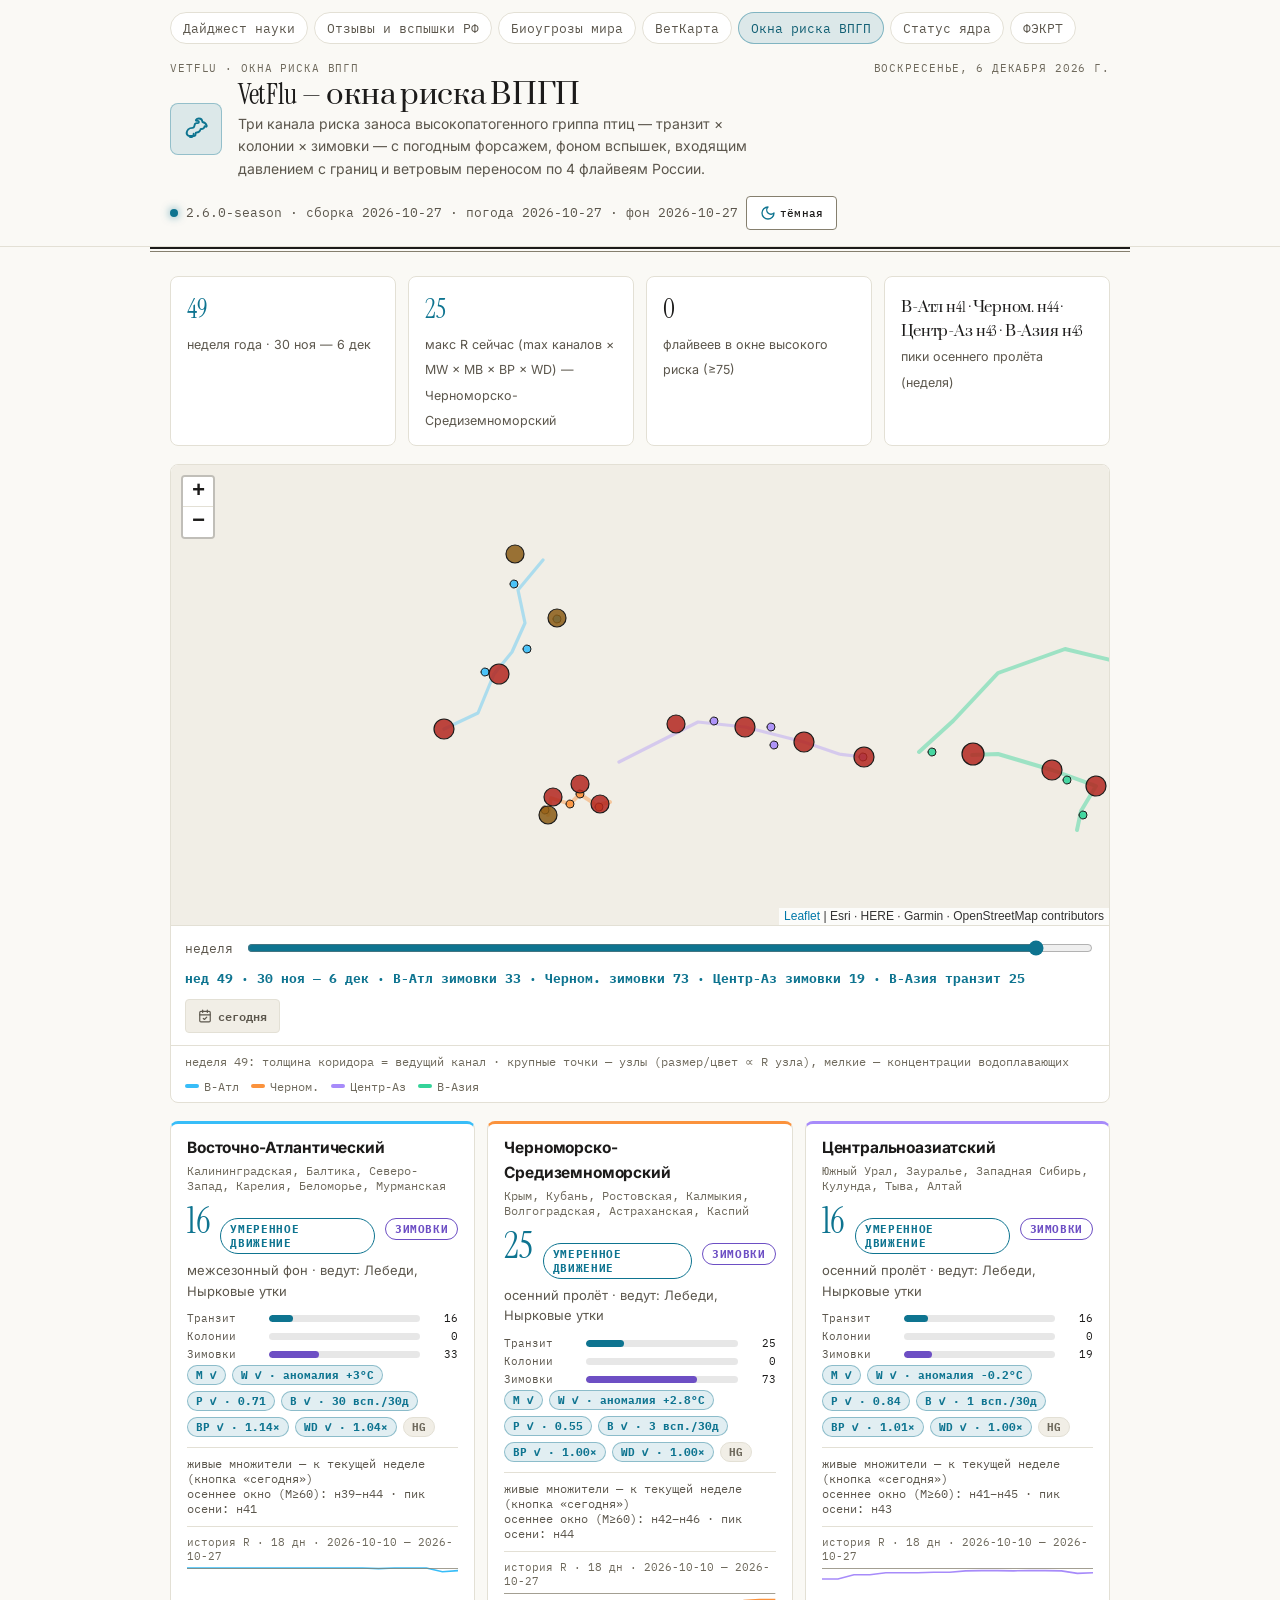
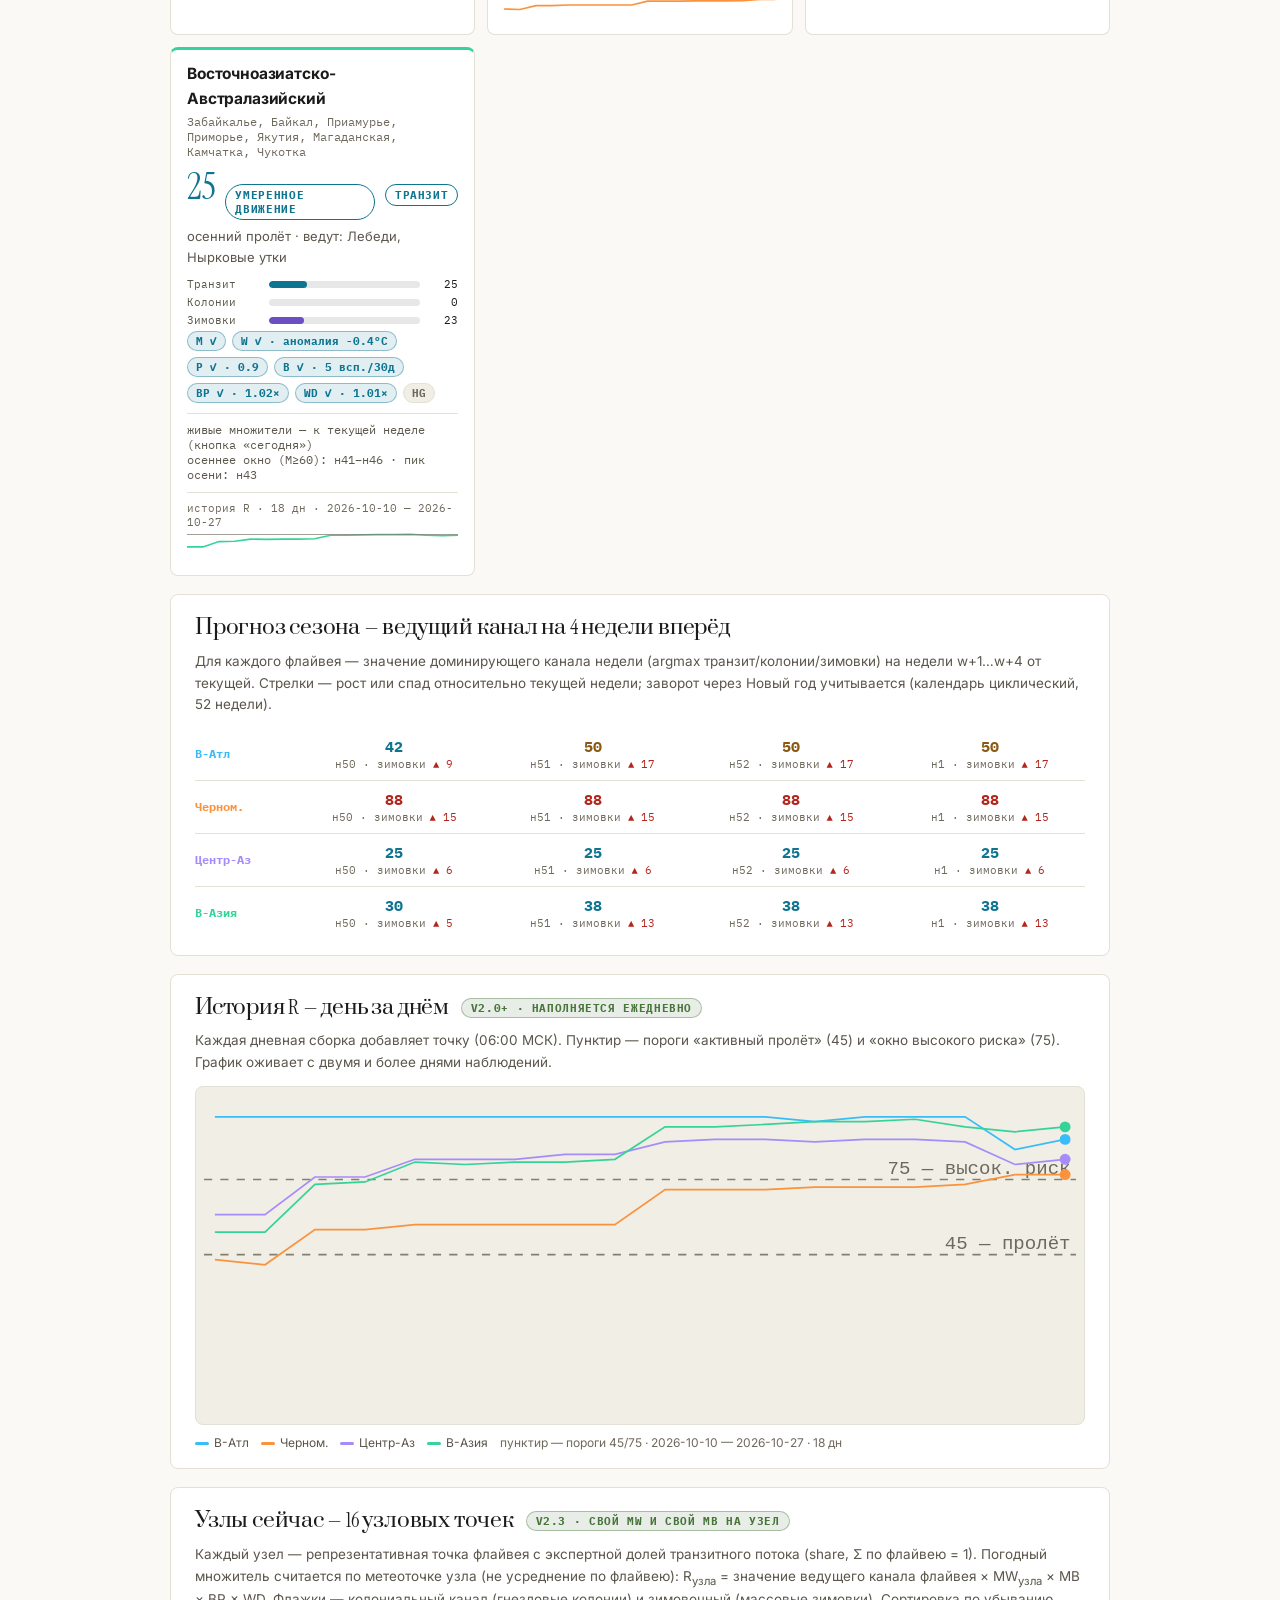
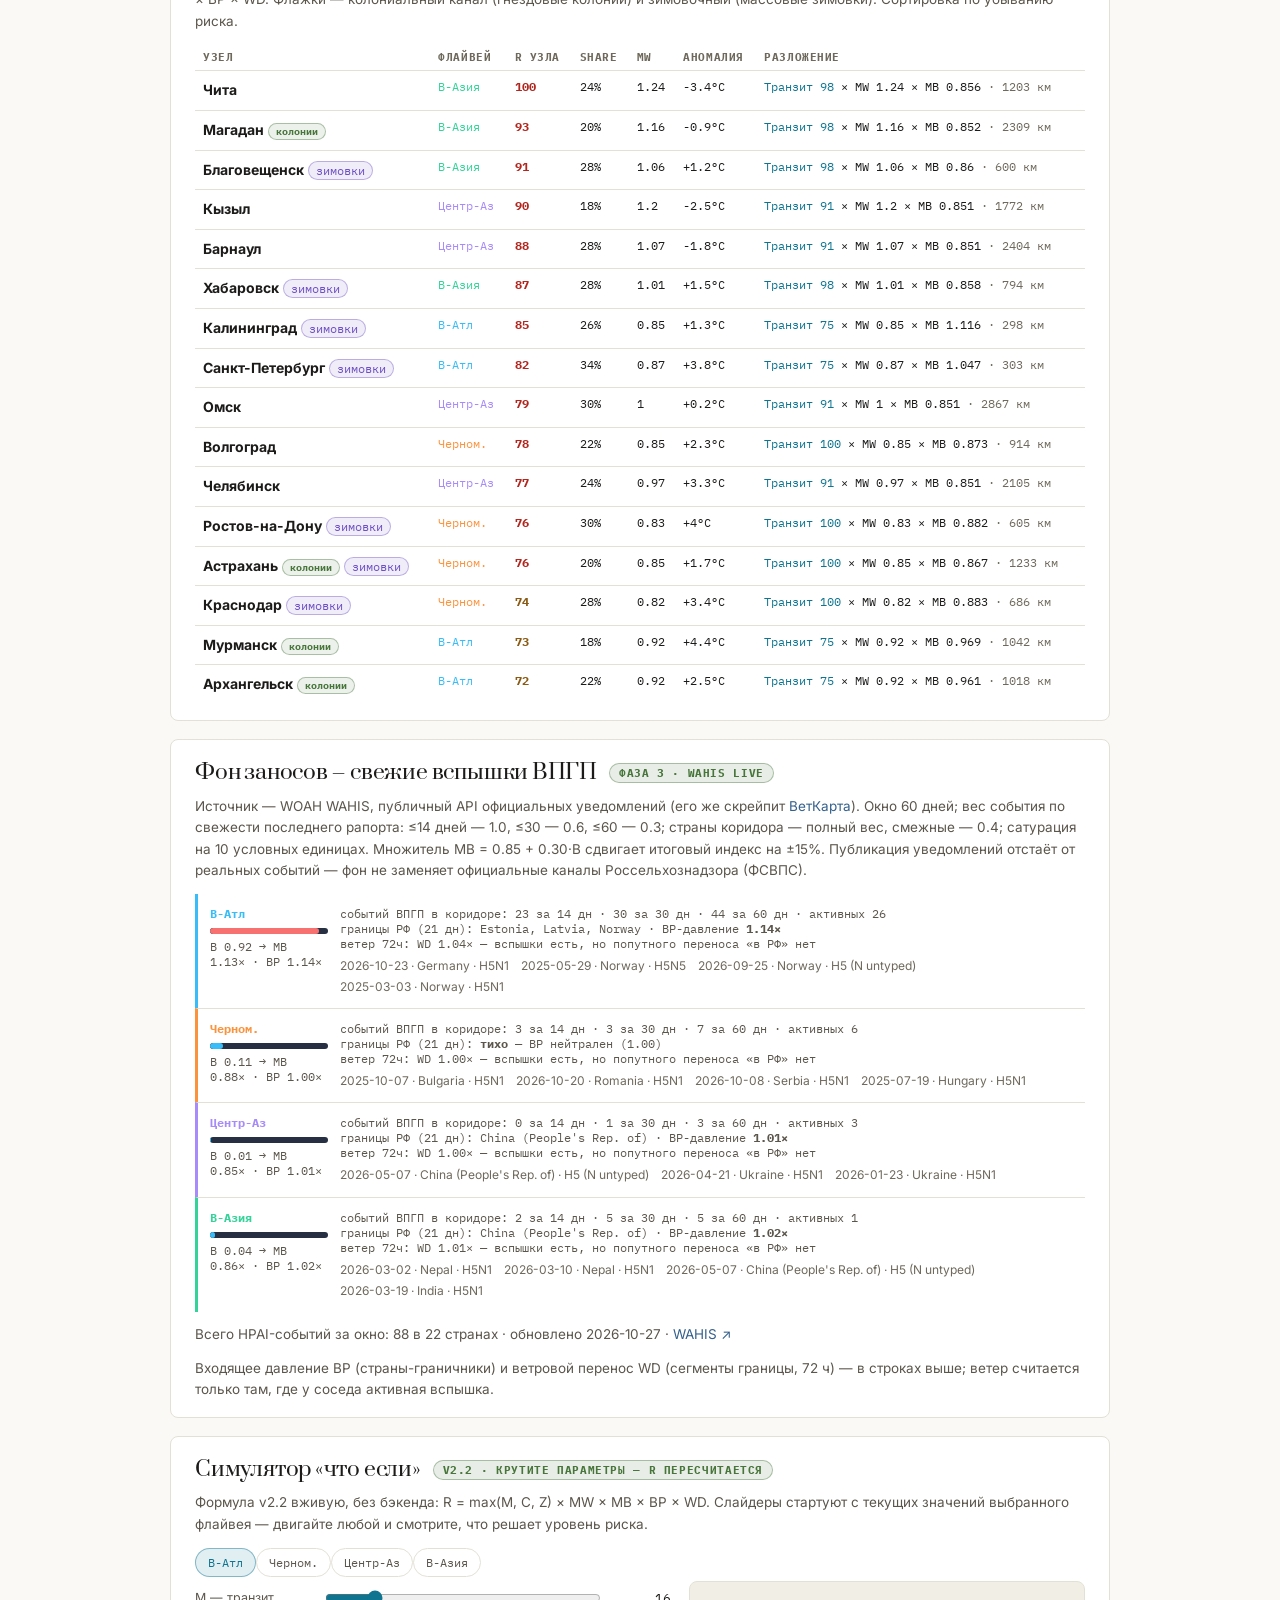
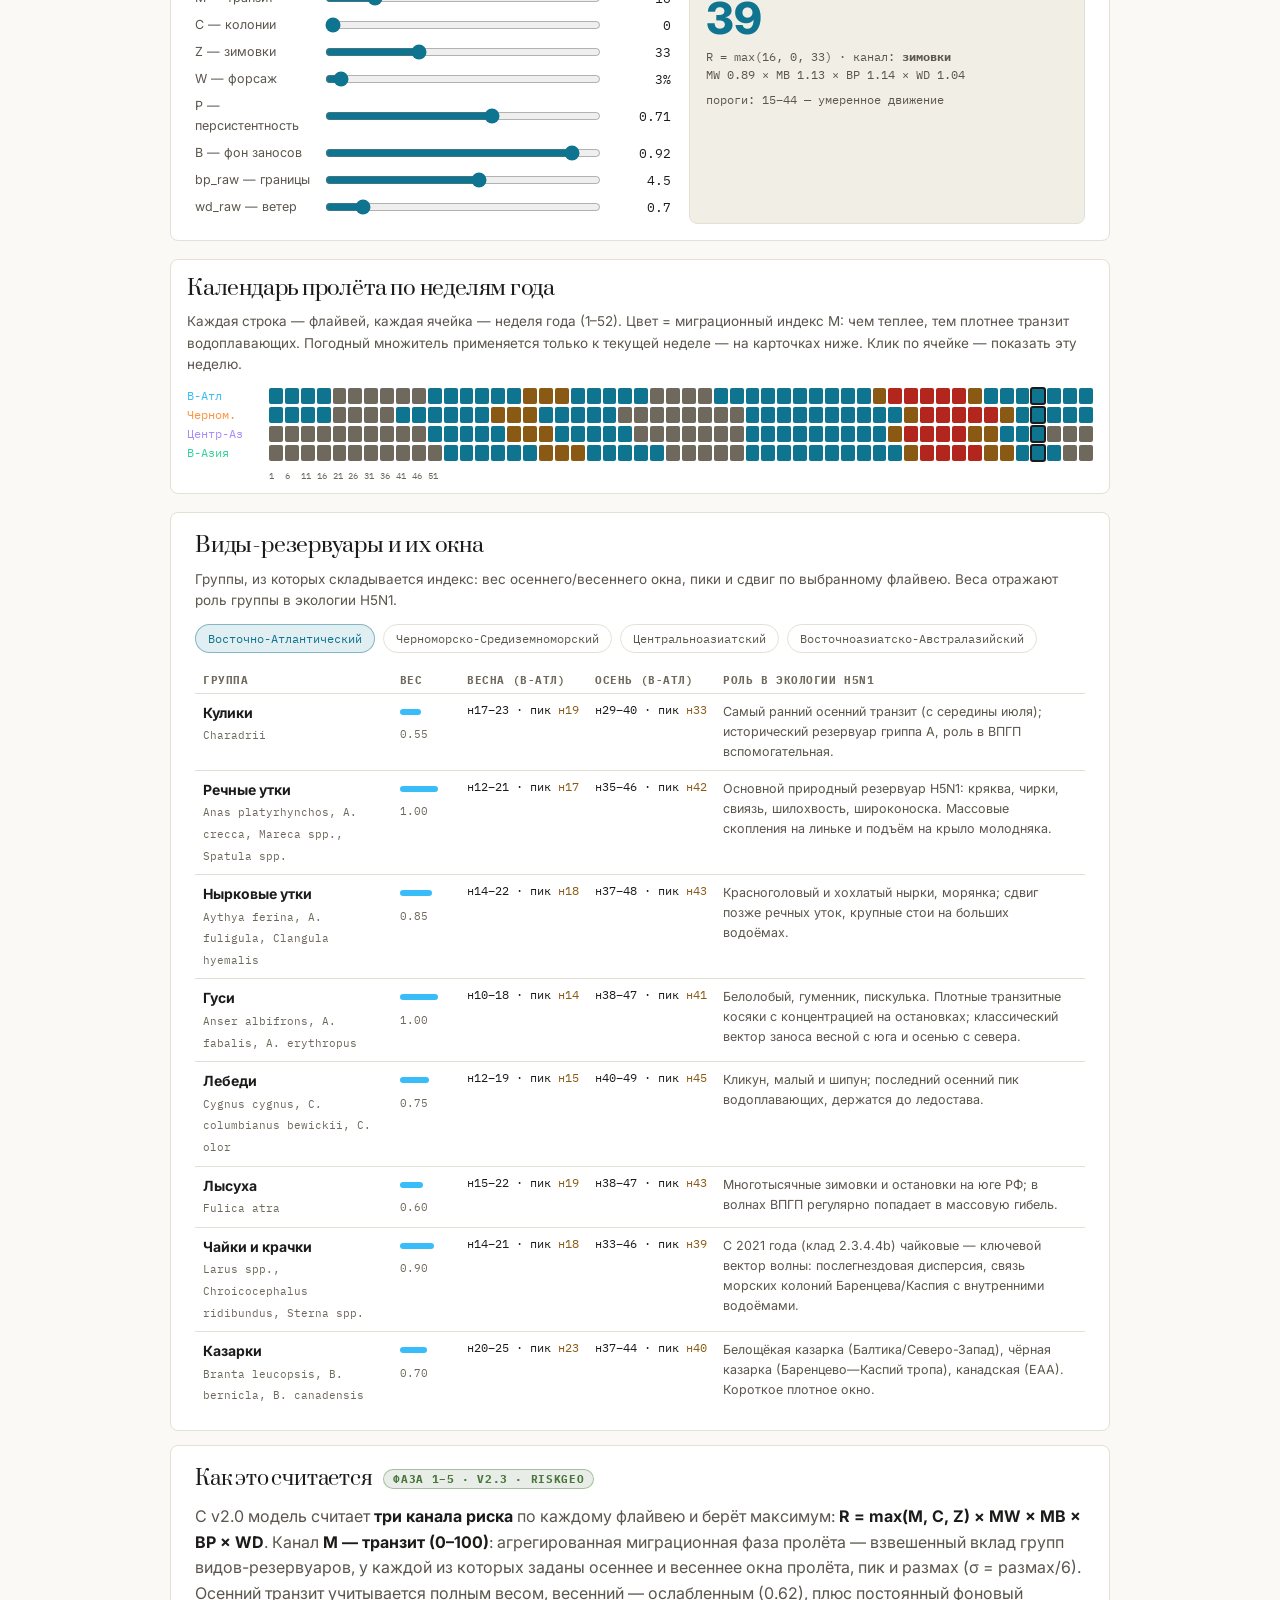
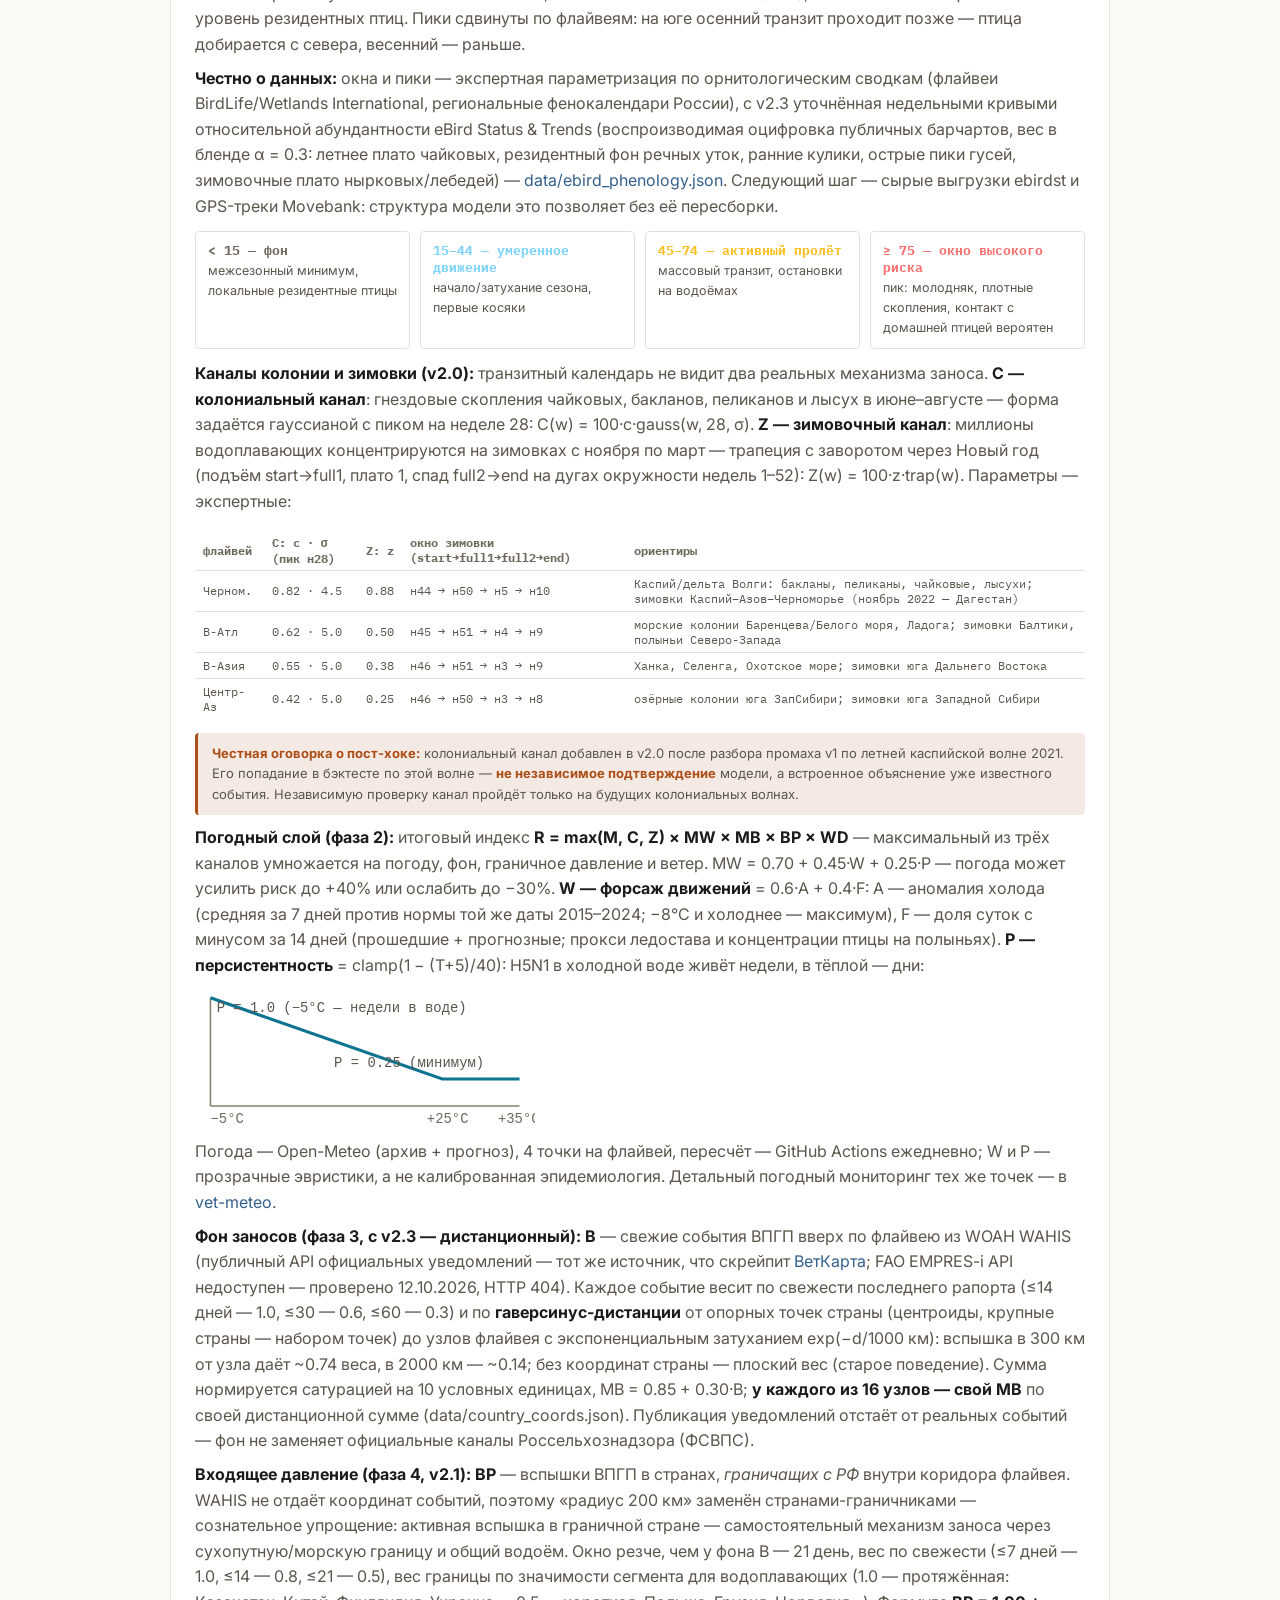
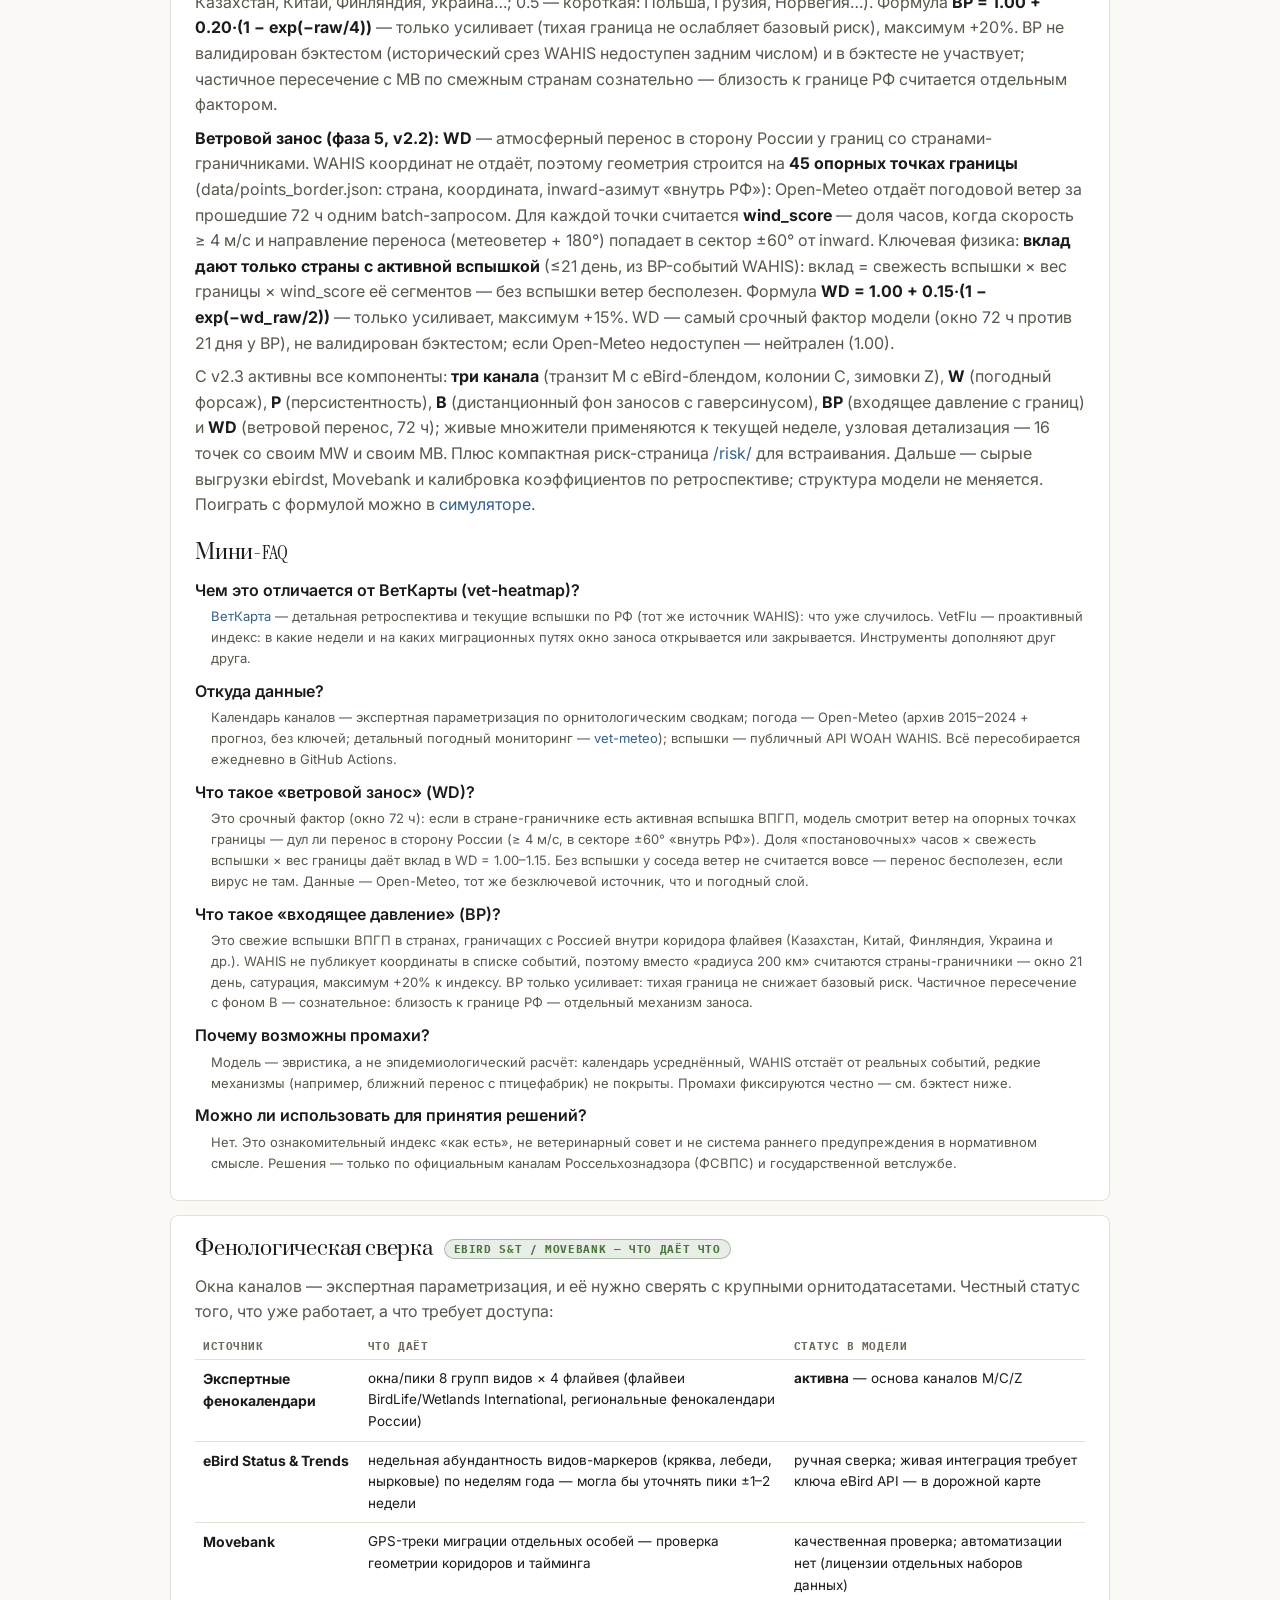
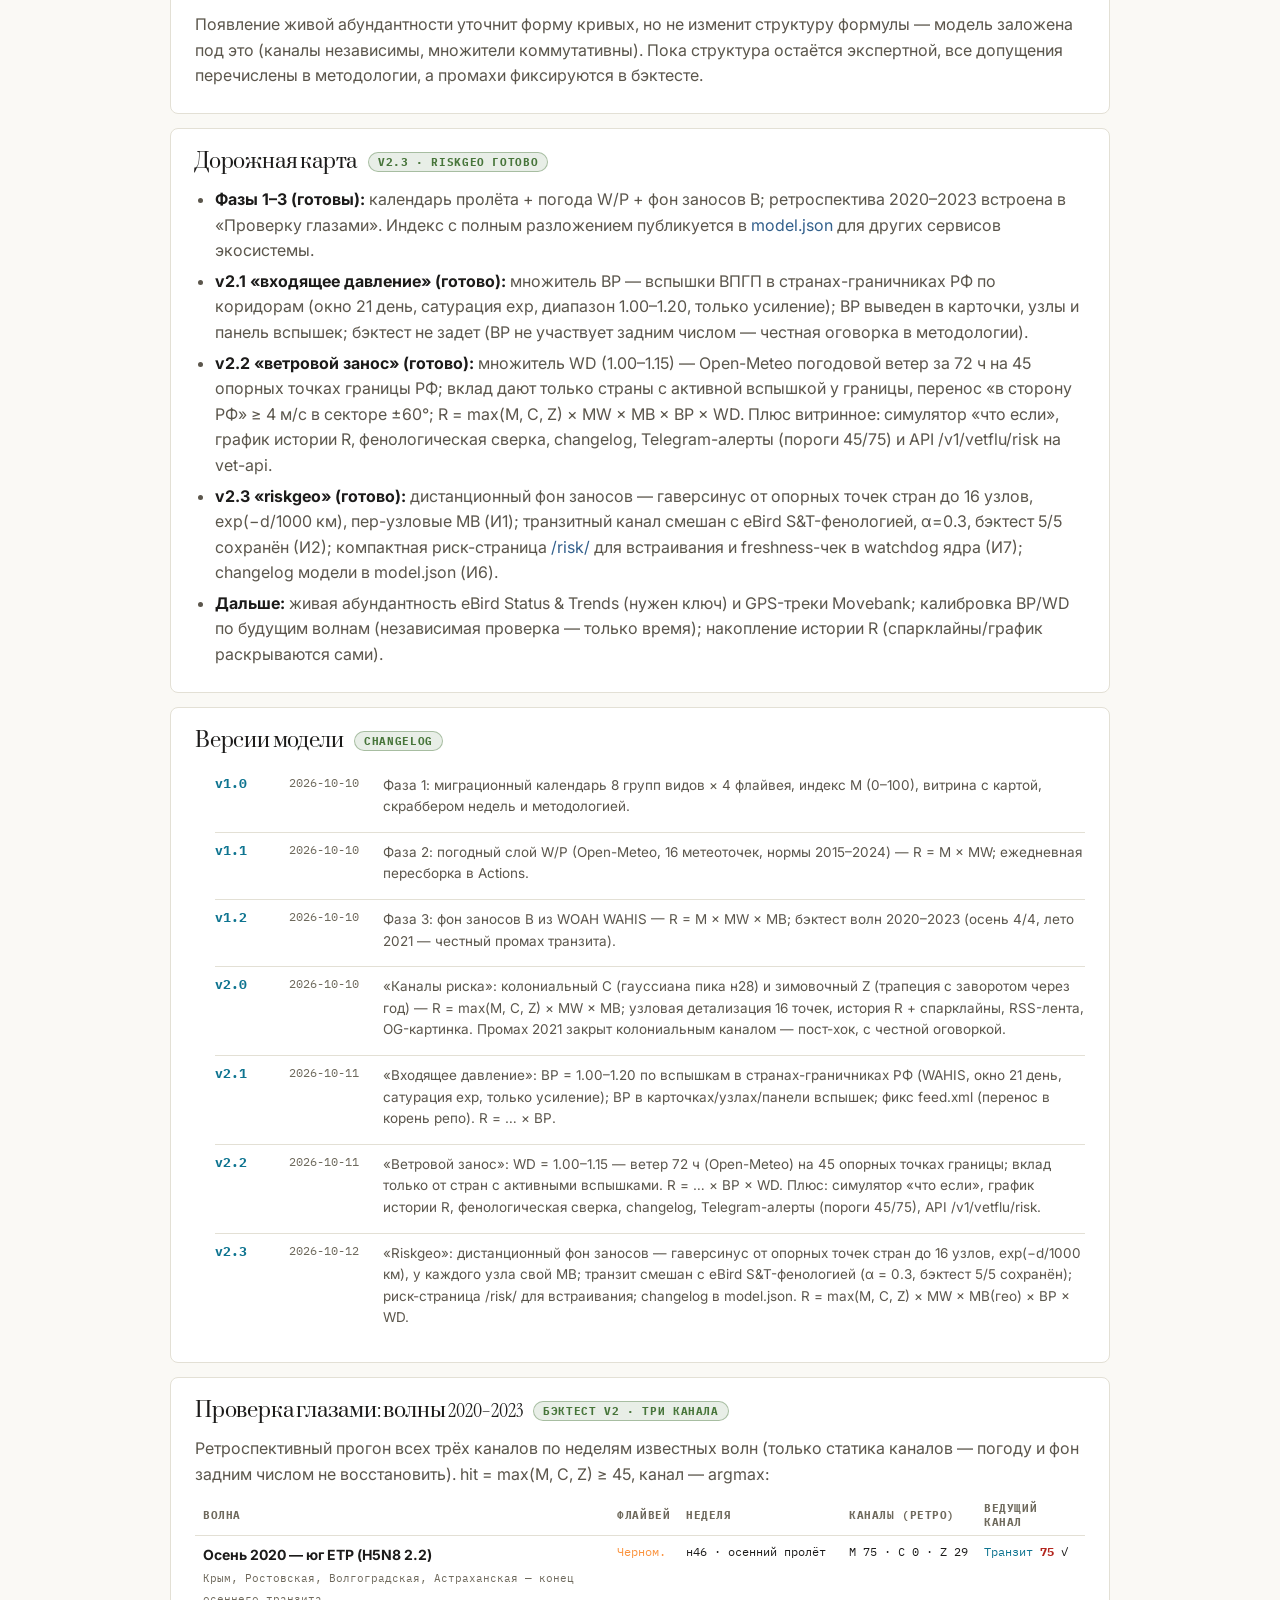
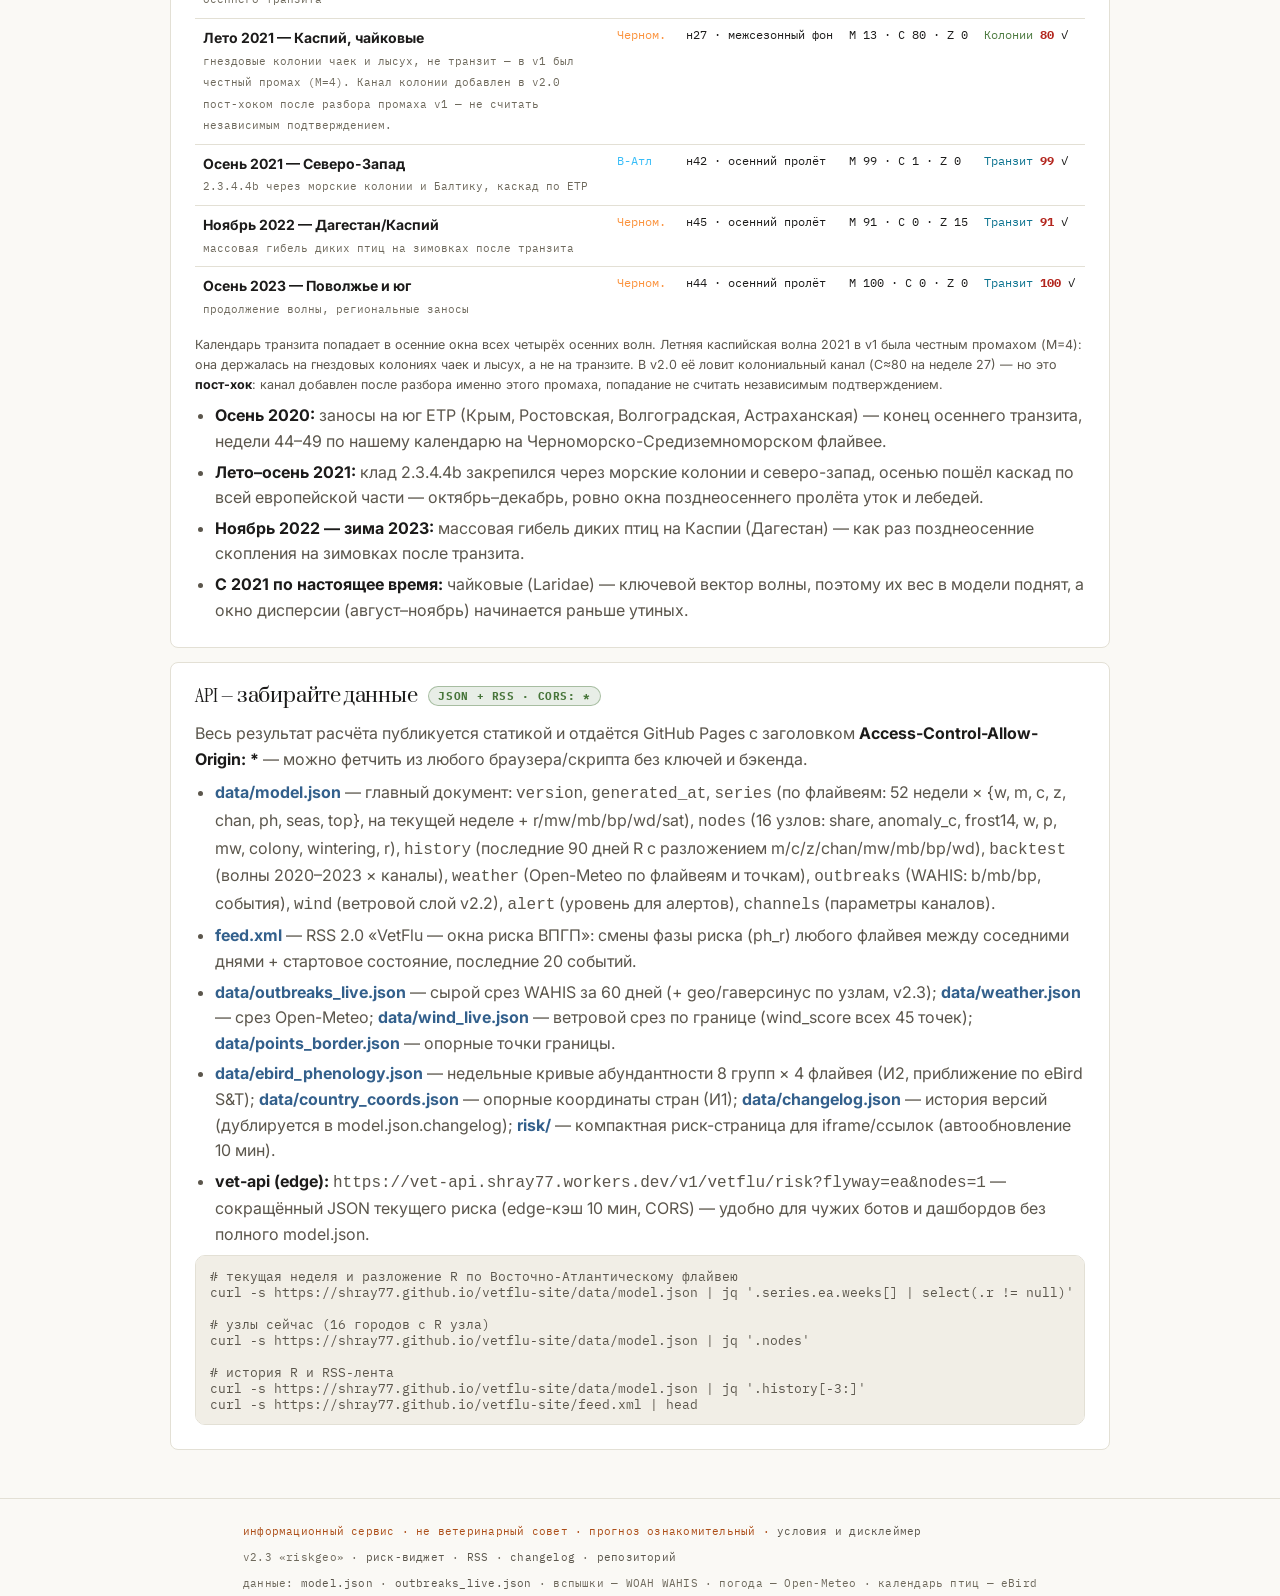
==== index.html @ 37aa1d6c "Task 183: фиксы аудита — XSS: esc с кавычками + экранирование стран WAHIS в title-тултипах BP/WD; гв" ====
<!doctype html>
<html lang="ru">
<head>
<meta charset="utf-8">
<meta name="viewport" content="width=device-width, initial-scale=1">
<title>VetFlu — окна риска заноса гриппа птиц</title>
<meta name="description" content="Предиктивные окна риска заноса высокопатогенного гриппа птиц (ВПГП) в РФ: три канала риска (транзит, колонии, зимовки) по 4 флайвеям, 8 групп видов-резервуаров, 52-недельный календарь + погодный слой (Open-Meteo) + живой фон вспышек WOAH WAHIS — ежедневный пересчёт индекса R.">
<meta property="og:title" content="VetFlu — окна риска заноса гриппа птиц">
<meta property="og:description" content="Индекс риска заноса ВПГП по 4 флайвеям России: R = max(транзит, колонии, зимовки) × погодный форсаж × фон вспышек × границы × ветер. Календарь пролёта + узловая детализация 16 городов + симулятор «что если» + живые данные (Open-Meteo, WOAH WAHIS) — ежедневный пересчёт.">
<meta property="og:type" content="website">
<meta property="og:url" content="https://shray77.github.io/vetflu-site/">
<meta property="og:image" content="https://shray77.github.io/vetflu-site/og-image.png">
<meta property="og:image:width" content="1200">
<meta property="og:image:height" content="630">
<meta property="og:image:alt" content="VetFlu — окна риска ВПГП: индекс R по 4 флайвеям России">
<meta name="twitter:card" content="summary_large_image">
<meta name="twitter:image" content="https://shray77.github.io/vetflu-site/og-image.png">
<link rel="canonical" href="https://shray77.github.io/vetflu-site/">
<link rel="alternate" type="application/rss+xml" title="VetFlu — окна риска ВПГП" href="./feed.xml">
<link rel="icon" href="data:image/svg+xml,<svg xmlns='http://www.w3.org/2000/svg' viewBox='0 0 100 100'><text y='.9em' font-size='90'>🦆</text></svg>">
<link rel="stylesheet" href="./vendor/leaflet.css">
<link rel="preconnect" href="https://fonts.googleapis.com">
<link rel="preconnect" href="https://fonts.gstatic.com" crossorigin>
<link href="https://fonts.googleapis.com/css2?family=Instrument+Serif:ital@0;1&family=Inter:wght@400;500;600;700&family=IBM+Plex+Mono:wght@400;500;700&display=swap" rel="stylesheet">
<link rel="stylesheet" href="./vet-ds.css">
<script>(function(){try{if(localStorage.getItem("vetds-theme")==="dark")document.documentElement.setAttribute("data-theme","dark")}catch(e){}})()</script>
<style>
  /* Ядро — vet-ds (копия из репо экосистемы). Ниже — только характер VetFlu:
     небесно-голубой акцент + локальные алиасы, чтобы вся существующая
     вёрстка читала токены ДС, а не дублировала значения. */
  :root {
    --ds-accent: #0e7490; --ds-accent-strong: #155e75; --ds-accent-ink: #f0f9ff;
    /* каналы риска (data-viz, но текстовые/баровые — темы требуют своей глубины) */
    --chan-transit: #0e7490; --chan-colonies: #4c7a3f; --chan-wintering: #6d4fc4;
    --bg: var(--ds-bg); --surface: var(--ds-surface); --surface2: var(--ds-surface2); --border: var(--ds-border);
    --text: var(--ds-text); --muted: var(--ds-muted); --faint: var(--ds-faint);
    --accent: var(--ds-accent);
    --red: var(--ds-red); --orange: var(--ds-orange); --amber: var(--ds-amber);
    --green: var(--ds-green); --violet: var(--ds-violet);
    --mono: var(--ds-font-mono);
  }
  [data-theme="dark"] {
    --ds-accent: #38bdf8; --ds-accent-strong: #7dd3fc; --ds-accent-ink: #06121c;
    --chan-transit: #38bdf8; --chan-colonies: #34d399; --chan-wintering: #a78bfa;
  }
  * { box-sizing: border-box; }
  :focus-visible { outline: 2px solid var(--accent); outline-offset: 2px; }
  body { background: var(--bg); color: var(--text); font: 16px/1.6 var(--ds-font-sans); margin: 0; }

  /* v2.2: мастхед-паттерн из ядра ДС — локальные правила только контейнерные */
  .wrap { max-width: 980px; margin: 0 auto; padding: 0 20px; }
  .ds-hub { max-width: 980px; margin: 0 auto; padding: 12px 20px 0; }
  .ds-rule-double { max-width: 980px; margin: 0 auto; }
  .ds-footer--meta .wrap { display: flex; flex-direction: column; gap: var(--ds-space-2); }
  .ds-footer--meta .legal { color: var(--orange); }
  .live { display: flex; align-items: center; gap: 8px; color: var(--muted); font-size: 13px; font-family: var(--mono); }
  .dot { width: 8px; height: 8px; border-radius: 50%; background: var(--faint); flex: none; }
  .dot.ok { background: var(--accent); box-shadow: 0 0 8px color-mix(in srgb, var(--accent) 70%, transparent); }

  .stats { display: grid; grid-template-columns: repeat(auto-fit, minmax(160px, 1fr)); gap: 12px; margin: 24px 0 8px; }
  .stat { background: var(--surface); border: 1px solid var(--border); border-radius: var(--ds-radius); padding: var(--ds-space-3) var(--ds-space-4); }
  .stat b { display: block; font-family: var(--ds-font-display); font-weight: 400; font-size: 26px; letter-spacing: -.01em; }
  .stat span { color: var(--muted); font-size: 12.5px; }

  .map-card { background: var(--surface); border: 1px solid var(--border); border-radius: var(--ds-radius); overflow: hidden; margin: 18px 0 8px; }
  #map { height: 460px; width: 100%; background: var(--ds-surface2); }
  .map-note { font: 11.5px var(--mono); color: var(--faint); padding: 8px 14px; border-top: 1px solid var(--border); display: flex; justify-content: space-between; gap: 10px; flex-wrap: wrap; }
  .map-note .legend { display: flex; gap: 12px; flex-wrap: wrap; }
  .map-note .legend i { display: inline-block; width: 14px; height: 4px; border-radius: 2px; margin-right: 5px; vertical-align: 3px; }
  [data-theme="dark"] .leaflet-tile-pane { filter: brightness(.6) contrast(1.15) saturate(.6); }
  .leaflet-bar a { background: var(--surface); color: var(--text); border-bottom: 1px solid var(--border); }
  .leaflet-bar a:hover { background: var(--surface2); color: var(--accent); }
  .leaflet-bar a:first-child { border-radius: var(--ds-radius-s) var(--ds-radius-s) 0 0; }
  .leaflet-bar a:last-child { border-radius: 0 0 var(--ds-radius-s) var(--ds-radius-s); }
  .leaflet-popup-content-wrapper { background: var(--ds-surface); color: var(--ds-text); border-radius: var(--ds-radius); border: 1px solid color-mix(in srgb, var(--ds-muted) 40%, transparent); }
  .leaflet-popup-tip { background: var(--ds-surface); }
  .leaflet-popup-content { margin: 12px 16px; font: 13px/1.5 var(--ds-font-sans); }
  /* Leaflet 1.8+ вшивает флаг Украины в дефолтный префикс атрибуции
     (svg.leaflet-attribution-flag). Префикс заменён чистой ссылкой в initMap();
     это правило — страховка, как в vet-meteo (GisMap.tsx + globals.css). */
  .leaflet-attribution-flag { display: none !important; }

  .scrubber { display: flex; align-items: center; gap: 12px; padding: 12px 14px; border-top: 1px solid var(--border); flex-wrap: wrap; }
  .scrubber label { font: 12.5px var(--mono); color: var(--muted); white-space: nowrap; }
  .scrubber input[type=range] { flex: 1 1 220px; accent-color: var(--accent); }
  .scrubber .wk { font: 700 13px var(--mono); color: var(--accent); min-width: 210px; }
  .btn-mini { background: var(--surface2); border: 1px solid var(--border); color: var(--muted); font: 600 12px var(--mono); border-radius: var(--ds-radius-s); padding: 6px 12px; min-height: 30px; display: inline-flex; align-items: center; gap: 6px; cursor: pointer; transition: color .15s, border-color .15s; }
  .btn-mini:hover { color: var(--accent); border-color: color-mix(in srgb, var(--accent) 45%, transparent); }
  @media (pointer: coarse) { .btn-mini { min-height: 38px; } }

  .flyways { display: grid; grid-template-columns: repeat(auto-fit, minmax(230px, 1fr)); gap: 12px; margin: 18px 0 8px; }
  .fw { background: var(--surface); border: 1px solid var(--border); border-top: 3px solid var(--faint); border-radius: var(--ds-radius); padding: var(--ds-space-3) var(--ds-space-4); }
  .fw h3 { margin: 0 0 2px; font-size: 15.5px; letter-spacing: -.01em; }
  .fw .reg { color: var(--faint); font: 11.5px var(--mono); margin-bottom: 10px; }
  .fw .mrow { display: flex; align-items: baseline; gap: 10px; margin-bottom: 6px; }
  .fw .m { font-family: var(--ds-font-display); font-weight: 400; font-size: 36px; letter-spacing: -.01em; line-height: 1; }
  .fw .ph { font: 700 11px var(--mono); text-transform: uppercase; letter-spacing: .06em; padding: 3px 9px; border-radius: 999px; border: 1px solid var(--border); }
  .fw .seas { color: var(--muted); font-size: 13px; margin-bottom: 8px; }
  .fw .top { color: var(--faint); font-size: 12.5px; margin-bottom: 10px; }
  .fw .factors { display: flex; gap: 6px; flex-wrap: wrap; }
  .fw .factor { font: 700 10.5px var(--mono); padding: 2px 8px; border-radius: 999px; border: 1px solid var(--border); color: var(--faint); background: var(--surface2); }
  .fw .factor.on { color: var(--accent); border-color: color-mix(in srgb, var(--accent) 40%, transparent); background: color-mix(in srgb, var(--accent) 12%, transparent); }
  .fw .win { margin-top: 10px; padding-top: 8px; border-top: 1px solid var(--border); font: 11.5px var(--mono); color: var(--muted); }

  /* v2.0: канал-бейдж + мини-бары трёх каналов + спарклайн истории */
  .chan-badge { font: 700 10.5px var(--mono); text-transform: uppercase; letter-spacing: .06em; padding: 3px 9px; border-radius: 999px; border: 1px solid var(--border); }
  .chbars { display: grid; gap: 4px; margin: 10px 0 4px; }
  .chbars .cb { display: grid; grid-template-columns: 74px 1fr 30px; gap: 8px; align-items: center; font: 11px var(--mono); color: var(--muted); }
  .chbars .cbt { height: 7px; border-radius: 4px; background: color-mix(in srgb, var(--text) 10%, transparent); overflow: hidden; }
  .chbars .cbt i { display: block; height: 100%; border-radius: 4px; }
  .chbars .cbv { text-align: right; color: var(--text); }
  .spark { margin-top: 10px; padding-top: 8px; border-top: 1px solid var(--border); }
  .spark .cap { font: 10.5px var(--mono); color: var(--faint); margin-bottom: 4px; }
  .spark svg { display: block; width: 100%; height: 30px; }

  /* v2.0: прогноз сезона */
  .fc-row { display: grid; grid-template-columns: 96px repeat(4, 1fr); gap: 8px; align-items: center; padding: 9px 0; border-top: 1px solid var(--border); font: 12px var(--mono); }
  .fc-row:first-child { border-top: none; }
  .fc-cell { text-align: center; }
  .fc-cell b { display: block; font-size: 15px; }
  .fc-cell .d { color: var(--faint); font-size: 10.5px; }
  .fc-cell .up { color: var(--red); } .fc-cell .down { color: var(--accent); } .fc-cell .flat { color: var(--faint); }
  @media (max-width: 640px) { .fc-row { grid-template-columns: 64px repeat(4, 1fr); } }

  /* v2.0: узлы сейчас */
  .nd-chip { display: inline-block; font: 700 9.5px var(--mono); padding: 1px 7px; border-radius: 999px; border: 1px solid var(--border); margin-left: 4px; }
  .nd-chip.col { color: var(--green); border-color: color-mix(in srgb, var(--green) 40%, transparent); background: color-mix(in srgb, var(--green) 10%, transparent); }
  .nd-chip.win { color: var(--violet); border-color: color-mix(in srgb, var(--violet) 40%, transparent); background: color-mix(in srgb, var(--violet) 10%, transparent); }

  /* v2.0: мини-FAQ методологии */
  .faq { margin: 10px 0; }
  .faq dt { color: var(--text); font-weight: 600; margin-top: 10px; }
  .faq dd { margin: 3px 0 0; color: var(--muted); font-size: 13px; padding-left: 16px; }
  .chan-tbl { width: 100%; border-collapse: collapse; font: 12px var(--mono); margin: 8px 0 4px; }
  .chan-tbl th { text-align: left; color: var(--faint); padding: 4px 8px; border-bottom: 1px solid var(--border); font-weight: 700; }
  .chan-tbl td { padding: 5px 8px; border-bottom: 1px solid var(--border); color: var(--muted); }
  .chan-tbl tr:last-child td { border-bottom: none; }
  .posthoc { border-left: 3px solid var(--orange); background: color-mix(in srgb, var(--orange) 12%, transparent); border-radius: var(--ds-radius-s); padding: 10px 14px; font-size: 13px; color: var(--muted); margin: 10px 0; }
  .posthoc b { color: var(--orange); }

  .strip-card { background: var(--surface); border: 1px solid var(--border); border-radius: var(--ds-radius); padding: var(--ds-space-3) var(--ds-space-4); margin: 18px 0 8px; }
  .strip-card h2, section > h2, .panel h2 { font-family: var(--ds-font-display); font-weight: 400; font-size: 21px; margin: 0 0 6px; letter-spacing: -.01em; }
  .sub { color: var(--muted); font-size: 13.5px; margin: 0 0 12px; }
  .ob-row { display: grid; grid-template-columns: 118px 1fr; gap: 12px; padding: 12px 0 12px 12px; border-top: 1px solid var(--border); align-items: start; }
  .ob-row > div { min-width: 0; }
  .ob-row:first-child { border-top: none; }
  .ob-nm { font: 700 12px var(--mono); }
  .ob-bar { height: 6px; border-radius: 3px; background: #263042; overflow: hidden; margin: 7px 0 5px; }
  .ob-bar i { display: block; height: 100%; border-radius: 3px; }
  .ob-meta { font: 12px var(--mono); color: var(--muted); }
  .ob-ev { color: var(--faint); font-size: 12px; margin-top: 5px; display: flex; flex-wrap: wrap; gap: 2px 12px; }
  /* события — отдельные чипы дат: переносятся по одному (flex-wrap), а не неразрывной цепочкой inline-block;
     max-width+ellipsis — страховка от сверхдлинных названий стран (внешние данные WAHIS) */
  .ob-ev span { white-space: nowrap; max-width: 100%; overflow: hidden; text-overflow: ellipsis; }
  @media (max-width: 640px) { .ob-row { grid-template-columns: 1fr; } }
  .strip { display: grid; gap: 3px; }
  .strip .row { display: grid; grid-template-columns: 74px 1fr; gap: 8px; align-items: center; }
  .strip .row .nm { font: 11.5px var(--mono); color: var(--muted); white-space: nowrap; overflow: hidden; text-overflow: ellipsis; }
  .strip .cells { display: grid; grid-template-columns: repeat(52, 1fr); gap: 2px; }
  .strip .cell { height: 16px; border-radius: 2px; cursor: pointer; background: #263042; }
  .strip .cell.cur { outline: 2px solid var(--text); outline-offset: -1px; z-index: 1; }
  .strip .wkbar { display: grid; grid-template-columns: 74px 1fr; gap: 8px; margin-top: 6px; }
  .strip .wkcells { display: grid; grid-template-columns: repeat(52, 1fr); gap: 2px; font: 9px var(--mono); color: var(--faint); }
  .strip .wkcells span { text-align: left; }

  .panel { background: var(--surface); border: 1px solid var(--border); border-radius: var(--ds-radius); padding: var(--ds-space-4) var(--ds-space-5); margin: 18px 0 8px; }
  .chips { display: flex; gap: 8px; flex-wrap: wrap; margin: 8px 0 14px; }
  .chip-btn { background: var(--surface); border: 1px solid var(--border); color: var(--muted); font: 12px var(--mono); border-radius: 999px; padding: 6px 12px; cursor: pointer; transition: .15s; }
  .chip-btn:hover { color: var(--text); }
  .chip-btn.active { color: var(--accent); border-color: color-mix(in srgb, var(--accent) 45%, transparent); background: color-mix(in srgb, var(--accent) 12%, transparent); }
  table.spec { width: 100%; border-collapse: collapse; font-size: 13.5px; }
  table.spec th { text-align: left; color: var(--faint); font: 700 11px var(--mono); text-transform: uppercase; letter-spacing: .05em; padding: 6px 8px; border-bottom: 1px solid var(--border); }
  table.spec td { padding: 8px; border-bottom: 1px solid var(--border); vertical-align: top; }
  table.spec tr:last-child td { border-bottom: none; }
  table.spec .nm b { font-size: 14px; }
  table.spec .lat { color: var(--faint); font: 11px var(--mono); }
  table.spec .win { font: 12px var(--mono); white-space: nowrap; }
  table.spec .win em { font-style: normal; color: var(--accent); }
  table.spec .pk { color: var(--amber); }
  table.spec .wbar { display: inline-block; height: 6px; border-radius: 3px; vertical-align: 2px; margin-right: 6px; }
  table.spec .note { color: var(--muted); font-size: 12.5px; }

  article.doc { background: var(--surface); border: 1px solid var(--border); border-radius: var(--ds-radius); padding: var(--ds-space-4) var(--ds-space-5); margin: 14px 0; }
  article.doc h2 { font-family: var(--ds-font-display); font-weight: 400; font-size: 20px; margin: 0 0 10px; letter-spacing: -.01em; }
  article.doc p { margin: 8px 0; color: var(--muted); }
  article.doc p b, article.doc li b { color: var(--text); }
  article.doc ul { margin: 8px 0; padding-left: 20px; color: var(--muted); }
  article.doc code { overflow-wrap: anywhere; } /* длинные URL не должны раздувать мобильный документ */
  article.doc li { margin: 5px 0; }
  .phase-badge { display: inline-block; font: 700 10.5px var(--mono); letter-spacing: .06em; text-transform: uppercase; padding: 2px 9px; border-radius: 999px; margin-left: 8px; vertical-align: 2px; }
  .phase-badge.p1 { color: var(--green); background: color-mix(in srgb, var(--green) 12%, transparent); border: 1px solid color-mix(in srgb, var(--green) 40%, transparent); }
  .phase-badge.p2 { color: var(--amber); background: color-mix(in srgb, var(--amber) 12%, transparent); border: 1px dashed color-mix(in srgb, var(--amber) 50%, transparent); }
  .phase-badge.p3 { color: var(--faint); background: var(--surface2); border: 1px dashed var(--border); }
  .thresholds { display: grid; grid-template-columns: repeat(auto-fit, minmax(190px, 1fr)); gap: 10px; margin: 12px 0; }
  .thr { border: 1px solid var(--border); border-radius: var(--ds-radius-s); padding: 10px 12px; font-size: 12.5px; color: var(--muted); }
  .thr b { display: block; font: 700 13px var(--mono); margin-bottom: 2px; }
  a { color: var(--ds-blue); text-decoration: none; }
  a:hover { text-decoration: underline; }

  footer { border-top: 1px solid var(--border); margin-top: var(--ds-space-7); padding: var(--ds-space-5) 0 var(--ds-space-4); }
  .foot { display: flex; gap: 18px; flex-wrap: wrap; font-size: 13px; color: var(--faint); }
  .foot a { color: var(--muted); text-decoration: none; }
  .foot a:hover { color: var(--accent); }
  .foot .legal { color: var(--orange); }

  @media (max-width: 640px) {
    .strip .row { grid-template-columns: 52px 1fr; }
    .strip .wkbar { grid-template-columns: 52px 1fr; }
    .fw .m { font-size: 28px; }
  }

  /* v2.2: симулятор «что если» */
  .sim-grid { display: grid; grid-template-columns: 1.2fr 1fr; gap: 18px; }
  @media (max-width: 760px) { .sim-grid { grid-template-columns: 1fr; } }
  .sim-row { display: grid; grid-template-columns: 118px 1fr 62px; align-items: center; gap: 10px; margin: 7px 0; }
  .sim-row label { font-size: 12.5px; color: var(--muted); }
  .sim-row output { font: 12.5px var(--mono); color: var(--text); text-align: right; }
  .sim-row input[type=range] { width: 100%; accent-color: var(--accent); }
  .sim-out { border: 1px solid var(--border); border-radius: var(--ds-radius); padding: 14px 16px; background: var(--surface2); }
  .sim-out .big { font-size: 44px; font-weight: 800; line-height: 1; }
  .sim-out .decomp { font: 12px var(--mono); color: var(--muted); margin-top: 8px; line-height: 1.55; }
  .sim-chips { margin: 10px 0 4px; }
  /* v2.2: график истории */
  #hist-chart svg { width: 100%; height: auto; display: block; background: var(--surface2); border: 1px solid var(--border); border-radius: var(--ds-radius); padding: 8px; box-sizing: border-box; }
  .hist-legend { display: flex; flex-wrap: wrap; gap: 12px; font-size: 12px; color: var(--muted); margin-top: 8px; }
  .hist-legend i { display: inline-block; width: 14px; height: 3px; border-radius: 2px; vertical-align: middle; margin-right: 5px; }
  .hist-legend .dim { color: var(--faint); }
  /* v2.2: changelog */
  .cl-list { list-style: none; padding: 0; margin: 8px 0 0; }
  .cl-list li { display: grid; grid-template-columns: 64px 84px 1fr; gap: 10px; padding: 9px 0; border-top: 1px solid var(--border); font-size: 13.5px; }
  .cl-list li:first-child { border-top: none; }
  .cl-v { font: 12.5px var(--mono); color: var(--accent); font-weight: 700; }
  .cl-d { font: 12px var(--mono); color: var(--faint); }
  @media (max-width: 560px) { .cl-list li { grid-template-columns: 56px 1fr; } .cl-d { display: none; } }
</style>
<style>/* vet-ds v2.1: тоггл темы с подписью — виден среди метаданных */
  .theme-pill { min-height: 34px; padding: 0 13px; font: 500 12px var(--ds-font-mono); }
  .theme-pill svg { color: var(--ds-accent); }
</style>
</head>
<body>
<nav class="ds-hub">
  <a href="https://shray77.github.io/vetdigest-site/">Дайджест науки</a>
  <a href="https://shray77.github.io/vetrecall-site/">Отзывы и вспышки РФ</a>
  <a href="https://shray77.github.io/biothreat-site/">Биоугрозы мира</a>
  <a href="https://shray77.github.io/vet-heatmap/">ВетКарта</a>
  <a href="https://shray77.github.io/vetflu-site/" class="on" aria-current="page">Окна риска ВПГП</a>
  <a href="https://shray77.github.io/rss-core-site/">Статус ядра</a>
  <a href="https://shray77.github.io/vetfecrt-site/">ФЭКРТ</a>
</nav>

<header class="ds-masthead">
  <div class="wrap">
    <div class="ds-masthead-meta"><span>vetflu · окна риска ВПГП</span><span class="m-date">…</span></div>
  </div>
  <div class="wrap ds-masthead__row">
    <div class="ds-masthead__brand">
      <div class="ds-masthead__logo"><svg viewBox="0 0 24 24" width="28" height="28" fill="none" stroke="currentColor" stroke-width="1.6" stroke-linecap="round" stroke-linejoin="round" aria-hidden="true"><path d="M4 16c0-3 2-5 5-5 1 0 1.6-1.2 1.8-2.4.1-.9.9-1.6 1.8-1.6h.9c.6 0 1-.5 1-1 0-.6-.4-1-1-1h-1c-.5 0-.8-.5-.5-.9.5-.7 1.4-1.1 2.4-1.1 1.7 0 3 1.3 3.1 3 1.8.4 3.2 1.6 3.7 3.3.1.4-.2.8-.6.7l-1.2-.3c-.3 1.5-1.5 2.3-2.9 2.3-.4 0-.7.2-.8.6-.4 1.4-1.5 2.4-3.1 2.4-.5 0-1 .5-1 1v.5c0 .8-.7 1.5-1.5 1.5H7c-1.7 0-3-1.3-3-3z"/><path d="M7 19c2 0 3-1 3-3"/></svg></div>
      <div>
        <h1 class="ds-masthead__title">VetFlu — окна риска ВПГП</h1>
        <p class="ds-masthead__sub">Три канала риска заноса высокопатогенного гриппа птиц — транзит × колонии × зимовки — с погодным форсажем, фоном вспышек, входящим давлением с границ и ветровым переносом по 4 флайвеям России.</p>
      </div>
    </div>
    <div class="ds-masthead__side">
      <div class="live" id="meta"><span class="dot"></span><span>загрузка…</span></div>
      <button class="ds-btn ds-btn--sm ds-theme-toggle ds-theme-toggle--labeled theme-pill" id="themeToggle" aria-label="Переключить тему" title="Переключить тему">
        <svg class="ds-theme-toggle__sun" viewBox="0 0 24 24" width="16" height="16" fill="none" stroke="currentColor" stroke-width="2" stroke-linecap="round" aria-hidden="true"><circle cx="12" cy="12" r="4"/><path d="M12 2v2m0 16v2M4.9 4.9l1.4 1.4m11.4 11.4 1.4 1.4M2 12h2m16 0h2M4.9 19.1l1.4-1.4m11.4-11.4 1.4-1.4"/></svg>
        <svg class="ds-theme-toggle__moon" viewBox="0 0 24 24" width="16" height="16" fill="none" stroke="currentColor" stroke-width="2" stroke-linecap="round" stroke-linejoin="round" aria-hidden="true"><path d="M12 3a6 6 0 0 0 9 9 9 9 0 1 1-9-9Z"/></svg>
      
        <span class="ds-theme-toggle__label" aria-hidden="true"></span>
      </button>
    </div>
  </div>
</header>
<div class="ds-rule-double"></div>

<main class="wrap">
  <section class="stats" id="stats"></section>

  <section class="map-card">
    <div id="map"></div>
    <div class="scrubber">
      <label for="week">неделя</label>
      <input id="week" type="range" min="1" max="52" step="1" value="1">
      <span class="wk" id="wk-label">—</span>
      <button class="btn-mini" id="btn-now" type="button"><svg viewBox="0 0 24 24" width="14" height="14" fill="none" stroke="currentColor" stroke-width="2" stroke-linecap="round" stroke-linejoin="round" aria-hidden="true"><path d="M8 2v4"/><path d="M16 2v4"/><rect width="18" height="18" x="3" y="4" rx="2"/><path d="M3 10h18"/><path d="m9 16 2 2 4-4"/></svg>сегодня</button>
    </div>
    <div class="map-note">
      <span id="map-note">толщина коридора = индекс пролёта M; точки — узлы концентраций водоплавающих</span>
      <span class="legend" id="legend"></span>
    </div>
  </section>

  <section class="flyways" id="flyways"></section>

  <section class="panel" id="forecast-panel">
    <h2>Прогноз сезона — ведущий канал на 4 недели вперёд</h2>
    <p class="sub">Для каждого флайвея — значение доминирующего канала недели (argmax транзит/колонии/зимовки) на недели w+1…w+4 от текущей. Стрелки — рост или спад относительно текущей недели; заворот через Новый год учитывается (календарь циклический, 52 недели).</p>
    <div id="forecast"></div>
  </section>

  <section class="panel" id="hist-panel">
    <h2>История R — день за днём <span class="phase-badge p1">v2.0+ · наполняется ежедневно</span></h2>
    <p class="sub">Каждая дневная сборка добавляет точку (06:00 МСК). Пунктир — пороги «активный пролёт» (45) и «окно высокого риска» (75). График оживает с двумя и более днями наблюдений.</p>
    <div id="hist-chart"></div>
  </section>

  <section class="panel" id="nodes-panel">
    <h2>Узлы сейчас — 16 узловых точек <span class="phase-badge p1">v2.3 · свой MW и свой MB на узел</span></h2>
    <p class="sub">Каждый узел — репрезентативная точка флайвея с экспертной долей транзитного потока (share, Σ по флайвею = 1). Погодный множитель считается по метеоточке узла (не усреднение по флайвею): R<sub>узла</sub> = значение ведущего канала флайвея × MW<sub>узла</sub> × MB × BP × WD. Флажки — колониальный канал (гнездовые колонии) и зимовочный (массовые зимовки). Сортировка по убыванию риска.</p>
    <div style="overflow-x:auto">
      <table class="spec" id="nodes-table"></table>
    </div>
  </section>

  <section class="panel" id="ob-panel">
    <h2>Фон заносов — свежие вспышки ВПГП <span class="phase-badge p1">фаза 3 · WAHIS live</span></h2>
    <p class="sub">Источник — WOAH WAHIS, публичный API официальных уведомлений (его же скрейпит <a href="https://shray77.github.io/vet-heatmap/">ВетКарта</a>). Окно 60 дней; вес события по свежести последнего рапорта: ≤14 дней — 1.0, ≤30 — 0.6, ≤60 — 0.3; страны коридора — полный вес, смежные — 0.4; сатурация на 10 условных единицах. Множитель MB = 0.85 + 0.30·B сдвигает итоговый индекс на ±15%. Публикация уведомлений отстаёт от реальных событий — фон не заменяет официальные каналы Россельхознадзора (ФСВПС).</p>
    <div id="ob-rows"></div>
    <p class="sub" style="margin:12px 0 0">Входящее давление BP (страны-граничники) и ветровой перенос WD (сегменты границы, 72 ч) — в строках выше; ветер считается только там, где у соседа активная вспышка.</p>
  </section>

  <section class="panel" id="sim-panel">
    <h2>Симулятор «что если» <span class="phase-badge p1">v2.2 · крутите параметры — R пересчитается</span></h2>
    <p class="sub">Формула v2.2 вживую, без бэкенда: R = max(M, C, Z) × MW × MB × BP × WD. Слайдеры стартуют с текущих значений выбранного флайвея — двигайте любой и смотрите, что решает уровень риска.</p>
    <div class="sim-chips" id="sim-chips"></div>
    <div class="sim-grid">
      <div>
        <div class="sim-row"><label>M — транзит</label><input id="sim_m" type="range" min="0" max="100" step="1"><output id="sim_m_o"></output></div>
        <div class="sim-row"><label>C — колонии</label><input id="sim_c" type="range" min="0" max="100" step="1"><output id="sim_c_o"></output></div>
        <div class="sim-row"><label>Z — зимовки</label><input id="sim_z" type="range" min="0" max="100" step="1"><output id="sim_z_o"></output></div>
        <div class="sim-row"><label>W — форсаж</label><input id="sim_w" type="range" min="0" max="100" step="1"><output id="sim_w_o"></output></div>
        <div class="sim-row"><label>P — персистентность</label><input id="sim_p" type="range" min="0.25" max="1" step="0.01"><output id="sim_p_o"></output></div>
        <div class="sim-row"><label>B — фон заносов</label><input id="sim_b" type="range" min="0" max="1" step="0.01"><output id="sim_b_o"></output></div>
        <div class="sim-row"><label title="сырой вклад вспышек в странах-граничниках: BP = 1 + 0.20·(1−exp(−raw/4))">bp_raw — границы</label><input id="sim_bpr" type="range" min="0" max="8" step="0.1"><output id="sim_bpr_o"></output></div>
        <div class="sim-row"><label title="вспышки у границы × попутный ветер 72 ч: WD = 1 + 0.15·(1−exp(−raw/2))">wd_raw — ветер</label><input id="sim_wdr" type="range" min="0" max="6" step="0.1"><output id="sim_wdr_o"></output></div>
      </div>
      <div class="sim-out" id="sim-out"></div>
    </div>
  </section>

  <section class="strip-card">
    <h2>Календарь пролёта по неделям года</h2>
    <p class="sub">Каждая строка — флайвей, каждая ячейка — неделя года (1–52). Цвет = миграционный индекс M: чем теплее, тем плотнее транзит водоплавающих. Погодный множитель применяется только к текущей неделе — на карточках ниже. Клик по ячейке — показать эту неделю.</p>
    <div class="strip" id="strip"></div>
  </section>

  <section class="panel">
    <h2>Виды-резервуары и их окна</h2>
    <p class="sub">Группы, из которых складывается индекс: вес осеннего/весеннего окна, пики и сдвиг по выбранному флайвею. Веса отражают роль группы в экологии H5N1.</p>
    <div class="chips" id="fw-chips"></div>
    <div style="overflow-x:auto">
      <table class="spec" id="spec-table"></table>
    </div>
  </section>

  <article class="doc" id="method">
    <h2>Как это считается <span class="phase-badge p1">фаза 1–5 · v2.3 · riskgeo</span></h2>
    <p>С v2.0 модель считает <b>три канала риска</b> по каждому флайвею и берёт максимум: <b>R = max(M, C, Z) × MW × MB × BP × WD</b>. Канал <b>M — транзит (0–100)</b>: агрегированная миграционная фаза пролёта — взвешенный вклад групп видов-резервуаров, у каждой из которых заданы осеннее и весеннее окна пролёта, пик и размах (σ = размах/6). Осенний транзит учитывается полным весом, весенний — ослабленным (0.62), плюс постоянный фоновый уровень резидентных птиц. Пики сдвинуты по флайвеям: на юге осенний транзит проходит позже — птица добирается с севера, весенний — раньше.</p>
    <p><b>Честно о данных:</b> окна и пики — экспертная параметризация по орнитологическим сводкам (флайвеи BirdLife/Wetlands International, региональные фенокалендари России), с v2.3 уточнённая недельными кривыми относительной абундантности eBird Status &amp; Trends (воспроизводимая оцифровка публичных барчартов, вес в бленде α = 0.3: летнее плато чайковых, резидентный фон речных уток, ранние кулики, острые пики гусей, зимовочные плато нырковых/лебедей) — <a href="./data/ebird_phenology.json">data/ebird_phenology.json</a>. Следующий шаг — сырые выгрузки ebirdst и GPS-треки Movebank: структура модели это позволяет без её пересборки.</p>
    <div class="thresholds">
      <div class="thr"><b style="color:var(--ds-faint)">&lt; 15 — фон</b>межсезонный минимум, локальные резидентные птицы</div>
      <div class="thr"><b style="color:#7dd3fc">15–44 — умеренное движение</b>начало/затухание сезона, первые косяки</div>
      <div class="thr"><b style="color:#fbbf24">45–74 — активный пролёт</b>массовый транзит, остановки на водоёмах</div>
      <div class="thr"><b style="color:#f87171">≥ 75 — окно высокого риска</b>пик: молодняк, плотные скопления, контакт с домашней птицей вероятен</div>
    </div>
    <p><b>Каналы колонии и зимовки (v2.0):</b> транзитный календарь не видит два реальных механизма заноса. <b>C — колониальный канал</b>: гнездовые скопления чайковых, бакланов, пеликанов и лысух в июне–августе — форма задаётся гауссианой с пиком на неделе 28: C(w) = 100·c·gauss(w, 28, σ). <b>Z — зимовочный канал</b>: миллионы водоплавающих концентрируются на зимовках с ноября по март — трапеция с заворотом через Новый год (подъём start→full1, плато 1, спад full2→end на дугах окружности недель 1–52): Z(w) = 100·z·trap(w). Параметры — экспертные:</p>
    <div style="overflow-x:auto">
      <table class="chan-tbl">
        <tr><th>флайвей</th><th>C: c · σ (пик н28)</th><th>Z: z</th><th>окно зимовки (start→full1→full2→end)</th><th>ориентиры</th></tr>
        <tr><td>Черном.</td><td>0.82 · 4.5</td><td>0.88</td><td>н44 → н50 → н5 → н10</td><td>Каспий/дельта Волги: бакланы, пеликаны, чайковые, лысухи; зимовки Каспий–Азов–Черноморье (ноябрь 2022 — Дагестан)</td></tr>
        <tr><td>В-Атл</td><td>0.62 · 5.0</td><td>0.50</td><td>н45 → н51 → н4 → н9</td><td>морские колонии Баренцева/Белого моря, Ладога; зимовки Балтики, полыньи Северо-Запада</td></tr>
        <tr><td>В-Азия</td><td>0.55 · 5.0</td><td>0.38</td><td>н46 → н51 → н3 → н9</td><td>Ханка, Селенга, Охотское море; зимовки юга Дальнего Востока</td></tr>
        <tr><td>Центр-Аз</td><td>0.42 · 5.0</td><td>0.25</td><td>н46 → н50 → н3 → н8</td><td>озёрные колонии юга ЗапСибири; зимовки юга Западной Сибири</td></tr>
      </table>
    </div>
    <div class="posthoc"><b>Честная оговорка о пост-хоке:</b> колониальный канал добавлен в v2.0 после разбора промаха v1 по летней каспийской волне 2021. Его попадание в бэктесте по этой волне — <b>не независимое подтверждение</b> модели, а встроенное объяснение уже известного события. Независимую проверку канал пройдёт только на будущих колониальных волнах.</div>
    <p><b>Погодный слой (фаза 2):</b> итоговый индекс <b>R = max(M, C, Z) × MW × MB × BP × WD</b> — максимальный из трёх каналов умножается на погоду, фон, граничное давление и ветер. MW = 0.70 + 0.45·W + 0.25·P — погода может усилить риск до +40% или ослабить до −30%. <b>W — форсаж движений</b> = 0.6·A + 0.4·F: A — аномалия холода (средняя за 7 дней против нормы той же даты 2015–2024; −8°C и холоднее — максимум), F — доля суток с минусом за 14 дней (прошедшие + прогнозные; прокси ледостава и концентрации птицы на полыньях). <b>P — персистентность</b> = clamp(1 − (T+5)/40): H5N1 в холодной воде живёт недели, в тёплой — дни:</p>
    <svg viewBox="0 0 220 92" style="max-width:340px;width:100%;height:auto;display:block;margin:6px 0 10px" role="img" aria-label="Кривая персистентности P(T)">
      <line x1="10" y1="77" x2="210" y2="77" style="stroke:var(--ds-border-strong)" stroke-width="1"/>
      <line x1="10" y1="7" x2="10" y2="77" style="stroke:var(--ds-border-strong)" stroke-width="1"/>
      <path d="M 10,7 L 160,59.5 L 210,59.5" fill="none" style="stroke:var(--accent)" stroke-width="2"/>
      <text x="14" y="16" style="fill:var(--ds-muted)" font-size="9" font-family="monospace">P = 1.0 (−5°C — недели в воде)</text>
      <text x="90" y="52" style="fill:var(--ds-muted)" font-size="9" font-family="monospace">P = 0.25 (минимум)</text>
      <text x="10" y="88" style="fill:var(--ds-faint)" font-size="9" font-family="monospace">−5°C</text>
      <text x="150" y="88" style="fill:var(--ds-faint)" font-size="9" font-family="monospace">+25°C</text>
      <text x="196" y="88" style="fill:var(--ds-faint)" font-size="9" font-family="monospace">+35°C</text>
    </svg>
    <p>Погода — Open-Meteo (архив + прогноз), 4 точки на флайвей, пересчёт — GitHub Actions ежедневно; W и P — прозрачные эвристики, а не калиброванная эпидемиология. Детальный погодный мониторинг тех же точек — в <a href="https://shray77.github.io/vet-meteo/">vet-meteo</a>.</p>
    <p><b>Фон заносов (фаза 3, с v2.3 — дистанционный):</b> <b>B</b> — свежие события ВПГП вверх по флайвею из WOAH WAHIS (публичный API официальных уведомлений — тот же источник, что скрейпит <a href="https://shray77.github.io/vet-heatmap/">ВетКарта</a>; FAO EMPRES-i API недоступен — проверено 12.10.2026, HTTP 404). Каждое событие весит по свежести последнего рапорта (≤14 дней — 1.0, ≤30 — 0.6, ≤60 — 0.3) и по <b>гаверсинус-дистанции</b> от опорных точек страны (центроиды, крупные страны — набором точек) до узлов флайвея с экспоненциальным затуханием exp(−d/1000 км): вспышка в 300 км от узла даёт ~0.74 веса, в 2000 км — ~0.14; без координат страны — плоский вес (старое поведение). Сумма нормируется сатурацией на 10 условных единицах, MB = 0.85 + 0.30·B; <b>у каждого из 16 узлов — свой MB</b> по своей дистанционной сумме (data/country_coords.json). Публикация уведомлений отстаёт от реальных событий — фон не заменяет официальные каналы Россельхознадзора (ФСВПС).</p>
    <p><b>Входящее давление (фаза 4, v2.1):</b> <b>BP</b> — вспышки ВПГП в странах, <i>граничащих с РФ</i> внутри коридора флайвея. WAHIS не отдаёт координат событий, поэтому «радиус 200 км» заменён странами-граничниками — сознательное упрощение: активная вспышка в граничной стране — самостоятельный механизм заноса через сухопутную/морскую границу и общий водоём. Окно резче, чем у фона B — 21 день, вес по свежести (≤7 дней — 1.0, ≤14 — 0.8, ≤21 — 0.5), вес границы по значимости сегмента для водоплавающих (1.0 — протяжённая: Казахстан, Китай, Финляндия, Украина…; 0.5 — короткая: Польша, Грузия, Норвегия…). Формула <b>BP = 1.00 + 0.20·(1 − exp(−raw/4))</b> — только усиливает (тихая граница не ослабляет базовый риск), максимум +20%. BP не валидирован бэктестом (исторический срез WAHIS недоступен задним числом) и в бэктесте не участвует; частичное пересечение с MB по смежным странам сознательно — близость к границе РФ считается отдельным фактором.</p>
    <p><b>Ветровой занос (фаза 5, v2.2):</b> <b>WD</b> — атмосферный перенос в сторону России у границ со странами-граничниками. WAHIS координат не отдаёт, поэтому геометрия строится на <b>45 опорных точках границы</b> (data/points_border.json: страна, координата, inward-азимут «внутрь РФ»): Open-Meteo отдаёт погодовой ветер за прошедшие 72 ч одним batch-запросом. Для каждой точки считается <b>wind_score</b> — доля часов, когда скорость ≥ 4 м/с и направление переноса (метеоветер + 180°) попадает в сектор ±60° от inward. Ключевая физика: <b>вклад дают только страны с активной вспышкой</b> (≤21 день, из BP-событий WAHIS): вклад = свежесть вспышки × вес границы × wind_score её сегментов — без вспышки ветер бесполезен. Формула <b>WD = 1.00 + 0.15·(1 − exp(−wd_raw/2))</b> — только усиливает, максимум +15%. WD — самый срочный фактор модели (окно 72 ч против 21 дня у BP), не валидирован бэктестом; если Open-Meteo недоступен — нейтрален (1.00).</p>
    <p>С v2.3 активны все компоненты: <b>три канала</b> (транзит M с eBird-блендом, колонии C, зимовки Z), <b>W</b> (погодный форсаж), <b>P</b> (персистентность), <b>B</b> (дистанционный фон заносов с гаверсинусом), <b>BP</b> (входящее давление с границ) и <b>WD</b> (ветровой перенос, 72 ч); живые множители применяются к текущей неделе, узловая детализация — 16 точек со своим MW и своим MB. Плюс компактная риск-страница <a href="./risk/">/risk/</a> для встраивания. Дальше — сырые выгрузки ebirdst, Movebank и калибровка коэффициентов по ретроспективе; структура модели не меняется. Поиграть с формулой можно в <a href="#sim-panel">симуляторе</a>.</p>
    <h2 style="margin-top:18px">Мини-FAQ</h2>
    <dl class="faq">
      <dt>Чем это отличается от ВетКарты (vet-heatmap)?</dt>
      <dd><a href="https://shray77.github.io/vet-heatmap/">ВетКарта</a> — детальная ретроспектива и текущие вспышки по РФ (тот же источник WAHIS): что уже случилось. VetFlu — проактивный индекс: в какие недели и на каких миграционных путях окно заноса открывается или закрывается. Инструменты дополняют друг друга.</dd>
      <dt>Откуда данные?</dt>
      <dd>Календарь каналов — экспертная параметризация по орнитологическим сводкам; погода — Open-Meteo (архив 2015–2024 + прогноз, без ключей; детальный погодный мониторинг — <a href="https://shray77.github.io/vet-meteo/">vet-meteo</a>); вспышки — публичный API WOAH WAHIS. Всё пересобирается ежедневно в GitHub Actions.</dd>
      <dt>Что такое «ветровой занос» (WD)?</dt>
      <dd>Это срочный фактор (окно 72 ч): если в стране-граничнике есть активная вспышка ВПГП, модель смотрит ветер на опорных точках границы — дул ли перенос в сторону России (≥ 4 м/с, в секторе ±60° «внутрь РФ»). Доля «постановочных» часов × свежесть вспышки × вес границы даёт вклад в WD = 1.00–1.15. Без вспышки у соседа ветер не считается вовсе — перенос бесполезен, если вирус не там. Данные — Open-Meteo, тот же безключевой источник, что и погодный слой.</dd>
      <dt>Что такое «входящее давление» (BP)?</dt>
      <dd>Это свежие вспышки ВПГП в странах, граничащих с Россией внутри коридора флайвея (Казахстан, Китай, Финляндия, Украина и др.). WAHIS не публикует координаты в списке событий, поэтому вместо «радиуса 200 км» считаются страны-граничники — окно 21 день, сатурация, максимум +20% к индексу. BP только усиливает: тихая граница не снижает базовый риск. Частичное пересечение с фоном B — сознательное: близость к границе РФ — отдельный механизм заноса.</dd>
      <dt>Почему возможны промахи?</dt>
      <dd>Модель — эвристика, а не эпидемиологический расчёт: календарь усреднённый, WAHIS отстаёт от реальных событий, редкие механизмы (например, ближний перенос с птицефабрик) не покрыты. Промахи фиксируются честно — см. бэктест ниже.</dd>
      <dt>Можно ли использовать для принятия решений?</dt>
      <dd>Нет. Это ознакомительный индекс «как есть», не ветеринарный совет и не система раннего предупреждения в нормативном смысле. Решения — только по официальным каналам Россельхознадзора (ФСВПС) и государственной ветслужбе.</dd>
    </dl>
  </article>

  <article class="doc" id="phenology">
    <h2>Фенологическая сверка <span class="phase-badge p1">eBird S&amp;T / Movebank — что даёт что</span></h2>
    <p>Окна каналов — экспертная параметризация, и её нужно сверять с крупными орнитодатасетами. Честный статус того, что уже работает, а что требует доступа:</p>
    <div style="overflow-x:auto">
      <table class="spec">
        <tr><th>источник</th><th>что даёт</th><th>статус в модели</th></tr>
        <tr><td class="nm"><b>Экспертные фенокалендари</b></td><td>окна/пики 8 групп видов × 4 флайвея (флайвеи BirdLife/Wetlands International, региональные фенокалендари России)</td><td><b>активна</b> — основа каналов M/C/Z</td></tr>
        <tr><td class="nm"><b>eBird Status &amp; Trends</b></td><td>недельная абундантность видов-маркеров (кряква, лебеди, нырковые) по неделям года — могла бы уточнять пики ±1–2 недели</td><td>ручная сверка; живая интеграция требует ключа eBird API — в дорожной карте</td></tr>
        <tr><td class="nm"><b>Movebank</b></td><td>GPS-треки миграции отдельных особей — проверка геометрии коридоров и тайминга</td><td>качественная проверка; автоматизации нет (лицензии отдельных наборов данных)</td></tr>
      </table>
    </div>
    <p>Появление живой абундантности уточнит форму кривых, но не изменит структуру формулы — модель заложена под это (каналы независимы, множители коммутативны). Пока структура остаётся экспертной, все допущения перечислены в методологии, а промахи фиксируются в бэктесте.</p>
  </article>

  <article class="doc" id="roadmap">
    <h2>Дорожная карта <span class="phase-badge p1">v2.3 · riskgeo готово</span></h2>
    <ul>
      <li><b>Фазы 1–3 (готовы):</b> календарь пролёта + погода W/P + фон заносов B; ретроспектива 2020–2023 встроена в «Проверку глазами». Индекс с полным разложением публикуется в <a href="./data/model.json">model.json</a> для других сервисов экосистемы.</li>
      <li><b>v2.1 «входящее давление» (готово):</b> множитель BP — вспышки ВПГП в странах-граничниках РФ по коридорам (окно 21 день, сатурация exp, диапазон 1.00–1.20, только усиление); BP выведен в карточки, узлы и панель вспышек; бэктест не задет (BP не участвует задним числом — честная оговорка в методологии).</li>
      <li><b>v2.2 «ветровой занос» (готово):</b> множитель WD (1.00–1.15) — Open-Meteo погодовой ветер за 72 ч на 45 опорных точках границы РФ; вклад дают только страны с активной вспышкой у границы, перенос «в сторону РФ» ≥ 4 м/с в секторе ±60°; R = max(M, C, Z) × MW × MB × BP × WD. Плюс витринное: симулятор «что если», график истории R, фенологическая сверка, changelog, Telegram-алерты (пороги 45/75) и API /v1/vetflu/risk на vet-api.</li>
      <li><b>v2.3 «riskgeo» (готово):</b> дистанционный фон заносов — гаверсинус от опорных точек стран до 16 узлов, exp(−d/1000 км), пер-узловые MB (И1); транзитный канал смешан с eBird S&T-фенологией, α=0.3, бэктест 5/5 сохранён (И2); компактная риск-страница <a href="./risk/">/risk/</a> для встраивания и freshness-чек в watchdog ядра (И7); changelog модели в model.json (И6).</li>
      <li><b>Дальше:</b> живая абундантность eBird Status &amp; Trends (нужен ключ) и GPS-треки Movebank; калибровка BP/WD по будущим волнам (независимая проверка — только время); накопление истории R (спарклайны/график раскрываются сами).</li>
    </ul>
  </article>

  <article class="doc" id="changelog">
    <h2>Версии модели <span class="phase-badge p1">changelog</span></h2>
    <ul class="cl-list">
      <li><span class="cl-v">v1.0</span><span class="cl-d">2026-10-10</span><span>Фаза 1: миграционный календарь 8 групп видов × 4 флайвея, индекс M (0–100), витрина с картой, скраббером недель и методологией.</span></li>
      <li><span class="cl-v">v1.1</span><span class="cl-d">2026-10-10</span><span>Фаза 2: погодный слой W/P (Open-Meteo, 16 метеоточек, нормы 2015–2024) — R = M × MW; ежедневная пересборка в Actions.</span></li>
      <li><span class="cl-v">v1.2</span><span class="cl-d">2026-10-10</span><span>Фаза 3: фон заносов B из WOAH WAHIS — R = M × MW × MB; бэктест волн 2020–2023 (осень 4/4, лето 2021 — честный промах транзита).</span></li>
      <li><span class="cl-v">v2.0</span><span class="cl-d">2026-10-10</span><span>«Каналы риска»: колониальный C (гауссиана пика н28) и зимовочный Z (трапеция с заворотом через год) — R = max(M, C, Z) × MW × MB; узловая детализация 16 точек, история R + спарклайны, RSS-лента, OG-картинка. Промах 2021 закрыт колониальным каналом — пост-хок, с честной оговоркой.</span></li>
      <li><span class="cl-v">v2.1</span><span class="cl-d">2026-10-11</span><span>«Входящее давление»: BP = 1.00–1.20 по вспышкам в странах-граничниках РФ (WAHIS, окно 21 день, сатурация exp, только усиление); BP в карточках/узлах/панели вспышек; фикс feed.xml (перенос в корень репо). R = … × BP.</span></li>
      <li><span class="cl-v">v2.2</span><span class="cl-d">2026-10-11</span><span>«Ветровой занос»: WD = 1.00–1.15 — ветер 72 ч (Open-Meteo) на 45 опорных точках границы; вклад только от стран с активными вспышками. R = … × BP × WD. Плюс: симулятор «что если», график истории R, фенологическая сверка, changelog, Telegram-алерты (пороги 45/75), API /v1/vetflu/risk.</span></li>
      <li><span class="cl-v">v2.3</span><span class="cl-d">2026-10-12</span><span>«Riskgeo»: дистанционный фон заносов — гаверсинус от опорных точек стран до 16 узлов, exp(−d/1000 км), у каждого узла свой MB; транзит смешан с eBird S&T-фенологией (α = 0.3, бэктест 5/5 сохранён); риск-страница /risk/ для встраивания; changelog в model.json. R = max(M, C, Z) × MW × MB(гео) × BP × WD.</span></li>
    </ul>
  </article>

  <article class="doc" id="validation">
    <h2>Проверка глазами: волны 2020–2023 <span class="phase-badge p1">бэктест v2 · три канала</span></h2>
    <p>Ретроспективный прогон всех трёх каналов по неделям известных волн (только статика каналов — погоду и фон задним числом не восстановить). hit = max(M, C, Z) ≥ 45, канал — argmax:</p>
    <div style="overflow-x:auto"><table class="spec" id="bt-table"></table></div>
    <p id="bt-footnote" style="font-size:12.5px">Календарь транзита попадает в осенние окна всех четырёх осенних волн. Летняя каспийская волна 2021 в v1 была честным промахом (M=4): она держалась на гнездовых колониях чаек и лысух, а не на транзите. В v2.0 её ловит колониальный канал (C≈80 на неделе 27) — но это <b>пост-хок</b>: канал добавлен после разбора именно этого промаха, попадание не считать независимым подтверждением.</p>
    <ul>
      <li><b>Осень 2020:</b> заносы на юг ЕТР (Крым, Ростовская, Волгоградская, Астраханская) — конец осеннего транзита, недели 44–49 по нашему календарю на Черноморско-Средиземноморском флайвее.</li>
      <li><b>Лето–осень 2021:</b> клад 2.3.4.4b закрепился через морские колонии и северо-запад, осенью пошёл каскад по всей европейской части — октябрь–декабрь, ровно окна позднеосеннего пролёта уток и лебедей.</li>
      <li><b>Ноябрь 2022 — зима 2023:</b> массовая гибель диких птиц на Каспии (Дагестан) — как раз позднеосенние скопления на зимовках после транзита.</li>
      <li><b>С 2021 по настоящее время:</b> чайковые (Laridae) — ключевой вектор волны, поэтому их вес в модели поднят, а окно дисперсии (август–ноябрь) начинается раньше утиных.</li>
    </ul>
  </article>

  <article class="doc" id="api">
    <h2>API — забирайте данные <span class="phase-badge p1">JSON + RSS · CORS: *</span></h2>
    <p>Весь результат расчёта публикуется статикой и отдаётся GitHub Pages с заголовком <b>Access-Control-Allow-Origin: *</b> — можно фетчить из любого браузера/скрипта без ключей и бэкенда.</p>
    <ul>
      <li><b><a href="./data/model.json">data/model.json</a></b> — главный документ: <code>version</code>, <code>generated_at</code>, <code>series</code> (по флайвеям: 52 недели × {w, m, c, z, chan, ph, seas, top}, на текущей неделе + r/mw/mb/bp/wd/sat), <code>nodes</code> (16 узлов: share, anomaly_c, frost14, w, p, mw, colony, wintering, r), <code>history</code> (последние 90 дней R с разложением m/c/z/chan/mw/mb/bp/wd), <code>backtest</code> (волны 2020–2023 × каналы), <code>weather</code> (Open-Meteo по флайвеям и точкам), <code>outbreaks</code> (WAHIS: b/mb/bp, события), <code>wind</code> (ветровой слой v2.2), <code>alert</code> (уровень для алертов), <code>channels</code> (параметры каналов).</li>
      <li><b><a href="./feed.xml">feed.xml</a></b> — RSS 2.0 «VetFlu — окна риска ВПГП»: смены фазы риска (ph_r) любого флайвея между соседними днями + стартовое состояние, последние 20 событий.</li>
      <li><b><a href="./data/outbreaks_live.json">data/outbreaks_live.json</a></b> — сырой срез WAHIS за 60 дней (+ geo/гаверсинус по узлам, v2.3); <b><a href="./data/weather.json">data/weather.json</a></b> — срез Open-Meteo; <b><a href="./data/wind_live.json">data/wind_live.json</a></b> — ветровой срез по границе (wind_score всех 45 точек); <b><a href="./data/points_border.json">data/points_border.json</a></b> — опорные точки границы.</li>
      <li><b><a href="./data/ebird_phenology.json">data/ebird_phenology.json</a></b> — недельные кривые абундантности 8 групп × 4 флайвея (И2, приближение по eBird S&T); <b><a href="./data/country_coords.json">data/country_coords.json</a></b> — опорные координаты стран (И1); <b><a href="./data/changelog.json">data/changelog.json</a></b> — история версий (дублируется в model.json.changelog); <b><a href="./risk/">risk/</a></b> — компактная риск-страница для iframe/ссылок (автообновление 10 мин).</li>
      <li><b>vet-api (edge):</b> <code>https://vet-api.shray77.workers.dev/v1/vetflu/risk?flyway=ea&amp;nodes=1</code> — сокращённый JSON текущего риска (edge-кэш 10 мин, CORS) — удобно для чужих ботов и дашбордов без полного model.json.</li>
    </ul>
    <p style="font:12.5px var(--mono);background:var(--surface2);border:1px solid var(--border);border-radius:10px;padding:12px 14px;overflow-x:auto;white-space:pre;color:var(--muted)"># текущая неделя и разложение R по Восточно-Атлантическому флайвею
curl -s https://shray77.github.io/vetflu-site/data/model.json | jq '.series.ea.weeks[] | select(.r != null)'

# узлы сейчас (16 городов с R узла)
curl -s https://shray77.github.io/vetflu-site/data/model.json | jq '.nodes'

# история R и RSS-лента
curl -s https://shray77.github.io/vetflu-site/data/model.json | jq '.history[-3:]'
curl -s https://shray77.github.io/vetflu-site/feed.xml | head</p>
  </article>
</main>

<footer class="ds-footer ds-footer--meta">
  <div class="wrap">
    <span class="legal">информационный сервис · не ветеринарный совет · прогноз ознакомительный · <a href="./terms.html">условия и дисклеймер</a></span>
    <span>v2.3 «riskgeo» · <a href="./risk/">риск-виджет</a> · <a href="./feed.xml">RSS</a> · <a href="#changelog">changelog</a> · <a href="https://github.com/shray77/vetflu-site">репозиторий</a></span>
    <span>данные: <a href="./data/model.json">model.json</a> · <a href="./data/outbreaks_live.json">outbreaks_live.json</a> · вспышки — WOAH WAHIS · погода — Open-Meteo · календарь птиц — eBird</span>
      </div>
</footer>

<script src="./vendor/leaflet.js"></script>
<script>
let M = null, week = 1, fwSel = "ea", CURW = 1;
let map = null, lines = {}, hubLayer = null, baseLayer = null, baseRef = null;

const esc = (s) => String(s).replace(/&/g, "&amp;").replace(/</g, "&lt;").replace(/>/g, "&gt;").replace(/"/g, "&quot;").replace(/'/g, "&#39;");
const MONTHS = ["янв","фев","мар","апр","мая","июн","июл","авг","сен","окт","ноя","дек"];
// v2.0: каналы риска
const CHAN_COLOR = { transit: "var(--chan-transit)", colonies: "var(--chan-colonies)", wintering: "var(--chan-wintering)" };
const CHAN_TIP = {
  transit: "Транзит — миграционный календарь пролёта 8 групп видов-резервуаров",
  colonies: "Колонии — гнездовые скопления чайковых/бакланов/лысух, гауссиана пика н28 (июнь–август)",
  wintering: "Зимовки — массовые зимовки водоплавающих, трапеция ноябрь–март с заворотом через год",
};
function chanName(id) { return (M.channels && M.channels[id] && M.channels[id].label) || ({ transit: "Транзит", colonies: "Колонии", wintering: "Зимовки" })[id] || id; }
function chanMax(s) { return Math.max(s.m, s.c, s.z); }

function isoWeek(d) {
  const t = new Date(Date.UTC(d.getFullYear(), d.getMonth(), d.getDate()));
  const day = t.getUTCDay() || 7;
  t.setUTCDate(t.getUTCDate() + 4 - day);
  const y0 = new Date(Date.UTC(t.getUTCFullYear(), 0, 1));
  return Math.ceil(((t - y0) / 86400000 + 1) / 7);
}
function weekMonday(y, w) {
  const jan4 = new Date(Date.UTC(y, 0, 4));
  const dow = jan4.getUTCDay() || 7;
  const d = new Date(jan4);
  d.setUTCDate(jan4.getUTCDate() - (dow - 1) + (w - 1) * 7);
  return d;
}
function wkLabel(w) {
  const y = new Date().getUTCFullYear();
  const a = weekMonday(y, w), b = new Date(a); b.setUTCDate(a.getUTCDate() + 6);
  const f = (d) => d.getUTCDate() + " " + MONTHS[d.getUTCMonth()];
  return `нед ${w} · ${f(a)} — ${f(b)}`;
}
function mColor(m) {
  if (m >= 75) return "var(--ds-red)";
  if (m >= 45) return "var(--ds-amber)";
  if (m >= 15) return "var(--accent)";
  return "var(--ds-faint)";
}
/* hex-форма для Leaflet-опций (атрибуты var() не принимают) */
function vizVar(name) { return getComputedStyle(document.documentElement).getPropertyValue(name).trim(); }
function mColorHex(m) {
  if (m >= 75) return vizVar("--ds-red");
  if (m >= 45) return vizVar("--ds-amber");
  if (m >= 15) return vizVar("--ds-accent");
  return vizVar("--ds-faint");
}
function specName(id) { const s = M.species.find(x => x.id === id); return s ? s.label : id; }
function wj(fwId) { return M.weather && M.weather.per_flyway[fwId]; }
function obj(fwId) { return M.outbreaks && M.outbreaks.available && M.outbreaks.per_flyway[fwId] ? M.outbreaks.per_flyway[fwId] : null; }
function wdf(fwId) { return M.wind && M.wind.per_flyway && M.wind.per_flyway[fwId] ? M.wind.per_flyway[fwId] : null; } // v2.2: {wd, wd_raw, contributing}
function isNow() { return week === CURW; }
function disp(fwId, s) { return (isNow() && s.r != null) ? s.r : s.m; }
// v2.0: спарклайн истории R (inline SVG из model.history; скрыт если записей < 5)
function sparkHtml(fwId, color) {
  const recs = (M.history || []).filter(h => h.per_flyway && h.per_flyway[fwId] && h.per_flyway[fwId].r != null);
  if (!recs || recs.length < 5) return "";
  const pts = recs.map((h, i) => `${(i / (recs.length - 1)) * 100},${28 - (h.per_flyway[fwId].r / 100) * 26 - 1}`).join(" ");
  return `<div class="spark"><div class="cap">история R · ${recs.length} дн · ${esc(recs[0].date)} — ${esc(recs[recs.length - 1].date)}</div>
    <svg viewBox="0 0 100 28" preserveAspectRatio="none" role="img" aria-label="История R флайвея">
      <polyline points="${pts}" fill="none" stroke="${color}" stroke-width="1.6" vector-effect="non-scaling-stroke"/>
      <line x1="0" y1="1.5" x2="100" y2="1.5" style="stroke:var(--ds-border-strong)" stroke-width=".5"/>
    </svg></div>`;
}
function bColor(b) { if (b >= 0.66) return "#f87171"; if (b >= 0.33) return "#fbbf24"; if (b > 0) return "#38bdf8"; return "#3b4a61"; }
function shifted(sp, kind, fwId) {
  const fw = M.flyways.find(f => f.id === fwId);
  const k = sp[kind], sh = fw.shift[kind === "autumn" ? "autumn" : "spring"];
  return { s: Math.min(52, k.start + sh), p: Math.min(52, k.peak + sh), e: Math.min(52, k.end + sh) };
}

function initMap() {
  if (map || typeof L === "undefined") return;
  map = L.map("map", { scrollWheelZoom: false }).setView([58, 55], 3);
  // флаг-фикс: дефолтный префикс Leaflet 1.8+ содержит SVG флага Украины — заменяем
  // на чистую ссылку (BSD-заслуги сохранены), как в vet-meteo + CSS-страховка выше
  if (map.attributionControl) map.attributionControl.setPrefix('<a href="https://leafletjs.com" target="_blank" rel="noopener">Leaflet</a>');
  applyBase();
  hubLayer = L.layerGroup().addTo(map);
}

/* Тайлы темы: светлый ветds → Esri Light Gray Canvas (бумажный минимализм,
   без ключа; Carto raster закрыл анонимный доступ — «API KEY REQUIRED»),
   тёмный → OSM + затемнение (установленный вид, фильтр в CSS по [data-theme]). */
function applyBase() {
  if (!map || typeof L === "undefined") return;
  const dark = document.documentElement.getAttribute("data-theme") === "dark";
  if (baseLayer) map.removeLayer(baseLayer);
  if (baseRef) { map.removeLayer(baseRef); baseRef = null; }
  if (dark) {
    baseLayer = L.tileLayer("https://tile.openstreetmap.org/{z}/{x}/{y}.png", { attribution: "© OpenStreetMap", maxZoom: 8 }).addTo(map);
  } else {
    baseLayer = L.tileLayer("https://server.arcgisonline.com/ArcGIS/rest/services/Canvas/World_Light_Gray_Base/MapServer/tile/{z}/{y}/{x}", { attribution: "Esri · HERE · Garmin · OpenStreetMap contributors", maxZoom: 8 }).addTo(map);
    baseRef = L.tileLayer("https://server.arcgisonline.com/ArcGIS/rest/services/Canvas/World_Light_Gray_Reference/MapServer/tile/{z}/{y}/{x}", { maxZoom: 8 }).addTo(map);
  }
}

/* Тема-тоггл: light (бумага, дефолт vet-ds v2.0) <-> dark; событие vetds-theme
   перезагружает тайлы карты. */
(function(){
  var root = document.documentElement, key = "vetds-theme";
  var saved = null; try { saved = localStorage.getItem(key); } catch (e) {}
  if (saved === "dark") root.setAttribute("data-theme", "dark");
  var btn = document.getElementById("themeToggle");
  if (btn) btn.addEventListener("click", function(){
    var dark = root.getAttribute("data-theme") === "dark";
    if (dark) root.removeAttribute("data-theme"); else root.setAttribute("data-theme", "dark");
    try { localStorage.setItem(key, dark ? "" : "dark"); } catch (e) {}
    root.dispatchEvent(new CustomEvent("vetds-theme", { detail: dark ? "" : "dark" }));
  });
  root.addEventListener("vetds-theme", function(){ applyBase(); drawMap(); });
})();

function drawMap() {
  initMap();
  if (!map) { document.getElementById("map-note").textContent = "карта недоступна (leaflet не загрузился)"; return; }
  hubLayer.clearLayers();
  for (const fw of M.flyways) {
    const s = M.series[fw.id].weeks[week - 1];
    const v = disp(fw.id, s);
    const paths = fw.path ? [fw.path] : (fw.paths || []);
    const weight = 2 + v / 13;
    const opacity = .25 + .75 * (v / 100);
    if (lines[fw.id]) { for (const l of lines[fw.id]) map.removeLayer(l); }
    const ob = obj(fw.id);
    let head;
    if (v !== s.m) {
      const bits = [`max(M${s.m}, C${s.c}, Z${s.z})`];
      if (wj(fw.id)) bits.push(`погода ${wj(fw.id).mw}`);
      if (ob) bits.push(`фон ${ob.mb.toFixed(2)}`);
      if (ob && ob.bp != null && ob.bp !== 1) bits.push(`границы ${ob.bp.toFixed(2)}`);
      const wf = wdf(fw.id);
      if (wf && wf.wd != null && wf.wd !== 1) bits.push(`ветер ${wf.wd.toFixed(2)}`);
      if (s.hg != null) bits.push(`среда ${s.hg.toFixed(2)}`);
      head = `R = ${v} <span style="color:var(--ds-muted)">(${bits.join(" × ")} · канал: ${esc(chanName(s.chan))})</span>`;
    } else head = `ведущий канал: ${esc(chanName(s.chan))} = ${chanMax(s)} <span style="color:var(--ds-muted)">(M${s.m} · C${s.c} · Z${s.z})</span>`;
    lines[fw.id] = paths.map(p => L.polyline(p, {
      color: fw.color, weight, opacity, lineCap: "round",
    }).bindPopup(
      `<b>${esc(fw.label)}</b><br>${head} · ${esc(isNow() && s.r != null ? (s.ph_r || s.ph) : s.ph)}<br>${esc(s.seas)}<br><span style="color:var(--ds-muted)">${esc(fw.regions)}</span>`
    ).addTo(map));
    fw.hubs.forEach(h => L.circleMarker(h.ll, { radius: 3.5, color: vizVar("--ds-text"), weight: 1, fillColor: fw.color, fillOpacity: .9 })
      .bindPopup(`<b>${esc(h.name)}</b><br><span style="color:var(--ds-muted)">узел концентраций · ${esc(fw.label)}</span>`).addTo(hubLayer));
  }
  // v2.0: 16 узловых точек — размер/цвет ∝ R узла, попап с разложением
  const now = isNow();
  for (const [fwid, ns] of Object.entries(M.nodes || {})) {
    const fw = M.flyways.find(f => f.id === fwid);
    const wkRow = M.series[fwid].weeks[week - 1];
    for (const n of ns) {
      const live = now && n.r != null;
      const val = live ? n.r : chanMax(wkRow);
      const flag = (t, c) => ` <span style="font:700 10px var(--mono);border:1px solid ${c};color:${c};border-radius:4px;padding:0 3px;vertical-align:1px">${t}</span>`;
      const badge = (n.colony ? flag("кол", "#34d399") : "") + (n.wintering ? flag("зим", "#a78bfa") : "");
      const body = live
        ? `R узла = <b style="color:${mColor(n.r)}">${n.r}</b><br><span style="color:var(--ds-muted)">${esc(chanName(n.chan))} ${n.chan_value} × MW<sub>узла</sub> ${n.mw} × MB ${n.mb} × BP ${n.bp ?? 1} × WD ${n.wd ?? 1} × HG ${n.hg ?? 1}${n.anomaly_c != null ? ` · аномалия ${n.anomaly_c > 0 ? "+" : ""}${n.anomaly_c}°C` : ""}</span>`
        : `<span style="color:var(--ds-muted)">${esc(chanName(wkRow.chan))} ${chanMax(wkRow)} — статика канала (R узла — только на «сегодня»)</span>`;
      L.circleMarker([n.lat, n.lon], { radius: 4 + 7 * (val / 100), color: vizVar("--ds-text"), weight: 1.2, fillColor: mColorHex(val), fillOpacity: .85 })
        .bindPopup(`<b>${esc(n.name)}${badge}</b><br><span style="color:var(--ds-muted)">${esc(fw ? fw.label : fwid)} · узел · share ${Math.round(n.share * 100)}%</span><br>${body}`)
        .addTo(hubLayer);
    }
  }
  document.getElementById("map-note").textContent =
    `неделя ${week}: толщина коридора = ведущий канал · крупные точки — узлы (размер/цвет ∝ R узла), мелкие — концентрации водоплавающих`;
}

function drawStats() {
  const cur = M.flyways.map(f => { const s = M.series[f.id].weeks[week - 1]; return { f, s, v: disp(f.id, s) }; });
  const top = cur.slice().sort((a, b) => b.v - a.v)[0];
  const hot = cur.filter(x => x.v >= 75).length;
  const peaks = M.flyways.map(f => `${f.short} н${M.series[f.id].peak_autumn_week}`).join(" · ");
  const y = new Date().getUTCFullYear();
  const a = weekMonday(y, week), b = new Date(a); b.setUTCDate(a.getUTCDate() + 6);
  const f = (d) => d.getUTCDate() + " " + MONTHS[d.getUTCMonth()];
  document.getElementById("stats").innerHTML =
    `<div class="stat"><b style="color:var(--accent)">${week}</b><span>неделя года · ${f(a)} — ${f(b)}</span></div>` +
    `<div class="stat"><b style="color:${mColor(top.v)}">${top.v}</b><span>${isNow() && (M.weather || M.outbreaks) ? "макс R сейчас (max каналов × MW × MB × BP × WD) — " : "макс M сейчас — "}${esc(top.f.label)}</span></div>` +
    `<div class="stat"><b style="color:${hot ? "var(--red)" : "var(--text)"}">${hot}</b><span>флайвеев в окне высокого риска (≥75)</span></div>` +
    `<div class="stat"><b style="font-size:15px;padding-top:6px">${esc(peaks)}</b><span>пики осеннего пролёта (неделя)</span></div>`;
}

function drawFlyways() {
  document.getElementById("flyways").innerHTML = M.flyways.map(fw => {
    const s = M.series[fw.id].weeks[week - 1];
    const v = disp(fw.id, s);
    const w = wj(fw.id);
    const ob = obj(fw.id);
    const wfl = wdf(fw.id); // v2.2: ветровой перенос флайвея (нужен и в factors, и в decomp)
    const now = isNow();
    const win = M.series[fw.id].weeks.filter(x => x.m >= 60 && x.seas.startsWith("осенний"));
    const winTxt = win.length ? `осеннее окно (M≥60): н${win[0].w}–н${win[win.length - 1].w}` : "осеннее окно M≥60: нет";
    const topTxt = s.top.map(specName).join(", ") || "—";
    const phase = now && s.r != null ? s.ph_r : s.ph;
    const factors = now
      ? `<span class="factor on">M ✓</span>` +
        (w ? `<span class="factor on" title="аномалия ${w.anomaly_c}°C к норме 2015–2024 · лёд: ${Math.round(w.frost14 * 100)}% суток с минусом за 14 дней">W ✓ · аномалия ${w.anomaly_c > 0 ? "+" : ""}${w.anomaly_c}°C</span>` +
             `<span class="factor on" title="персистентность при средней T ${w.tmean7_c}°C (7 дней)">P ✓ · ${w.p}</span>`
           : `<span class="factor" title="нет свежих погодных данных">W</span><span class="factor">P</span>`) +
        (ob ? `<span class="factor on" title="фон заносов WAHIS (60 дн): ${ob.ev30} событий за 30 дн · B=${ob.b} (сатурация 10)">B ✓ · ${ob.ev30} всп./30д</span>`
            : `<span class="factor" title="нет свежих данных WAHIS — B нейтрален">B</span>`) +
        (ob ? `<span class="factor on" title="входящее давление: вспышки в странах-граничниках (21 дн): ${esc((ob.bp_countries || []).join(", ") || "тихо")}">BP ✓ · ${ob.bp ? ob.bp.toFixed(2) : "1.00"}×</span>`
            : `<span class="factor" title="нет свежих данных WAHIS — BP нейтрален">BP</span>`) +
        (wfl ? `<span class="factor on" title="ветровой перенос 72 ч (Open-Meteo): wd_raw=${wfl.wd_raw ?? 0} · вклад: ${esc((wfl.contributing || []).map((x) => `${x.country} ${x.ws}`).join(", ") || "нет")}">WD ✓ · ${wfl.wd != null ? wfl.wd.toFixed(2) : "1.00"}×</span>`
            : `<span class="factor" title="нет свежих данных ветра — WD нейтрален">WD</span>`) +
        (s.hg != null ? `<span class="factor on" title="гео-фактор среды обитания (статика, Opata et al. 2025): вода JRC GSW v1.5 · NDVI MOD13Q1 · плотность птицы FAO GLW-4; gh = ${s.gh ?? "—"}">HG ✓ · ${s.hg.toFixed(2)}×</span>`
                      : `<span class="factor" title="нет data/habitat.json — HG нейтрален">HG</span>`)
      : `<span class="factor on">M ✓</span><span class="factor">W</span><span class="factor">P</span><span class="factor">B</span><span class="factor">BP</span><span class="factor">WD</span><span class="factor">HG</span>`;
    const decomp = [`max(M${s.m}, C${s.c}, Z${s.z})`];
    if (w) decomp.push(`MW ${w.mw}`);
    if (ob) decomp.push(`MB ${ob.mb.toFixed(2)}`);
    if (ob && ob.bp != null && ob.bp !== 1) decomp.push(`BP ${ob.bp.toFixed(2)}`);
    if (wfl && wfl.wd != null && wfl.wd !== 1) decomp.push(`WD ${wfl.wd.toFixed(2)}`);
    if (s.hg != null) decomp.push(`HG ${s.hg.toFixed(2)}`);
    const sub = now && s.r != null
      ? `сейчас: ${decomp.join(" × ")} = R ${s.r}${s.sat ? " ⚠ сатурация" : ""}${s.ph_r !== s.ph ? " · " + s.ph_r : ""}`
      : (M.weather || M.outbreaks ? "живые множители — к текущей неделе (кнопка «сегодня»)" : "нет свежих live-данных — статические каналы");
    const cc = CHAN_COLOR[s.chan] || "var(--ds-muted)";
    const bars = ["transit", "colonies", "wintering"].map(id => {
      const val = { transit: s.m, colonies: s.c, wintering: s.z }[id];
      return `<div class="cb" title="${CHAN_TIP[id]}"><span>${chanName(id)}</span><span class="cbt"><i style="width:${val}%;background:${CHAN_COLOR[id]}"></i></span><span class="cbv">${val}</span></div>`;
    }).join("");
    return `<div class="fw" style="border-top-color:${fw.color}">
      <h3>${esc(fw.label)}</h3>
      <div class="reg">${esc(fw.regions)}</div>
      <div class="mrow"><span class="m" style="color:${mColor(v)}">${v}</span>
        <span class="ph" style="color:${mColor(v)};border-color:${mColor(v)}">${esc(phase)}</span>
        <span class="chan-badge" style="color:${cc};border-color:${cc}" title="Доминирующий канал недели (argmax M,C,Z): ${CHAN_TIP[s.chan] || ""}">${esc(chanName(s.chan))}</span></div>
      <div class="seas">${esc(s.seas)} · ведут: ${esc(topTxt)}</div>
      <div class="chbars">${bars}</div>
      <div class="factors">${factors}</div>
      <div class="win">${esc(sub)}<br>${esc(winTxt)} · пик осени: н${M.series[fw.id].peak_autumn_week}</div>
      ${sparkHtml(fw.id, fw.color)}
    </div>`;
  }).join("");
}

function drawStrip() {
  document.getElementById("strip").innerHTML = M.flyways.map(fw =>
    `<div class="row"><span class="nm" style="color:${fw.color}">${esc(fw.short)}</span>
     <span class="cells">${M.series[fw.id].weeks.map(x =>
      `<i class="cell${x.w === week ? " cur" : ""}" data-w="${x.w}" title="н${x.w}: M=${x.m} · C=${x.c} · Z=${x.z} → ${esc(chanName(x.chan))} ${chanMax(x)} · ${esc(x.ph)}" style="background:${mColor(x.m)}"></i>`).join("")}</span></div>`
  ).join("") +
  `<div class="wkbar"><span></span><span class="wkcells">${
    [1, 6, 11, 16, 21, 26, 31, 36, 41, 46, 51].map(w => `<span>${w}</span>`).join("")}</span></div>`;
  document.querySelectorAll("#strip .cell").forEach(c => c.onclick = () => setWeek(+c.dataset.w));
}

function drawSpecTable() {
  document.getElementById("fw-chips").innerHTML = M.flyways.map(fw =>
    `<button class="chip-btn ${fw.id === fwSel ? "active" : ""}" data-v="${fw.id}">${esc(fw.label)}</button>`).join("");
  document.querySelectorAll("#fw-chips .chip-btn").forEach(b => b.onclick = () => { fwSel = b.dataset.v; drawSpecTable(); });
  const fw = M.flyways.find(f => f.id === fwSel);
  document.getElementById("spec-table").innerHTML =
    `<tr><th>группа</th><th>вес</th><th>весна (${esc(fw.short)})</th><th>осень (${esc(fw.short)})</th><th>роль в экологии H5N1</th></tr>` +
    M.species.map(sp => {
      const spr = shifted(sp, "spring", fwSel), aut = shifted(sp, "autumn", fwSel);
      const wf = sp.fw[fwSel] ?? 0;
      const wcol = fw.color;
      // P2: тултип с точными окнами (start–peak–end) по всем флайвеям из migration.json
      const allWin = M.flyways.map(f2 => {
        const s2 = shifted(sp, "spring", f2.id), a2 = shifted(sp, "autumn", f2.id);
        return `${f2.short}: весна н${s2.s}–н${s2.e} (пик н${s2.p}) · осень н${a2.s}–н${a2.e} (пик н${a2.p})`;
      }).join("\n");
      return `<tr>
        <td class="nm"><b>${esc(sp.label)}</b><br><span class="lat">${esc(sp.latin)}</span></td>
        <td><span class="wbar" style="width:${Math.round(38 * sp.weight * wf)}px;background:${wcol}"></span><span style="color:var(--faint);font:11px var(--mono)">${(sp.weight * wf).toFixed(2)}</span></td>
        <td class="win" title="Окна по всем флайвеям:\n${esc(allWin)}">н${spr.s}–${spr.e} · пик <span class="pk">н${spr.p}</span></td>
        <td class="win" title="Окна по всем флайвеям:\n${esc(allWin)}">н${aut.s}–${aut.e} · пик <span class="pk">н${aut.p}</span></td>
        <td class="note">${esc(sp.note)}</td>
      </tr>`;
    }).join("");
}

function setWeek(w) {
  if (!M) return; // model.json ещё не загружен: рисовать нечего — boot() сам вызовет setWeek(CURW); слайдер без TypeError
  week = Math.min(52, Math.max(1, w));
  document.getElementById("week").value = week;
  // v2.0: скраббер показывает ведущий канал недели по всем флайвеям, а не только M
  const chanTxt = M ? M.flyways.map(f => {
    const s = M.series[f.id].weeks[week - 1];
    return `${f.short} ${chanName(s.chan).toLowerCase()} ${chanMax(s)}`;
  }).join(" · ") : "";
  document.getElementById("wk-label").textContent = wkLabel(week) + (chanTxt ? ` · ${chanTxt}` : "");
  drawStats(); drawFlyways(); drawStrip(); drawMap();
}

function renderMeta() {
  const wt = M.weather ? ` · погода ${esc(M.weather.updated.slice(0, 10))}` : " · погода: ожидается";
  const obt = M.outbreaks && M.outbreaks.available ? ` · фон ${esc(M.outbreaks.updated.slice(0, 10))}` : " · фон: —";
  document.getElementById("meta").innerHTML =
    `<span class="dot ok"></span><span>${esc(M.version)} · сборка ${esc(M.generated_at.slice(0, 10))}${wt}${obt}</span>`;
  document.getElementById("legend").innerHTML = M.flyways.map(fw =>
    `<span><i style="background:${fw.color}"></i>${esc(fw.short)}</span>`).join("");
}

function drawOutbreaks() {
  const el = document.getElementById("ob-rows");
  if (!M.outbreaks || !M.outbreaks.available) {
    el.innerHTML = `<p class="sub" style="margin:0">Нет свежих данных WAHIS — B нейтрален (MB = 1.00), индекс = миграция × погода. Обычно восстанавливается при следующем ежедневном пересчёте.</p>`;
    return;
  }
  const ob = M.outbreaks;
  el.innerHTML = M.flyways.map(fw => {
    const p = ob.per_flyway[fw.id] || {};
    const b = p.b ?? 0, mb = p.mb ?? 1, bp = p.bp ?? 1;
    const ev = (p.top || []).slice(0, 4).map(e =>
      `<span>${esc(e.date)} · ${esc(e.c)}${e.sub ? " · " + esc(e.sub) : ""}</span>`).join("");
    const bpC = p.bp_countries || [];
    const wf = wdf(fw.id);
    const windTxt = wf
      ? (wf.contributing && wf.contributing.length
          ? `ветер 72ч: WD <b>${wf.wd.toFixed(2)}×</b> (wd_raw ${wf.wd_raw}) · попутный перенос: ${wf.contributing.map((x) => `${esc(x.country)} ws=${x.ws}`).join(", ")}`
          : `ветер 72ч: WD ${wf.wd.toFixed(2)}× — вспышки есть, но попутного переноса «в РФ» нет`)
      : "ветер: данных нет (WD нейтрален)";
    return `<div class="ob-row" style="border-left:3px solid ${fw.color}">
      <div><div class="ob-nm" style="color:${fw.color}">${esc(fw.short)}</div>
        <div class="ob-bar"><i style="width:${Math.round(b * 100)}%;background:${bColor(b)}"></i></div>
        <div class="ob-meta">B ${b.toFixed(2)} → MB ${mb.toFixed(2)}× · BP ${bp.toFixed(2)}×</div></div>
      <div><div class="ob-meta">событий ВПГП в коридоре: ${p.ev14 ?? 0} за 14 дн · ${p.ev30 ?? 0} за 30 дн · ${p.ev60 ?? 0} за 60 дн · активных ${p.ongoing ?? 0}</div>
        <div class="ob-meta">границы РФ (21 дн): ${bpC.length ? esc(bpC.join(", ")) + ` · BP-давление <b>${bp.toFixed(2)}×</b>` : "<b>тихо</b> — BP нейтрален (1.00)"}</div>
        <div class="ob-meta">${windTxt}</div>
        <div class="ob-ev">${ev || "<span>свежих событий в коридоре нет</span>"}</div></div>
    </div>`;
  }).join("") +
  `<p class="sub" style="margin:12px 0 0">Всего HPAI-событий за окно: ${ob.hpai_events_60d} в ${ob.countries_60d.length} странах · обновлено ${esc(ob.updated.slice(0, 10))} · <a href="https://wahis.woah.org/" target="_blank" rel="noopener">WAHIS ↗</a></p>`;
}

// v2.0: узлы сейчас — таблица 16 узлов, сортировка по R desc
function drawNodes() {
  const el = document.getElementById("nodes-table");
  const rows = Object.entries(M.nodes || {}).flatMap(([fwid, ns]) => ns.map(n => ({ ...n, fwid })));
  if (!rows.length) {
    el.innerHTML = `<tr><td class="note">Узловая детализация появится в model.json после сборки v2.0 (см. data/points.json).</td></tr>`;
    return;
  }
  rows.sort((a, b) => (b.r ?? -1) - (a.r ?? -1));
  el.innerHTML =
    `<tr><th>узел</th><th>флайвей</th><th>R узла</th><th>share</th><th>MW</th><th>аномалия</th><th>разложение</th></tr>` +
    rows.map(n => {
      const fw = M.flyways.find(f => f.id === n.fwid);
      const chips = (n.colony ? `<span class="nd-chip col" title="узел колониального канала — рядом гнездовые колонии">колонии</span>` : "") +
        (n.wintering ? `<span class="nd-chip win" title="узел зимовочного канала — рядом массовые зимовки">зимовки</span>` : "");
      const rCell = n.r != null ? `<b style="color:${mColor(n.r)}">${n.r}</b>` : `<span style="color:var(--faint)" title="нет свежих погодных данных — R узла не считается">—</span>`;
      return `<tr>
        <td class="nm"><b>${esc(n.name)}</b>${chips}</td>
        <td style="color:${fw ? fw.color : "inherit"};font:12px var(--mono)">${esc(fw ? fw.short : n.fwid)}</td>
        <td class="win">${rCell}</td>
        <td class="win">${Math.round(n.share * 100)}%</td>
        <td class="win">${n.mw ?? "—"}</td>
        <td class="win">${n.anomaly_c != null ? (n.anomaly_c > 0 ? "+" : "") + n.anomaly_c + "°C" : "—"}</td>
        <td class="win"><span style="color:${CHAN_COLOR[n.chan] || "inherit"}">${esc(chanName(n.chan))} ${n.chan_value}</span>${n.mw != null ? ` × MW ${n.mw} × MB ${n.mb_geo ?? n.mb}` : ""}${n.mb_geo != null && n.min_km != null ? `<span style="color:var(--faint)" title="узловой фон заносов (гаверсинус): ближайшая вспышка — ${n.min_km} км"> · ${n.min_km} км</span>` : ""}</td>
      </tr>`;
    }).join("");
}

// v2.0: прогноз сезона — ведущий канал на недели w+1..w+4 от текущей (заворот через год учтён)
function drawForecast() {
  const el = document.getElementById("forecast");
  const base = CURW;
  const cur0 = {};
  for (const f of M.flyways) cur0[f.id] = chanMax(M.series[f.id].weeks[base - 1]);
  el.innerHTML = M.flyways.map(fw => {
    const cells = [1, 2, 3, 4].map(i => {
      const w = ((base - 1 + i) % 52) + 1;
      const s = M.series[fw.id].weeks[w - 1];
      const v = chanMax(s);
      const d = v - cur0[fw.id];
      const arrow = d > 0 ? `<span class="up">▲ ${d}</span>` : d < 0 ? `<span class="down">▼ ${-d}</span>` : `<span class="flat">=</span>`;
      return `<div class="fc-cell"><b style="color:${mColor(v)}">${v}</b><span class="d">н${w} · ${esc(chanName(s.chan).toLowerCase())} ${arrow}</span></div>`;
    }).join("");
    return `<div class="fc-row"><span style="color:${fw.color};font-weight:700">${esc(fw.short)}</span>${cells}</div>`;
  }).join("");
}

function drawBacktest() {
  const rows = (M.backtest || []).map(x => {
    const fl = M.flyways.find(f => f.id === x.fw);
    return `<tr><td class="nm"><b>${esc(x.label)}</b><br><span class="lat">${esc(x.note)}</span></td>
      <td style="color:${fl ? fl.color : "inherit"};font:12px var(--mono)">${esc(fl ? fl.short : x.fw)}</td>
      <td class="win">н${x.week} · ${esc(x.season)}</td>
      <td class="win">M ${x.m} · C ${x.c} · Z ${x.z}</td>
      <td class="win"><span style="color:${CHAN_COLOR[x.chan] || "inherit"}">${esc(chanName(x.chan))}</span> <b style="color:${mColor(x.value)}">${x.value}</b>${x.hit ? " ✓" : " · <span style='color:var(--orange)'>промах</span>"}</td></tr>`;
  }).join("");
  document.getElementById("bt-table").innerHTML =
    `<tr><th>волна</th><th>флайвей</th><th>неделя</th><th>каналы (ретро)</th><th>ведущий канал</th></tr>` + rows;
}

// v2.2: большой график истории R по 4 флайвеям (данные — model.history, спарклайны-младший брат)
function drawHistory() {
  const el = document.getElementById("hist-chart");
  const recs = (M.history || []).filter(h => h.per_flyway && M.flyways.some(f => h.per_flyway[f.id] && h.per_flyway[f.id].r != null));
  if (recs.length < 2) {
    el.innerHTML = `<p class="sub" style="margin:0">История наполняется: ${recs.length} запись(ей). График появится с двумя и более днями наблюдений — дальше будет расти сам (кап 180 дней в model.json, на витрине — 90).</p>`;
    return;
  }
  const W = 320, H = 118, L = 4, R = 4, T = 8, B = 18;
  const x = (i) => L + (i / (recs.length - 1)) * (W - L - R);
  const y = (v) => T + (1 - v / 100) * (H - T - B);
  let svg = `<svg viewBox="0 0 ${W} ${H}" preserveAspectRatio="none" role="img" aria-label="История R по флайвеям за ${recs.length} дней">`;
  svg += `<line x1="0" y1="${y(45)}" x2="${W}" y2="${y(45)}" style="stroke:var(--ds-border-strong)" stroke-width=".6" stroke-dasharray="3 3"/>`;
  svg += `<line x1="0" y1="${y(75)}" x2="${W}" y2="${y(75)}" style="stroke:var(--ds-border-strong)" stroke-width=".6" stroke-dasharray="3 3"/>`;
  svg += `<text x="${W - 2}" y="${y(75) - 2}" style="fill:var(--ds-faint)" font-size="7" text-anchor="end" font-family="monospace">75 — высок. риск</text>`;
  svg += `<text x="${W - 2}" y="${y(45) - 2}" style="fill:var(--ds-faint)" font-size="7" text-anchor="end" font-family="monospace">45 — пролёт</text>`;
  for (const f of M.flyways) {
    const pts = recs.map((h, i) => { const v = h.per_flyway[f.id].r; return v == null ? null : `${x(i).toFixed(1)},${y(v).toFixed(1)}`; }).filter(Boolean);
    if (pts.length > 1) svg += `<polyline points="${pts.join(" ")}" fill="none" stroke="${f.color}" stroke-width="1.7" vector-effect="non-scaling-stroke"/>`;
    const last = recs[recs.length - 1].per_flyway[f.id].r;
    if (last != null) svg += `<circle cx="${x(recs.length - 1).toFixed(1)}" cy="${y(last).toFixed(1)}" r="2" fill="${f.color}"/>`;
  }
  svg += `</svg>`;
  el.innerHTML = svg + `<div class="hist-legend">${M.flyways.map(f => `<span><i style="background:${f.color}"></i>${esc(f.short)}</span>`).join("")}<span class="dim">пунктир — пороги 45/75 · ${esc(recs[0].date)} — ${esc(recs[recs.length - 1].date)} · ${recs.length} дн</span></div>`;
}

// v2.2: симулятор «что если» — формула v2.2 вживую, старт с текущих значений модели
const SIM_MAP = { "sim_m": "sim_m_o", "sim_c": "sim_c_o", "sim_z": "sim_z_o", "sim_w": "sim_w_o", "sim_p": "sim_p_o", "sim_b": "sim_b_o", "sim_bpr": "sim_bpr_o", "sim_wdr": "sim_wdr_o" };
let simFw = null;
function simRead() {
  const v = {};
  for (const id of Object.keys(SIM_MAP)) v[id] = +document.getElementById(id).value;
  return v;
}
function simCalc() {
  const v = simRead();
  const maxChan = Math.max(v.sim_m, v.sim_c, v.sim_z);
  const chan = v.sim_m >= v.sim_c && v.sim_m >= v.sim_z ? "транзит" : v.sim_c >= v.sim_z ? "колонии" : "зимовки";
  const mw = Math.round((0.70 + 0.45 * (v.sim_w / 100) + 0.25 * v.sim_p) * 1000) / 1000;
  const mb = Math.round((0.85 + 0.30 * v.sim_b) * 1000) / 1000;
  const bp = Math.round((1 + 0.20 * (1 - Math.exp(-v.sim_bpr / 4))) * 1000) / 1000;
  const wd = Math.round((1 + 0.15 * (1 - Math.exp(-v.sim_wdr / 2))) * 1000) / 1000;
  const raw = maxChan * mw * mb * bp * wd;
  const r = Math.round(Math.min(100, Math.max(0, raw)));
  for (const [id, out] of Object.entries(SIM_MAP)) {
    const el = document.getElementById(out);
    el.textContent = (id === "sim_m" || id === "sim_c" || id === "sim_z") ? String(v[id])
      : id === "sim_w" ? v[id] + "%"
      : (id === "sim_p" || id === "sim_b") ? (+v[id]).toFixed(2)
      : (+v[id]).toFixed(1);
  }
  const sat = raw > 100 ? ' · <span style="color:var(--orange)">⚠ сатурация: сырой ' + raw.toFixed(1) + ' клампится в 100</span>' : "";
  document.getElementById("sim-out").innerHTML =
    `<div class="big" style="color:${mColor(r)}">${r}</div>` +
    `<div class="decomp">R = max(${v.sim_m}, ${v.sim_c}, ${v.sim_z}) · канал: <b>${chan}</b><br>` +
    `MW ${mw.toFixed(2)} × MB ${mb.toFixed(2)} × BP ${bp.toFixed(2)} × WD ${wd.toFixed(2)}${sat}</div>` +
    `<div class="decomp" style="margin-top:6px">пороги: ${r >= 75 ? "<b style='color:var(--red)'>≥75 — окно высокого риска</b>" : r >= 45 ? "45–74 — активный пролёт" : r >= 15 ? "15–44 — умеренное движение" : "<15 — фон"}</div>`;
}
function simInit(fwId) {
  simFw = fwId;
  const s = M.series[fwId].weeks[CURW - 1];
  const w = wj(fwId), ob = obj(fwId), wf = wdf(fwId);
  const set = (id, val) => { document.getElementById(id).value = val; };
  set("sim_m", s.m); set("sim_c", s.c); set("sim_z", s.z);
  if (w) {
    const A = Math.min(1, Math.max(0, -(w.anomaly_c ?? 0) / 8));
    set("sim_w", Math.round((0.6 * A + 0.4 * (w.frost14 ?? 0)) * 100));
    set("sim_p", Math.min(1, Math.max(0.25, w.p ?? 1)));
  } else { set("sim_w", 0); set("sim_p", 1); } // нет свежей погоды — MW нейтрален (1.00)
  if (ob) { set("sim_b", ob.b ?? 0); set("sim_bpr", ob.bp && ob.bp > 1 ? Math.min(8, -4 * Math.log(1 - (ob.bp - 1) / 0.20)) : 0); }
  else { set("sim_b", 0); set("sim_bpr", 0); }
  if (wf && wf.wd > 1) set("sim_wdr", Math.min(6, -2 * Math.log(1 - (wf.wd - 1) / 0.15))); else set("sim_wdr", 0);
  document.querySelectorAll("#sim-chips .chip-btn").forEach(b => b.classList.toggle("active", b.dataset.v === fwId));
  simCalc();
}
function simBoot() {
  const el = document.getElementById("sim-chips");
  if (!el || !M.flyways) return;
  el.innerHTML = M.flyways.map(fw => `<button class="chip-btn ${fw.id === simFw ? "active" : ""}" data-v="${fw.id}">${esc(fw.short)}</button>`).join("");
  el.querySelectorAll(".chip-btn").forEach(b => b.onclick = () => simInit(b.dataset.v));
  for (const id of Object.keys(SIM_MAP)) document.getElementById(id).oninput = simCalc;
  if (!simFw) simFw = M.flyways[0].id;
  simInit(simFw);
}

async function boot() {
  try {
    M = await (await fetch("./data/model.json", { cache: "no-store" })).json();
    CURW = isoWeek(new Date());
    renderMeta(); drawSpecTable(); drawOutbreaks(); drawBacktest(); drawNodes(); drawForecast(); drawHistory(); simBoot(); setWeek(CURW);
  } catch (e) {
    document.getElementById("meta").innerHTML = `<span class="dot"></span><span>model.json недоступен</span>`;
  }
}
document.getElementById("week").oninput = (e) => setWeek(+e.target.value);
document.getElementById("btn-now").onclick = () => setWeek(isoWeek(new Date()));
boot();
</script>
<script>(function(){var el=document.querySelector(".ds-masthead-meta .m-date");if(el)el.textContent=new Date().toLocaleDateString("ru-RU",{weekday:"long",day:"numeric",month:"long",year:"numeric"})})();</script>
</body>
</html>
---- vendor/leaflet.css ----
/* required styles */

.leaflet-pane,
.leaflet-tile,
.leaflet-marker-icon,
.leaflet-marker-shadow,
.leaflet-tile-container,
.leaflet-pane > svg,
.leaflet-pane > canvas,
.leaflet-zoom-box,
.leaflet-image-layer,
.leaflet-layer {
	position: absolute;
	left: 0;
	top: 0;
	}
.leaflet-container {
	overflow: hidden;
	}
.leaflet-tile,
.leaflet-marker-icon,
.leaflet-marker-shadow {
	-webkit-user-select: none;
	   -moz-user-select: none;
	        user-select: none;
	  -webkit-user-drag: none;
	}
/* Prevents IE11 from highlighting tiles in blue */
.leaflet-tile::selection {
	background: transparent;
}
/* Safari renders non-retina tile on retina better with this, but Chrome is worse */
.leaflet-safari .leaflet-tile {
	image-rendering: -webkit-optimize-contrast;
	}
/* hack that prevents hw layers "stretching" when loading new tiles */
.leaflet-safari .leaflet-tile-container {
	width: 1600px;
	height: 1600px;
	-webkit-transform-origin: 0 0;
	}
.leaflet-marker-icon,
.leaflet-marker-shadow {
	display: block;
	}
/* .leaflet-container svg: reset svg max-width decleration shipped in Joomla! (joomla.org) 3.x */
/* .leaflet-container img: map is broken in FF if you have max-width: 100% on tiles */
.leaflet-container .leaflet-overlay-pane svg {
	max-width: none !important;
	max-height: none !important;
	}
.leaflet-container .leaflet-marker-pane img,
.leaflet-container .leaflet-shadow-pane img,
.leaflet-container .leaflet-tile-pane img,
.leaflet-container img.leaflet-image-layer,
.leaflet-container .leaflet-tile {
	max-width: none !important;
	max-height: none !important;
	width: auto;
	padding: 0;
	}

.leaflet-container img.leaflet-tile {
	/* See: https://bugs.chromium.org/p/chromium/issues/detail?id=600120 */
	mix-blend-mode: plus-lighter;
}

.leaflet-container.leaflet-touch-zoom {
	-ms-touch-action: pan-x pan-y;
	touch-action: pan-x pan-y;
	}
.leaflet-container.leaflet-touch-drag {
	-ms-touch-action: pinch-zoom;
	/* Fallback for FF which doesn't support pinch-zoom */
	touch-action: none;
	touch-action: pinch-zoom;
}
.leaflet-container.leaflet-touch-drag.leaflet-touch-zoom {
	-ms-touch-action: none;
	touch-action: none;
}
.leaflet-container {
	-webkit-tap-highlight-color: transparent;
}
.leaflet-container a {
	-webkit-tap-highlight-color: rgba(51, 181, 229, 0.4);
}
.leaflet-tile {
	filter: inherit;
	visibility: hidden;
	}
.leaflet-tile-loaded {
	visibility: inherit;
	}
.leaflet-zoom-box {
	width: 0;
	height: 0;
	-moz-box-sizing: border-box;
	     box-sizing: border-box;
	z-index: 800;
	}
/* workaround for https://bugzilla.mozilla.org/show_bug.cgi?id=888319 */
.leaflet-overlay-pane svg {
	-moz-user-select: none;
	}

.leaflet-pane         { z-index: 400; }

.leaflet-tile-pane    { z-index: 200; }
.leaflet-overlay-pane { z-index: 400; }
.leaflet-shadow-pane  { z-index: 500; }
.leaflet-marker-pane  { z-index: 600; }
.leaflet-tooltip-pane   { z-index: 650; }
.leaflet-popup-pane   { z-index: 700; }

.leaflet-map-pane canvas { z-index: 100; }
.leaflet-map-pane svg    { z-index: 200; }

.leaflet-vml-shape {
	width: 1px;
	height: 1px;
	}
.lvml {
	behavior: url(#default#VML);
	display: inline-block;
	position: absolute;
	}


/* control positioning */

.leaflet-control {
	position: relative;
	z-index: 800;
	pointer-events: visiblePainted; /* IE 9-10 doesn't have auto */
	pointer-events: auto;
	}
.leaflet-top,
.leaflet-bottom {
	position: absolute;
	z-index: 1000;
	pointer-events: none;
	}
.leaflet-top {
	top: 0;
	}
.leaflet-right {
	right: 0;
	}
.leaflet-bottom {
	bottom: 0;
	}
.leaflet-left {
	left: 0;
	}
.leaflet-control {
	float: left;
	clear: both;
	}
.leaflet-right .leaflet-control {
	float: right;
	}
.leaflet-top .leaflet-control {
	margin-top: 10px;
	}
.leaflet-bottom .leaflet-control {
	margin-bottom: 10px;
	}
.leaflet-left .leaflet-control {
	margin-left: 10px;
	}
.leaflet-right .leaflet-control {
	margin-right: 10px;
	}


/* zoom and fade animations */

.leaflet-fade-anim .leaflet-popup {
	opacity: 0;
	-webkit-transition: opacity 0.2s linear;
	   -moz-transition: opacity 0.2s linear;
	        transition: opacity 0.2s linear;
	}
.leaflet-fade-anim .leaflet-map-pane .leaflet-popup {
	opacity: 1;
	}
.leaflet-zoom-animated {
	-webkit-transform-origin: 0 0;
	    -ms-transform-origin: 0 0;
	        transform-origin: 0 0;
	}
svg.leaflet-zoom-animated {
	will-change: transform;
}

.leaflet-zoom-anim .leaflet-zoom-animated {
	-webkit-transition: -webkit-transform 0.25s cubic-bezier(0,0,0.25,1);
	   -moz-transition:    -moz-transform 0.25s cubic-bezier(0,0,0.25,1);
	        transition:         transform 0.25s cubic-bezier(0,0,0.25,1);
	}
.leaflet-zoom-anim .leaflet-tile,
.leaflet-pan-anim .leaflet-tile {
	-webkit-transition: none;
	   -moz-transition: none;
	        transition: none;
	}

.leaflet-zoom-anim .leaflet-zoom-hide {
	visibility: hidden;
	}


/* cursors */

.leaflet-interactive {
	cursor: pointer;
	}
.leaflet-grab {
	cursor: -webkit-grab;
	cursor:    -moz-grab;
	cursor:         grab;
	}
.leaflet-crosshair,
.leaflet-crosshair .leaflet-interactive {
	cursor: crosshair;
	}
.leaflet-popup-pane,
.leaflet-control {
	cursor: auto;
	}
.leaflet-dragging .leaflet-grab,
.leaflet-dragging .leaflet-grab .leaflet-interactive,
.leaflet-dragging .leaflet-marker-draggable {
	cursor: move;
	cursor: -webkit-grabbing;
	cursor:    -moz-grabbing;
	cursor:         grabbing;
	}

/* marker & overlays interactivity */
.leaflet-marker-icon,
.leaflet-marker-shadow,
.leaflet-image-layer,
.leaflet-pane > svg path,
.leaflet-tile-container {
	pointer-events: none;
	}

.leaflet-marker-icon.leaflet-interactive,
.leaflet-image-layer.leaflet-interactive,
.leaflet-pane > svg path.leaflet-interactive,
svg.leaflet-image-layer.leaflet-interactive path {
	pointer-events: visiblePainted; /* IE 9-10 doesn't have auto */
	pointer-events: auto;
	}

/* visual tweaks */

.leaflet-container {
	background: #ddd;
	outline-offset: 1px;
	}
.leaflet-container a {
	color: #0078A8;
	}
.leaflet-zoom-box {
	border: 2px dotted #38f;
	background: rgba(255,255,255,0.5);
	}


/* general typography */
.leaflet-container {
	font-family: "Helvetica Neue", Arial, Helvetica, sans-serif;
	font-size: 12px;
	font-size: 0.75rem;
	line-height: 1.5;
	}


/* general toolbar styles */

.leaflet-bar {
	box-shadow: 0 1px 5px rgba(0,0,0,0.65);
	border-radius: 4px;
	}
.leaflet-bar a {
	background-color: #fff;
	border-bottom: 1px solid #ccc;
	width: 26px;
	height: 26px;
	line-height: 26px;
	display: block;
	text-align: center;
	text-decoration: none;
	color: black;
	}
.leaflet-bar a,
.leaflet-control-layers-toggle {
	background-position: 50% 50%;
	background-repeat: no-repeat;
	display: block;
	}
.leaflet-bar a:hover,
.leaflet-bar a:focus {
	background-color: #f4f4f4;
	}
.leaflet-bar a:first-child {
	border-top-left-radius: 4px;
	border-top-right-radius: 4px;
	}
.leaflet-bar a:last-child {
	border-bottom-left-radius: 4px;
	border-bottom-right-radius: 4px;
	border-bottom: none;
	}
.leaflet-bar a.leaflet-disabled {
	cursor: default;
	background-color: #f4f4f4;
	color: #bbb;
	}

.leaflet-touch .leaflet-bar a {
	width: 30px;
	height: 30px;
	line-height: 30px;
	}
.leaflet-touch .leaflet-bar a:first-child {
	border-top-left-radius: 2px;
	border-top-right-radius: 2px;
	}
.leaflet-touch .leaflet-bar a:last-child {
	border-bottom-left-radius: 2px;
	border-bottom-right-radius: 2px;
	}

/* zoom control */

.leaflet-control-zoom-in,
.leaflet-control-zoom-out {
	font: bold 18px 'Lucida Console', Monaco, monospace;
	text-indent: 1px;
	}

.leaflet-touch .leaflet-control-zoom-in, .leaflet-touch .leaflet-control-zoom-out  {
	font-size: 22px;
	}


/* layers control */

.leaflet-control-layers {
	box-shadow: 0 1px 5px rgba(0,0,0,0.4);
	background: #fff;
	border-radius: 5px;
	}
.leaflet-control-layers-toggle {
	background-image: url(images/layers.png);
	width: 36px;
	height: 36px;
	}
.leaflet-retina .leaflet-control-layers-toggle {
	background-image: url(images/layers-2x.png);
	background-size: 26px 26px;
	}
.leaflet-touch .leaflet-control-layers-toggle {
	width: 44px;
	height: 44px;
	}
.leaflet-control-layers .leaflet-control-layers-list,
.leaflet-control-layers-expanded .leaflet-control-layers-toggle {
	display: none;
	}
.leaflet-control-layers-expanded .leaflet-control-layers-list {
	display: block;
	position: relative;
	}
.leaflet-control-layers-expanded {
	padding: 6px 10px 6px 6px;
	color: #333;
	background: #fff;
	}
.leaflet-control-layers-scrollbar {
	overflow-y: scroll;
	overflow-x: hidden;
	padding-right: 5px;
	}
.leaflet-control-layers-selector {
	margin-top: 2px;
	position: relative;
	top: 1px;
	}
.leaflet-control-layers label {
	display: block;
	font-size: 13px;
	font-size: 1.08333em;
	}
.leaflet-control-layers-separator {
	height: 0;
	border-top: 1px solid #ddd;
	margin: 5px -10px 5px -6px;
	}

/* Default icon URLs */
.leaflet-default-icon-path { /* used only in path-guessing heuristic, see L.Icon.Default */
	background-image: url(images/marker-icon.png);
	}


/* attribution and scale controls */

.leaflet-container .leaflet-control-attribution {
	background: #fff;
	background: rgba(255, 255, 255, 0.8);
	margin: 0;
	}
.leaflet-control-attribution,
.leaflet-control-scale-line {
	padding: 0 5px;
	color: #333;
	line-height: 1.4;
	}
.leaflet-control-attribution a {
	text-decoration: none;
	}
.leaflet-control-attribution a:hover,
.leaflet-control-attribution a:focus {
	text-decoration: underline;
	}
.leaflet-attribution-flag {
	display: inline !important;
	vertical-align: baseline !important;
	width: 1em;
	height: 0.6669em;
	}
.leaflet-left .leaflet-control-scale {
	margin-left: 5px;
	}
.leaflet-bottom .leaflet-control-scale {
	margin-bottom: 5px;
	}
.leaflet-control-scale-line {
	border: 2px solid #777;
	border-top: none;
	line-height: 1.1;
	padding: 2px 5px 1px;
	white-space: nowrap;
	-moz-box-sizing: border-box;
	     box-sizing: border-box;
	background: rgba(255, 255, 255, 0.8);
	text-shadow: 1px 1px #fff;
	}
.leaflet-control-scale-line:not(:first-child) {
	border-top: 2px solid #777;
	border-bottom: none;
	margin-top: -2px;
	}
.leaflet-control-scale-line:not(:first-child):not(:last-child) {
	border-bottom: 2px solid #777;
	}

.leaflet-touch .leaflet-control-attribution,
.leaflet-touch .leaflet-control-layers,
.leaflet-touch .leaflet-bar {
	box-shadow: none;
	}
.leaflet-touch .leaflet-control-layers,
.leaflet-touch .leaflet-bar {
	border: 2px solid rgba(0,0,0,0.2);
	background-clip: padding-box;
	}


/* popup */

.leaflet-popup {
	position: absolute;
	text-align: center;
	margin-bottom: 20px;
	}
.leaflet-popup-content-wrapper {
	padding: 1px;
	text-align: left;
	border-radius: 12px;
	}
.leaflet-popup-content {
	margin: 13px 24px 13px 20px;
	line-height: 1.3;
	font-size: 13px;
	font-size: 1.08333em;
	min-height: 1px;
	}
.leaflet-popup-content p {
	margin: 17px 0;
	margin: 1.3em 0;
	}
.leaflet-popup-tip-container {
	width: 40px;
	height: 20px;
	position: absolute;
	left: 50%;
	margin-top: -1px;
	margin-left: -20px;
	overflow: hidden;
	pointer-events: none;
	}
.leaflet-popup-tip {
	width: 17px;
	height: 17px;
	padding: 1px;

	margin: -10px auto 0;
	pointer-events: auto;

	-webkit-transform: rotate(45deg);
	   -moz-transform: rotate(45deg);
	    -ms-transform: rotate(45deg);
	        transform: rotate(45deg);
	}
.leaflet-popup-content-wrapper,
.leaflet-popup-tip {
	background: white;
	color: #333;
	box-shadow: 0 3px 14px rgba(0,0,0,0.4);
	}
.leaflet-container a.leaflet-popup-close-button {
	position: absolute;
	top: 0;
	right: 0;
	border: none;
	text-align: center;
	width: 24px;
	height: 24px;
	font: 16px/24px Tahoma, Verdana, sans-serif;
	color: #757575;
	text-decoration: none;
	background: transparent;
	}
.leaflet-container a.leaflet-popup-close-button:hover,
.leaflet-container a.leaflet-popup-close-button:focus {
	color: #585858;
	}
.leaflet-popup-scrolled {
	overflow: auto;
	}

.leaflet-oldie .leaflet-popup-content-wrapper {
	-ms-zoom: 1;
	}
.leaflet-oldie .leaflet-popup-tip {
	width: 24px;
	margin: 0 auto;

	-ms-filter: "progid:DXImageTransform.Microsoft.Matrix(M11=0.70710678, M12=0.70710678, M21=-0.70710678, M22=0.70710678)";
	filter: progid:DXImageTransform.Microsoft.Matrix(M11=0.70710678, M12=0.70710678, M21=-0.70710678, M22=0.70710678);
	}

.leaflet-oldie .leaflet-control-zoom,
.leaflet-oldie .leaflet-control-layers,
.leaflet-oldie .leaflet-popup-content-wrapper,
.leaflet-oldie .leaflet-popup-tip {
	border: 1px solid #999;
	}


/* div icon */

.leaflet-div-icon {
	background: #fff;
	border: 1px solid #666;
	}


/* Tooltip */
/* Base styles for the element that has a tooltip */
.leaflet-tooltip {
	position: absolute;
	padding: 6px;
	background-color: #fff;
	border: 1px solid #fff;
	border-radius: 3px;
	color: #222;
	white-space: nowrap;
	-webkit-user-select: none;
	-moz-user-select: none;
	-ms-user-select: none;
	user-select: none;
	pointer-events: none;
	box-shadow: 0 1px 3px rgba(0,0,0,0.4);
	}
.leaflet-tooltip.leaflet-interactive {
	cursor: pointer;
	pointer-events: auto;
	}
.leaflet-tooltip-top:before,
.leaflet-tooltip-bottom:before,
.leaflet-tooltip-left:before,
.leaflet-tooltip-right:before {
	position: absolute;
	pointer-events: none;
	border: 6px solid transparent;
	background: transparent;
	content: "";
	}

/* Directions */

.leaflet-tooltip-bottom {
	margin-top: 6px;
}
.leaflet-tooltip-top {
	margin-top: -6px;
}
.leaflet-tooltip-bottom:before,
.leaflet-tooltip-top:before {
	left: 50%;
	margin-left: -6px;
	}
.leaflet-tooltip-top:before {
	bottom: 0;
	margin-bottom: -12px;
	border-top-color: #fff;
	}
.leaflet-tooltip-bottom:before {
	top: 0;
	margin-top: -12px;
	margin-left: -6px;
	border-bottom-color: #fff;
	}
.leaflet-tooltip-left {
	margin-left: -6px;
}
.leaflet-tooltip-right {
	margin-left: 6px;
}
.leaflet-tooltip-left:before,
.leaflet-tooltip-right:before {
	top: 50%;
	margin-top: -6px;
	}
.leaflet-tooltip-left:before {
	right: 0;
	margin-right: -12px;
	border-left-color: #fff;
	}
.leaflet-tooltip-right:before {
	left: 0;
	margin-left: -12px;
	border-right-color: #fff;
	}

/* Printing */

@media print {
	/* Prevent printers from removing background-images of controls. */
	.leaflet-control {
		-webkit-print-color-adjust: exact;
		print-color-adjust: exact;
		}
	}
---- vet-ds.css ----
/* ==========================================================================
   vet-ds v2.3 «Научная периодика» — дизайн-система ветеринарной экосистемы
   --------------------------------------------------------------------------
   v2.1:  редакционный слой — .ds-rule-double, .ds-dropcap, .ds-spark,
          .ds-overline--rule, .ds-masthead-meta, .ds-theme-toggle--labeled
   v2.1.1: токен --ds-rule для «чернильных» линеек (тёмная тема больше не
          красит их текстом = «белые полосы»); .ds-rule-double на токене
   v2.2:  мастхед-паттерн витрин — .ds-masthead (шапка-«полоса периодики»
          c брендом/подзаголовком/боком), .ds-hub (навигация экосистемы
          пилюлями), .ds-footer--meta (левый многострочный подвал витрины).
          Закрывает последний открытый пункт роадмапа v2.0. Эталонная
          адопция: vetflu (Task 154).
   v2.3:  голоса по разделу + платформенный слой. Голос B «Формуляр»
          (data-theme="form"), компоненты периодики (.ds-tabs,
          .ds-pagination, .ds-delta--good/--bad, .ds-skeleton, .ds-empty,
          .ds-pullquote, .ds-ba), Prata-фолбэк кириллицы, :focus-visible,
          prefers-reduced-motion, print всех голосов. Платформа (блоки
          26-29): View Transitions, сноски-поповеры, прогресс чтения,
          формулярная валидация без JS. Повышено из v2.3-draft: Task 161
          (апрув+докрутки), 162 (лаборатория платформы), 163 (вес/слоп),
          164 (повышение). Гейт contrast_v2.py зелёный во всех 5 темах.
   v2.3.1: мобильная компакция периодики (блок 30) — мастхед/хаб/колофон
          на 640px: лого 38px, кегли вниз, хаб одним скроллящимся рядом,
          safe-area-inset-bottom у подвала. Повод: голос владельца —
          «на телефоне верх занимает большую часть экрана» (Task 165).
   v2.3.2: формуляр самодостаточен в любой оболочке — блок form дополнил
          токены текста/бордеров/статусов/теней значениями A-light (грабли
          §24: в A-dark секция наследовала бы кремовый --ds-text на бежевом).
          Значения = прежний merge root+form, гейт не меняется. Акцент
          остаётся характером витрины (пиннинг в тёмной оболочке обязателен).
          --ds-border-strong затемнён до #857F6E: подчёркивание инпутов —
          небуквенная графика, WCAG 1.4.11 требует 3:1 (A-light значение
          давало 1.57 на беж — слепая зона текстового гейта). Плюс фикс
          print-переанкорки: section[data-theme="form"] в селекторе блока 20 —
          §25 ниже по файлу побеждал равную специфичность, и стол печатался
          бежевым при включённых «фонах печати» (нашёл print-гейт vettools).
   v2.3.3: гейт §1.4.11 стал законом ядра (contrast_v2.py: border-strong ×
          3 поверхности ≥3:1, rule × bg ≥3:1, --ds-border исключён как
          декор) — и сразу поймал: root #C8C4B6 = 1.51–1.75, dark #554E44
          = 1.60–2.02, instrument #353B44 = 1.38–1.60. Фикс: border-strong
          #857F6E в A-light/A-dark (сепия-тушь единая с формуляром, худшая
          3.28:1) и #6A7590 в C (сталь, худшая 3.38:1). Task 175.
   v2.3.4: --ds-accent-text «акцент-тушь» — терракота, разведённая чер--
          нилами текста (color-mix от --ds-accent: характер витрины едет
          автоматически). Закрывает слепую зону «акцент-как-текст»:
          чистый акцент как текст = 4.38:1 на беж (root), 3.94 на гра--
          фите (dark), 3.7 на тинтах бейджей — .ds-overline b, .ds-fn,
          .ds-badge, .ds-hub a.on, .ds-link:hover теперь на тушы; P=76
          root/form (худшая 5.13), P=64 dark (худшая 4.84), C — чистая
          бирюза (5.57). Гейт: contrast_v2 разбирает var()/color-mix.
   v2.4:  ПОЛЕВОЙ РЕЖИМ — шестая и седьмая темы. [data-theme="field"]
          «Солнце»: текст 7:1 (AAA — чтение на улице), тач-таргеты
          ≥48px, тени отключены (солнце их смывает), туша P=56
          (#782a16, худшая 7.18). [data-theme="night"] — янтарь без
          синего: синий канал наименьший в КАЖДОМ токене (закон гейта,
          не вкус), текст ≥7, статусы переведены на тёплые аналоги
          (blue→песок #D4B47E, violet→тёплый mauve #C9A184), прототип —
          nightTheme ветэко #16130E. Компоненты: .ds-toast (панель на
          волоске border-strong, без тени — эталон DsRoute-тост ветвойс),
          .ds-dl (прогресс скачивания модели: байты × скорость × ETA).
          Гейты: порог 7:1 для field/night текст-ролей и field-туши;
          ночь-без-синего проверяется по b<min(r,g) каждого токена.
   v2.4.1: поповер-фолбэк без Popover API (Chrome < 114, 2023) — сноска
          деградирует в классическую периодику: маркер не прикидывается
          кнопкой (курсор/тач сняты через @supports not selector(
          :popover-open)), текст живёт каноничным дублем — списком
          .ds-fnotes; дубль скрыт «всегда-закрыт» и показывается
          :popover-open. Урок QA: @supports (popover: popover) — ложь
          даже в свежих Chromium (HTML-атрибут ≠ CSS-свойство).
          Повод: код-ревью Task 178 («сайты тоже»).
   Один файл: токены + компоненты. Подключается витриной как копия
   (репо приватное — CDN недоступен) или git submodule.

   ГОЛОС СИСТЕМЫ (v2.0, решение владельца — Task 140):
   середина между зумер-модой и научной сдержанностью. Личность выражают
   типографика, данные и аннотации — НЕ декор. Референс: научная периодика
   (Our World in Data × издательские системы Anthropic).

   Темы:
     :root                    — A-light «Научная периодика» (бумага) — ДЕФОЛТ
     [data-theme="dark"]      — A-dark «Вечерний номер» (тёплый графит)
     [data-theme="instrument"]— C «Прибор» (графит + бирюза) — дашборды с картой
     [data-theme="light"]     — алиас A-light (обратная совместимость v0.1)
     [data-theme="form"]      — B «Формуляр» (голос разделов «действуешь»):
                                 секция на странице A — токены производные,
                                 плотность рабочего стола
     [data-theme="field"]      — A-полевой «Солнце» (v2.4): текст 7:1 (AAA,
                                 чтение на солнце), тач ≥48, плоские тени
     [data-theme="night"]      — полевая ночь (v2.4): янтарь без синего
                                 (b-канал наименьший во всех токенах)

   Витрина-характер: :root { --ds-accent: <светлое значение>; }
   [data-theme="dark"] { --ds-accent: <тёмное значение>; } — все производные
   (color-mix, currentColor, focus) едут автоматически.

   Шрифты: Google Fonts (link в README; офлайн — деградация на системные).

   Правила экосистемы (не менять без причины):
   - иконки = Lucide inline SVG; эмодзи в UI запрещены;
   - текст ≥ AA (4.5:1): --ds-faint — нижняя граница читаемого (проверено
     на bg/surface/surface2 во всех темах, scripts/contrast_v2.py);
   - ✓ ✗ ⚠ — легитимные типографские знаки статусов;
   - категориальные data-viz-цветы (карты/графики) ДС не подчиняются;
   - заголовки-витрины: serif-дисплей (--ds-font-display), курсивный акцент — em;
   - бан-лист: glassmorphism, mesh-градиенты, блобы, radius > 10px,
     эмодзи в UI, свечения вокруг текста;
   - движение: --ds-dur/--ds-ease, единые для всех переходов.
   ========================================================================== */

/* --------------------------------------------------------------------------
   1. Токены — A-light «Научная периодика» (дефолт)
   -------------------------------------------------------------------------- */
:root {
  color-scheme: light;

  /* -- Поверхности (бумага) ----------------------------------------------- */
  --ds-bg:        #FAF9F5;   /* фон страницы — тёплая бумага */
  --ds-surface:   #FFFFFF;   /* карточки, панели */
  --ds-surface2:  #F1EEE6;   /* приподнятые панели, hover-строки */
  --ds-border:    #E3E0D5;   /* волосяные линии (декоративные разделители — вне §1.4.11) */
  --ds-border-strong: #857F6E; /* рамки инпутов/кнопок/чипов: WCAG 1.4.11 ≥3:1 — та же сепия,
                              что у формуляра с v2.3.2 (было #C8C4B6 = 1.51–1.75:1 — слепая зона) */
  --ds-rule:      #1C1B1A;   /* «чернильные» линейки редакционного слоя (мастхед, № выпусков) */

  /* -- Текст --------------------------------------------------------------- */
  --ds-text:      #1C1B1A;   /* основной (16.3:1) */
  --ds-muted:     #5B564C;   /* второстепенный (6.9:1) */
  --ds-faint:     #6E695C;   /* метаданные, подписи (5.2:1, ≥AA везде) */

  /* -- Семантика статусов (едина по всем темам) ----------------------------- */
  --ds-red:       #B3261E;   /* ошибка, критично */
  --ds-green:     #47753A;   /* успех, OK (v2.3: +AA на surface2, было #4C7A3F 4.35) */
  --ds-amber:     #8A5A14;   /* внимание, предупреждение */
  --ds-orange:    #AC4E18;   /* высоко/риск (v2.3: +AA на surface2, было #B4531C 4.32) */
  --ds-blue:      #33608C;   /* инфо, ссылки-данные */
  --ds-violet:    #6D4FC4;   /* категориальный (данные, не UI) */

  /* -- Акцент: эпидемиологический красный периодики ------------------------ */
  --ds-accent:       #C73E1D;
  --ds-accent-strong: #A93516;   /* hover / активные состояния */
  --ds-accent-ink:   #FFF8F4;    /* текст на заливке акцентом (4.8:1) */
  --ds-accent-text:  color-mix(in srgb, var(--ds-accent) 76%, var(--ds-text) 24%);
                     /* v2.3.4 «акцент-тушь»: терракота, разведённая чернилами
                        текста — акцент-как-ТЕКСТ (§1.4.3, худшая 5.13:1 на тинтах
                        бейджей; чистый акцент давал 3.7–4.4). Заливки/графика —
                        по-прежнему чистый --ds-accent */

  /* -- Типографика: голос системы ------------------------------------------- */
  --ds-font-display: "Instrument Serif", Georgia, "Times New Roman", serif;
  --ds-font-sans: "Inter", ui-sans-serif, -apple-system, "Segoe UI", Roboto,
                  "Helvetica Neue", Arial, sans-serif;
  --ds-font-mono: "IBM Plex Mono", ui-monospace, "SF Mono", "Cascadia Mono",
                  Consolas, "Liberation Mono", monospace;
  --ds-text-xs:   11px;
  --ds-text-s:    12.5px;
  --ds-text-m:    14px;
  --ds-text-l:    17px;
  --ds-text-xl:   24px;
  --ds-text-2xl:  clamp(30px, 4.5vw, 40px);  /* заголовки-витрины, serif */
  --ds-text-hero: clamp(38px, 6vw, 64px);    /* h1 лендинга, serif */

  /* -- Спейсинг (базис 4px) -------------------------------------------------- */
  --ds-space-1: 4px;
  --ds-space-2: 8px;
  --ds-space-3: 12px;
  --ds-space-4: 16px;
  --ds-space-5: 24px;
  --ds-space-6: 32px;
  --ds-space-7: 48px;

  /* -- Радиусы (периодика: сдержанные) --------------------------------------- */
  --ds-radius-s:    4px;   /* кнопки, чипы, инпуты */
  --ds-radius:      8px;   /* карточки, панели */
  --ds-radius-pill: 999px;

  /* -- Тени (бумага: мягкий ambient) ----------------------------------------- */
  --ds-shadow:    0 1px 2px rgba(28,27,26,.05), 0 10px 28px rgba(28,27,26,.06);
  --ds-shadow-in: inset 0 1px 0 rgba(255,255,255,.6);

  /* -- Движение (единая спецификация) ---------------------------------------- */
  --ds-dur:  160ms;
  --ds-ease: cubic-bezier(.2, 0, 0, 1);

  /* -- Фокус (a11y) ------------------------------------------------------------ */
  --ds-focus: 0 0 0 2px var(--ds-bg), 0 0 0 4px var(--ds-accent);
}

/* --------------------------------------------------------------------------
   1a. A-dark «Вечерний номер» — тёплый графит, кремовый текст
   -------------------------------------------------------------------------- */
[data-theme="dark"] {
  color-scheme: dark;

  --ds-bg:        #211E19;
  --ds-surface:   #2A2620;
  --ds-surface2:  #34302A;
  --ds-border:    #3F3A32;
  --ds-border-strong: #857F6E; /* v2.3.3: ≥3:1 на худшей поверхности #34302A (3.28) — единая
                              «сепия-тушь» сильных рамок в свете и ночи (было #554E44 = 1.60–2.02) */
  --ds-rule:      #6E685C;   /* ~3:1 на bg: линейка читается, но не «белая полоса» (НЕ --ds-text!) */

  --ds-text:      #EDE9E0;   /* 13.7:1 */
  --ds-muted:     #B8B1A3;   /* 7.8:1 */
  --ds-faint:     #9E9789;   /* 5.7:1 bg / 4.5:1 surface2 — AA везде */

  --ds-red:       #E87963;   /* 4.6:1 на surface2 — AA на всех поверхностях */
  --ds-green:     #8DB96F;
  --ds-amber:     #D9A24A;
  --ds-orange:    #E08A4F;
  --ds-blue:      #82A9CC;
  --ds-violet:    #B9A5E3;

  --ds-accent:       #E06A43;   /* терракота на тёмном (5.0:1) */
  --ds-accent-strong: #EC855F;
  --ds-accent-ink:   #1F0E07;   /* 5.6:1 на заливке */
  --ds-accent-text:  color-mix(in srgb, var(--ds-accent) 64%, var(--ds-text) 36%);
                     /* v2.3.4: тёмный акцент слабее на своих поверхностях
                        (3.4–3.9) — разводим сильнее, к белому чернилу;
                        худшая 4.84:1 на тинте бейджа */

  --ds-shadow:    0 1px 2px rgba(0,0,0,.3), 0 8px 24px rgba(0,0,0,.22);
  --ds-shadow-in: inset 0 1px 0 rgba(255,255,255,.04);
}

/* --------------------------------------------------------------------------
   1b. C «Прибор» — дашборды с картой: графит + приборная бирюза
   -------------------------------------------------------------------------- */
[data-theme="instrument"] {
  color-scheme: dark;

  --ds-bg:        #14161A;
  --ds-surface:   #1A1D22;
  --ds-surface2:  #20242B;
  --ds-border:    #262A31;
  --ds-border-strong: #6A7590; /* v2.3.3: ≥3:1 на худшей поверхности #20242B (3.38) — сталь
                              светлее графита, аффорданс рамок (было #353B44 = 1.38–1.60) */
  --ds-rule:      #5A6472;   /* ~3:1 на bg — приборная линейка без неона */

  --ds-text:      #E8EAED;   /* 15.0:1 */
  --ds-muted:     #AAB5C0;   /* 8.7:1 */
  --ds-faint:     #939EA9;   /* 6.6:1 bg / 5.7:1 surface2 */

  --ds-red:       #E46655;   /* v2.3: +AA на surface2 (было #E2604F 4.46) */
  --ds-green:     #57B87B;
  --ds-amber:     #E0A438;
  --ds-orange:    #E08A4F;
  --ds-blue:      #6FA8DC;
  --ds-violet:    #A78BFA;

  --ds-accent:       #35C29A;   /* приборная бирюза (8.1:1) */
  --ds-accent-strong: #4AD4AC;
  --ds-accent-ink:   #0C1210;   /* 8.4:1 на заливке */
  --ds-accent-text:  var(--ds-accent);
                     /* v2.3.4: C — бирюза чистая, 5.57:1 худшая (тинт
                        бейджа на surface2); характеры (циан лабораторий)
                        наследуют автоматически через var() */

  --ds-shadow:    0 1px 2px rgba(0,0,0,.35), 0 8px 24px rgba(0,0,0,.25);
  --ds-shadow-in: inset 0 1px 0 rgba(255,255,255,.03);
}

/* 1c. Обратная совместимость v0.1: витрины со старым атрибутом светлой темы */
[data-theme="light"] { color-scheme: light; }

/* --------------------------------------------------------------------------
   1d. A-полевой «Солнце» (v2.4) — чтение на улице: 7:1, тач ≥48, плоско
   -------------------------------------------------------------------------- */
[data-theme="field"] {
  color-scheme: light;

  /* максимум отражения: чистая бумага, никаких кремовых оттенков;
     surface2 — единственный тон-шаг (на солнце тонкие различия гибнут) */
  --ds-bg:        #FFFFFF;
  --ds-surface:   #FFFFFF;
  --ds-surface2:  #F0EEE8;
  --ds-border:    #D9D5C8;   /* декор — вне §1.4.11 как и в A-light */
  --ds-border-strong: #6E6656; /* рамки на солнце: 4.89 худшая — в A-light 3.28;
                                полевой аффорданс должен переживать блики */
  --ds-rule:      #14110E;

  /* чернила: 7:1 (AAA) на всех поверхностях — порог полевого гейта;
     faint #524D45 (7.22) — подписи тоже читаются под солнцем */
  --ds-text:      #14110E;   /* 16.2:1 */
  --ds-muted:     #47423B;   /* 8.58:1 */
  --ds-faint:     #524D45;   /* 7.22:1 */

  /* статусы A-light проходят на белом (4.67–5.67) — семантика статусов
     едина по темам (правило ядра), полевой порог их не трогает */
  --ds-red:       #B3261E;
  --ds-green:     #47753A;
  --ds-amber:     #8A5A14;
  --ds-orange:    #AC4E18;
  --ds-blue:      #33608C;
  --ds-violet:    #6D4FC4;

  --ds-accent:       #C73E1D;   /* заливки — та же терракота (кнопка =
                                  крупный текст, AA 4.8 хватает) */
  --ds-accent-strong: #A93516;
  --ds-accent-ink:   #FFF8F4;
  --ds-accent-text:  color-mix(in srgb, var(--ds-accent) 56%, var(--ds-text) 44%);
                     /* полевая туша P=56 (#782a16, худшая 7.18 на тинте):
                        акцент-как-текст на солнце — тоже AAA */

  /* солнце смывает тени — плоскость как у формуляра (print-паттерн) */
  --ds-shadow:    none;
  --ds-shadow-in: none;

  /* фокус толще: 5px контур — на солнце 4px теряется в блике */
  --ds-focus: 0 0 0 2px var(--ds-bg), 0 0 0 5px var(--ds-accent);
}

/* --------------------------------------------------------------------------
   1e. Полевая ночь (v2.4) — янтарь без синего: тёмная адаптация глаз
   -------------------------------------------------------------------------- */
[data-theme="night"] {
  color-scheme: dark;

  /* прототип — nightTheme ветэко (#16130E): тёплый чёрный, синий канал
     в КАЖДОМ токене — наименьший (закон contrast_v2: b < min(r,g));
     ночь не вышибает родопсин — можно вернуться к работе с фонариком */
  --ds-bg:        #16130E;
  --ds-surface:   #1D1912;
  --ds-surface2:  #262017;
  --ds-border:    #3A3428;
  --ds-border-strong: #8A8270;  /* 4.23 худшая — тёплой стали хватает */
  --ds-rule:      #E6DAC2;

  --ds-text:      #E6DAC2;   /* 11.7:1 — тёплые чернила */
  --ds-muted:     #C2B599;   /* 7.96:1 — тоже за полевым порогом 7 */
  --ds-faint:     #A2957B;   /* 5.47:1 — метаданные, AA (не полевой порог) */

  /* статусы — тёплые аналоги: СИНЕГО НЕТ (blue→песок, violet→тёплый mauve);
     семантика сохранена позицией в API, не оттенком */
  --ds-red:       #E8785A;
  --ds-green:     #BFB15E;
  --ds-amber:     #E8C068;
  --ds-orange:    #E8A05C;
  --ds-blue:      #D4B47E;   /* «инфо» песочный — синий канал наименьший */
  --ds-violet:    #C9A184;   /* категориальный — тёплый mauve */

  --ds-accent:       #E8A25C;   /* янтарь (8.5 с чернилами) */
  --ds-accent-strong: #F0B876;
  --ds-accent-ink:   #1F1305;
  --ds-accent-text:  color-mix(in srgb, var(--ds-accent) 86%, var(--ds-text) 14%);
                     /* ночная туша почти чистый янтарь (худшая 6.33 на тинте):
                        разводить сильнее незачем — глаз ночью и так контрастный */

  --ds-shadow:    0 1px 2px rgba(0,0,0,.55), 0 8px 24px rgba(0,0,0,.45);
  --ds-shadow-in: inset 0 1px 0 rgba(232,218,194,.05);

  --ds-focus: 0 0 0 2px var(--ds-bg), 0 0 0 4px var(--ds-accent);
}

/* --------------------------------------------------------------------------
   2. Базовая типографика ДС
   -------------------------------------------------------------------------- */
.ds-body {
  font-family: var(--ds-font-sans);
  font-size: var(--ds-text-m);
  line-height: 1.55;
  color: var(--ds-text);
  background: var(--ds-bg);
  -webkit-font-smoothing: antialiased;
  font-variant-numeric: tabular-nums;   /* цифры данных не пляшут */
}

/* --------------------------------------------------------------------------
   2a. Голос периодики: дисплей, оверлайн, сноски
   -------------------------------------------------------------------------- */
.ds-display {
  font-family: var(--ds-font-display);
  font-weight: 400;
  font-size: var(--ds-text-2xl);
  line-height: 1.12;
  letter-spacing: -.01em;
  margin: 0 0 var(--ds-space-3);
}
.ds-display em { color: var(--ds-accent-text); font-style: italic; }

.ds-display--hero {
  font-size: var(--ds-text-hero);
  line-height: 1.05;
  letter-spacing: -.015em;
}

/* моно-оверлайн над заголовком: «01 · Эпидситуация // Грипп птиц» */
.ds-overline {
  font-family: var(--ds-font-mono);
  font-size: var(--ds-text-xs);
  font-weight: 500;
  letter-spacing: .14em;
  text-transform: uppercase;
  color: var(--ds-muted);
  margin: 0 0 var(--ds-space-3);
}
.ds-overline b { color: var(--ds-accent-text); font-weight: 500; }

/* подпись «Рис. N — ...» под иллюстрацией/графиком */
.ds-figure { margin: 0; }
.ds-figure__caption {
  margin-top: var(--ds-space-2);
  font-family: var(--ds-font-mono);
  font-size: var(--ds-text-xs);
  line-height: 1.5;
  color: var(--ds-faint);
}
.ds-figure__caption b { color: var(--ds-accent-text); font-weight: 500; }

/* сноска в тексте и подвал сносок */
.ds-fn {
  color: var(--ds-accent-text);
  font-family: var(--ds-font-mono);
  font-size: .62em;
  vertical-align: super;
  line-height: 0;
  cursor: help;
}
.ds-fnotes {
  font-family: var(--ds-font-mono);
  font-size: var(--ds-text-xs);
  line-height: 1.7;
  color: var(--ds-faint);
  border-top: 1px solid var(--ds-border);
  padding-top: var(--ds-space-3);
  max-width: 62ch;
}

/* фактура лабноты: точечная сетка для hero-зон (тон, не декор-градиент) */
.ds-bg-dots {
  background-image: radial-gradient(
    circle,
    color-mix(in srgb, var(--ds-text) 13%, transparent) 1px,
    transparent 1.2px);
  background-size: 22px 22px;
}

/* --------------------------------------------------------------------------
   2b. Редакционный слой v2.1 — мастхед, буквица, спарклайн, двойные линейки
   -------------------------------------------------------------------------- */
/* двойная линейка периодики: толстая линия + тонкая (пустой div-разделитель) */
.ds-rule-double {
  border: none;
  border-top: 2px solid var(--ds-rule);
  padding-top: 2px;
  margin: var(--ds-space-4) 0;
}
.ds-rule-double::after { content: ""; display: block; border-top: 1px solid var(--ds-border-strong); }

/* буквица первого абзаца (лид номера) */
.ds-dropcap::first-letter {
  float: left;
  font-family: var(--ds-font-display);
  font-size: 3em;
  line-height: .82;
  padding: .05em .12em 0 0;
  color: var(--ds-accent-text);
}

/* спарклайн: орнамент = данные (svg viewBox="0 0 100 30" preserveAspectRatio="none") */
.ds-spark { display: block; width: 100%; height: 30px; }
.ds-spark__line {
  fill: none;
  stroke: var(--ds-accent);
  stroke-width: 1.75;
  stroke-linecap: round;
  stroke-linejoin: round;
  vector-effect: non-scaling-stroke;
}
.ds-spark__area { fill: color-mix(in srgb, var(--ds-accent) 10%, transparent); }
.ds-spark__end { fill: var(--ds-accent); }

/* оверлайн-разделитель секции: «№ 128 · 24 октября» + линейка до края */
.ds-overline--rule { display: flex; align-items: center; gap: var(--ds-space-3); }
.ds-overline--rule::after { content: ""; flex: 1; height: 1px; background: var(--ds-border-strong); }

/* служебная строка мастхеда («газетная» вёрстка шапки) */
.ds-masthead-meta {
  display: flex;
  justify-content: space-between;
  gap: var(--ds-space-3);
  flex-wrap: wrap;
  font-family: var(--ds-font-mono);
  font-size: var(--ds-text-xs);
  letter-spacing: .08em;
  text-transform: uppercase;
  color: var(--ds-faint);
}

/* --------------------------------------------------------------------------
   3. Кнопки
   -------------------------------------------------------------------------- */
.ds-btn {
  display: inline-flex;
  align-items: center;
  justify-content: center;
  gap: var(--ds-space-1);
  min-height: 38px;                 /* тач-таргет: полевой инструмент */
  padding: 0 var(--ds-space-4);
  border: 1px solid var(--ds-border-strong);
  border-radius: var(--ds-radius-s);
  background: var(--ds-surface);
  color: var(--ds-text);
  font: inherit;
  font-size: var(--ds-text-s);
  font-weight: 600;
  cursor: pointer;
  text-decoration: none;
  white-space: nowrap;
  transition: background var(--ds-dur) var(--ds-ease),
              border-color var(--ds-dur) var(--ds-ease),
              color var(--ds-dur) var(--ds-ease);
}
.ds-btn:hover { background: var(--ds-surface2); border-color: var(--ds-text); }
.ds-btn:focus-visible { outline: none; box-shadow: var(--ds-focus); }
.ds-btn:active { transform: translateY(1px); }
.ds-btn:disabled, .ds-btn[aria-disabled="true"] {
  opacity: .45; cursor: not-allowed; transform: none;
}

.ds-btn--primary {
  background: var(--ds-accent);
  border-color: var(--ds-accent);
  color: var(--ds-accent-ink);
}
.ds-btn--primary:hover {
  background: var(--ds-accent-strong);
  border-color: var(--ds-accent-strong);
  color: var(--ds-accent-ink);
}

.ds-btn--danger {
  background: transparent;
  border-color: color-mix(in srgb, var(--ds-red) 45%, transparent);
  color: var(--ds-red);
}
.ds-btn--danger:hover {
  background: color-mix(in srgb, var(--ds-red) 12%, transparent);
  border-color: var(--ds-red);
}

.ds-btn--ghost {
  background: transparent;
  border-color: transparent;
  color: var(--ds-muted);
}
.ds-btn--ghost:hover {
  background: var(--ds-surface2);
  border-color: transparent;
  color: var(--ds-text);
}

.ds-btn--sm { min-height: 30px; padding: 0 var(--ds-space-3); font-size: var(--ds-text-xs); }

/* квадратная иконка-кнопка (тоггл темы, соцссылки) */
.ds-btn--icon {
  width: 38px;
  padding: 0;
  color: var(--ds-muted);
}
.ds-btn--icon:hover { color: var(--ds-text); }

/* --------------------------------------------------------------------------
   4. Карточки и панели
   -------------------------------------------------------------------------- */
.ds-card {
  background: var(--ds-surface);
  border: 1px solid var(--ds-border);
  border-radius: var(--ds-radius);
  padding: var(--ds-space-4);
  transition: border-color var(--ds-dur) var(--ds-ease),
              transform var(--ds-dur) var(--ds-ease),
              box-shadow var(--ds-dur) var(--ds-ease);
}
.ds-card:hover { border-color: var(--ds-border-strong); }
.ds-card--pad-l { padding: var(--ds-space-5); }
.ds-card--flat { border-color: transparent; box-shadow: var(--ds-shadow); }
.ds-card--flat:hover { transform: translateY(-1px); box-shadow: var(--ds-shadow); }

.ds-card__title {
  font-size: var(--ds-text-m);
  font-weight: 700;
  margin: 0 0 var(--ds-space-2);
}
.ds-card__meta {
  font-size: var(--ds-text-xs);
  color: var(--ds-faint);
  margin: 0 0 var(--ds-space-3);
}

/* крупная цифра-статистика (сигнатура периодики: данные = орнамент) */
.ds-stat { display: flex; flex-direction: column; gap: 6px; }
.ds-stat__value {
  font-family: var(--ds-font-display);
  font-size: 42px;
  line-height: 1;
  letter-spacing: -.01em;
}
.ds-stat__value small { font-size: 20px; color: var(--ds-muted); font-weight: 400; }
.ds-stat__label {
  font-family: var(--ds-font-mono);
  font-size: var(--ds-text-xs);
  letter-spacing: .08em;
  text-transform: uppercase;
  color: var(--ds-faint);
}

/* --------------------------------------------------------------------------
   5. Чипы и бейджи
   -------------------------------------------------------------------------- */
.ds-chip {
  display: inline-flex;
  align-items: center;
  gap: var(--ds-space-1);
  min-height: 26px;
  padding: 0 var(--ds-space-2);
  border: 1px solid var(--ds-border-strong);
  border-radius: var(--ds-radius-s);      /* периодика: чипы не пилюли */
  background: transparent;
  color: var(--ds-muted);
  font-size: var(--ds-text-xs);
  font-weight: 600;
  line-height: 1;
  white-space: nowrap;
  text-decoration: none;
  cursor: default;
  font-family: var(--ds-font-mono);
  transition: border-color var(--ds-dur) var(--ds-ease),
              color var(--ds-dur) var(--ds-ease);
}
a.ds-chip:hover { border-color: var(--ds-text); color: var(--ds-text); }

.ds-chip--red    { color: var(--ds-red);    border-color: color-mix(in srgb, var(--ds-red)    35%, transparent); }
.ds-chip--green  { color: var(--ds-green);  border-color: color-mix(in srgb, var(--ds-green)  35%, transparent); }
.ds-chip--amber  { color: var(--ds-amber);  border-color: color-mix(in srgb, var(--ds-amber)  35%, transparent); }
.ds-chip--orange { color: var(--ds-orange); border-color: color-mix(in srgb, var(--ds-orange) 35%, transparent); }
.ds-chip--blue   { color: var(--ds-blue);   border-color: color-mix(in srgb, var(--ds-blue)   35%, transparent); }

/* компактный бейдж (заливка тоном статуса) */
.ds-badge {
  display: inline-flex;
  align-items: center;
  gap: 4px;
  padding: 2px var(--ds-space-2);
  border-radius: var(--ds-radius-s);
  font-size: var(--ds-text-xs);
  font-weight: 700;
  line-height: 1.4;
  background: color-mix(in srgb, var(--ds-accent) 12%, transparent);
  color: var(--ds-accent-text);
}
.ds-badge--red    { background: color-mix(in srgb, var(--ds-red)    12%, transparent);    color: var(--ds-red); }
.ds-badge--green  { background: color-mix(in srgb, var(--ds-green)  12%, transparent);  color: var(--ds-green); }
.ds-badge--amber  { background: color-mix(in srgb, var(--ds-amber)  12%, transparent);  color: var(--ds-amber); }

/* статусная точка */
.ds-dot {
  width: 8px; height: 8px;
  border-radius: 50%;
  background: var(--ds-muted);
  flex-shrink: 0;
}
.ds-dot--red { background: var(--ds-red); }
.ds-dot--green { background: var(--ds-green); }
.ds-dot--amber { background: var(--ds-amber); }

/* --------------------------------------------------------------------------
   6. Формы (фильтры витрин)
   -------------------------------------------------------------------------- */
.ds-field { display: flex; flex-direction: column; gap: var(--ds-space-1); }

.ds-label {
  font-size: var(--ds-text-xs);
  font-weight: 600;
  color: var(--ds-muted);
}

.ds-input, .ds-select, .ds-textarea {
  font: inherit;
  font-size: var(--ds-text-s);
  color: var(--ds-text);
  background: var(--ds-surface);
  border: 1px solid var(--ds-border-strong);
  border-radius: var(--ds-radius-s);
  padding: var(--ds-space-2) var(--ds-space-3);
  min-height: 38px;
  transition: border-color var(--ds-dur) var(--ds-ease);
}
.ds-input::placeholder, .ds-textarea::placeholder { color: var(--ds-faint); opacity: 1; }
.ds-input:hover, .ds-select:hover, .ds-textarea:hover { border-color: var(--ds-muted); }
.ds-input:focus, .ds-select:focus, .ds-textarea:focus {
  outline: none;
  border-color: var(--ds-accent);
  box-shadow: var(--ds-focus);
}
.ds-select {
  appearance: none;
  padding-right: var(--ds-space-6);
  background-image: url("data:image/svg+xml,%3Csvg xmlns='http://www.w3.org/2000/svg' width='12' height='12' viewBox='0 0 24 24' fill='none' stroke='%236E695C' stroke-width='2' stroke-linecap='round'%3E%3Cpath d='m6 9 6 6 6-6'/%3E%3C/svg%3E");
  background-repeat: no-repeat;
  background-position: right var(--ds-space-3) center;
}
[data-theme="dark"] .ds-select {
  background-image: url("data:image/svg+xml,%3Csvg xmlns='http://www.w3.org/2000/svg' width='12' height='12' viewBox='0 0 24 24' fill='none' stroke='%239E9789' stroke-width='2' stroke-linecap='round'%3E%3Cpath d='m6 9 6 6 6-6'/%3E%3C/svg%3E");
}
[data-theme="instrument"] .ds-select {
  background-image: url("data:image/svg+xml,%3Csvg xmlns='http://www.w3.org/2000/svg' width='12' height='12' viewBox='0 0 24 24' fill='none' stroke='%23939EA9' stroke-width='2' stroke-linecap='round'%3E%3Cpath d='m6 9 6 6 6-6'/%3E%3C/svg%3E");
}

.ds-kbd {
  font-family: var(--ds-font-mono);
  font-size: var(--ds-text-xs);
  color: var(--ds-muted);
  background: var(--ds-surface2);
  border: 1px solid var(--ds-border);
  border-radius: 4px;
  padding: 1px 6px;
  line-height: 1.5;
}

/* --------------------------------------------------------------------------
   7. Таблицы (ленты данных — волосяные линии, не зебра)
   -------------------------------------------------------------------------- */
.ds-table {
  width: 100%;
  border-collapse: collapse;
  font-size: var(--ds-text-s);
}
.ds-table th {
  text-align: left;
  font-family: var(--ds-font-mono);
  font-size: var(--ds-text-xs);
  font-weight: 500;
  text-transform: uppercase;
  letter-spacing: .1em;
  color: var(--ds-faint);
  padding: var(--ds-space-2) var(--ds-space-3);
  border-bottom: 1px solid var(--ds-border-strong);
}
.ds-table td {
  padding: var(--ds-space-2) var(--ds-space-3);
  border-bottom: 1px solid var(--ds-border);
  vertical-align: top;
}
.ds-table tbody tr:last-child td { border-bottom: none; }
.ds-table tbody tr { transition: background var(--ds-dur) var(--ds-ease); }
.ds-table tbody tr:hover { background: var(--ds-surface2); }
.ds-table--wrap td, .ds-table--wrap th { overflow-wrap: anywhere; }

/* --------------------------------------------------------------------------
   8. Шапка и подвал экосистемы
   -------------------------------------------------------------------------- */
.ds-header {
  position: sticky;
  top: 0;
  z-index: 40;
  display: flex;
  align-items: center;
  gap: var(--ds-space-3);
  height: 52px;
  padding: 0 var(--ds-space-4);
  background: color-mix(in srgb, var(--ds-bg) 86%, transparent);
  backdrop-filter: saturate(1.4) blur(10px);
  border-bottom: 1px solid var(--ds-border);
}
.ds-header__brand {
  display: inline-flex;
  align-items: center;
  gap: var(--ds-space-2);
  font-weight: 700;
  font-size: var(--ds-text-m);
  color: var(--ds-text);
  text-decoration: none;
}
.ds-header__brand svg { color: var(--ds-accent); }
.ds-header__spacer { margin-left: auto; }

.ds-footer {
  margin-top: var(--ds-space-7);
  padding: var(--ds-space-5) var(--ds-space-4) var(--ds-space-4);
  border-top: 1px solid var(--ds-border);
  font-family: var(--ds-font-mono);
  font-size: var(--ds-text-xs);
  letter-spacing: .06em;
  text-transform: uppercase;
  color: var(--ds-faint);
  text-align: center;
}
.ds-footer a { color: var(--ds-muted); }

/* --- v2.2: мастхед витрины-«периодики» (заголовок полосы, не липкий) ----
   .ds-header — компактный липкий бар приложений; .ds-masthead — редакционный
   двойник для витрин: мета-строка (.ds-masthead-meta, v2.1) + бренд-ряд
   (лого × заголовок-дисплей × подзаголовок) + бок (live-статус, тоггл).
   Разметка:
     <header class="ds-masthead">
       <div class="ds-masthead-meta">…</div>          <!-- опционально -->
       <div class="ds-masthead__row">                 <!-- .wrap у витрины -->
         <div class="ds-masthead__brand">
           <div class="ds-masthead__logo">svg</div>
           <div>
             <h1 class="ds-masthead__title">…</h1>
             <p class="ds-masthead__sub">…</p>
           </div>
         </div>
         <div class="ds-masthead__side">live · toggle</div>
       </div>
     </header>
     <div class="ds-rule-double"></div>               <!-- низ мастхеда -->
   -------------------------------------------------------------------------- */
.ds-masthead { border-bottom: 1px solid var(--ds-border); padding: var(--ds-space-4) 0 var(--ds-space-4); }
.ds-masthead__row {
  display: flex; align-items: center; justify-content: space-between;
  gap: var(--ds-space-4); flex-wrap: wrap;
}
.ds-masthead__brand { display: flex; align-items: center; gap: var(--ds-space-4); }
.ds-masthead__logo {
  width: 52px; height: 52px; flex: none;
  display: grid; place-items: center;
  color: var(--ds-accent);
  background: color-mix(in srgb, var(--ds-accent) 12%, transparent);
  border: 1px solid color-mix(in srgb, var(--ds-accent) 35%, transparent);
  border-radius: var(--ds-radius);
}
.ds-masthead__logo svg { width: 28px; height: 28px; }
.ds-masthead__title {
  font-family: var(--ds-font-display);
  font-weight: 400;
  font-size: 29px;
  letter-spacing: -.01em;
  line-height: 1.15;
  margin: 0;
  color: var(--ds-text);
}
.ds-masthead__sub { margin: 2px 0 0; color: var(--ds-muted); font-size: 14px; max-width: 60ch; }
.ds-masthead__sub--display { font: italic 400 16px/1.35 var(--ds-font-display); max-width: 48ch; }
.ds-masthead__side { display: flex; align-items: center; gap: var(--ds-space-2); flex-wrap: wrap; }

/* v2.2: ряд навигации экосистемы (хаб-ссылки пилюлями). Активная — aria-current
   или класс .on (обратная совместимость витрин). */
.ds-hub {
  display: flex; gap: 6px; flex-wrap: wrap;
  font-family: var(--ds-font-mono);
  font-size: 12.5px;
}
.ds-hub a {
  color: var(--ds-muted);
  text-decoration: none;
  border: 1px solid var(--ds-border);
  background: var(--ds-surface);
  border-radius: var(--ds-radius-pill);
  padding: 5px 12px;
  transition: color var(--ds-dur) var(--ds-ease), border-color var(--ds-dur) var(--ds-ease),
              background var(--ds-dur) var(--ds-ease);
}
.ds-hub a:hover {
  color: var(--ds-text);
  border-color: color-mix(in srgb, var(--ds-muted) 40%, transparent);
}
.ds-hub a.on, .ds-hub a[aria-current="page"] {
  color: var(--ds-accent-text);
  border-color: color-mix(in srgb, var(--ds-accent) 45%, transparent);
  background: color-mix(in srgb, var(--ds-accent) 12%, transparent);
}

/* v2.2: подвал витрины с легал/данными-строками — левый, без капса
   (редакционный колофон). База .ds-footer остаётся для центрированных. */
.ds-footer--meta {
  display: flex; flex-direction: column;
  gap: var(--ds-space-2);
  text-align: left;
  text-transform: none;
  letter-spacing: .02em;
}
.ds-footer--meta .ds-footer__legal { color: var(--ds-faint); }
.ds-footer--meta a { text-decoration: none; }
.ds-footer--meta a:hover { color: var(--ds-text); text-decoration: underline; }

/* --------------------------------------------------------------------------
   9. Утилиты типографики
   -------------------------------------------------------------------------- */
.ds-mono  { font-family: var(--ds-font-mono); }
.ds-muted { color: var(--ds-muted); }
.ds-faint { color: var(--ds-faint); }
.ds-err   { color: var(--ds-red); }
.ds-ok    { color: var(--ds-green); }
.ds-warn  { color: var(--ds-amber); }

.ds-link {
  color: var(--ds-text);
  text-decoration: underline;
  text-decoration-color: var(--ds-accent);
  text-decoration-thickness: 1px;
  text-underline-offset: 3px;
}
.ds-link:hover { color: var(--ds-accent-text); }

/* абзац-пояснение под заголовком секции */
.ds-lede {
  font-size: var(--ds-text-l);
  line-height: 1.6;
  color: var(--ds-muted);
  max-width: 62ch;
  margin: 0 0 var(--ds-space-4);
}

/* уведомление-полоса */
.ds-note {
  display: flex;
  gap: var(--ds-space-2);
  align-items: flex-start;
  padding: var(--ds-space-3) var(--ds-space-4);
  border-radius: var(--ds-radius-s);
  border: 1px solid color-mix(in srgb, var(--ds-amber) 35%, transparent);
  background: color-mix(in srgb, var(--ds-amber) 8%, transparent);
  color: var(--ds-amber);
  font-size: var(--ds-text-s);
}
.ds-note--info {
  border-color: color-mix(in srgb, var(--ds-blue) 35%, transparent);
  background: color-mix(in srgb, var(--ds-blue) 8%, transparent);
  color: var(--ds-blue);
}

/* --------------------------------------------------------------------------
   10. Тема-тоггл (паттерн витрин: light <-> dark)
   -------------------------------------------------------------------------- */
.ds-theme-toggle { display: inline-flex; }
.ds-theme-toggle svg { width: 16px; height: 16px; }
[data-theme="dark"] .ds-theme-toggle .ds-theme-toggle__sun,
[data-theme="instrument"] .ds-theme-toggle .ds-theme-toggle__sun { display: none; }
.ds-theme-toggle .ds-theme-toggle__moon { display: none; }
[data-theme="dark"] .ds-theme-toggle .ds-theme-toggle__moon,
[data-theme="instrument"] .ds-theme-toggle .ds-theme-toggle__moon { display: block; }

/* вариант с подписью (юзер-фидбек: иконка-одиночка терялась среди метаданных):
   иконка и слово = ЦЕЛЬ переключения — [☾ тёмная] на светлом, [☀ светлая] на тёмном */
.ds-theme-toggle--labeled .ds-theme-toggle__sun { display: none; }
[data-theme="dark"] .ds-theme-toggle--labeled .ds-theme-toggle__sun,
[data-theme="instrument"] .ds-theme-toggle--labeled .ds-theme-toggle__sun { display: block; }
.ds-theme-toggle--labeled .ds-theme-toggle__moon { display: block; }
[data-theme="dark"] .ds-theme-toggle--labeled .ds-theme-toggle__moon,
[data-theme="instrument"] .ds-theme-toggle--labeled .ds-theme-toggle__moon { display: none; }
.ds-theme-toggle--labeled .ds-theme-toggle__label {
  font-family: var(--ds-font-mono);
  font-size: var(--ds-text-xs);
  font-weight: 500;
  letter-spacing: .02em;
}
.ds-theme-toggle--labeled .ds-theme-toggle__label::after { content: "тёмная"; }
[data-theme="dark"] .ds-theme-toggle--labeled .ds-theme-toggle__label::after,
[data-theme="instrument"] .ds-theme-toggle--labeled .ds-theme-toggle__label::after { content: "светлая"; }

@media (prefers-reduced-motion: reduce) {
  .ds-btn, .ds-card, .ds-chip, .ds-table tbody tr { transition: none; }
  .ds-btn:active { transform: none; }
}

/* ==========================================================================
   v2.3 — слой периодики и платформы (быв. v2.3-draft, блоки 12–29)
   ========================================================================== */

/* -- 12. Tabs (периодика: подчёркнутая вкладка, не пилюля) ------------------ */
.ds-tabs {
  display: flex; gap: var(--ds-space-4);
  border-bottom: 1px solid var(--ds-border);
  overflow-x: auto; scrollbar-width: none;
}
.ds-tabs::-webkit-scrollbar { display: none; }
.ds-tab {
  appearance: none; background: none; border: none; cursor: pointer;
  font: 500 var(--ds-text-m)/1.3 var(--ds-font-sans);
  color: var(--ds-muted);
  padding: var(--ds-space-2) 2px calc(var(--ds-space-2) + 1px);
  border-bottom: 2px solid transparent;
  margin-bottom: -1px;
  white-space: nowrap;
  transition: color var(--ds-dur) var(--ds-ease),
              border-color var(--ds-dur) var(--ds-ease);
}
.ds-tab:hover { color: var(--ds-text); }
.ds-tab[aria-selected="true"], .ds-tab.on {
  color: var(--ds-text); border-bottom-color: var(--ds-accent); font-weight: 600;
}

/* -- 13. Pagination ---------------------------------------------------------- */
.ds-pagination {
  display: flex; align-items: center; gap: var(--ds-space-2);
  font: var(--ds-text-s)/1 var(--ds-font-sans); color: var(--ds-muted);
}
.ds-page-btn {
  appearance: none; cursor: pointer;
  border: 1px solid var(--ds-border); background: var(--ds-surface);
  border-radius: var(--ds-radius-s); color: var(--ds-text);
  font: 500 var(--ds-text-m)/1 var(--ds-font-sans);
  padding: 6px 10px; min-width: 32px; text-align: center;
  transition: background var(--ds-dur) var(--ds-ease),
              border-color var(--ds-dur) var(--ds-ease);
}
.ds-page-btn:hover:not(:disabled) { border-color: var(--ds-border-strong); background: var(--ds-surface2); }
.ds-page-btn[aria-current="page"], .ds-page-btn.on {
  background: var(--ds-accent); border-color: var(--ds-accent);
  color: var(--ds-accent-ink); font-weight: 600;
}
.ds-page-btn:disabled { opacity: .4; cursor: default; }

/* -- 14. Delta — стрелки типографикой, направление и цвет независимы --------- */
.ds-delta {
  display: inline-flex; align-items: baseline; gap: 2px;
  font: 600 var(--ds-text-s)/1 var(--ds-font-mono);
  font-variant-numeric: tabular-nums;
  white-space: nowrap;
}
.ds-delta::before { font-weight: 700; }
.ds-delta--up   { color: var(--ds-green); }
.ds-delta--up::before   { content: "\2191"; }
.ds-delta--down { color: var(--ds-red); }
.ds-delta--down::before { content: "\2193"; }
.ds-delta--flat { color: var(--ds-faint); }
.ds-delta--flat::before { content: "\2194"; }
/* Семантика ≠ направление («вспышек −2» — вниз, но хорошо). Цветовые модификаторы
   идут ПОСЛЕ направления и перебивают его: .ds-delta--down.ds-delta--good — вниз зелёным.
   Порядок в файле = специфичность, inline-стили больше не нужны. */
.ds-delta--good { color: var(--ds-green); }
.ds-delta--bad  { color: var(--ds-red); }

/* -- 15. Skeleton ------------------------------------------------------------ */
.ds-skeleton {
  border-radius: var(--ds-radius-s);
  background:
    linear-gradient(100deg, transparent 30%, var(--ds-surface2) 50%, transparent 70%),
    var(--ds-border);
  background-size: 200% 100%, 100% 100%;
  background-position: 100% 0, 0 0;
  animation: ds-skeleton 1.4s var(--ds-ease) infinite;
  min-height: 1em;
}
@keyframes ds-skeleton {
  from { background-position: 100% 0, 0 0; }
  to   { background-position: -60% 0, 0 0; }
}
.ds-skeleton--text  { height: 12px; margin: 6px 0; }
.ds-skeleton--title { height: 24px; width: 60%; margin: 8px 0; }
.ds-skeleton--block { height: 120px; }

/* -- 16. Empty state ---------------------------------------------------------- */
.ds-empty {
  text-align: center; padding: var(--ds-space-7) var(--ds-space-5);
  border: 1px dashed var(--ds-border-strong); border-radius: var(--ds-radius);
  color: var(--ds-muted);
}
.ds-empty__glyph { font-size: 28px; line-height: 1; margin-bottom: var(--ds-space-2); color: var(--ds-faint); }
.ds-empty__title { font: 600 var(--ds-text-l)/1.3 var(--ds-font-sans); color: var(--ds-text); margin: 0 0 var(--ds-space-1); }
.ds-empty__hint  { font: var(--ds-text-m)/1.5 var(--ds-font-sans); margin: 0 auto var(--ds-space-4); max-width: 46ch; }

/* -- 17. Pullquote ------------------------------------------------------------ */
.ds-pullquote {
  margin: var(--ds-space-6) 0;
  padding-left: var(--ds-space-5);
  border-left: 3px solid var(--ds-accent);
  font: italic var(--ds-text-xl)/1.4 var(--ds-font-display);
  color: var(--ds-text);
}
.ds-pullquote cite {
  display: block; margin-top: var(--ds-space-2);
  font: 500 var(--ds-text-s)/1.4 var(--ds-font-sans);
  font-style: normal; color: var(--ds-faint);
}

/* -- 18. Фокус — чернильный контур -------------------------------------------- */
/* Карточки-ссылки — focus-visible; :focus-within убран (урок exp-form): иначе
   фокус в инпуте обводит рамкой всю карточку — шум вместо навигации. */
.ds-tabs :focus-visible, .ds-page-btn:focus-visible, .ds-btn:focus-visible,
.ds-input:focus-visible, .ds-select:focus-visible, .ds-textarea:focus-visible,
.ds-chip:focus-visible, .ds-link:focus-visible, a.ds-card:focus-visible,
.ds-card[tabindex]:focus-visible {
  outline: 2px solid var(--ds-accent);
  outline-offset: 2px;
}

/* -- 19. Движение только служебное -------------------------------------------- */
@media (prefers-reduced-motion: reduce) {
  .ds-skeleton { animation: none; }
  *, *::before, *::after {
    animation-duration: .01ms !important;
    transition-duration: .01ms !important;
  }
}

/* -- 20. Печать ---------------------------------------------------------------- */
@media print {
  /* все голоса переанкориваются на бумагу, включая form и light (иначе формуляр
     печатался бы с бежевой заливкой при включённых «фонах печати»).
     v2.3.2: section[data-theme="form"] добавлен с ПОВЫШЕННОЙ специфичностью —
     блок §25 стоит ниже по файлу, и при равной специфичности бежевый --ds-bg
     побеждал print-переанкорку (нашли print-гейтом vettools, Task 170) */
  :root, [data-theme="light"], [data-theme="dark"], [data-theme="instrument"],
  [data-theme="form"], section[data-theme="form"],
  [data-theme="field"], section[data-theme="field"],
  [data-theme="night"], section[data-theme="night"] {
    color-scheme: light;
    --ds-bg: #FFFFFF; --ds-surface: #FFFFFF; --ds-surface2: #F5F4F0;
    --ds-border: #CCCCCC; --ds-border-strong: #999999; --ds-rule: #1C1B1A;
    --ds-text: #1C1B1A; --ds-muted: #444444; --ds-faint: #555555;
    --ds-shadow: none; --ds-accent: #1C1B1A; --ds-accent-strong: #1C1B1A;
  }
  body { background: #fff !important; }
  .ds-hub, .ds-theme-toggle, .ds-theme-toggle--labeled,
  .ds-pagination, .ds-tabs, .ds-btn--icon,
  .ds-ba, .ds-toast, .ds-dl, input[type="range"] { display: none !important; }
  .ds-card, .ds-masthead { box-shadow: none !important; break-inside: avoid; }
  a.ds-link { color: #1C1B1A !important; text-decoration: none; }
  a.ds-link[href^="http"]::after {
    content: " (" attr(href) ")";
    font: 9.5px/1.4 var(--ds-font-mono); color: #666; word-break: break-all;
  }
  .ds-skeleton { animation: none; background: var(--ds-border); }
}

/* -- 21. Before/After — дергалка сравнения ------------------------------------- */
.ds-ba {
  position: relative; overflow: hidden;
  border: 1px solid var(--ds-border); border-radius: var(--ds-radius);
  user-select: none; touch-action: none;
  background: var(--ds-surface2);
}
.ds-ba img { display: block; width: 100%; height: auto; pointer-events: none; -webkit-user-drag: none; user-select: none; }
.ds-ba__after {
  position: absolute; inset: 0; overflow: hidden;
  clip-path: inset(0 0 0 var(--ds-ba-pos, 50%));
}
.ds-ba__after img { width: 100%; height: 100%; object-fit: cover; object-position: top; }
.ds-ba__handle {
  position: absolute; top: 0; bottom: 0; left: var(--ds-ba-pos, 50%);
  width: 2px; background: var(--ds-accent); cursor: ew-resize;
  transform: translateX(-1px);
}
.ds-ba__knob {
  position: absolute; top: 50%; left: 50%;
  transform: translate(-50%, -50%);
  width: 34px; height: 34px; border-radius: var(--ds-radius-pill);
  background: var(--ds-accent); color: var(--ds-accent-ink);
  display: grid; place-items: center;
  font: 700 13px/1 var(--ds-font-sans);
  box-shadow: var(--ds-shadow);
  cursor: ew-resize;
}
.ds-ba__label {
  position: absolute; top: var(--ds-space-3); z-index: 2;
  font: 600 var(--ds-text-xs)/1 var(--ds-font-mono);
  text-transform: uppercase; letter-spacing: .08em;
  background: var(--ds-surface); color: var(--ds-text);
  border: 1px solid var(--ds-border); border-radius: var(--ds-radius-pill);
  padding: 5px 10px;
}
.ds-ba__label--l { left: var(--ds-space-3); }
.ds-ba__label--r { right: var(--ds-space-3); }

/* -- 22. Кириллический дисплей-фолбэк ------------------------------------------- */
:root {
  --ds-font-display: "Instrument Serif", "Prata", Georgia, "Times New Roman", serif;
}

/* -- 23. Prata самохостом (OFL, 32 КБ) ------------------------------------------- */
@font-face {
  font-family: "Prata";
  font-style: normal; font-weight: 400; font-display: swap;
  src: url("fonts/prata-cyrillic.woff2") format("woff2");
  unicode-range: U+0301, U+0400-045F, U+0490-0491, U+04B0-04B1, U+2116;
}
@font-face {
  font-family: "Prata";
  font-style: normal; font-weight: 400; font-display: swap;
  src: url("fonts/prata-latin.woff2") format("woff2");
  unicode-range: U+0000-00FF, U+0131, U+0152-0153, U+02BB-02BC, U+02C6, U+02DA, U+02DC, U+2000-206F, U+2074, U+20AC, U+2122, U+2191, U+2193, U+2212, U+2215, U+FEFF, U+FFFD;
}

/* -- 24. Голос по разделу (вложенные темы) --------------------------------------- */
/* ГРАБЛЯ (эксперимент THI/CCI): color наследуется ВЫЧИСЛЕННЫМ значением от body —
   вложенная section[data-theme] перебивает токены, но не унаследованный цвет. */
[data-theme="dark"], [data-theme="instrument"],
[data-theme="light"], [data-theme="form"] {
  color: var(--ds-text);
  background-color: transparent;
}
section[data-theme="dark"], section[data-theme="instrument"], section[data-theme="form"] {
  background-color: var(--ds-bg);
  border-radius: var(--ds-radius);
  padding: var(--ds-space-4);
}

/* -- 25. Голос B «Формуляр» — data-theme="form" ----------------------------------- */
[data-theme="form"] {
  color-scheme: light;
  --ds-bg: #F5F3ED;
  --ds-surface: #FFFFFF;
  --ds-surface2: #EEEAE0;
  --ds-border: #D9D5C8;
  /* v2.3.2: карандашное подчёркивание инпутов — WCAG 1.4.11 (небуквенная графика ≥3:1):
     A-light #C8C4B6 давал лишь 1.57:1 на беж (слепая зона текстового гейта) */
  --ds-border-strong: #857F6E;   /* bg 3.60 / white 3.99 / surface2 3.32 */
  --ds-rule: #1C1B1A;
  --ds-text: #1C1B1A;
  --ds-muted: #5B564C;
  --ds-faint: #6E695C;
  /* v2.3.2: формуляр САМОДОСТАТОЧЕН в любой оболочке (грабли §24: кастомные
     свойства наследуются от html — в A-dark секция получала бы кремовый текст
     на бежевом). Все токены ниже = значения A-light (гейт их уже проверял как
     merge root+form — результат не меняется). Акцент НЕ пиннится: характер
     витрины обязана закрепить сама (в тёмной оболочке пиннинг обязателен —
     см. README «Раскатка голоса B»). */
  --ds-red: #B3261E;
  --ds-amber: #8A5A14;
  --ds-blue: #33608C;
  --ds-violet: #6D4FC4;
  /* статусы чуть темнее корня: бежевая поверхность съедает контраст
     (#47753A давал лишь 4.51 на surface2 — впритык) */
  --ds-green: #456F38;
  --ds-orange: #A84C16;
  --ds-shadow:    0 1px 2px rgba(28,27,26,.05), 0 10px 28px rgba(28,27,26,.06);
  --ds-shadow-in: inset 0 1px 0 rgba(255,255,255,.6);
  --ds-radius: 6px;
  --ds-radius-s: 3px;
  /* v2.3.4: формуляр объявляет СВОЮ тушь (var() резолвится на элементе
     секции — акцент берётся окружением/пином, чернила — формулярные):
     в тёмной оболочке без этого секция наследовала бы светло-лососевую
     тушь A-dark на бежевой бумаге формуляра */
  --ds-accent-text: color-mix(in srgb, var(--ds-accent) 76%, var(--ds-text) 24%);
  color: var(--ds-text);
  font-variant-numeric: tabular-nums;
}
[data-theme="form"] .ds-card { padding: 12px 14px; }
[data-theme="form"] .ds-input,
[data-theme="form"] .ds-select {
  border: none; border-bottom: 1px solid var(--ds-border-strong);
  border-radius: 0; background: transparent;
  padding: 6px 2px; font-family: var(--ds-font-mono); font-size: 13.5px;
}
[data-theme="form"] .ds-input:focus,
[data-theme="form"] .ds-select:focus {
  outline: none; border-bottom: 2px solid var(--ds-accent); margin-bottom: -1px;
}
[data-theme="form"] .ds-label,
[data-theme="form"] label {
  font: 500 10.5px/1.2 var(--ds-font-mono);
  text-transform: uppercase; letter-spacing: .12em;
  color: var(--ds-faint);
}
[data-theme="form"] .ds-table { font-size: 12.5px; }
[data-theme="form"] .ds-btn { padding: 7px 14px; font-size: 13px; }
[data-theme="form"] .ds-kbd { box-shadow: inset 0 -1px 0 var(--ds-border-strong); }

/* -- 26. Смена голоса = служебное движение (View Transitions) -----------------
   Тема — состояние (HIG §5), значит смене положен кроссфейд из токенов, а не
   «мгновенно и никак». JS витрины оборачивает смену data-theme в
   document.startViewTransition(); длительность/кривая живут в CSS — на токенах,
   одна на всех. Деградация: нет API — смена мгновенная (нынешнее поведение).
   Cross-document: переходы между страницами одной витрины (архив ↔ выпуск) —
   Chrome сам скипет анимацию при prefers-reduced-motion. */
::view-transition-old(root),
::view-transition-new(root) {
  animation-duration: var(--ds-dur);
  animation-timing-function: var(--ds-ease);
}
@view-transition { navigation: auto; }

/* -- 27. Сноски-поповеры (Popover API, anchor-positioning) --------------------
   Периодика обязана цитировать источники (HIG §7). Маркер .ds-fn становится
   кнопкой с popovertarget; текст — в топ-слое: light-dismiss, ESC, фокус —
   бесплатно, без JS. anchor= (HTML) ставит «маргиналию» к месту ссылки;
   без anchor-поддержки поповер встаёт припиской к нижнему краю.
   Бумага и фолбэк: список .ds-fnotes в конце выпуска печатается как есть —
   поповер в print скрыт принудительно (см. блок 20 + правило ниже). */
.ds-fn[popovertarget] {
  appearance: none; background: none; border: none; padding: 0;
  cursor: pointer; touch-action: manipulation;
}
.ds-fn[popovertarget]:focus-visible {
  outline: 2px solid var(--ds-accent); outline-offset: 2px;
  border-radius: 2px;
}
.ds-fn[popovertarget][aria-expanded="true"] { color: var(--ds-text); }
.ds-fn-pop {
  inset: auto; bottom: 18px; left: 50%; translate: -50% 0;
  width: max-content; max-width: min(460px, calc(100vw - 40px));
  margin: 0; padding: 10px 14px;
  background: var(--ds-surface);
  border: 1px solid var(--ds-border);
  border-top: 2px solid var(--ds-accent);
  border-radius: var(--ds-radius-s);
  box-shadow: 0 10px 28px rgb(28 27 26 / .14);
  font: 400 var(--ds-text-xs)/1.65 var(--ds-font-mono);
  color: var(--ds-muted);
}
.ds-fn-pop b { color: var(--ds-text); }
@supports (position-area: block-end) and (anchor-name: --ds-a) {
  .ds-fn-pop {
    left: auto; bottom: auto; translate: none;
    position-area: block-end; margin: 8px;
    /* урок QA: маркер у нижней кромки — поповер уезжал за экран;
       нет места снизу — перекладываемся над строкой */
    position-try-fallbacks: flip-block;
  }
}
/* Деградация без Popover API (Chrome < 114, 2023): сноска остаётся
   классической периодикой — маркер НЕ прикидывается кнопкой (курсор-
   рука и тач-обещание сняты), текст живёт каноничным дублем —
   списком .ds-fnotes внизу выпуска.
   Урок QA (Task 179, пойман браузером): @supports (popover: popover) —
   ЛОЖЬ даже в свежих Chromium с рабочим поповером (popover — HTML-
   атрибут, не CSS-свойство); детект — selector(:popover-open).
   Поэтому дубль скрыт «всегда-закрыт» без @supports вовсе: без API
   он не умеет ни открываться, ни прятаться сам — торчал бы блоком
   с рамкой и дублировал список; с API показывается :popover-open. */
.ds-fn-pop { display: none; }
.ds-fn-pop:popover-open { display: block; }
@supports not selector(:popover-open) {
  .ds-fn[popovertarget] {
    cursor: default; touch-action: auto;
  }
}

/* -- 28. Прогресс чтения выпуска (scroll-driven) ------------------------------
   «Орнамент = данные» (HIG §2): линия-закладка показывает, сколько выпуска
   прочитано. CSS-only, привязана к скроллу документа — сама не движется.
   Краска --ds-accent (урок QA: --ds-rule в тёмной теме = 3:1, линия тонет).
   Деградация: нет animation-timeline — полоски нет; print — тоже нет.
   prefers-reduced-motion: скрыта по букве §5; голос по scrollbar-аргументу
   (отражает действие читателя, не «оживляет») — вопрос №7 README. */
.ds-progress {
  position: fixed; top: 0; left: 0; right: 0; z-index: 60;
  height: 2px; pointer-events: none;
}
.ds-progress::before {
  content: ""; display: block; height: 100%;
  /* закладка выпуска: краска характера витрины, не чернила —
     урок QA: --ds-rule в тёмной теме даёт 3:1, 2px линия тонет;
     --ds-accent держит контраст во всех голосах */
  background: var(--ds-accent);
  transform: scaleX(0); transform-origin: left center;
  animation: ds-read linear forwards;
  animation-timeline: scroll(root);
}
@keyframes ds-read { to { transform: scaleX(1); } }
@supports not (animation-timeline: scroll()) { .ds-progress { display: none; } }
@media (prefers-reduced-motion: reduce) { .ds-progress { display: none; } }

/* -- 29. Формуляр без JS: :user-invalid + field-sizing -------------------------
   Голос B — рабочий стол (HIG §6: состояния существуют всегда). Ошибка поля
   красит лейбл и подчёркивание БЕЗ JS — :user-invalid срабатывает только после
   касания оператора, пустая форма при загрузке не «кричит». Деградация: без
   :has() подсветки нет, форма работает как раньше. field-sizing: textarea
   растёт по содержимому, поле «примечание» больше не скроллится изнутри. */
[data-theme="form"] .ds-field { display: block; }
[data-theme="form"] .ds-field:has(:user-invalid) label,
[data-theme="form"] .ds-field:has(:user-invalid) .ds-label {
  color: var(--ds-red);
}
[data-theme="form"] .ds-field:has(:user-invalid) .ds-input {
  border-bottom-color: var(--ds-red); border-bottom-width: 2px; margin-bottom: -1px;
}
[data-theme="form"] .ds-field__err {
  display: none;
  margin: 4px 0 0;
  font: 400 11px/1.5 var(--ds-font-mono);
  color: var(--ds-red);
}
[data-theme="form"] .ds-field:has(:user-invalid) .ds-field__err { display: block; }
/* поле примечания — те же подчёркнутые правила, что у инпута формуляра */
[data-theme="form"] .ds-textarea {
  border: none; border-bottom: 1px solid var(--ds-border-strong);
  border-radius: 0; background: transparent;
  padding: 6px 2px; font-family: var(--ds-font-mono); font-size: 13.5px;
  field-sizing: content;
  min-height: 72px; max-height: 320px;
  resize: block;
}
[data-theme="form"] .ds-textarea:focus {
  outline: none; border-bottom: 2px solid var(--ds-accent); margin-bottom: -1px;
}

/* print: поповеры не существуют на бумаге — сноски живут списком внизу */
@media print {
  [popover] { display: none !important; }
  .ds-progress { display: none !important; }
}

/* -- 30. Мобильная компакция периодики (v2.3.1) --------------------------
   Голос владельца (Task 165): на телефоне «верх какой-то большой» —
   мастхед + хаб-пилюли съедали до 39% первого экрана, подвал норовил
   уйти под домашнюю полоску iOS. Правило компакции: телефоном контент
   важнее шапки — лого и кегли сжимаются, хаб уходит в один скроллящийся
   ряд, колофон получает safe-area. Аддитивно и scoped по 640px: витрины
   без .ds-masthead/.ds-hub/.ds-footer--meta ничего не замечают. */
@media (max-width: 640px) {
  .ds-masthead { padding: 10px 0 12px; }
  .ds-masthead__row { gap: var(--ds-space-3); }
  .ds-masthead__brand { gap: var(--ds-space-3); }
  .ds-masthead__logo { width: 38px; height: 38px; }
  .ds-masthead__logo svg { width: 22px; height: 22px; }
  .ds-masthead__title { font-size: 21px; letter-spacing: 0; }
  .ds-masthead__sub { font-size: 13px; }
  .ds-masthead__sub--display { font: italic 400 13px/1.3 var(--ds-font-display); }
  /* лид витрины — максимум 3 строки, остальное на десктопе */
  .ds-masthead__sub {
    display: -webkit-box;
    -webkit-box-orient: vertical;
    -webkit-line-clamp: 3;
    overflow: hidden;
  }
  /* бок (live + тоггл) — одной строкой, а не вторым этажом */
  .ds-masthead__side { flex-wrap: nowrap; }
  /* мета-строка — одна строка с fade, а не две */
  .ds-masthead-meta {
    flex-wrap: nowrap;
    font-size: 10.5px;
    white-space: nowrap; overflow: hidden;
  }
  .ds-masthead-meta > :last-child { flex: none; }
  .ds-masthead-meta > :first-child {
    overflow: hidden; text-overflow: ellipsis;
    min-width: 0;
  }
  /* хаб — один горизонтальный ряд, пилюли не переносятся */
  .ds-hub {
    flex-wrap: nowrap;
    overflow-x: auto;
    scrollbar-width: none;
    -webkit-overflow-scrolling: touch;
    padding-bottom: 2px;
  }
  .ds-hub::-webkit-scrollbar { display: none; }
  .ds-hub a { flex: none; white-space: nowrap; }
  /* подвал: колофон не под домашней полоской */
  .ds-footer { padding-bottom: calc(var(--ds-space-4) + env(safe-area-inset-bottom, 0px)); }
  .ds-footer--meta { gap: 6px; }
}

/* -- 31. Полевые компоненты v2.4 (.ds-toast, .ds-dl, тач field) ---------------- */

/* Тост DS: панель на волоске border-strong, БЕЗ тени — эталон перенесён
   из DsRoute-тоста ветвойс (тень на полевом экране = шум; hairline держит
   форму и на солнце, и в ночи). Показ/скрытие — событие витрины
   (JS-слой: добавить класс .show; print — см. блок 20). */
.ds-toast {
  position: fixed;
  left: 50%;
  transform: translateX(-50%);
  bottom: calc(var(--ds-space-7) + env(safe-area-inset-bottom, 0px));
  z-index: 60;
  max-width: min(92vw, 420px);
  display: flex;
  align-items: center;
  gap: var(--ds-space-2);
  padding: 10px var(--ds-space-4);
  background: var(--ds-surface2);
  border: 1px solid var(--ds-border-strong);
  border-radius: var(--ds-radius);
  font-size: var(--ds-text-s);
  color: var(--ds-text);
}
.ds-toast b { color: var(--ds-accent-text); font-weight: 600; }
.ds-toast--err b { color: var(--ds-red); }

/* Прогресс скачивания модели (прецедент: vosk-модель 46 МБ ветвойс):
   бары × скорость × ETA — цифры моно, не пляшут. Ширина заливки —
   инлайн-переменная --ds-dl-p (0–100%), витрина обновляет по своим
   событиям; transition на --ds-dur — гейт a11y проходит. */
.ds-dl {
  display: grid;
  gap: var(--ds-space-2);
}
.ds-dl__bar {
  height: 6px;
  border-radius: var(--ds-radius-s);
  background: var(--ds-surface2);
  overflow: hidden;
}
.ds-dl__fill {
  height: 100%;
  width: var(--ds-dl-p, 0%);
  background: var(--ds-accent);
  border-radius: inherit;
  transition: width var(--ds-dur) var(--ds-ease);
}
.ds-dl__meta {
  display: flex;
  justify-content: space-between;
  gap: var(--ds-space-3);
  font-family: var(--ds-font-mono);
  font-size: var(--ds-text-xs);
  color: var(--ds-faint);
}
.ds-dl__meta b { color: var(--ds-accent-text); font-weight: 500; }
@media (prefers-reduced-motion: reduce) { .ds-dl__fill { transition: none; } }

/* Полевой тач ≥48px (голос «Солнце»): палец в перчатке не промахивается.
   Чипы не трогаем — они вторичные фильтры, не полевые действия. */
[data-theme="field"] .ds-btn { min-height: 48px; font-size: var(--ds-text-m); }
[data-theme="field"] .ds-input,
[data-theme="field"] .ds-select,
[data-theme="field"] .ds-textarea { min-height: 48px; font-size: 15px; }
[data-theme="field"] .ds-tab { min-height: 48px; }
[data-theme="field"] .ds-page-btn { min-height: 48px; min-width: 48px; }
[data-theme="field"] .ds-hub a { min-height: 48px; }
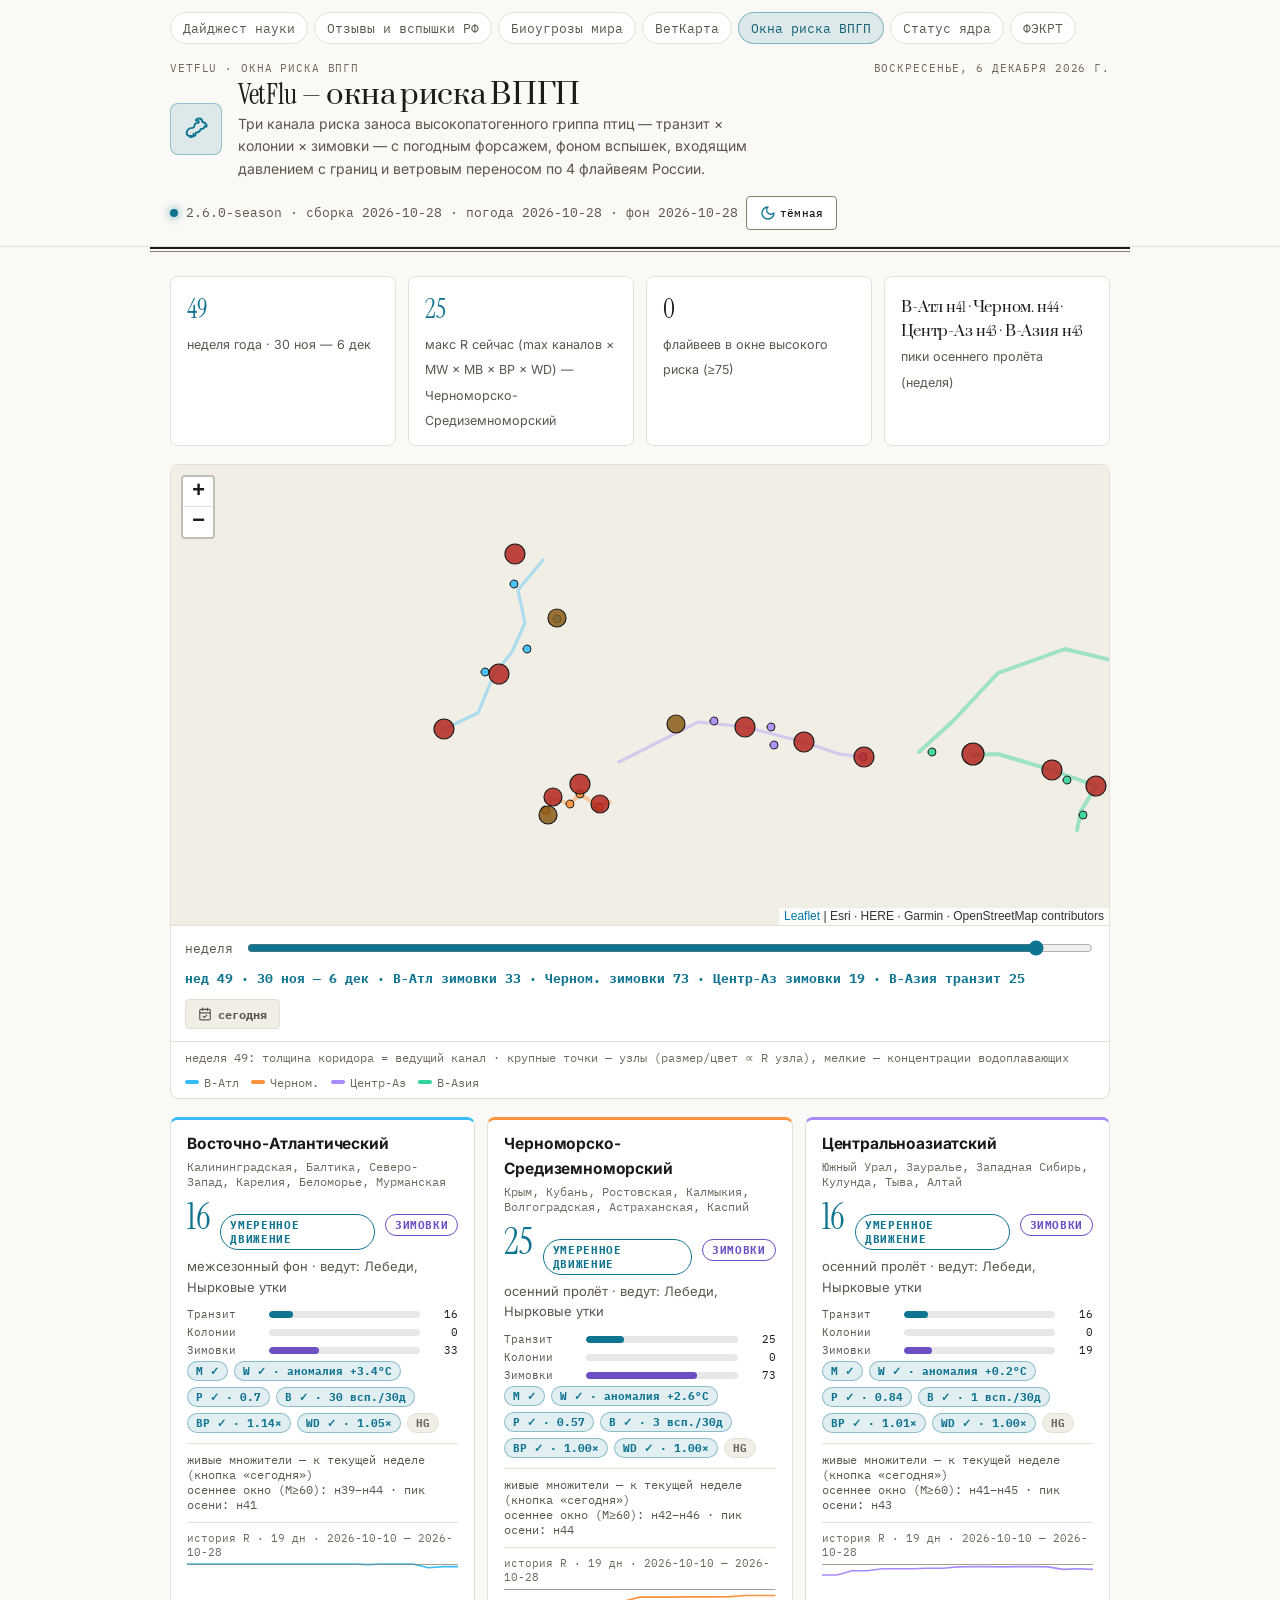
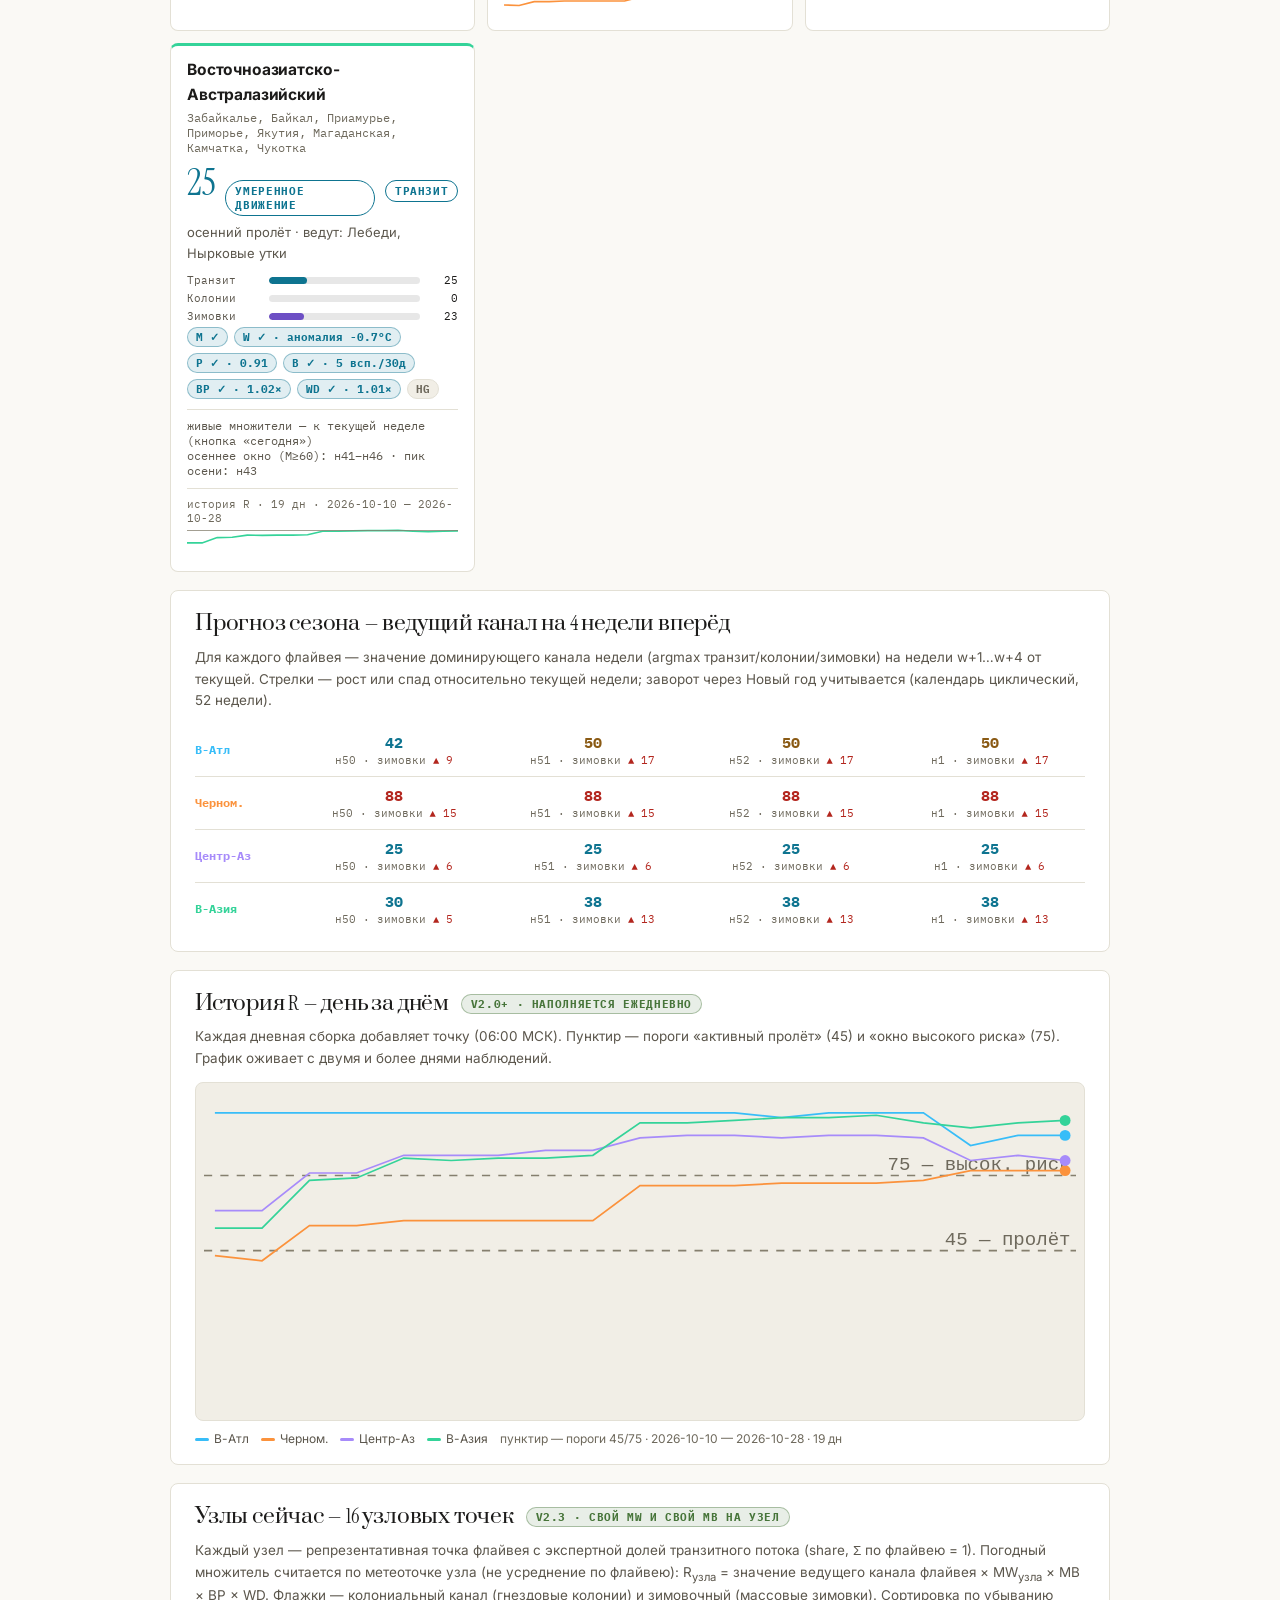
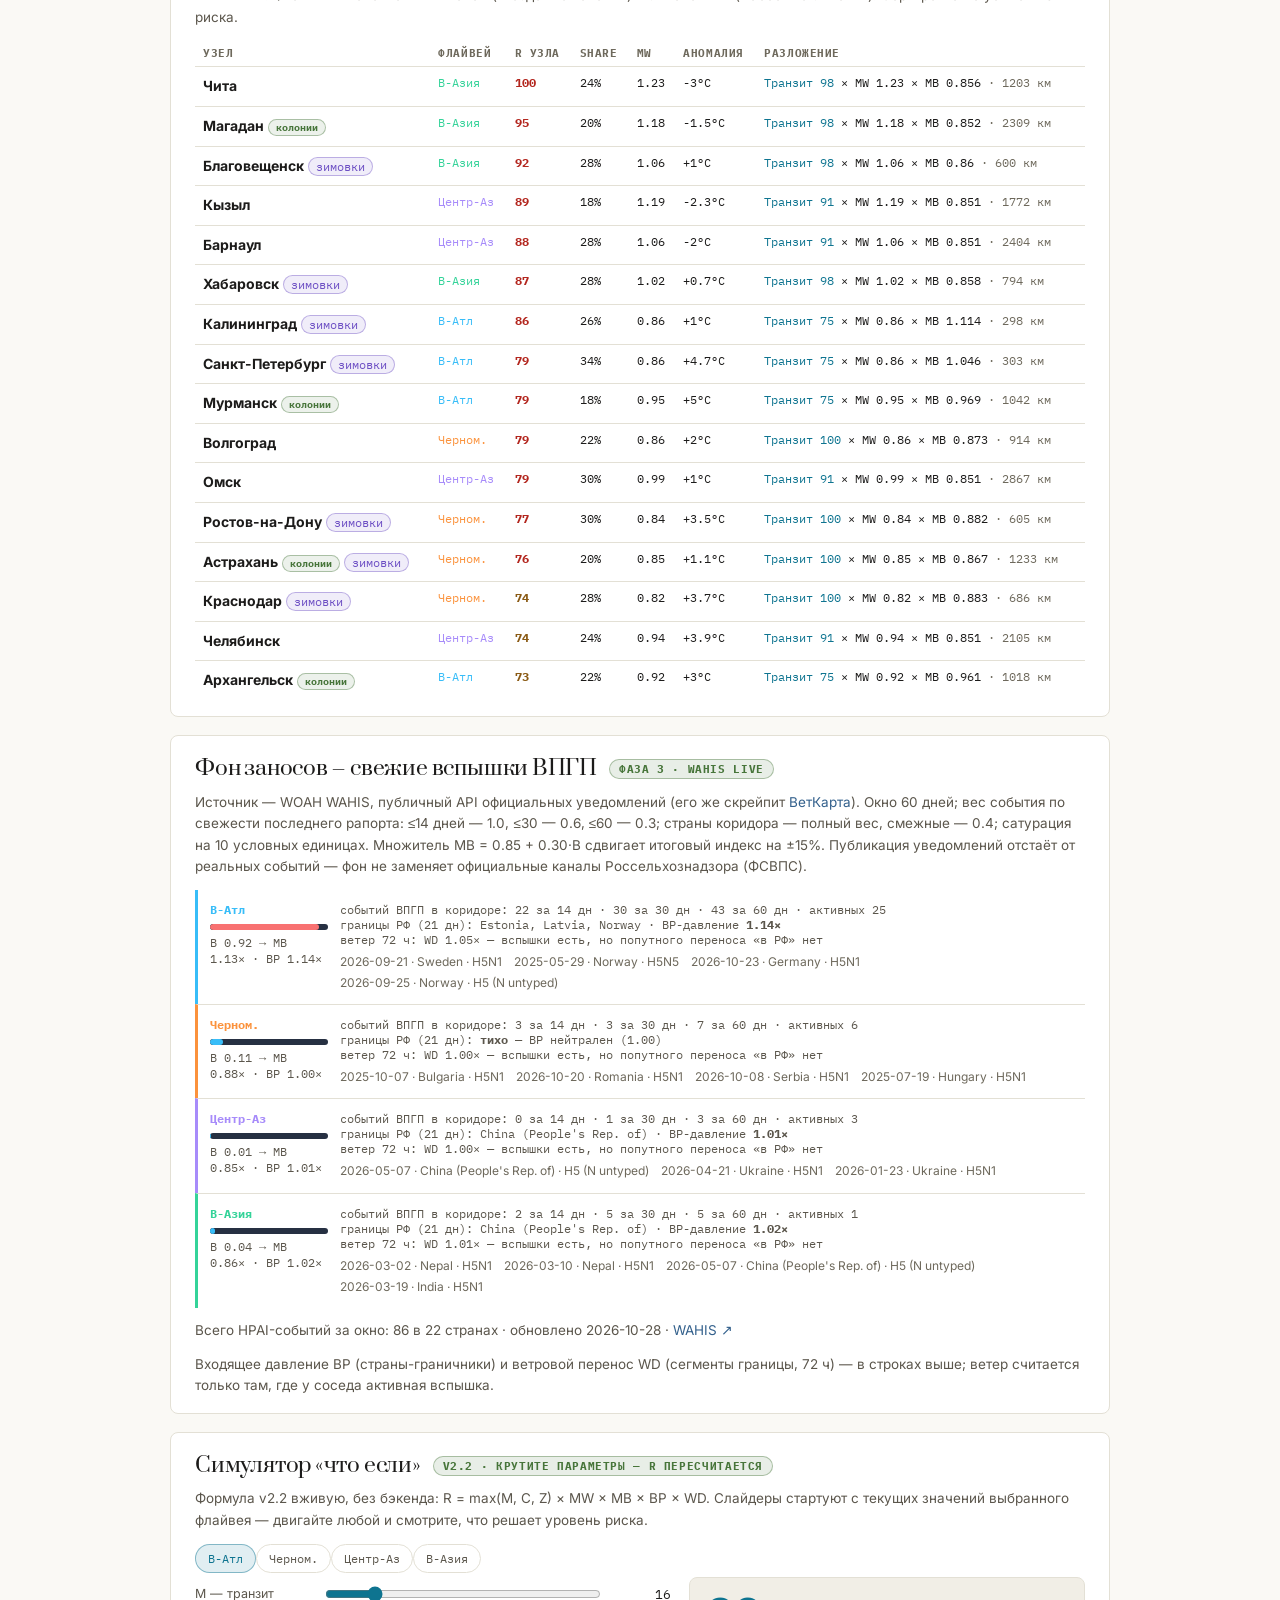
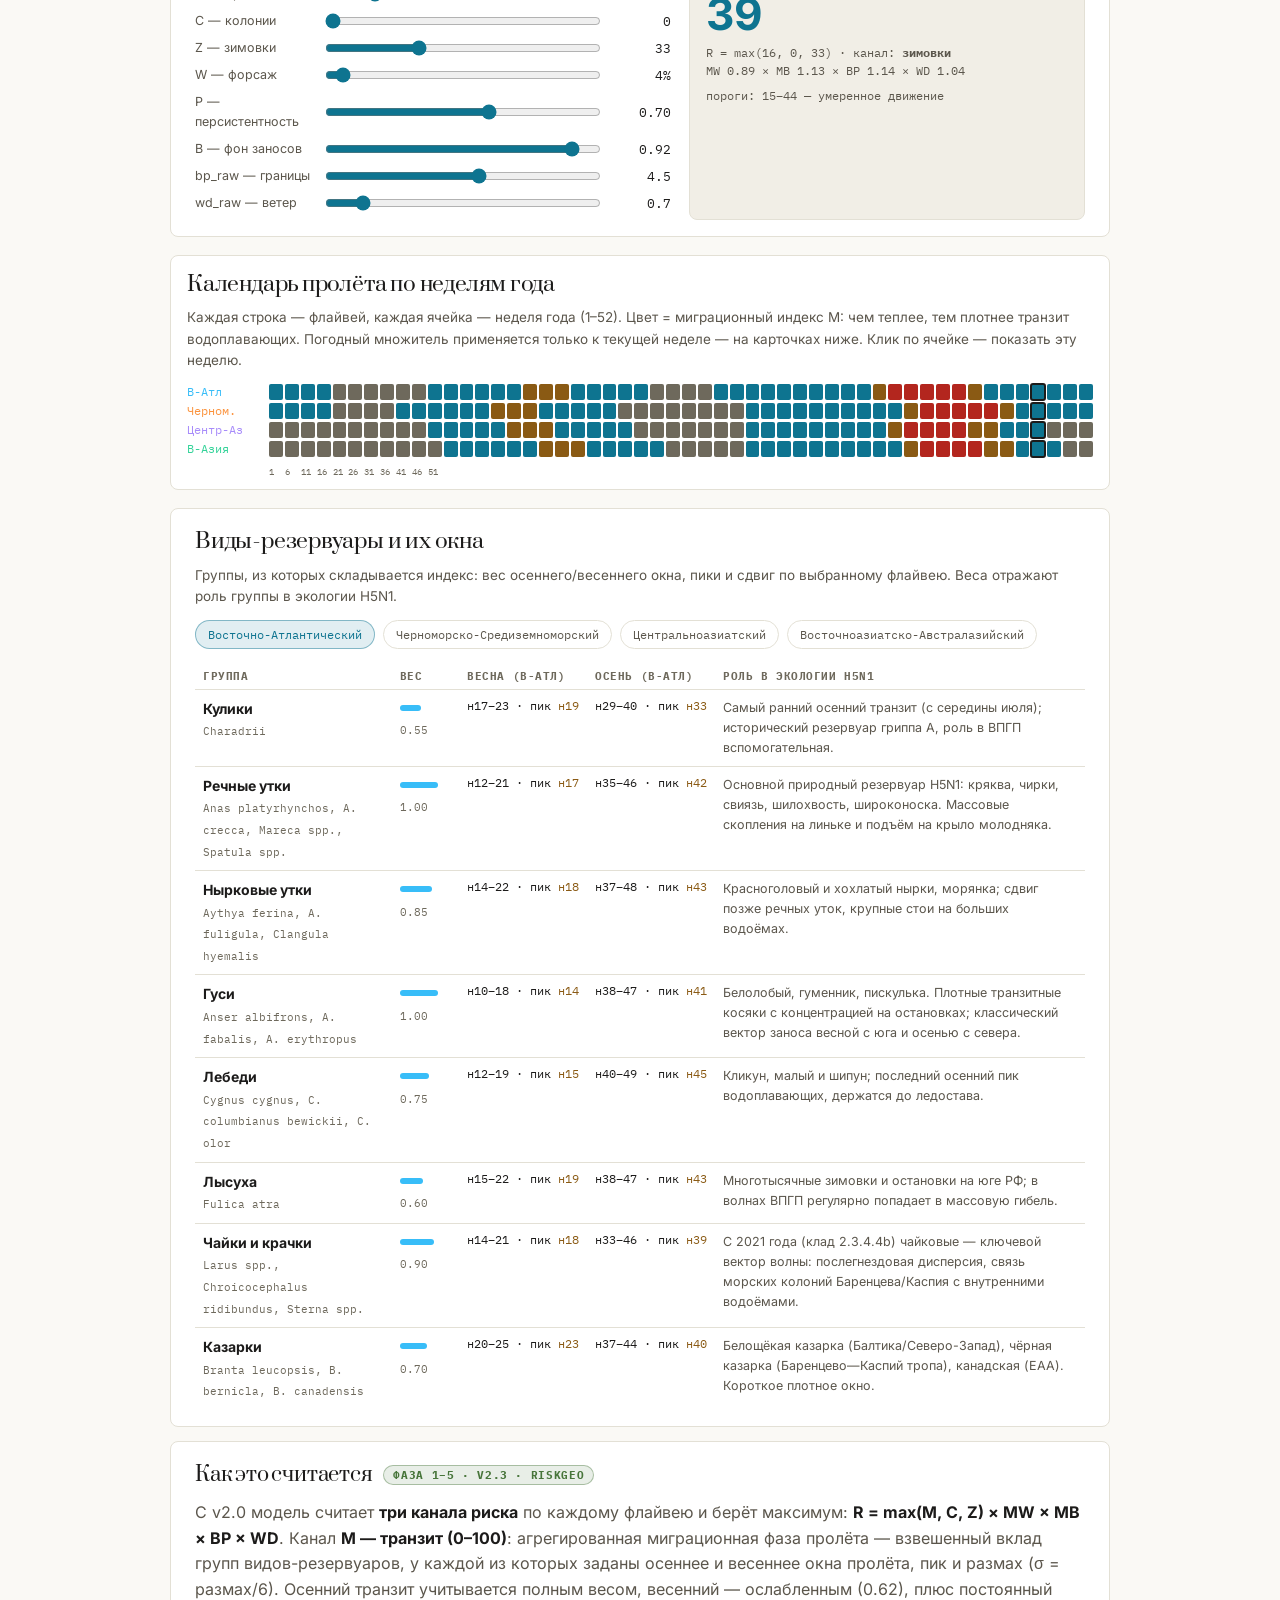
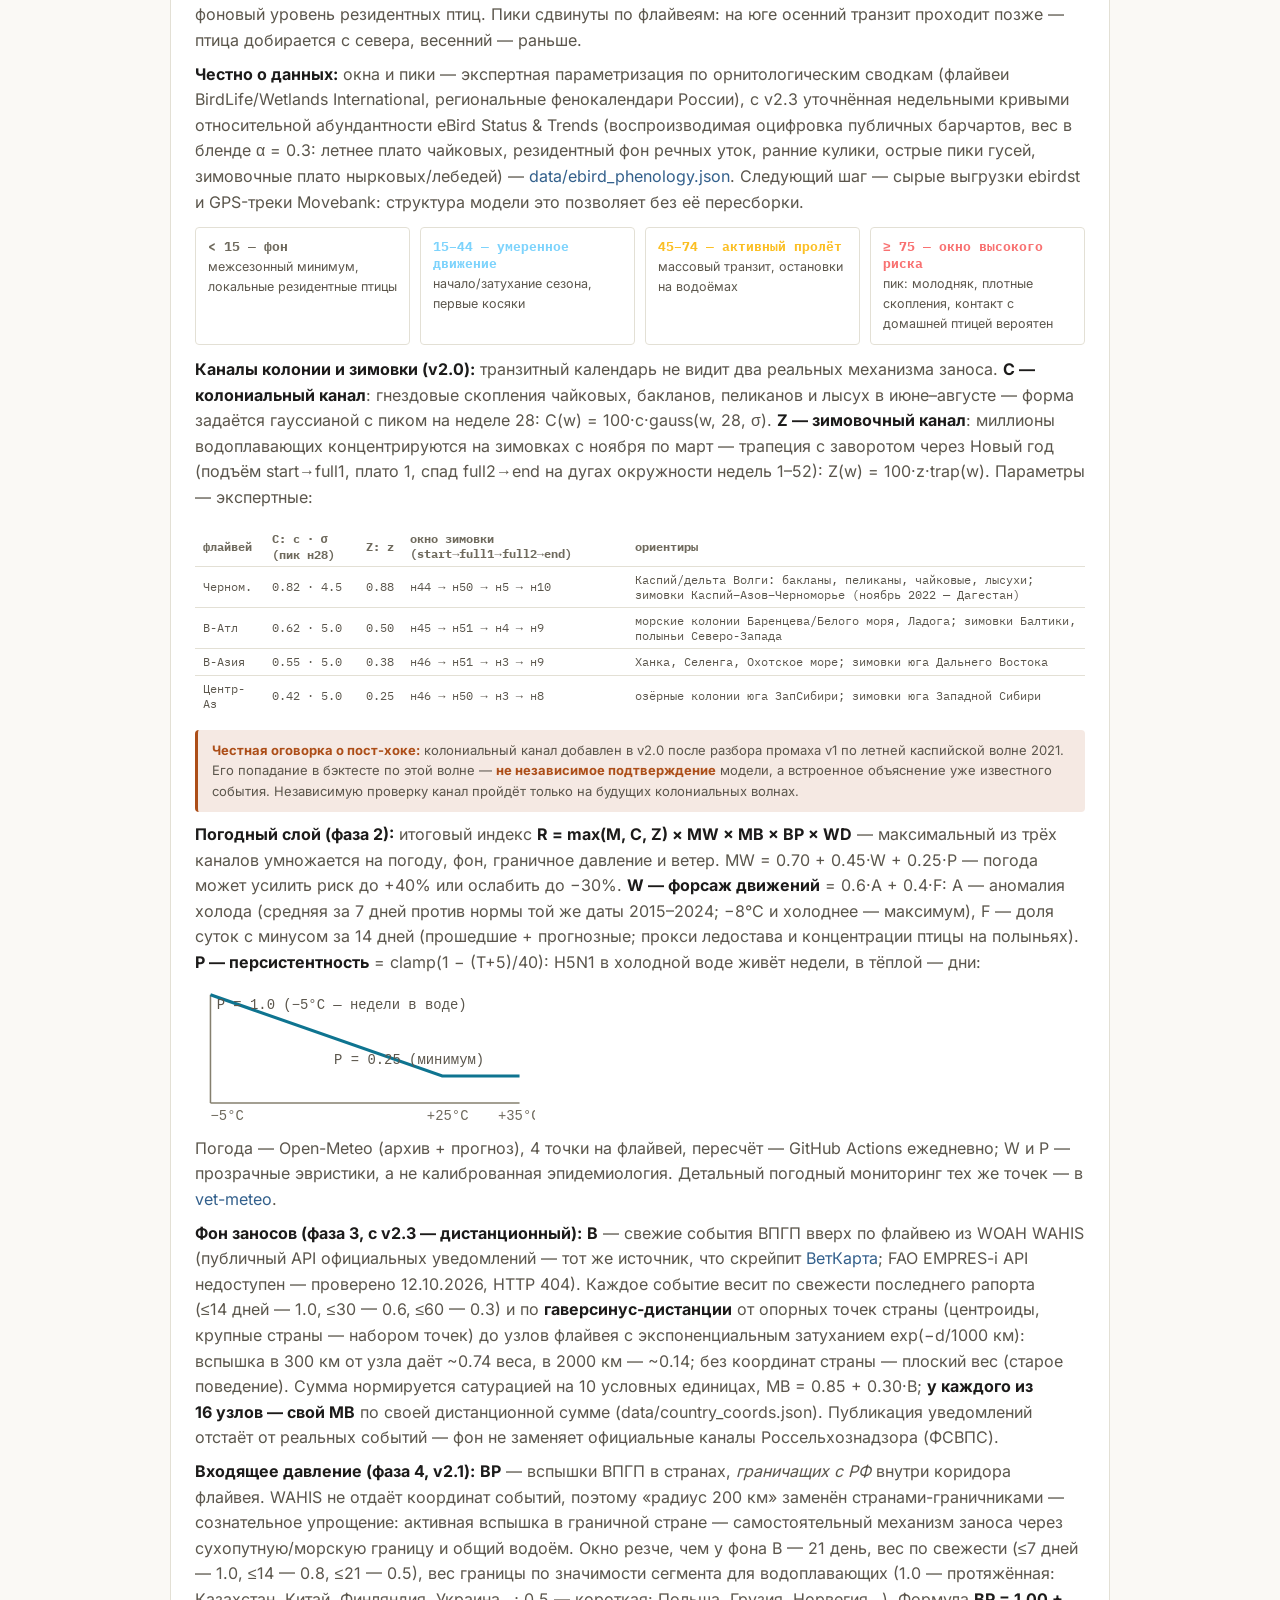
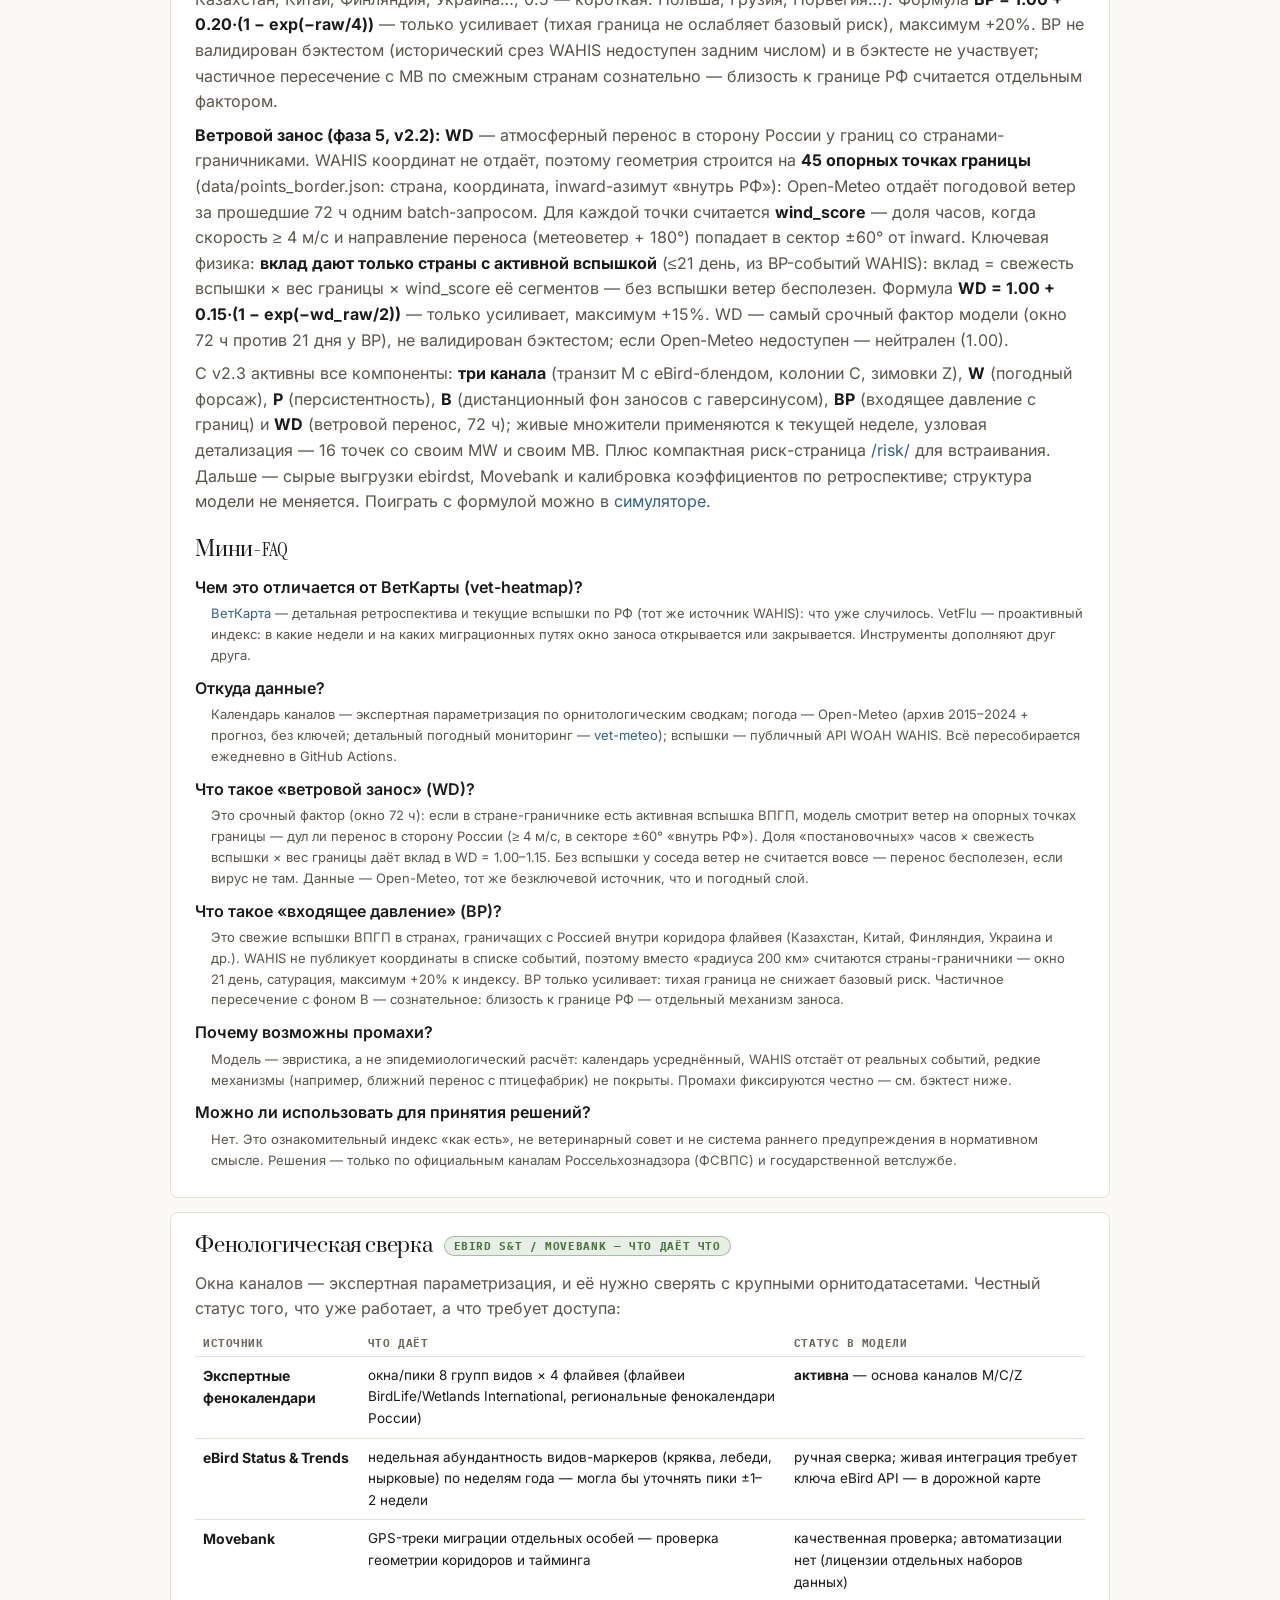
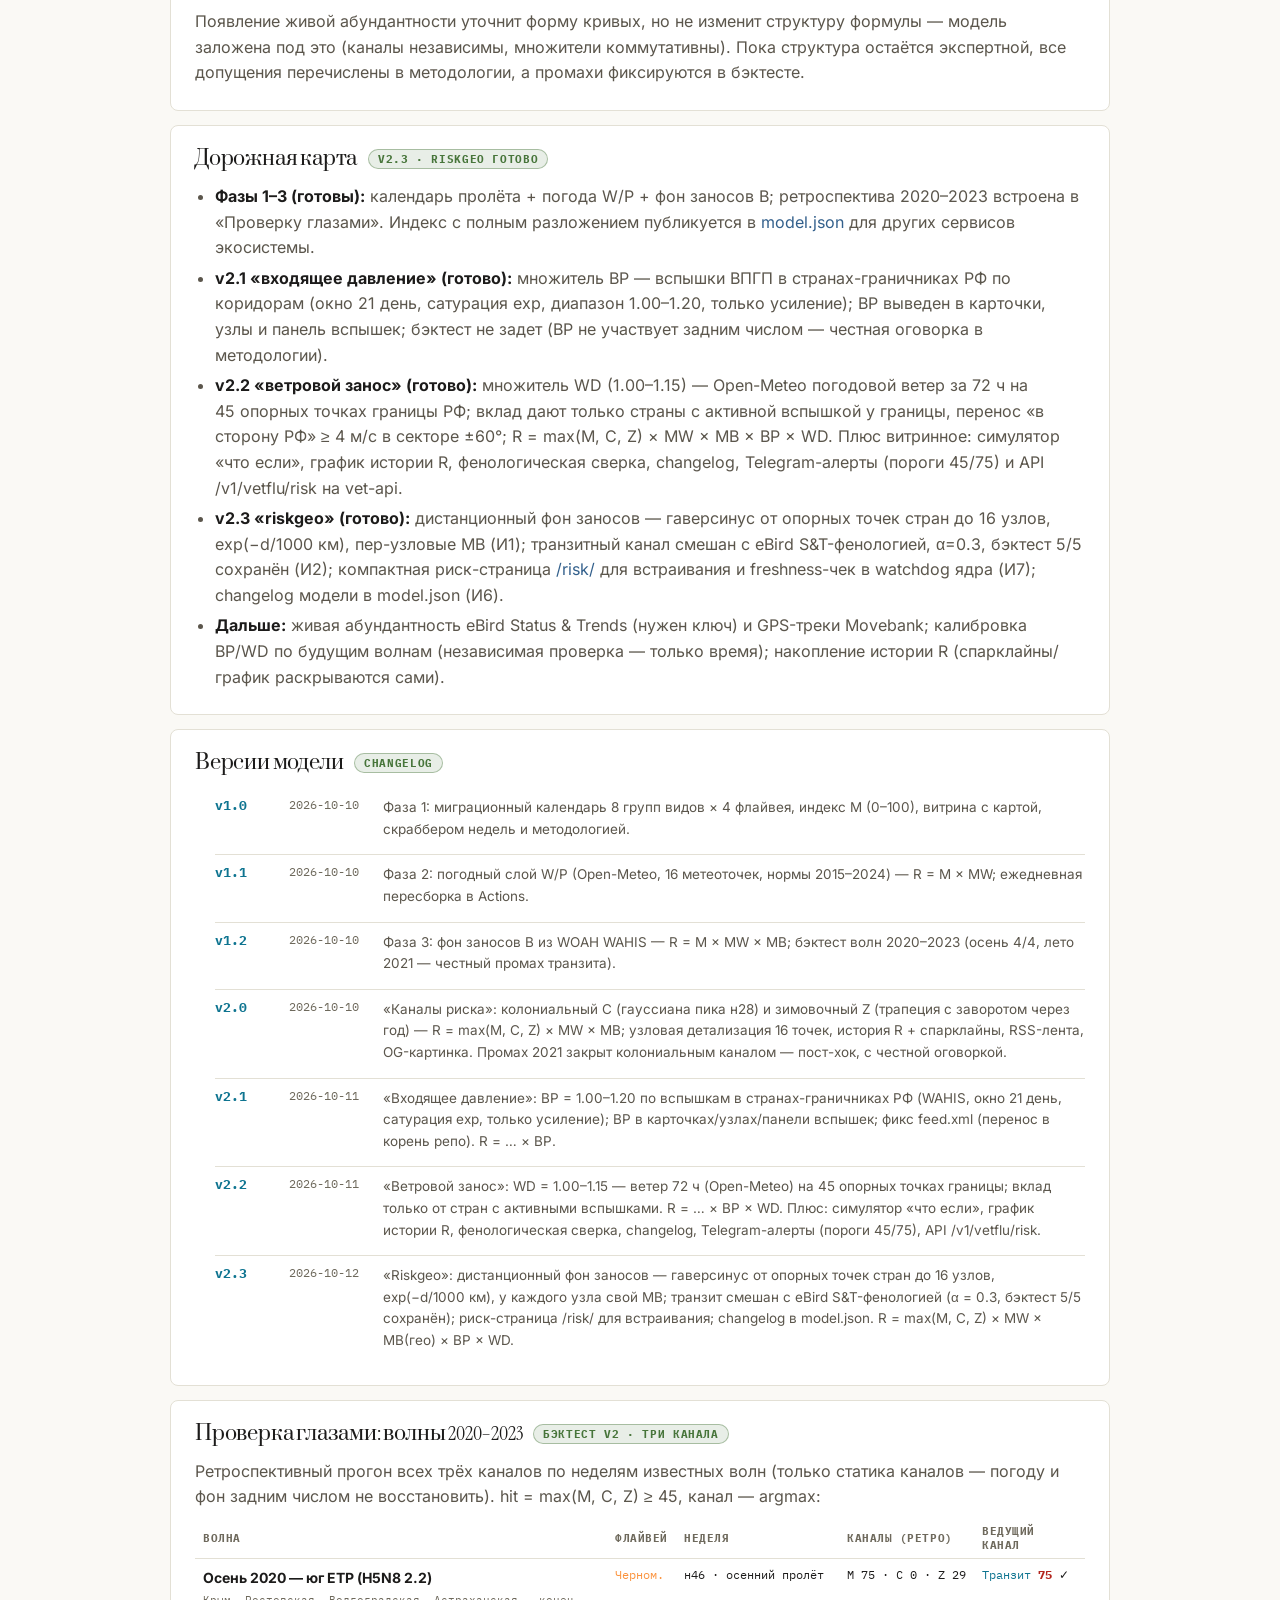
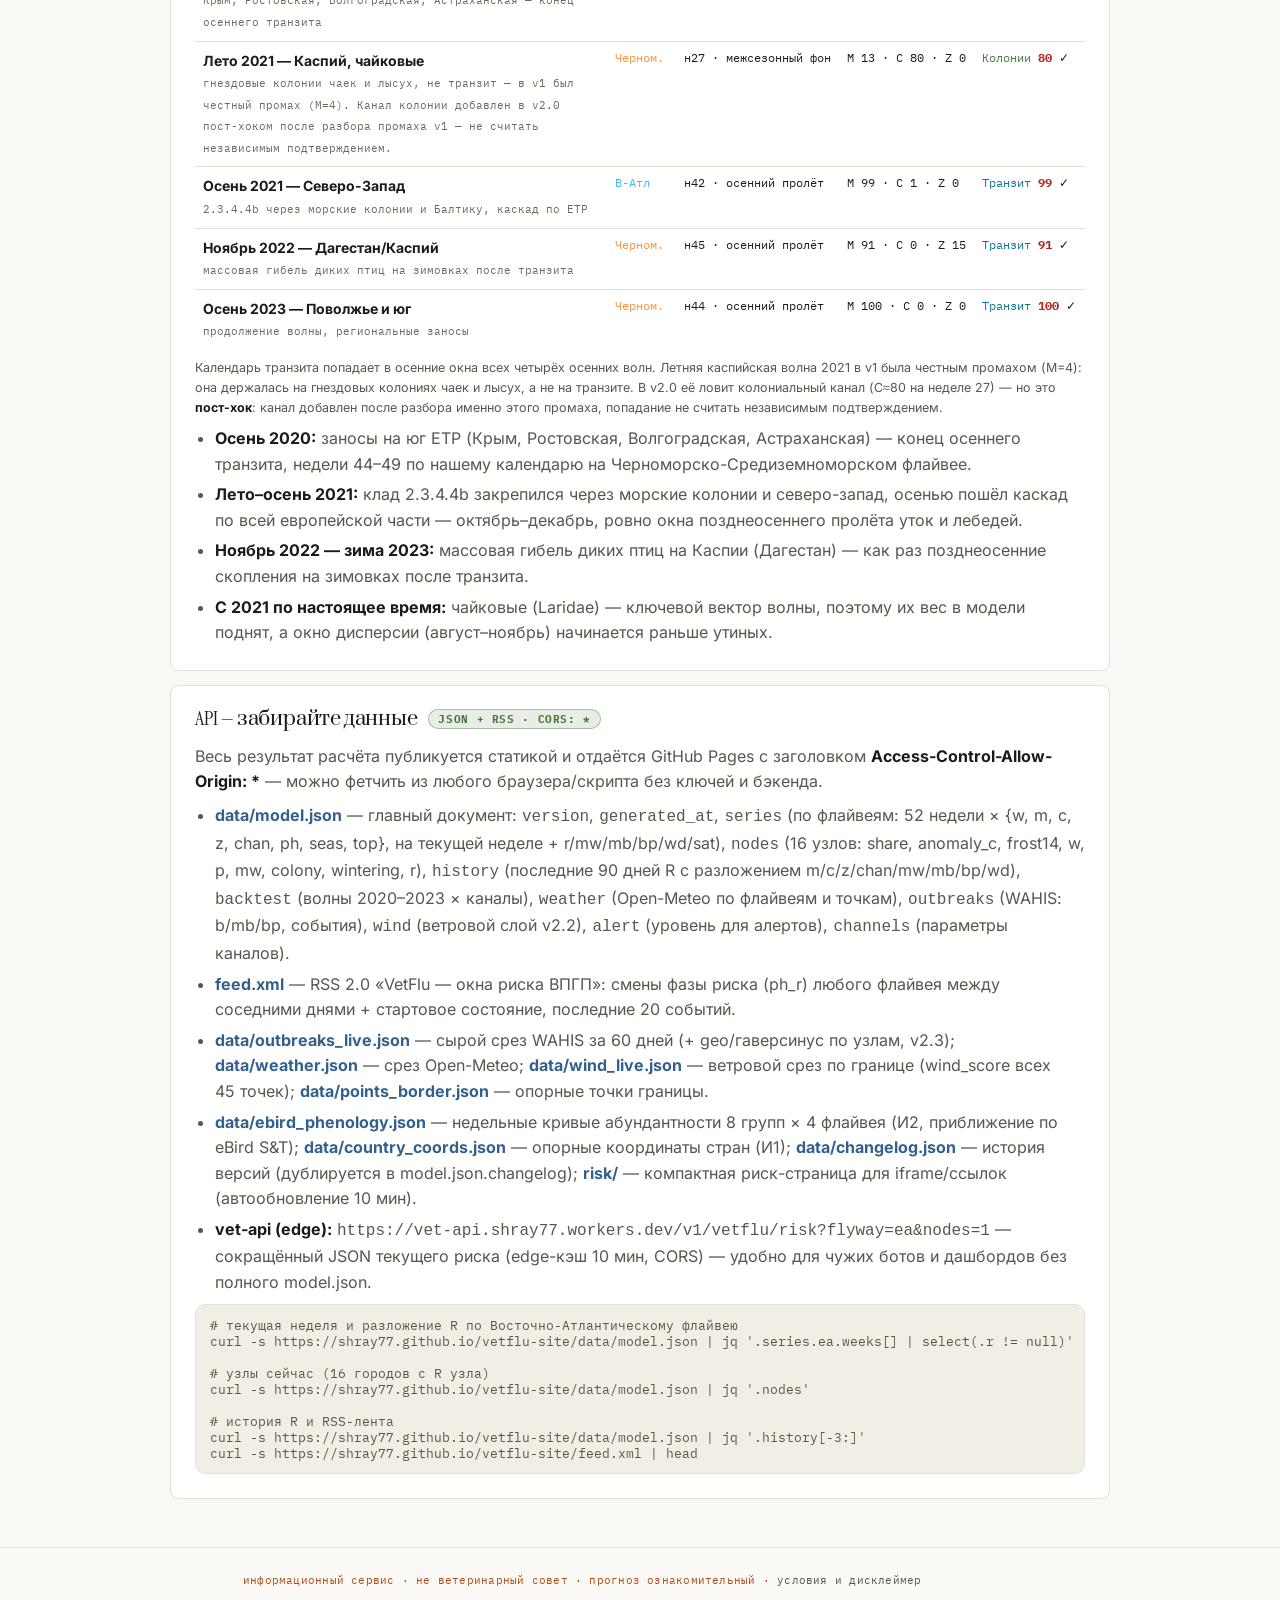
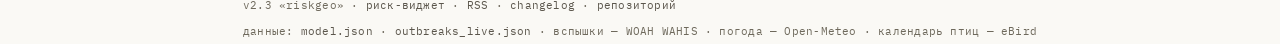
==== commit 90c8c7a2: "Task 184: VetFlu — хвост аудита 183: NBSP в числах по канону семьи, тултип gh→HG терминология, READM" ====
--- a/index.html
+++ b/index.html
@@ -4,24 +4,22 @@
 <meta charset="utf-8">
 <meta name="viewport" content="width=device-width, initial-scale=1">
 <title>VetFlu — окна риска заноса гриппа птиц</title>
-<meta name="description" content="Предиктивные окна риска заноса высокопатогенного гриппа птиц (ВПГП) в РФ: три канала риска (транзит, колонии, зимовки) по 4 флайвеям, 8 групп видов-резервуаров, 52-недельный календарь + погодный слой (Open-Meteo) + живой фон вспышек WOAH WAHIS — ежедневный пересчёт индекса R.">
+<meta name="description" content="Предиктивные окна риска заноса высокопатогенного гриппа птиц (ВПГП) в РФ: три канала риска (транзит, колонии, зимовки) по 4&nbsp;флайвеям, 8&nbsp;групп видов-резервуаров, 52-недельный календарь + погодный слой (Open-Meteo) + живой фон вспышек WOAH WAHIS — ежедневный пересчёт индекса R.">
 <meta property="og:title" content="VetFlu — окна риска заноса гриппа птиц">
-<meta property="og:description" content="Индекс риска заноса ВПГП по 4 флайвеям России: R = max(транзит, колонии, зимовки) × погодный форсаж × фон вспышек × границы × ветер. Календарь пролёта + узловая детализация 16 городов + симулятор «что если» + живые данные (Open-Meteo, WOAH WAHIS) — ежедневный пересчёт.">
+<meta property="og:description" content="Индекс риска заноса ВПГП по 4&nbsp;флайвеям России: R = max(транзит, колонии, зимовки) × погодный форсаж × фон вспышек × границы × ветер. Календарь пролёта + узловая детализация 16&nbsp;городов + симулятор «что если» + живые данные (Open-Meteo, WOAH WAHIS) — ежедневный пересчёт.">
 <meta property="og:type" content="website">
 <meta property="og:url" content="https://shray77.github.io/vetflu-site/">
 <meta property="og:image" content="https://shray77.github.io/vetflu-site/og-image.png">
 <meta property="og:image:width" content="1200">
 <meta property="og:image:height" content="630">
-<meta property="og:image:alt" content="VetFlu — окна риска ВПГП: индекс R по 4 флайвеям России">
+<meta property="og:image:alt" content="VetFlu — окна риска ВПГП: индекс R по 4&nbsp;флайвеям России">
 <meta name="twitter:card" content="summary_large_image">
 <meta name="twitter:image" content="https://shray77.github.io/vetflu-site/og-image.png">
 <link rel="canonical" href="https://shray77.github.io/vetflu-site/">
 <link rel="alternate" type="application/rss+xml" title="VetFlu — окна риска ВПГП" href="./feed.xml">
 <link rel="icon" href="data:image/svg+xml,<svg xmlns='http://www.w3.org/2000/svg' viewBox='0 0 100 100'><text y='.9em' font-size='90'>🦆</text></svg>">
 <link rel="stylesheet" href="./vendor/leaflet.css">
-<link rel="preconnect" href="https://fonts.googleapis.com">
-<link rel="preconnect" href="https://fonts.gstatic.com" crossorigin>
-<link href="https://fonts.googleapis.com/css2?family=Instrument+Serif:ital@0;1&family=Inter:wght@400;500;600;700&family=IBM+Plex+Mono:wght@400;500;700&display=swap" rel="stylesheet">
+<link rel="stylesheet" href="./fonts.css">
 <link rel="stylesheet" href="./vet-ds.css">
 <script>(function(){try{if(localStorage.getItem("vetds-theme")==="dark")document.documentElement.setAttribute("data-theme","dark")}catch(e){}})()</script>
 <style>
@@ -258,7 +256,7 @@
       <div class="ds-masthead__logo"><svg viewBox="0 0 24 24" width="28" height="28" fill="none" stroke="currentColor" stroke-width="1.6" stroke-linecap="round" stroke-linejoin="round" aria-hidden="true"><path d="M4 16c0-3 2-5 5-5 1 0 1.6-1.2 1.8-2.4.1-.9.9-1.6 1.8-1.6h.9c.6 0 1-.5 1-1 0-.6-.4-1-1-1h-1c-.5 0-.8-.5-.5-.9.5-.7 1.4-1.1 2.4-1.1 1.7 0 3 1.3 3.1 3 1.8.4 3.2 1.6 3.7 3.3.1.4-.2.8-.6.7l-1.2-.3c-.3 1.5-1.5 2.3-2.9 2.3-.4 0-.7.2-.8.6-.4 1.4-1.5 2.4-3.1 2.4-.5 0-1 .5-1 1v.5c0 .8-.7 1.5-1.5 1.5H7c-1.7 0-3-1.3-3-3z"/><path d="M7 19c2 0 3-1 3-3"/></svg></div>
       <div>
         <h1 class="ds-masthead__title">VetFlu — окна риска ВПГП</h1>
-        <p class="ds-masthead__sub">Три канала риска заноса высокопатогенного гриппа птиц — транзит × колонии × зимовки — с погодным форсажем, фоном вспышек, входящим давлением с границ и ветровым переносом по 4 флайвеям России.</p>
+        <p class="ds-masthead__sub">Три канала риска заноса высокопатогенного гриппа птиц — транзит × колонии × зимовки — с погодным форсажем, фоном вспышек, входящим давлением с границ и ветровым переносом по 4&nbsp;флайвеям России.</p>
       </div>
     </div>
     <div class="ds-masthead__side">
@@ -294,8 +292,8 @@
   <section class="flyways" id="flyways"></section>
 
   <section class="panel" id="forecast-panel">
-    <h2>Прогноз сезона — ведущий канал на 4 недели вперёд</h2>
-    <p class="sub">Для каждого флайвея — значение доминирующего канала недели (argmax транзит/колонии/зимовки) на недели w+1…w+4 от текущей. Стрелки — рост или спад относительно текущей недели; заворот через Новый год учитывается (календарь циклический, 52 недели).</p>
+    <h2>Прогноз сезона — ведущий канал на 4&nbsp;недели вперёд</h2>
+    <p class="sub">Для каждого флайвея — значение доминирующего канала недели (argmax транзит/колонии/зимовки) на недели w+1…w+4 от текущей. Стрелки — рост или спад относительно текущей недели; заворот через Новый год учитывается (календарь циклический, 52&nbsp;недели).</p>
     <div id="forecast"></div>
   </section>
 
@@ -306,7 +304,7 @@
   </section>
 
   <section class="panel" id="nodes-panel">
-    <h2>Узлы сейчас — 16 узловых точек <span class="phase-badge p1">v2.3 · свой MW и свой MB на узел</span></h2>
+    <h2>Узлы сейчас — 16&nbsp;узловых точек <span class="phase-badge p1">v2.3 · свой MW и свой MB на узел</span></h2>
     <p class="sub">Каждый узел — репрезентативная точка флайвея с экспертной долей транзитного потока (share, Σ по флайвею = 1). Погодный множитель считается по метеоточке узла (не усреднение по флайвею): R<sub>узла</sub> = значение ведущего канала флайвея × MW<sub>узла</sub> × MB × BP × WD. Флажки — колониальный канал (гнездовые колонии) и зимовочный (массовые зимовки). Сортировка по убыванию риска.</p>
     <div style="overflow-x:auto">
       <table class="spec" id="nodes-table"></table>
@@ -315,9 +313,9 @@
 
   <section class="panel" id="ob-panel">
     <h2>Фон заносов — свежие вспышки ВПГП <span class="phase-badge p1">фаза 3 · WAHIS live</span></h2>
-    <p class="sub">Источник — WOAH WAHIS, публичный API официальных уведомлений (его же скрейпит <a href="https://shray77.github.io/vet-heatmap/">ВетКарта</a>). Окно 60 дней; вес события по свежести последнего рапорта: ≤14 дней — 1.0, ≤30 — 0.6, ≤60 — 0.3; страны коридора — полный вес, смежные — 0.4; сатурация на 10 условных единицах. Множитель MB = 0.85 + 0.30·B сдвигает итоговый индекс на ±15%. Публикация уведомлений отстаёт от реальных событий — фон не заменяет официальные каналы Россельхознадзора (ФСВПС).</p>
+    <p class="sub">Источник — WOAH WAHIS, публичный API официальных уведомлений (его же скрейпит <a href="https://shray77.github.io/vet-heatmap/">ВетКарта</a>). Окно 60&nbsp;дней; вес события по свежести последнего рапорта: ≤14&nbsp;дней — 1.0, ≤30 — 0.6, ≤60 — 0.3; страны коридора — полный вес, смежные — 0.4; сатурация на 10&nbsp;условных единицах. Множитель MB = 0.85 + 0.30·B сдвигает итоговый индекс на ±15%. Публикация уведомлений отстаёт от реальных событий — фон не заменяет официальные каналы Россельхознадзора (ФСВПС).</p>
     <div id="ob-rows"></div>
-    <p class="sub" style="margin:12px 0 0">Входящее давление BP (страны-граничники) и ветровой перенос WD (сегменты границы, 72 ч) — в строках выше; ветер считается только там, где у соседа активная вспышка.</p>
+    <p class="sub" style="margin:12px 0 0">Входящее давление BP (страны-граничники) и ветровой перенос WD (сегменты границы, 72&nbsp;ч) — в строках выше; ветер считается только там, где у соседа активная вспышка.</p>
   </section>
 
   <section class="panel" id="sim-panel">
@@ -333,7 +331,7 @@
         <div class="sim-row"><label>P — персистентность</label><input id="sim_p" type="range" min="0.25" max="1" step="0.01"><output id="sim_p_o"></output></div>
         <div class="sim-row"><label>B — фон заносов</label><input id="sim_b" type="range" min="0" max="1" step="0.01"><output id="sim_b_o"></output></div>
         <div class="sim-row"><label title="сырой вклад вспышек в странах-граничниках: BP = 1 + 0.20·(1−exp(−raw/4))">bp_raw — границы</label><input id="sim_bpr" type="range" min="0" max="8" step="0.1"><output id="sim_bpr_o"></output></div>
-        <div class="sim-row"><label title="вспышки у границы × попутный ветер 72 ч: WD = 1 + 0.15·(1−exp(−raw/2))">wd_raw — ветер</label><input id="sim_wdr" type="range" min="0" max="6" step="0.1"><output id="sim_wdr_o"></output></div>
+        <div class="sim-row"><label title="вспышки у границы × попутный ветер 72&nbsp;ч: WD = 1 + 0.15·(1−exp(−raw/2))">wd_raw — ветер</label><input id="sim_wdr" type="range" min="0" max="6" step="0.1"><output id="sim_wdr_o"></output></div>
       </div>
       <div class="sim-out" id="sim-out"></div>
     </div>
@@ -375,7 +373,7 @@
       </table>
     </div>
     <div class="posthoc"><b>Честная оговорка о пост-хоке:</b> колониальный канал добавлен в v2.0 после разбора промаха v1 по летней каспийской волне 2021. Его попадание в бэктесте по этой волне — <b>не независимое подтверждение</b> модели, а встроенное объяснение уже известного события. Независимую проверку канал пройдёт только на будущих колониальных волнах.</div>
-    <p><b>Погодный слой (фаза 2):</b> итоговый индекс <b>R = max(M, C, Z) × MW × MB × BP × WD</b> — максимальный из трёх каналов умножается на погоду, фон, граничное давление и ветер. MW = 0.70 + 0.45·W + 0.25·P — погода может усилить риск до +40% или ослабить до −30%. <b>W — форсаж движений</b> = 0.6·A + 0.4·F: A — аномалия холода (средняя за 7 дней против нормы той же даты 2015–2024; −8°C и холоднее — максимум), F — доля суток с минусом за 14 дней (прошедшие + прогнозные; прокси ледостава и концентрации птицы на полыньях). <b>P — персистентность</b> = clamp(1 − (T+5)/40): H5N1 в холодной воде живёт недели, в тёплой — дни:</p>
+    <p><b>Погодный слой (фаза 2):</b> итоговый индекс <b>R = max(M, C, Z) × MW × MB × BP × WD</b> — максимальный из трёх каналов умножается на погоду, фон, граничное давление и ветер. MW = 0.70 + 0.45·W + 0.25·P — погода может усилить риск до +40% или ослабить до −30%. <b>W — форсаж движений</b> = 0.6·A + 0.4·F: A — аномалия холода (средняя за 7&nbsp;дней против нормы той же даты 2015–2024; −8°C и холоднее — максимум), F — доля суток с минусом за 14&nbsp;дней (прошедшие + прогнозные; прокси ледостава и концентрации птицы на полыньях). <b>P — персистентность</b> = clamp(1 − (T+5)/40): H5N1 в холодной воде живёт недели, в тёплой — дни:</p>
     <svg viewBox="0 0 220 92" style="max-width:340px;width:100%;height:auto;display:block;margin:6px 0 10px" role="img" aria-label="Кривая персистентности P(T)">
       <line x1="10" y1="77" x2="210" y2="77" style="stroke:var(--ds-border-strong)" stroke-width="1"/>
       <line x1="10" y1="7" x2="10" y2="77" style="stroke:var(--ds-border-strong)" stroke-width="1"/>
@@ -386,11 +384,11 @@
       <text x="150" y="88" style="fill:var(--ds-faint)" font-size="9" font-family="monospace">+25°C</text>
       <text x="196" y="88" style="fill:var(--ds-faint)" font-size="9" font-family="monospace">+35°C</text>
     </svg>
-    <p>Погода — Open-Meteo (архив + прогноз), 4 точки на флайвей, пересчёт — GitHub Actions ежедневно; W и P — прозрачные эвристики, а не калиброванная эпидемиология. Детальный погодный мониторинг тех же точек — в <a href="https://shray77.github.io/vet-meteo/">vet-meteo</a>.</p>
-    <p><b>Фон заносов (фаза 3, с v2.3 — дистанционный):</b> <b>B</b> — свежие события ВПГП вверх по флайвею из WOAH WAHIS (публичный API официальных уведомлений — тот же источник, что скрейпит <a href="https://shray77.github.io/vet-heatmap/">ВетКарта</a>; FAO EMPRES-i API недоступен — проверено 12.10.2026, HTTP 404). Каждое событие весит по свежести последнего рапорта (≤14 дней — 1.0, ≤30 — 0.6, ≤60 — 0.3) и по <b>гаверсинус-дистанции</b> от опорных точек страны (центроиды, крупные страны — набором точек) до узлов флайвея с экспоненциальным затуханием exp(−d/1000 км): вспышка в 300 км от узла даёт ~0.74 веса, в 2000 км — ~0.14; без координат страны — плоский вес (старое поведение). Сумма нормируется сатурацией на 10 условных единицах, MB = 0.85 + 0.30·B; <b>у каждого из 16 узлов — свой MB</b> по своей дистанционной сумме (data/country_coords.json). Публикация уведомлений отстаёт от реальных событий — фон не заменяет официальные каналы Россельхознадзора (ФСВПС).</p>
-    <p><b>Входящее давление (фаза 4, v2.1):</b> <b>BP</b> — вспышки ВПГП в странах, <i>граничащих с РФ</i> внутри коридора флайвея. WAHIS не отдаёт координат событий, поэтому «радиус 200 км» заменён странами-граничниками — сознательное упрощение: активная вспышка в граничной стране — самостоятельный механизм заноса через сухопутную/морскую границу и общий водоём. Окно резче, чем у фона B — 21 день, вес по свежести (≤7 дней — 1.0, ≤14 — 0.8, ≤21 — 0.5), вес границы по значимости сегмента для водоплавающих (1.0 — протяжённая: Казахстан, Китай, Финляндия, Украина…; 0.5 — короткая: Польша, Грузия, Норвегия…). Формула <b>BP = 1.00 + 0.20·(1 − exp(−raw/4))</b> — только усиливает (тихая граница не ослабляет базовый риск), максимум +20%. BP не валидирован бэктестом (исторический срез WAHIS недоступен задним числом) и в бэктесте не участвует; частичное пересечение с MB по смежным странам сознательно — близость к границе РФ считается отдельным фактором.</p>
-    <p><b>Ветровой занос (фаза 5, v2.2):</b> <b>WD</b> — атмосферный перенос в сторону России у границ со странами-граничниками. WAHIS координат не отдаёт, поэтому геометрия строится на <b>45 опорных точках границы</b> (data/points_border.json: страна, координата, inward-азимут «внутрь РФ»): Open-Meteo отдаёт погодовой ветер за прошедшие 72 ч одним batch-запросом. Для каждой точки считается <b>wind_score</b> — доля часов, когда скорость ≥ 4 м/с и направление переноса (метеоветер + 180°) попадает в сектор ±60° от inward. Ключевая физика: <b>вклад дают только страны с активной вспышкой</b> (≤21 день, из BP-событий WAHIS): вклад = свежесть вспышки × вес границы × wind_score её сегментов — без вспышки ветер бесполезен. Формула <b>WD = 1.00 + 0.15·(1 − exp(−wd_raw/2))</b> — только усиливает, максимум +15%. WD — самый срочный фактор модели (окно 72 ч против 21 дня у BP), не валидирован бэктестом; если Open-Meteo недоступен — нейтрален (1.00).</p>
-    <p>С v2.3 активны все компоненты: <b>три канала</b> (транзит M с eBird-блендом, колонии C, зимовки Z), <b>W</b> (погодный форсаж), <b>P</b> (персистентность), <b>B</b> (дистанционный фон заносов с гаверсинусом), <b>BP</b> (входящее давление с границ) и <b>WD</b> (ветровой перенос, 72 ч); живые множители применяются к текущей неделе, узловая детализация — 16 точек со своим MW и своим MB. Плюс компактная риск-страница <a href="./risk/">/risk/</a> для встраивания. Дальше — сырые выгрузки ebirdst, Movebank и калибровка коэффициентов по ретроспективе; структура модели не меняется. Поиграть с формулой можно в <a href="#sim-panel">симуляторе</a>.</p>
+    <p>Погода — Open-Meteo (архив + прогноз), 4&nbsp;точки на флайвей, пересчёт — GitHub Actions ежедневно; W и P — прозрачные эвристики, а не калиброванная эпидемиология. Детальный погодный мониторинг тех же точек — в <a href="https://shray77.github.io/vet-meteo/">vet-meteo</a>.</p>
+    <p><b>Фон заносов (фаза 3, с v2.3 — дистанционный):</b> <b>B</b> — свежие события ВПГП вверх по флайвею из WOAH WAHIS (публичный API официальных уведомлений — тот же источник, что скрейпит <a href="https://shray77.github.io/vet-heatmap/">ВетКарта</a>; FAO EMPRES-i API недоступен — проверено 12.10.2026, HTTP 404). Каждое событие весит по свежести последнего рапорта (≤14&nbsp;дней — 1.0, ≤30 — 0.6, ≤60 — 0.3) и по <b>гаверсинус-дистанции</b> от опорных точек страны (центроиды, крупные страны — набором точек) до узлов флайвея с экспоненциальным затуханием exp(−d/1000&nbsp;км): вспышка в 300&nbsp;км от узла даёт ~0.74 веса, в 2000&nbsp;км — ~0.14; без координат страны — плоский вес (старое поведение). Сумма нормируется сатурацией на 10&nbsp;условных единицах, MB = 0.85 + 0.30·B; <b>у каждого из 16&nbsp;узлов — свой MB</b> по своей дистанционной сумме (data/country_coords.json). Публикация уведомлений отстаёт от реальных событий — фон не заменяет официальные каналы Россельхознадзора (ФСВПС).</p>
+    <p><b>Входящее давление (фаза 4, v2.1):</b> <b>BP</b> — вспышки ВПГП в странах, <i>граничащих с РФ</i> внутри коридора флайвея. WAHIS не отдаёт координат событий, поэтому «радиус 200&nbsp;км» заменён странами-граничниками — сознательное упрощение: активная вспышка в граничной стране — самостоятельный механизм заноса через сухопутную/морскую границу и общий водоём. Окно резче, чем у фона B — 21&nbsp;день, вес по свежести (≤7&nbsp;дней — 1.0, ≤14 — 0.8, ≤21 — 0.5), вес границы по значимости сегмента для водоплавающих (1.0 — протяжённая: Казахстан, Китай, Финляндия, Украина…; 0.5 — короткая: Польша, Грузия, Норвегия…). Формула <b>BP = 1.00 + 0.20·(1 − exp(−raw/4))</b> — только усиливает (тихая граница не ослабляет базовый риск), максимум +20%. BP не валидирован бэктестом (исторический срез WAHIS недоступен задним числом) и в бэктесте не участвует; частичное пересечение с MB по смежным странам сознательно — близость к границе РФ считается отдельным фактором.</p>
+    <p><b>Ветровой занос (фаза 5, v2.2):</b> <b>WD</b> — атмосферный перенос в сторону России у границ со странами-граничниками. WAHIS координат не отдаёт, поэтому геометрия строится на <b>45&nbsp;опорных точках границы</b> (data/points_border.json: страна, координата, inward-азимут «внутрь РФ»): Open-Meteo отдаёт погодовой ветер за прошедшие 72&nbsp;ч одним batch-запросом. Для каждой точки считается <b>wind_score</b> — доля часов, когда скорость ≥ 4&nbsp;м/с и направление переноса (метеоветер + 180°) попадает в сектор ±60° от inward. Ключевая физика: <b>вклад дают только страны с активной вспышкой</b> (≤21&nbsp;день, из BP-событий WAHIS): вклад = свежесть вспышки × вес границы × wind_score её сегментов — без вспышки ветер бесполезен. Формула <b>WD = 1.00 + 0.15·(1 − exp(−wd_raw/2))</b> — только усиливает, максимум +15%. WD — самый срочный фактор модели (окно 72&nbsp;ч против 21&nbsp;дня у BP), не валидирован бэктестом; если Open-Meteo недоступен — нейтрален (1.00).</p>
+    <p>С v2.3 активны все компоненты: <b>три канала</b> (транзит M с eBird-блендом, колонии C, зимовки Z), <b>W</b> (погодный форсаж), <b>P</b> (персистентность), <b>B</b> (дистанционный фон заносов с гаверсинусом), <b>BP</b> (входящее давление с границ) и <b>WD</b> (ветровой перенос, 72&nbsp;ч); живые множители применяются к текущей неделе, узловая детализация — 16&nbsp;точек со своим MW и своим MB. Плюс компактная риск-страница <a href="./risk/">/risk/</a> для встраивания. Дальше — сырые выгрузки ebirdst, Movebank и калибровка коэффициентов по ретроспективе; структура модели не меняется. Поиграть с формулой можно в <a href="#sim-panel">симуляторе</a>.</p>
     <h2 style="margin-top:18px">Мини-FAQ</h2>
     <dl class="faq">
       <dt>Чем это отличается от ВетКарты (vet-heatmap)?</dt>
@@ -398,9 +396,9 @@
       <dt>Откуда данные?</dt>
       <dd>Календарь каналов — экспертная параметризация по орнитологическим сводкам; погода — Open-Meteo (архив 2015–2024 + прогноз, без ключей; детальный погодный мониторинг — <a href="https://shray77.github.io/vet-meteo/">vet-meteo</a>); вспышки — публичный API WOAH WAHIS. Всё пересобирается ежедневно в GitHub Actions.</dd>
       <dt>Что такое «ветровой занос» (WD)?</dt>
-      <dd>Это срочный фактор (окно 72 ч): если в стране-граничнике есть активная вспышка ВПГП, модель смотрит ветер на опорных точках границы — дул ли перенос в сторону России (≥ 4 м/с, в секторе ±60° «внутрь РФ»). Доля «постановочных» часов × свежесть вспышки × вес границы даёт вклад в WD = 1.00–1.15. Без вспышки у соседа ветер не считается вовсе — перенос бесполезен, если вирус не там. Данные — Open-Meteo, тот же безключевой источник, что и погодный слой.</dd>
+      <dd>Это срочный фактор (окно 72&nbsp;ч): если в стране-граничнике есть активная вспышка ВПГП, модель смотрит ветер на опорных точках границы — дул ли перенос в сторону России (≥ 4&nbsp;м/с, в секторе ±60° «внутрь РФ»). Доля «постановочных» часов × свежесть вспышки × вес границы даёт вклад в WD = 1.00–1.15. Без вспышки у соседа ветер не считается вовсе — перенос бесполезен, если вирус не там. Данные — Open-Meteo, тот же безключевой источник, что и погодный слой.</dd>
       <dt>Что такое «входящее давление» (BP)?</dt>
-      <dd>Это свежие вспышки ВПГП в странах, граничащих с Россией внутри коридора флайвея (Казахстан, Китай, Финляндия, Украина и др.). WAHIS не публикует координаты в списке событий, поэтому вместо «радиуса 200 км» считаются страны-граничники — окно 21 день, сатурация, максимум +20% к индексу. BP только усиливает: тихая граница не снижает базовый риск. Частичное пересечение с фоном B — сознательное: близость к границе РФ — отдельный механизм заноса.</dd>
+      <dd>Это свежие вспышки ВПГП в странах, граничащих с Россией внутри коридора флайвея (Казахстан, Китай, Финляндия, Украина и др.). WAHIS не публикует координаты в списке событий, поэтому вместо «радиуса 200&nbsp;км» считаются страны-граничники — окно 21&nbsp;день, сатурация, максимум +20% к индексу. BP только усиливает: тихая граница не снижает базовый риск. Частичное пересечение с фоном B — сознательное: близость к границе РФ — отдельный механизм заноса.</dd>
       <dt>Почему возможны промахи?</dt>
       <dd>Модель — эвристика, а не эпидемиологический расчёт: календарь усреднённый, WAHIS отстаёт от реальных событий, редкие механизмы (например, ближний перенос с птицефабрик) не покрыты. Промахи фиксируются честно — см. бэктест ниже.</dd>
       <dt>Можно ли использовать для принятия решений?</dt>
@@ -414,8 +412,8 @@
     <div style="overflow-x:auto">
       <table class="spec">
         <tr><th>источник</th><th>что даёт</th><th>статус в модели</th></tr>
-        <tr><td class="nm"><b>Экспертные фенокалендари</b></td><td>окна/пики 8 групп видов × 4 флайвея (флайвеи BirdLife/Wetlands International, региональные фенокалендари России)</td><td><b>активна</b> — основа каналов M/C/Z</td></tr>
-        <tr><td class="nm"><b>eBird Status &amp; Trends</b></td><td>недельная абундантность видов-маркеров (кряква, лебеди, нырковые) по неделям года — могла бы уточнять пики ±1–2 недели</td><td>ручная сверка; живая интеграция требует ключа eBird API — в дорожной карте</td></tr>
+        <tr><td class="nm"><b>Экспертные фенокалендари</b></td><td>окна/пики 8&nbsp;групп видов × 4&nbsp;флайвея (флайвеи BirdLife/Wetlands International, региональные фенокалендари России)</td><td><b>активна</b> — основа каналов M/C/Z</td></tr>
+        <tr><td class="nm"><b>eBird Status &amp; Trends</b></td><td>недельная абундантность видов-маркеров (кряква, лебеди, нырковые) по неделям года — могла бы уточнять пики ±1–2&nbsp;недели</td><td>ручная сверка; живая интеграция требует ключа eBird API — в дорожной карте</td></tr>
         <tr><td class="nm"><b>Movebank</b></td><td>GPS-треки миграции отдельных особей — проверка геометрии коридоров и тайминга</td><td>качественная проверка; автоматизации нет (лицензии отдельных наборов данных)</td></tr>
       </table>
     </div>
@@ -426,9 +424,9 @@
     <h2>Дорожная карта <span class="phase-badge p1">v2.3 · riskgeo готово</span></h2>
     <ul>
       <li><b>Фазы 1–3 (готовы):</b> календарь пролёта + погода W/P + фон заносов B; ретроспектива 2020–2023 встроена в «Проверку глазами». Индекс с полным разложением публикуется в <a href="./data/model.json">model.json</a> для других сервисов экосистемы.</li>
-      <li><b>v2.1 «входящее давление» (готово):</b> множитель BP — вспышки ВПГП в странах-граничниках РФ по коридорам (окно 21 день, сатурация exp, диапазон 1.00–1.20, только усиление); BP выведен в карточки, узлы и панель вспышек; бэктест не задет (BP не участвует задним числом — честная оговорка в методологии).</li>
-      <li><b>v2.2 «ветровой занос» (готово):</b> множитель WD (1.00–1.15) — Open-Meteo погодовой ветер за 72 ч на 45 опорных точках границы РФ; вклад дают только страны с активной вспышкой у границы, перенос «в сторону РФ» ≥ 4 м/с в секторе ±60°; R = max(M, C, Z) × MW × MB × BP × WD. Плюс витринное: симулятор «что если», график истории R, фенологическая сверка, changelog, Telegram-алерты (пороги 45/75) и API /v1/vetflu/risk на vet-api.</li>
-      <li><b>v2.3 «riskgeo» (готово):</b> дистанционный фон заносов — гаверсинус от опорных точек стран до 16 узлов, exp(−d/1000 км), пер-узловые MB (И1); транзитный канал смешан с eBird S&T-фенологией, α=0.3, бэктест 5/5 сохранён (И2); компактная риск-страница <a href="./risk/">/risk/</a> для встраивания и freshness-чек в watchdog ядра (И7); changelog модели в model.json (И6).</li>
+      <li><b>v2.1 «входящее давление» (готово):</b> множитель BP — вспышки ВПГП в странах-граничниках РФ по коридорам (окно 21&nbsp;день, сатурация exp, диапазон 1.00–1.20, только усиление); BP выведен в карточки, узлы и панель вспышек; бэктест не задет (BP не участвует задним числом — честная оговорка в методологии).</li>
+      <li><b>v2.2 «ветровой занос» (готово):</b> множитель WD (1.00–1.15) — Open-Meteo погодовой ветер за 72&nbsp;ч на 45&nbsp;опорных точках границы РФ; вклад дают только страны с активной вспышкой у границы, перенос «в сторону РФ» ≥ 4&nbsp;м/с в секторе ±60°; R = max(M, C, Z) × MW × MB × BP × WD. Плюс витринное: симулятор «что если», график истории R, фенологическая сверка, changelog, Telegram-алерты (пороги 45/75) и API /v1/vetflu/risk на vet-api.</li>
+      <li><b>v2.3 «riskgeo» (готово):</b> дистанционный фон заносов — гаверсинус от опорных точек стран до 16&nbsp;узлов, exp(−d/1000&nbsp;км), пер-узловые MB (И1); транзитный канал смешан с eBird S&T-фенологией, α=0.3, бэктест 5/5 сохранён (И2); компактная риск-страница <a href="./risk/">/risk/</a> для встраивания и freshness-чек в watchdog ядра (И7); changelog модели в model.json (И6).</li>
       <li><b>Дальше:</b> живая абундантность eBird Status &amp; Trends (нужен ключ) и GPS-треки Movebank; калибровка BP/WD по будущим волнам (независимая проверка — только время); накопление истории R (спарклайны/график раскрываются сами).</li>
     </ul>
   </article>
@@ -436,13 +434,13 @@
   <article class="doc" id="changelog">
     <h2>Версии модели <span class="phase-badge p1">changelog</span></h2>
     <ul class="cl-list">
-      <li><span class="cl-v">v1.0</span><span class="cl-d">2026-10-10</span><span>Фаза 1: миграционный календарь 8 групп видов × 4 флайвея, индекс M (0–100), витрина с картой, скраббером недель и методологией.</span></li>
-      <li><span class="cl-v">v1.1</span><span class="cl-d">2026-10-10</span><span>Фаза 2: погодный слой W/P (Open-Meteo, 16 метеоточек, нормы 2015–2024) — R = M × MW; ежедневная пересборка в Actions.</span></li>
+      <li><span class="cl-v">v1.0</span><span class="cl-d">2026-10-10</span><span>Фаза 1: миграционный календарь 8&nbsp;групп видов × 4&nbsp;флайвея, индекс M (0–100), витрина с картой, скраббером недель и методологией.</span></li>
+      <li><span class="cl-v">v1.1</span><span class="cl-d">2026-10-10</span><span>Фаза 2: погодный слой W/P (Open-Meteo, 16&nbsp;метеоточек, нормы 2015–2024) — R = M × MW; ежедневная пересборка в Actions.</span></li>
       <li><span class="cl-v">v1.2</span><span class="cl-d">2026-10-10</span><span>Фаза 3: фон заносов B из WOAH WAHIS — R = M × MW × MB; бэктест волн 2020–2023 (осень 4/4, лето 2021 — честный промах транзита).</span></li>
-      <li><span class="cl-v">v2.0</span><span class="cl-d">2026-10-10</span><span>«Каналы риска»: колониальный C (гауссиана пика н28) и зимовочный Z (трапеция с заворотом через год) — R = max(M, C, Z) × MW × MB; узловая детализация 16 точек, история R + спарклайны, RSS-лента, OG-картинка. Промах 2021 закрыт колониальным каналом — пост-хок, с честной оговоркой.</span></li>
-      <li><span class="cl-v">v2.1</span><span class="cl-d">2026-10-11</span><span>«Входящее давление»: BP = 1.00–1.20 по вспышкам в странах-граничниках РФ (WAHIS, окно 21 день, сатурация exp, только усиление); BP в карточках/узлах/панели вспышек; фикс feed.xml (перенос в корень репо). R = … × BP.</span></li>
-      <li><span class="cl-v">v2.2</span><span class="cl-d">2026-10-11</span><span>«Ветровой занос»: WD = 1.00–1.15 — ветер 72 ч (Open-Meteo) на 45 опорных точках границы; вклад только от стран с активными вспышками. R = … × BP × WD. Плюс: симулятор «что если», график истории R, фенологическая сверка, changelog, Telegram-алерты (пороги 45/75), API /v1/vetflu/risk.</span></li>
-      <li><span class="cl-v">v2.3</span><span class="cl-d">2026-10-12</span><span>«Riskgeo»: дистанционный фон заносов — гаверсинус от опорных точек стран до 16 узлов, exp(−d/1000 км), у каждого узла свой MB; транзит смешан с eBird S&T-фенологией (α = 0.3, бэктест 5/5 сохранён); риск-страница /risk/ для встраивания; changelog в model.json. R = max(M, C, Z) × MW × MB(гео) × BP × WD.</span></li>
+      <li><span class="cl-v">v2.0</span><span class="cl-d">2026-10-10</span><span>«Каналы риска»: колониальный C (гауссиана пика н28) и зимовочный Z (трапеция с заворотом через год) — R = max(M, C, Z) × MW × MB; узловая детализация 16&nbsp;точек, история R + спарклайны, RSS-лента, OG-картинка. Промах 2021 закрыт колониальным каналом — пост-хок, с честной оговоркой.</span></li>
+      <li><span class="cl-v">v2.1</span><span class="cl-d">2026-10-11</span><span>«Входящее давление»: BP = 1.00–1.20 по вспышкам в странах-граничниках РФ (WAHIS, окно 21&nbsp;день, сатурация exp, только усиление); BP в карточках/узлах/панели вспышек; фикс feed.xml (перенос в корень репо). R = … × BP.</span></li>
+      <li><span class="cl-v">v2.2</span><span class="cl-d">2026-10-11</span><span>«Ветровой занос»: WD = 1.00–1.15 — ветер 72&nbsp;ч (Open-Meteo) на 45&nbsp;опорных точках границы; вклад только от стран с активными вспышками. R = … × BP × WD. Плюс: симулятор «что если», график истории R, фенологическая сверка, changelog, Telegram-алерты (пороги 45/75), API /v1/vetflu/risk.</span></li>
+      <li><span class="cl-v">v2.3</span><span class="cl-d">2026-10-12</span><span>«Riskgeo»: дистанционный фон заносов — гаверсинус от опорных точек стран до 16&nbsp;узлов, exp(−d/1000&nbsp;км), у каждого узла свой MB; транзит смешан с eBird S&T-фенологией (α = 0.3, бэктест 5/5 сохранён); риск-страница /risk/ для встраивания; changelog в model.json. R = max(M, C, Z) × MW × MB(гео) × BP × WD.</span></li>
     </ul>
   </article>
 
@@ -463,16 +461,16 @@
     <h2>API — забирайте данные <span class="phase-badge p1">JSON + RSS · CORS: *</span></h2>
     <p>Весь результат расчёта публикуется статикой и отдаётся GitHub Pages с заголовком <b>Access-Control-Allow-Origin: *</b> — можно фетчить из любого браузера/скрипта без ключей и бэкенда.</p>
     <ul>
-      <li><b><a href="./data/model.json">data/model.json</a></b> — главный документ: <code>version</code>, <code>generated_at</code>, <code>series</code> (по флайвеям: 52 недели × {w, m, c, z, chan, ph, seas, top}, на текущей неделе + r/mw/mb/bp/wd/sat), <code>nodes</code> (16 узлов: share, anomaly_c, frost14, w, p, mw, colony, wintering, r), <code>history</code> (последние 90 дней R с разложением m/c/z/chan/mw/mb/bp/wd), <code>backtest</code> (волны 2020–2023 × каналы), <code>weather</code> (Open-Meteo по флайвеям и точкам), <code>outbreaks</code> (WAHIS: b/mb/bp, события), <code>wind</code> (ветровой слой v2.2), <code>alert</code> (уровень для алертов), <code>channels</code> (параметры каналов).</li>
-      <li><b><a href="./feed.xml">feed.xml</a></b> — RSS 2.0 «VetFlu — окна риска ВПГП»: смены фазы риска (ph_r) любого флайвея между соседними днями + стартовое состояние, последние 20 событий.</li>
-      <li><b><a href="./data/outbreaks_live.json">data/outbreaks_live.json</a></b> — сырой срез WAHIS за 60 дней (+ geo/гаверсинус по узлам, v2.3); <b><a href="./data/weather.json">data/weather.json</a></b> — срез Open-Meteo; <b><a href="./data/wind_live.json">data/wind_live.json</a></b> — ветровой срез по границе (wind_score всех 45 точек); <b><a href="./data/points_border.json">data/points_border.json</a></b> — опорные точки границы.</li>
-      <li><b><a href="./data/ebird_phenology.json">data/ebird_phenology.json</a></b> — недельные кривые абундантности 8 групп × 4 флайвея (И2, приближение по eBird S&T); <b><a href="./data/country_coords.json">data/country_coords.json</a></b> — опорные координаты стран (И1); <b><a href="./data/changelog.json">data/changelog.json</a></b> — история версий (дублируется в model.json.changelog); <b><a href="./risk/">risk/</a></b> — компактная риск-страница для iframe/ссылок (автообновление 10 мин).</li>
-      <li><b>vet-api (edge):</b> <code>https://vet-api.shray77.workers.dev/v1/vetflu/risk?flyway=ea&amp;nodes=1</code> — сокращённый JSON текущего риска (edge-кэш 10 мин, CORS) — удобно для чужих ботов и дашбордов без полного model.json.</li>
+      <li><b><a href="./data/model.json">data/model.json</a></b> — главный документ: <code>version</code>, <code>generated_at</code>, <code>series</code> (по флайвеям: 52&nbsp;недели × {w, m, c, z, chan, ph, seas, top}, на текущей неделе + r/mw/mb/bp/wd/sat), <code>nodes</code> (16&nbsp;узлов: share, anomaly_c, frost14, w, p, mw, colony, wintering, r), <code>history</code> (последние 90&nbsp;дней R с разложением m/c/z/chan/mw/mb/bp/wd), <code>backtest</code> (волны 2020–2023 × каналы), <code>weather</code> (Open-Meteo по флайвеям и точкам), <code>outbreaks</code> (WAHIS: b/mb/bp, события), <code>wind</code> (ветровой слой v2.2), <code>alert</code> (уровень для алертов), <code>channels</code> (параметры каналов).</li>
+      <li><b><a href="./feed.xml">feed.xml</a></b> — RSS 2.0 «VetFlu — окна риска ВПГП»: смены фазы риска (ph_r) любого флайвея между соседними днями + стартовое состояние, последние 20&nbsp;событий.</li>
+      <li><b><a href="./data/outbreaks_live.json">data/outbreaks_live.json</a></b> — сырой срез WAHIS за 60&nbsp;дней (+ geo/гаверсинус по узлам, v2.3); <b><a href="./data/weather.json">data/weather.json</a></b> — срез Open-Meteo; <b><a href="./data/wind_live.json">data/wind_live.json</a></b> — ветровой срез по границе (wind_score всех 45&nbsp;точек); <b><a href="./data/points_border.json">data/points_border.json</a></b> — опорные точки границы.</li>
+      <li><b><a href="./data/ebird_phenology.json">data/ebird_phenology.json</a></b> — недельные кривые абундантности 8&nbsp;групп × 4&nbsp;флайвея (И2, приближение по eBird S&T); <b><a href="./data/country_coords.json">data/country_coords.json</a></b> — опорные координаты стран (И1); <b><a href="./data/changelog.json">data/changelog.json</a></b> — история версий (дублируется в model.json.changelog); <b><a href="./risk/">risk/</a></b> — компактная риск-страница для iframe/ссылок (автообновление 10&nbsp;мин).</li>
+      <li><b>vet-api (edge):</b> <code>https://vet-api.shray77.workers.dev/v1/vetflu/risk?flyway=ea&amp;nodes=1</code> — сокращённый JSON текущего риска (edge-кэш 10&nbsp;мин, CORS) — удобно для чужих ботов и дашбордов без полного model.json.</li>
     </ul>
     <p style="font:12.5px var(--mono);background:var(--surface2);border:1px solid var(--border);border-radius:10px;padding:12px 14px;overflow-x:auto;white-space:pre;color:var(--muted)"># текущая неделя и разложение R по Восточно-Атлантическому флайвею
 curl -s https://shray77.github.io/vetflu-site/data/model.json | jq '.series.ea.weeks[] | select(.r != null)'
 
-# узлы сейчас (16 городов с R узла)
+# узлы сейчас (16&nbsp;городов с R узла)
 curl -s https://shray77.github.io/vetflu-site/data/model.json | jq '.nodes'
 
 # история R и RSS-лента
@@ -499,7 +497,7 @@
 // v2.0: каналы риска
 const CHAN_COLOR = { transit: "var(--chan-transit)", colonies: "var(--chan-colonies)", wintering: "var(--chan-wintering)" };
 const CHAN_TIP = {
-  transit: "Транзит — миграционный календарь пролёта 8 групп видов-резервуаров",
+  transit: "Транзит — миграционный календарь пролёта 8 групп видов-резервуаров",
   colonies: "Колонии — гнездовые скопления чайковых/бакланов/лысух, гауссиана пика н28 (июнь–август)",
   wintering: "Зимовки — массовые зимовки водоплавающих, трапеция ноябрь–март с заворотом через год",
 };
@@ -551,7 +549,7 @@
   const recs = (M.history || []).filter(h => h.per_flyway && h.per_flyway[fwId] && h.per_flyway[fwId].r != null);
   if (!recs || recs.length < 5) return "";
   const pts = recs.map((h, i) => `${(i / (recs.length - 1)) * 100},${28 - (h.per_flyway[fwId].r / 100) * 26 - 1}`).join(" ");
-  return `<div class="spark"><div class="cap">история R · ${recs.length} дн · ${esc(recs[0].date)} — ${esc(recs[recs.length - 1].date)}</div>
+  return `<div class="spark"><div class="cap">история R · ${recs.length} дн · ${esc(recs[0].date)} — ${esc(recs[recs.length - 1].date)}</div>
     <svg viewBox="0 0 100 28" preserveAspectRatio="none" role="img" aria-label="История R флайвея">
       <polyline points="${pts}" fill="none" stroke="${color}" stroke-width="1.6" vector-effect="non-scaling-stroke"/>
       <line x1="0" y1="1.5" x2="100" y2="1.5" style="stroke:var(--ds-border-strong)" stroke-width=".5"/>
@@ -637,7 +635,7 @@
     fw.hubs.forEach(h => L.circleMarker(h.ll, { radius: 3.5, color: vizVar("--ds-text"), weight: 1, fillColor: fw.color, fillOpacity: .9 })
       .bindPopup(`<b>${esc(h.name)}</b><br><span style="color:var(--ds-muted)">узел концентраций · ${esc(fw.label)}</span>`).addTo(hubLayer));
   }
-  // v2.0: 16 узловых точек — размер/цвет ∝ R узла, попап с разложением
+  // v2.0: 16 узловых точек — размер/цвет ∝ R узла, попап с разложением
   const now = isNow();
   for (const [fwid, ns] of Object.entries(M.nodes || {})) {
     const fw = M.flyways.find(f => f.id === fwid);
@@ -688,16 +686,16 @@
     const phase = now && s.r != null ? s.ph_r : s.ph;
     const factors = now
       ? `<span class="factor on">M ✓</span>` +
-        (w ? `<span class="factor on" title="аномалия ${w.anomaly_c}°C к норме 2015–2024 · лёд: ${Math.round(w.frost14 * 100)}% суток с минусом за 14 дней">W ✓ · аномалия ${w.anomaly_c > 0 ? "+" : ""}${w.anomaly_c}°C</span>` +
-             `<span class="factor on" title="персистентность при средней T ${w.tmean7_c}°C (7 дней)">P ✓ · ${w.p}</span>`
+        (w ? `<span class="factor on" title="аномалия ${w.anomaly_c}°C к норме 2015–2024 · лёд: ${Math.round(w.frost14 * 100)}% суток с минусом за 14 дней">W ✓ · аномалия ${w.anomaly_c > 0 ? "+" : ""}${w.anomaly_c}°C</span>` +
+             `<span class="factor on" title="персистентность при средней T ${w.tmean7_c}°C (7 дней)">P ✓ · ${w.p}</span>`
            : `<span class="factor" title="нет свежих погодных данных">W</span><span class="factor">P</span>`) +
-        (ob ? `<span class="factor on" title="фон заносов WAHIS (60 дн): ${ob.ev30} событий за 30 дн · B=${ob.b} (сатурация 10)">B ✓ · ${ob.ev30} всп./30д</span>`
+        (ob ? `<span class="factor on" title="фон заносов WAHIS (60 дн): ${ob.ev30} событий за 30 дн · B=${ob.b} (сатурация 10)">B ✓ · ${ob.ev30} всп./30д</span>`
             : `<span class="factor" title="нет свежих данных WAHIS — B нейтрален">B</span>`) +
-        (ob ? `<span class="factor on" title="входящее давление: вспышки в странах-граничниках (21 дн): ${esc((ob.bp_countries || []).join(", ") || "тихо")}">BP ✓ · ${ob.bp ? ob.bp.toFixed(2) : "1.00"}×</span>`
+        (ob ? `<span class="factor on" title="входящее давление: вспышки в странах-граничниках (21 дн): ${esc((ob.bp_countries || []).join(", ") || "тихо")}">BP ✓ · ${ob.bp ? ob.bp.toFixed(2) : "1.00"}×</span>`
             : `<span class="factor" title="нет свежих данных WAHIS — BP нейтрален">BP</span>`) +
-        (wfl ? `<span class="factor on" title="ветровой перенос 72 ч (Open-Meteo): wd_raw=${wfl.wd_raw ?? 0} · вклад: ${esc((wfl.contributing || []).map((x) => `${x.country} ${x.ws}`).join(", ") || "нет")}">WD ✓ · ${wfl.wd != null ? wfl.wd.toFixed(2) : "1.00"}×</span>`
+        (wfl ? `<span class="factor on" title="ветровой перенос 72 ч (Open-Meteo): wd_raw=${wfl.wd_raw ?? 0} · вклад: ${esc((wfl.contributing || []).map((x) => `${x.country} ${x.ws}`).join(", ") || "нет")}">WD ✓ · ${wfl.wd != null ? wfl.wd.toFixed(2) : "1.00"}×</span>`
             : `<span class="factor" title="нет свежих данных ветра — WD нейтрален">WD</span>`) +
-        (s.hg != null ? `<span class="factor on" title="гео-фактор среды обитания (статика, Opata et al. 2025): вода JRC GSW v1.5 · NDVI MOD13Q1 · плотность птицы FAO GLW-4; gh = ${s.gh ?? "—"}">HG ✓ · ${s.hg.toFixed(2)}×</span>`
+        (s.hg != null ? `<span class="factor on" title="гео-фактор среды обитания (статика, Opata et al. 2025): вода JRC GSW v1.5 · NDVI MOD13Q1 · плотность птицы FAO GLW-4; gh (компонент): ${s.gh != null ? s.gh.toFixed(2) : "—"} → HG ${s.hg.toFixed(2)}×">HG ✓ · ${s.hg.toFixed(2)}×</span>`
                       : `<span class="factor" title="нет data/habitat.json — HG нейтрален">HG</span>`)
       : `<span class="factor on">M ✓</span><span class="factor">W</span><span class="factor">P</span><span class="factor">B</span><span class="factor">BP</span><span class="factor">WD</span><span class="factor">HG</span>`;
     const decomp = [`max(M${s.m}, C${s.c}, Z${s.z})`];
@@ -804,23 +802,23 @@
     const wf = wdf(fw.id);
     const windTxt = wf
       ? (wf.contributing && wf.contributing.length
-          ? `ветер 72ч: WD <b>${wf.wd.toFixed(2)}×</b> (wd_raw ${wf.wd_raw}) · попутный перенос: ${wf.contributing.map((x) => `${esc(x.country)} ws=${x.ws}`).join(", ")}`
-          : `ветер 72ч: WD ${wf.wd.toFixed(2)}× — вспышки есть, но попутного переноса «в РФ» нет`)
+          ? `ветер 72 ч: WD <b>${wf.wd.toFixed(2)}×</b> (wd_raw ${wf.wd_raw}) · попутный перенос: ${wf.contributing.map((x) => `${esc(x.country)} ws=${x.ws}`).join(", ")}`
+          : `ветер 72 ч: WD ${wf.wd.toFixed(2)}× — вспышки есть, но попутного переноса «в РФ» нет`)
       : "ветер: данных нет (WD нейтрален)";
     return `<div class="ob-row" style="border-left:3px solid ${fw.color}">
       <div><div class="ob-nm" style="color:${fw.color}">${esc(fw.short)}</div>
         <div class="ob-bar"><i style="width:${Math.round(b * 100)}%;background:${bColor(b)}"></i></div>
         <div class="ob-meta">B ${b.toFixed(2)} → MB ${mb.toFixed(2)}× · BP ${bp.toFixed(2)}×</div></div>
-      <div><div class="ob-meta">событий ВПГП в коридоре: ${p.ev14 ?? 0} за 14 дн · ${p.ev30 ?? 0} за 30 дн · ${p.ev60 ?? 0} за 60 дн · активных ${p.ongoing ?? 0}</div>
-        <div class="ob-meta">границы РФ (21 дн): ${bpC.length ? esc(bpC.join(", ")) + ` · BP-давление <b>${bp.toFixed(2)}×</b>` : "<b>тихо</b> — BP нейтрален (1.00)"}</div>
+      <div><div class="ob-meta">событий ВПГП в коридоре: ${p.ev14 ?? 0} за 14 дн · ${p.ev30 ?? 0} за 30 дн · ${p.ev60 ?? 0} за 60 дн · активных ${p.ongoing ?? 0}</div>
+        <div class="ob-meta">границы РФ (21 дн): ${bpC.length ? esc(bpC.join(", ")) + ` · BP-давление <b>${bp.toFixed(2)}×</b>` : "<b>тихо</b> — BP нейтрален (1.00)"}</div>
         <div class="ob-meta">${windTxt}</div>
         <div class="ob-ev">${ev || "<span>свежих событий в коридоре нет</span>"}</div></div>
     </div>`;
   }).join("") +
-  `<p class="sub" style="margin:12px 0 0">Всего HPAI-событий за окно: ${ob.hpai_events_60d} в ${ob.countries_60d.length} странах · обновлено ${esc(ob.updated.slice(0, 10))} · <a href="https://wahis.woah.org/" target="_blank" rel="noopener">WAHIS ↗</a></p>`;
-}
-
-// v2.0: узлы сейчас — таблица 16 узлов, сортировка по R desc
+  `<p class="sub" style="margin:12px 0 0">Всего HPAI-событий за окно: ${ob.hpai_events_60d} в ${ob.countries_60d.length} странах · обновлено ${esc(ob.updated.slice(0, 10))} · <a href="https://wahis.woah.org/" target="_blank" rel="noopener">WAHIS ↗</a></p>`;
+}
+
+// v2.0: узлы сейчас — таблица 16 узлов, сортировка по R desc
 function drawNodes() {
   const el = document.getElementById("nodes-table");
   const rows = Object.entries(M.nodes || {}).flatMap(([fwid, ns]) => ns.map(n => ({ ...n, fwid })));
@@ -880,18 +878,18 @@
     `<tr><th>волна</th><th>флайвей</th><th>неделя</th><th>каналы (ретро)</th><th>ведущий канал</th></tr>` + rows;
 }
 
-// v2.2: большой график истории R по 4 флайвеям (данные — model.history, спарклайны-младший брат)
+// v2.2: большой график истории R по 4 флайвеям (данные — model.history, спарклайны-младший брат)
 function drawHistory() {
   const el = document.getElementById("hist-chart");
   const recs = (M.history || []).filter(h => h.per_flyway && M.flyways.some(f => h.per_flyway[f.id] && h.per_flyway[f.id].r != null));
   if (recs.length < 2) {
-    el.innerHTML = `<p class="sub" style="margin:0">История наполняется: ${recs.length} запись(ей). График появится с двумя и более днями наблюдений — дальше будет расти сам (кап 180 дней в model.json, на витрине — 90).</p>`;
+    el.innerHTML = `<p class="sub" style="margin:0">История наполняется: ${recs.length} запись(ей). График появится с двумя и более днями наблюдений — дальше будет расти сам (кап 180 дней в model.json, на витрине — 90).</p>`;
     return;
   }
   const W = 320, H = 118, L = 4, R = 4, T = 8, B = 18;
   const x = (i) => L + (i / (recs.length - 1)) * (W - L - R);
   const y = (v) => T + (1 - v / 100) * (H - T - B);
-  let svg = `<svg viewBox="0 0 ${W} ${H}" preserveAspectRatio="none" role="img" aria-label="История R по флайвеям за ${recs.length} дней">`;
+  let svg = `<svg viewBox="0 0 ${W} ${H}" preserveAspectRatio="none" role="img" aria-label="История R по флайвеям за ${recs.length} дней">`;
   svg += `<line x1="0" y1="${y(45)}" x2="${W}" y2="${y(45)}" style="stroke:var(--ds-border-strong)" stroke-width=".6" stroke-dasharray="3 3"/>`;
   svg += `<line x1="0" y1="${y(75)}" x2="${W}" y2="${y(75)}" style="stroke:var(--ds-border-strong)" stroke-width=".6" stroke-dasharray="3 3"/>`;
   svg += `<text x="${W - 2}" y="${y(75) - 2}" style="fill:var(--ds-faint)" font-size="7" text-anchor="end" font-family="monospace">75 — высок. риск</text>`;
@@ -903,7 +901,7 @@
     if (last != null) svg += `<circle cx="${x(recs.length - 1).toFixed(1)}" cy="${y(last).toFixed(1)}" r="2" fill="${f.color}"/>`;
   }
   svg += `</svg>`;
-  el.innerHTML = svg + `<div class="hist-legend">${M.flyways.map(f => `<span><i style="background:${f.color}"></i>${esc(f.short)}</span>`).join("")}<span class="dim">пунктир — пороги 45/75 · ${esc(recs[0].date)} — ${esc(recs[recs.length - 1].date)} · ${recs.length} дн</span></div>`;
+  el.innerHTML = svg + `<div class="hist-legend">${M.flyways.map(f => `<span><i style="background:${f.color}"></i>${esc(f.short)}</span>`).join("")}<span class="dim">пунктир — пороги 45/75 · ${esc(recs[0].date)} — ${esc(recs[recs.length - 1].date)} · ${recs.length} дн</span></div>`;
 }
 
 // v2.2: симулятор «что если» — формула v2.2 вживую, старт с текущих значений модели
--- a/fonts.css
+++ b/fonts.css
@@ -0,0 +1,188 @@
+/* fonts.css — вендоренные Google Fonts для VetFlu (Task 184): Inter, IBM Plex Mono,
+   Instrument Serif. Скачаны с fonts.googleapis.com (UA Chrome, woff2), субсеты
+   cyrillic / cyrillic-ext / latin / latin-ext — всё, что реально рендерит витрина
+   (греческого и вьетнамского текста на сайте нет). unicode-range и font-display: swap
+   сохранены из исходного CSS Google. Inter у Google — один переменный файл на все веса
+   (wght 100–900): локально один файл на субсет + диапазон font-weight 400 700 в @font-face.
+   Канон экосистемы: без CDN, открывается из РФ (ср. vendor/leaflet и fonts/prata в vet-ds.css). */
+
+/* IBM Plex Mono — cyrillic-ext · вес 400 */
+@font-face {
+  font-family: "IBM Plex Mono";
+  font-style: normal;
+  font-weight: 400;
+  font-display: swap;
+  src: url("fonts/plexmono-cyrillic-ext-400.woff2") format("woff2");
+  unicode-range: U+0460-052F, U+1C80-1C8A, U+20B4, U+2DE0-2DFF, U+A640-A69F, U+FE2E-FE2F;
+}
+/* IBM Plex Mono — cyrillic-ext · вес 500 */
+@font-face {
+  font-family: "IBM Plex Mono";
+  font-style: normal;
+  font-weight: 500;
+  font-display: swap;
+  src: url("fonts/plexmono-cyrillic-ext-500.woff2") format("woff2");
+  unicode-range: U+0460-052F, U+1C80-1C8A, U+20B4, U+2DE0-2DFF, U+A640-A69F, U+FE2E-FE2F;
+}
+/* IBM Plex Mono — cyrillic-ext · вес 700 */
+@font-face {
+  font-family: "IBM Plex Mono";
+  font-style: normal;
+  font-weight: 700;
+  font-display: swap;
+  src: url("fonts/plexmono-cyrillic-ext-700.woff2") format("woff2");
+  unicode-range: U+0460-052F, U+1C80-1C8A, U+20B4, U+2DE0-2DFF, U+A640-A69F, U+FE2E-FE2F;
+}
+/* IBM Plex Mono — cyrillic · вес 400 */
+@font-face {
+  font-family: "IBM Plex Mono";
+  font-style: normal;
+  font-weight: 400;
+  font-display: swap;
+  src: url("fonts/plexmono-cyrillic-400.woff2") format("woff2");
+  unicode-range: U+0301, U+0400-045F, U+0490-0491, U+04B0-04B1, U+2116;
+}
+/* IBM Plex Mono — cyrillic · вес 500 */
+@font-face {
+  font-family: "IBM Plex Mono";
+  font-style: normal;
+  font-weight: 500;
+  font-display: swap;
+  src: url("fonts/plexmono-cyrillic-500.woff2") format("woff2");
+  unicode-range: U+0301, U+0400-045F, U+0490-0491, U+04B0-04B1, U+2116;
+}
+/* IBM Plex Mono — cyrillic · вес 700 */
+@font-face {
+  font-family: "IBM Plex Mono";
+  font-style: normal;
+  font-weight: 700;
+  font-display: swap;
+  src: url("fonts/plexmono-cyrillic-700.woff2") format("woff2");
+  unicode-range: U+0301, U+0400-045F, U+0490-0491, U+04B0-04B1, U+2116;
+}
+/* IBM Plex Mono — latin-ext · вес 400 */
+@font-face {
+  font-family: "IBM Plex Mono";
+  font-style: normal;
+  font-weight: 400;
+  font-display: swap;
+  src: url("fonts/plexmono-latin-ext-400.woff2") format("woff2");
+  unicode-range: U+0100-02BA, U+02BD-02C5, U+02C7-02CC, U+02CE-02D7, U+02DD-02FF, U+0304, U+0308, U+0329, U+1D00-1DBF, U+1E00-1E9F, U+1EF2-1EFF, U+2020, U+20A0-20AB, U+20AD-20C4, U+2113, U+2C60-2C7F, U+A720-A7FF;
+}
+/* IBM Plex Mono — latin-ext · вес 500 */
+@font-face {
+  font-family: "IBM Plex Mono";
+  font-style: normal;
+  font-weight: 500;
+  font-display: swap;
+  src: url("fonts/plexmono-latin-ext-500.woff2") format("woff2");
+  unicode-range: U+0100-02BA, U+02BD-02C5, U+02C7-02CC, U+02CE-02D7, U+02DD-02FF, U+0304, U+0308, U+0329, U+1D00-1DBF, U+1E00-1E9F, U+1EF2-1EFF, U+2020, U+20A0-20AB, U+20AD-20C4, U+2113, U+2C60-2C7F, U+A720-A7FF;
+}
+/* IBM Plex Mono — latin-ext · вес 700 */
+@font-face {
+  font-family: "IBM Plex Mono";
+  font-style: normal;
+  font-weight: 700;
+  font-display: swap;
+  src: url("fonts/plexmono-latin-ext-700.woff2") format("woff2");
+  unicode-range: U+0100-02BA, U+02BD-02C5, U+02C7-02CC, U+02CE-02D7, U+02DD-02FF, U+0304, U+0308, U+0329, U+1D00-1DBF, U+1E00-1E9F, U+1EF2-1EFF, U+2020, U+20A0-20AB, U+20AD-20C4, U+2113, U+2C60-2C7F, U+A720-A7FF;
+}
+/* IBM Plex Mono — latin · вес 400 */
+@font-face {
+  font-family: "IBM Plex Mono";
+  font-style: normal;
+  font-weight: 400;
+  font-display: swap;
+  src: url("fonts/plexmono-latin-400.woff2") format("woff2");
+  unicode-range: U+0000-00FF, U+0131, U+0152-0153, U+02BB-02BC, U+02C6, U+02DA, U+02DC, U+0304, U+0308, U+0329, U+2000-206F, U+20AC, U+2122, U+2191, U+2193, U+2212, U+2215, U+FEFF, U+FFFD;
+}
+/* IBM Plex Mono — latin · вес 500 */
+@font-face {
+  font-family: "IBM Plex Mono";
+  font-style: normal;
+  font-weight: 500;
+  font-display: swap;
+  src: url("fonts/plexmono-latin-500.woff2") format("woff2");
+  unicode-range: U+0000-00FF, U+0131, U+0152-0153, U+02BB-02BC, U+02C6, U+02DA, U+02DC, U+0304, U+0308, U+0329, U+2000-206F, U+20AC, U+2122, U+2191, U+2193, U+2212, U+2215, U+FEFF, U+FFFD;
+}
+/* IBM Plex Mono — latin · вес 700 */
+@font-face {
+  font-family: "IBM Plex Mono";
+  font-style: normal;
+  font-weight: 700;
+  font-display: swap;
+  src: url("fonts/plexmono-latin-700.woff2") format("woff2");
+  unicode-range: U+0000-00FF, U+0131, U+0152-0153, U+02BB-02BC, U+02C6, U+02DA, U+02DC, U+0304, U+0308, U+0329, U+2000-206F, U+20AC, U+2122, U+2191, U+2193, U+2212, U+2215, U+FEFF, U+FFFD;
+}
+/* Instrument Serif — latin-ext · вес 400 · italic */
+@font-face {
+  font-family: "Instrument Serif";
+  font-style: italic;
+  font-weight: 400;
+  font-display: swap;
+  src: url("fonts/instrumentserif-latin-ext-italic.woff2") format("woff2");
+  unicode-range: U+0100-02BA, U+02BD-02C5, U+02C7-02CC, U+02CE-02D7, U+02DD-02FF, U+0304, U+0308, U+0329, U+1D00-1DBF, U+1E00-1E9F, U+1EF2-1EFF, U+2020, U+20A0-20AB, U+20AD-20C4, U+2113, U+2C60-2C7F, U+A720-A7FF;
+}
+/* Instrument Serif — latin-ext · вес 400 */
+@font-face {
+  font-family: "Instrument Serif";
+  font-style: normal;
+  font-weight: 400;
+  font-display: swap;
+  src: url("fonts/instrumentserif-latin-ext.woff2") format("woff2");
+  unicode-range: U+0100-02BA, U+02BD-02C5, U+02C7-02CC, U+02CE-02D7, U+02DD-02FF, U+0304, U+0308, U+0329, U+1D00-1DBF, U+1E00-1E9F, U+1EF2-1EFF, U+2020, U+20A0-20AB, U+20AD-20C4, U+2113, U+2C60-2C7F, U+A720-A7FF;
+}
+/* Instrument Serif — latin · вес 400 · italic */
+@font-face {
+  font-family: "Instrument Serif";
+  font-style: italic;
+  font-weight: 400;
+  font-display: swap;
+  src: url("fonts/instrumentserif-latin-italic.woff2") format("woff2");
+  unicode-range: U+0000-00FF, U+0131, U+0152-0153, U+02BB-02BC, U+02C6, U+02DA, U+02DC, U+0304, U+0308, U+0329, U+2000-206F, U+20AC, U+2122, U+2191, U+2193, U+2212, U+2215, U+FEFF, U+FFFD;
+}
+/* Instrument Serif — latin · вес 400 */
+@font-face {
+  font-family: "Instrument Serif";
+  font-style: normal;
+  font-weight: 400;
+  font-display: swap;
+  src: url("fonts/instrumentserif-latin.woff2") format("woff2");
+  unicode-range: U+0000-00FF, U+0131, U+0152-0153, U+02BB-02BC, U+02C6, U+02DA, U+02DC, U+0304, U+0308, U+0329, U+2000-206F, U+20AC, U+2122, U+2191, U+2193, U+2212, U+2215, U+FEFF, U+FFFD;
+}
+/* Inter — cyrillic-ext · переменный, веса 400–700 */
+@font-face {
+  font-family: "Inter";
+  font-style: normal;
+  font-weight: 400 700;
+  font-display: swap;
+  src: url("fonts/inter-cyrillic-ext.woff2") format("woff2");
+  unicode-range: U+0460-052F, U+1C80-1C8A, U+20B4, U+2DE0-2DFF, U+A640-A69F, U+FE2E-FE2F;
+}
+/* Inter — cyrillic · переменный, веса 400–700 */
+@font-face {
+  font-family: "Inter";
+  font-style: normal;
+  font-weight: 400 700;
+  font-display: swap;
+  src: url("fonts/inter-cyrillic.woff2") format("woff2");
+  unicode-range: U+0301, U+0400-045F, U+0490-0491, U+04B0-04B1, U+2116;
+}
+/* Inter — latin-ext · переменный, веса 400–700 */
+@font-face {
+  font-family: "Inter";
+  font-style: normal;
+  font-weight: 400 700;
+  font-display: swap;
+  src: url("fonts/inter-latin-ext.woff2") format("woff2");
+  unicode-range: U+0100-02BA, U+02BD-02C5, U+02C7-02CC, U+02CE-02D7, U+02DD-02FF, U+0304, U+0308, U+0329, U+1D00-1DBF, U+1E00-1E9F, U+1EF2-1EFF, U+2020, U+20A0-20AB, U+20AD-20C4, U+2113, U+2C60-2C7F, U+A720-A7FF;
+}
+/* Inter — latin · переменный, веса 400–700 */
+@font-face {
+  font-family: "Inter";
+  font-style: normal;
+  font-weight: 400 700;
+  font-display: swap;
+  src: url("fonts/inter-latin.woff2") format("woff2");
+  unicode-range: U+0000-00FF, U+0131, U+0152-0153, U+02BB-02BC, U+02C6, U+02DA, U+02DC, U+0304, U+0308, U+0329, U+2000-206F, U+20AC, U+2122, U+2191, U+2193, U+2212, U+2215, U+FEFF, U+FFFD;
+}
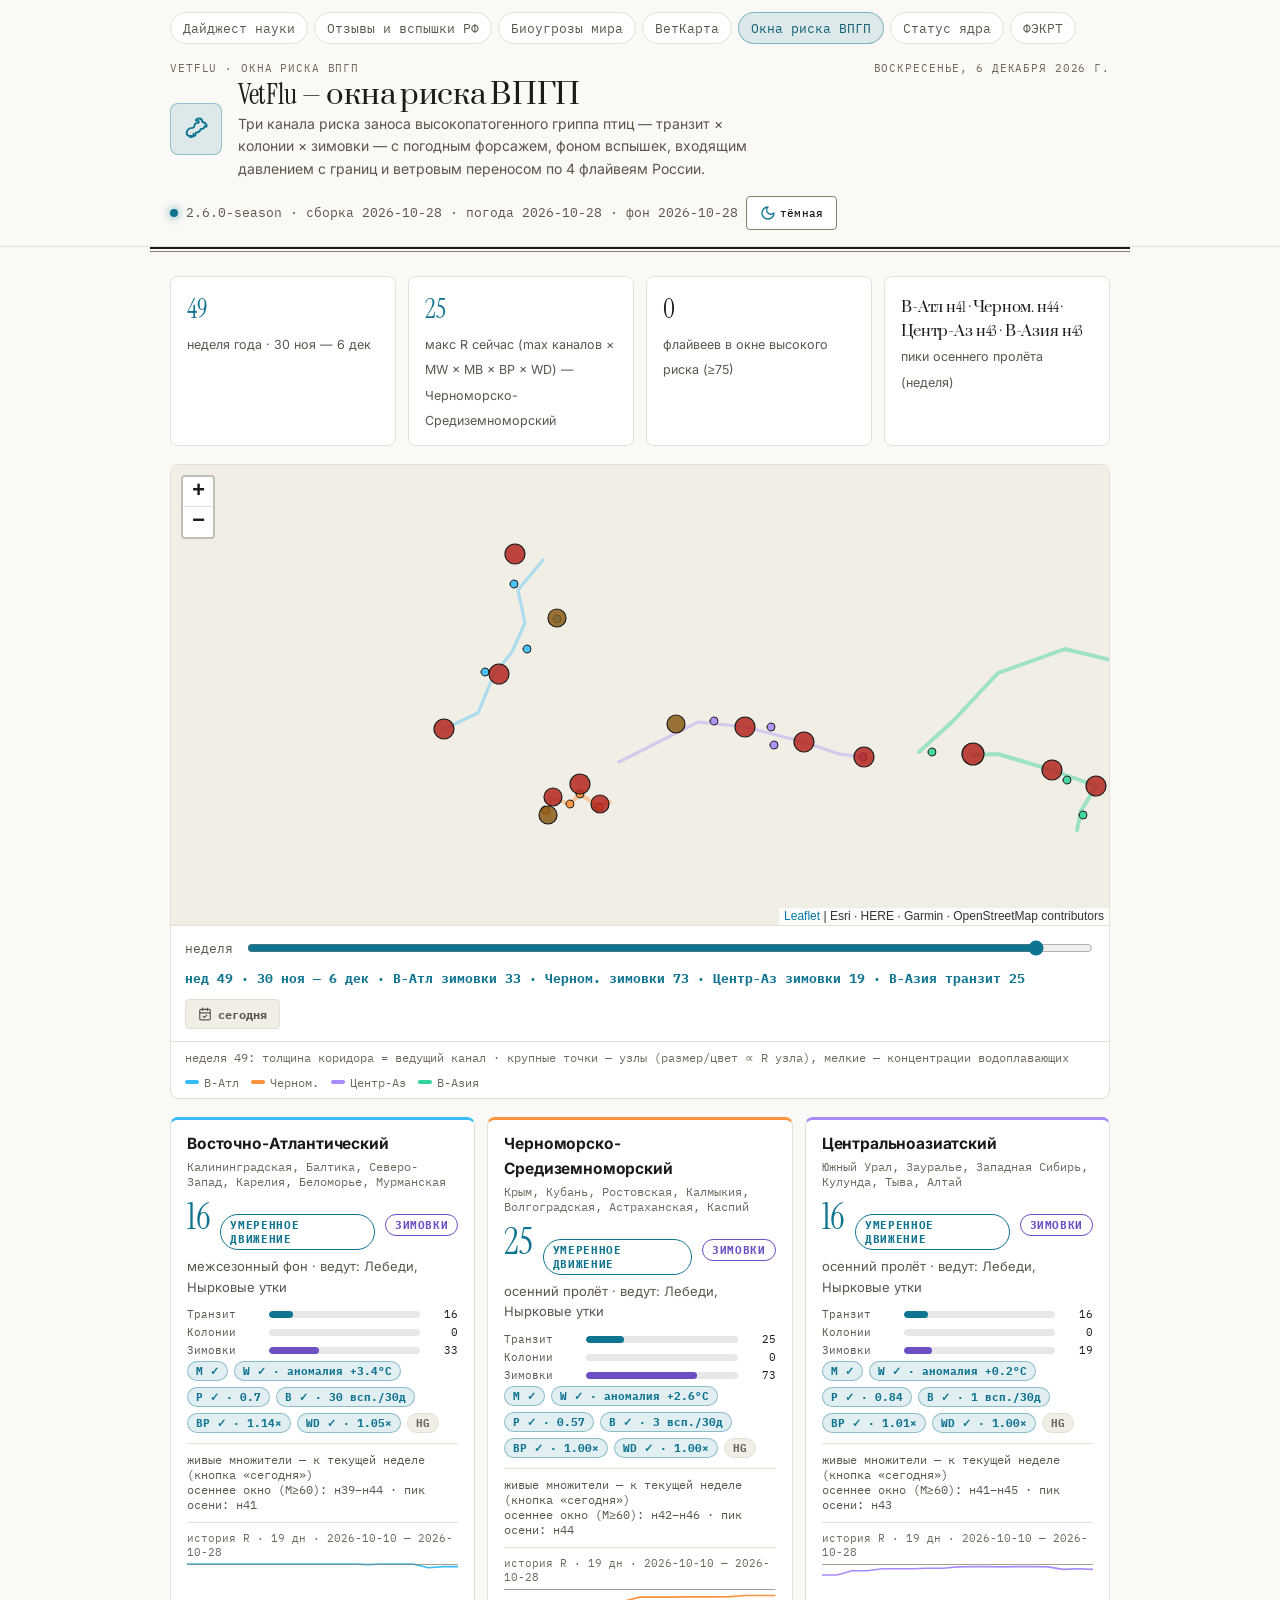
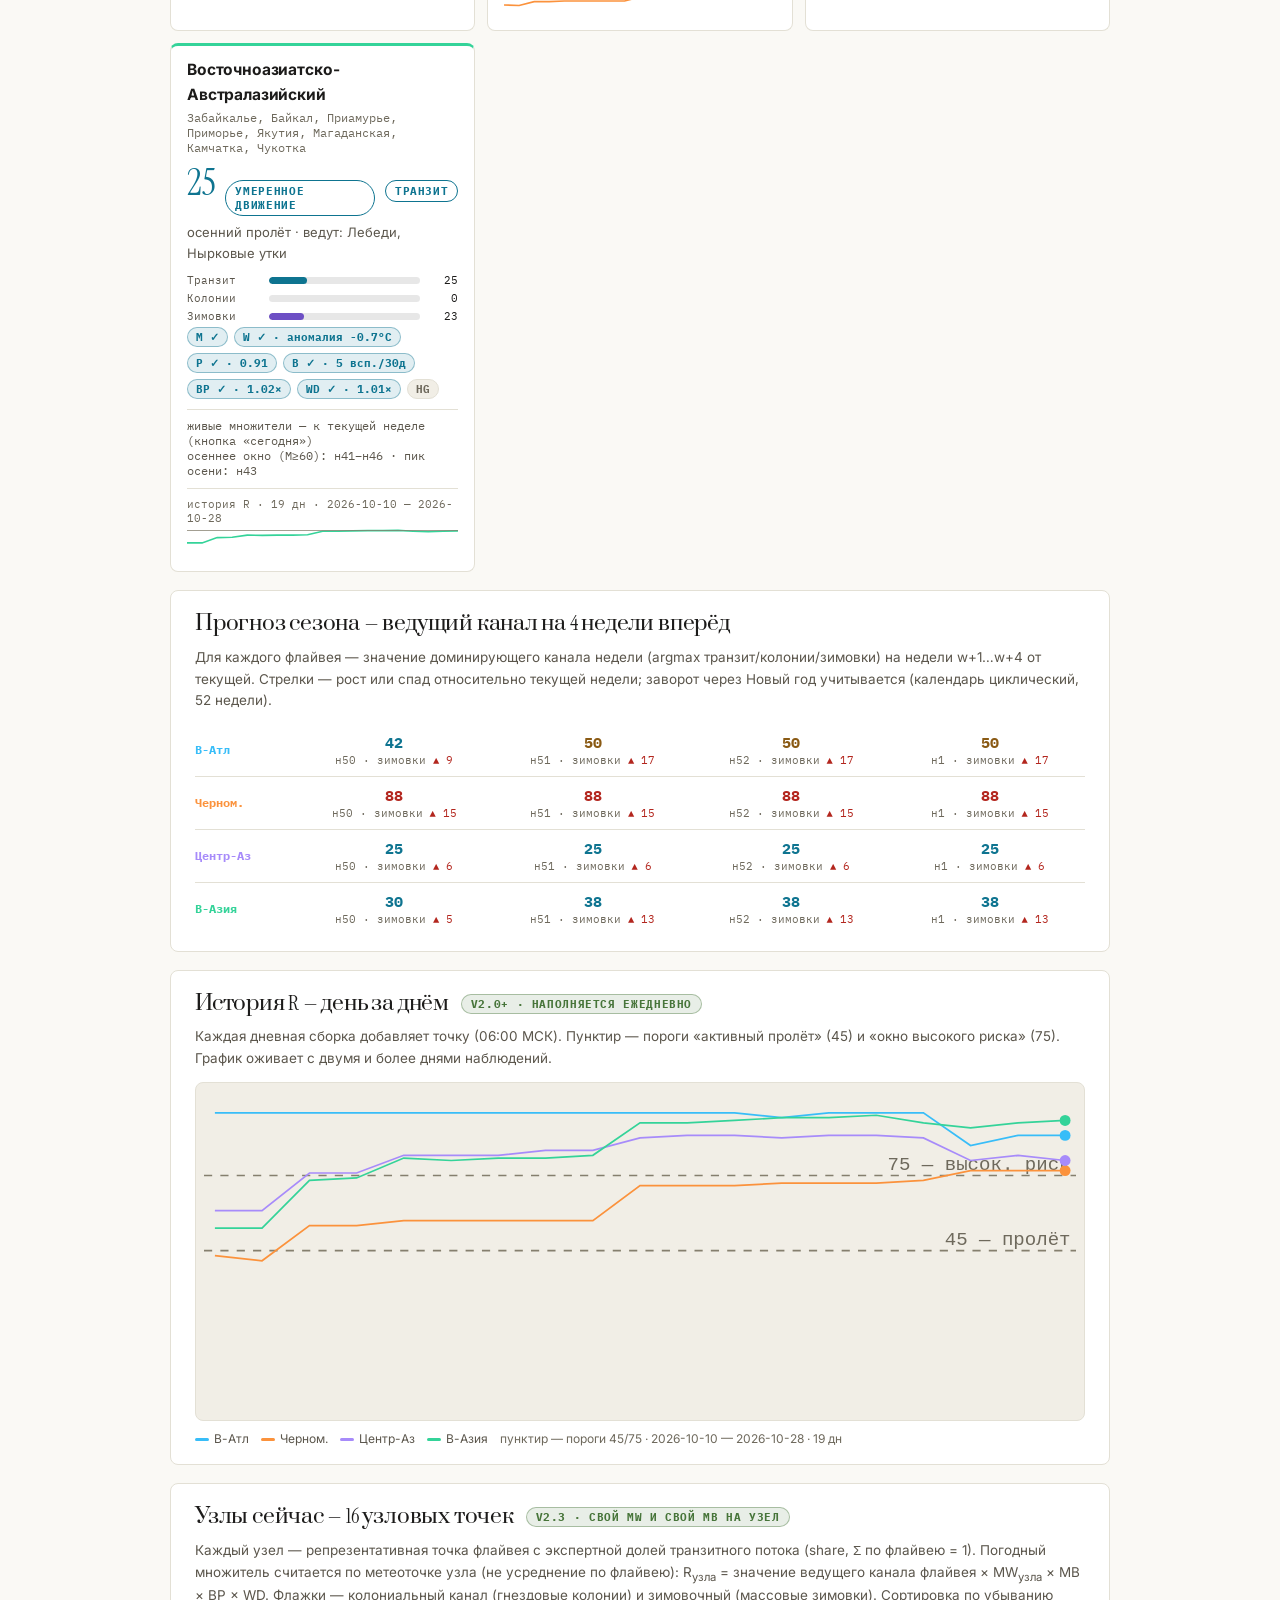
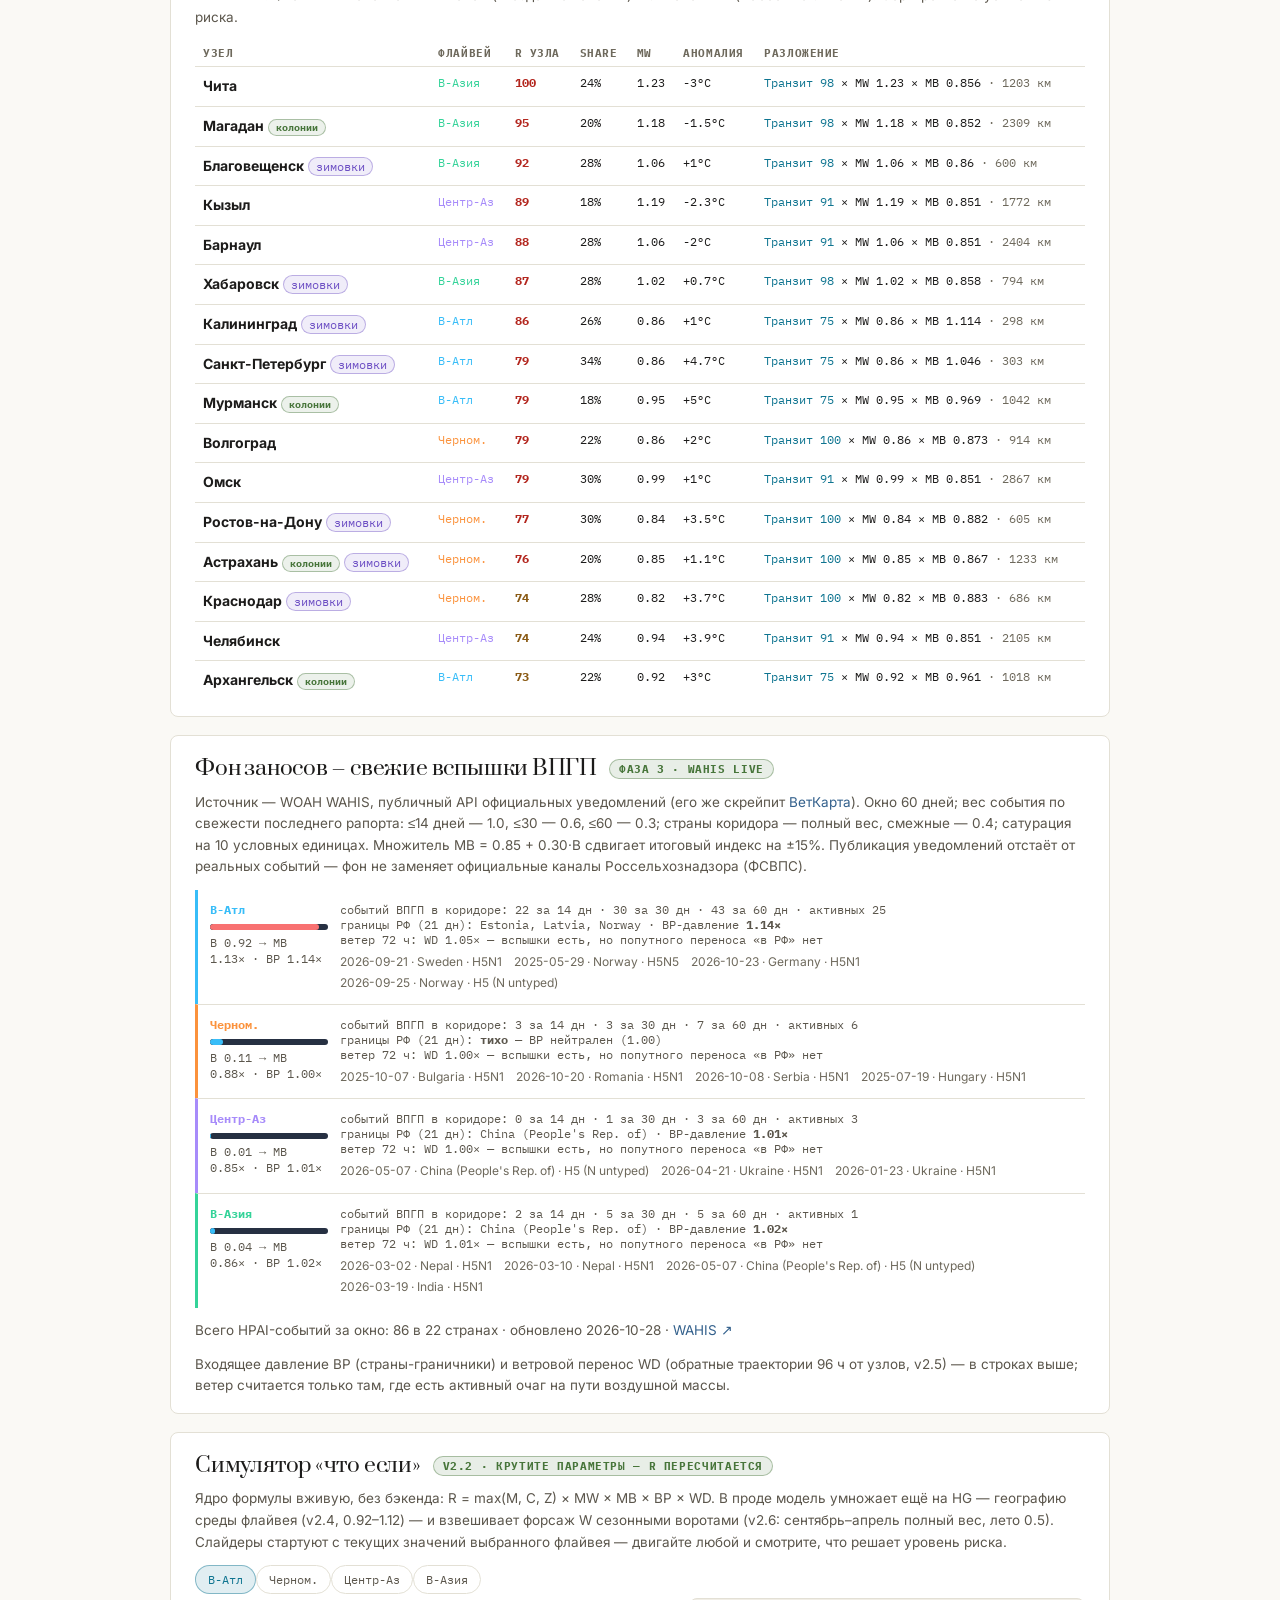
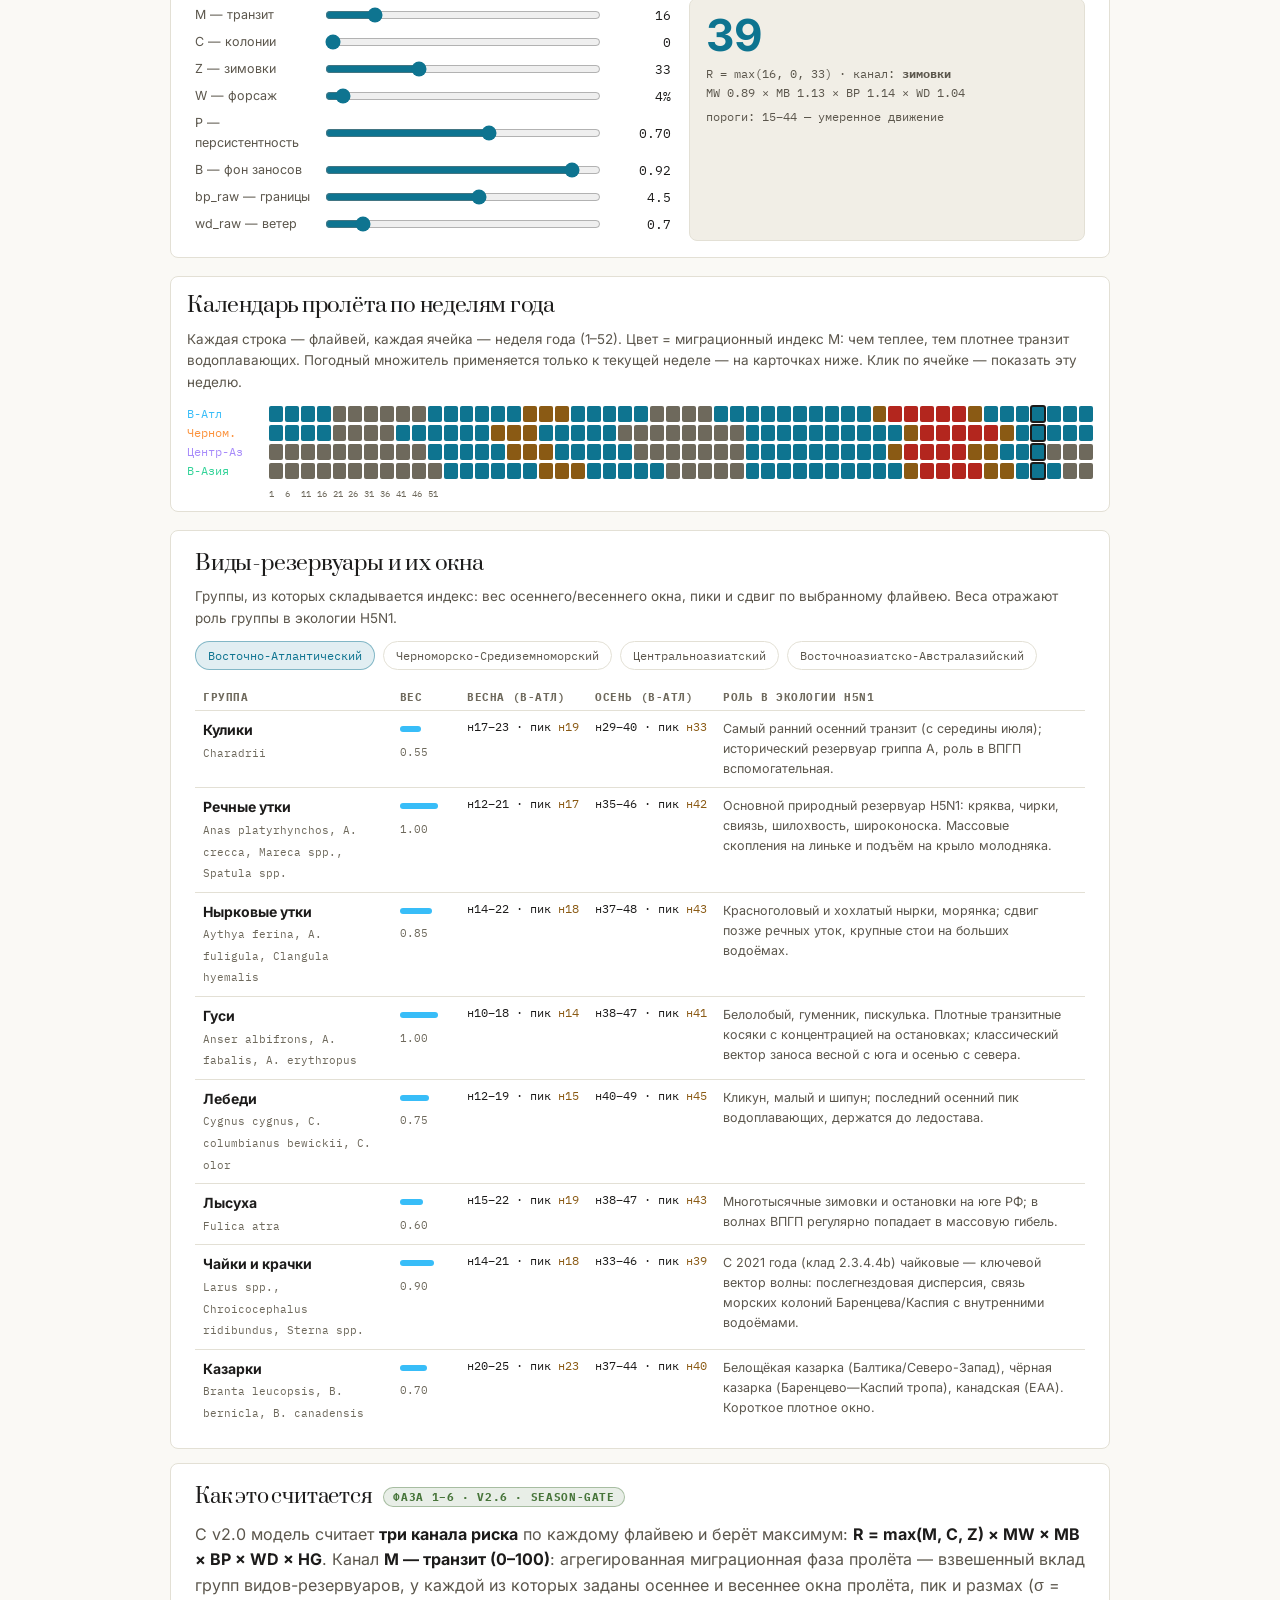
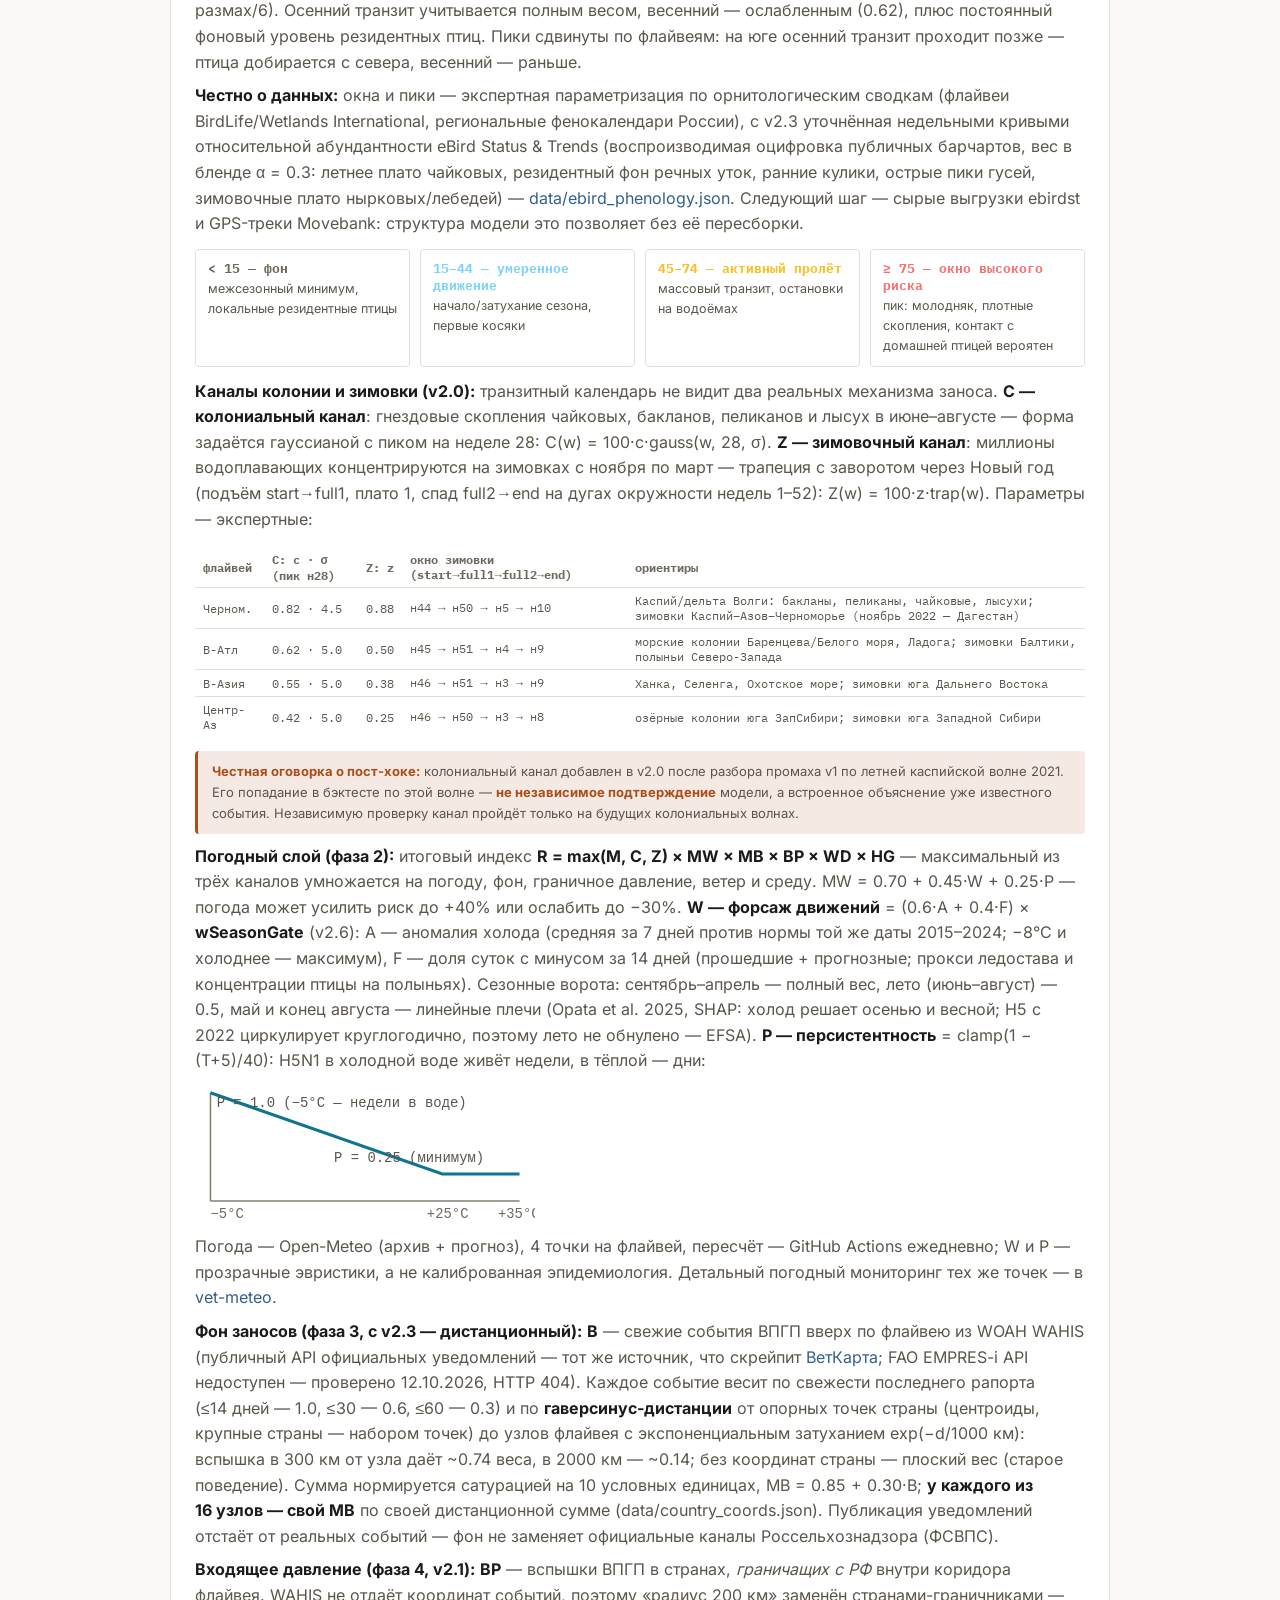
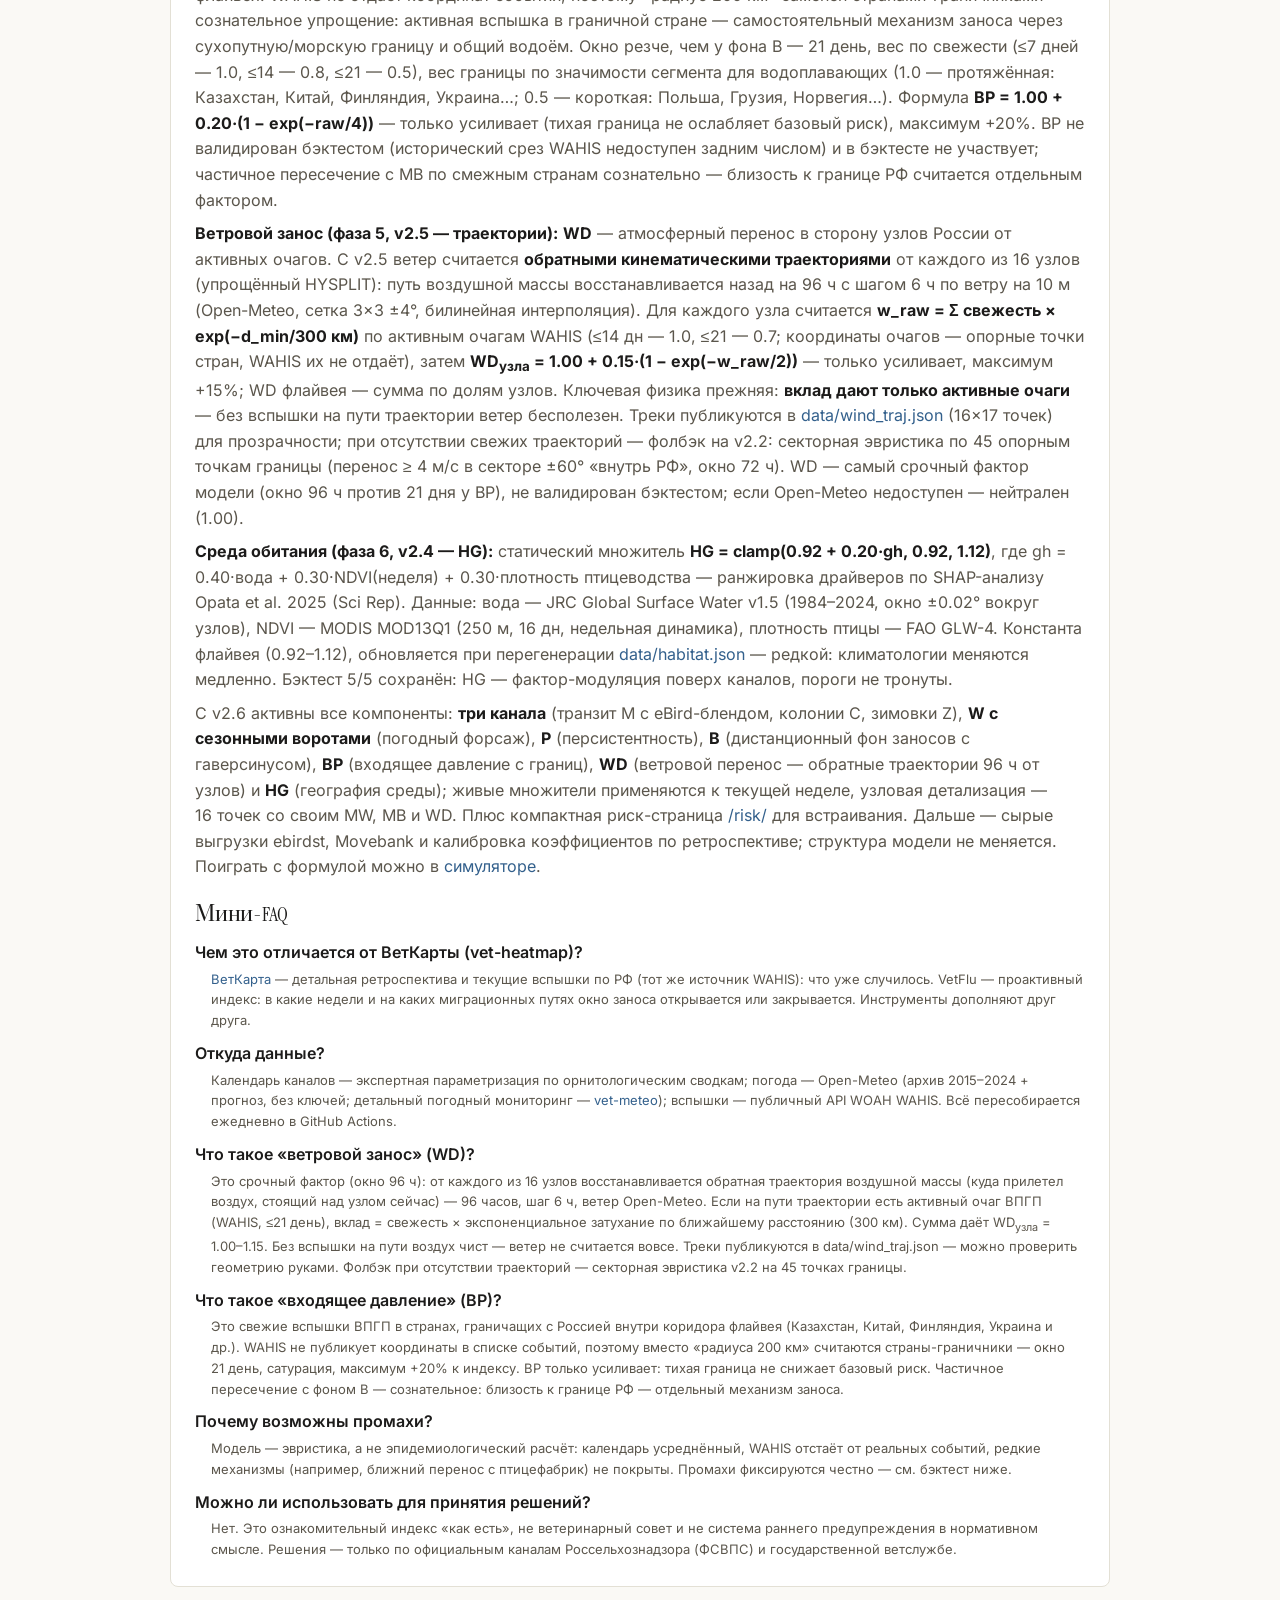
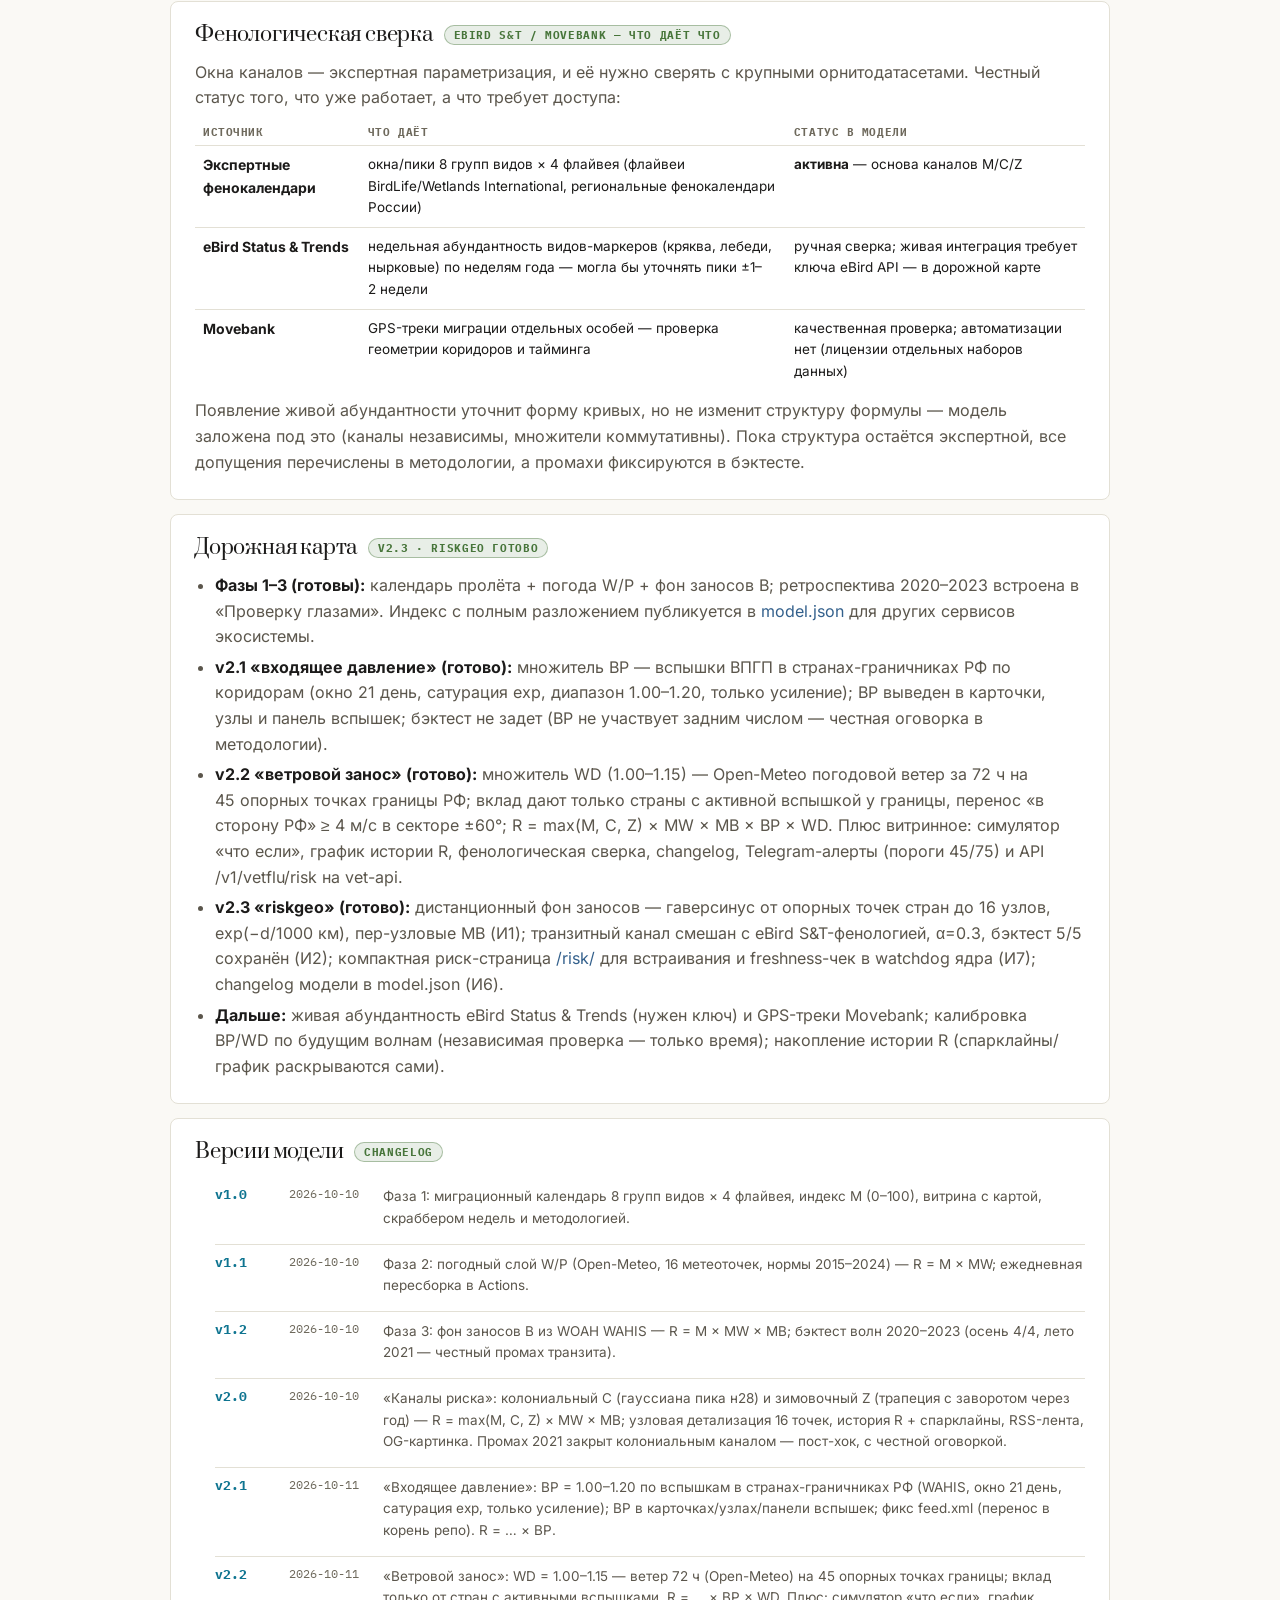
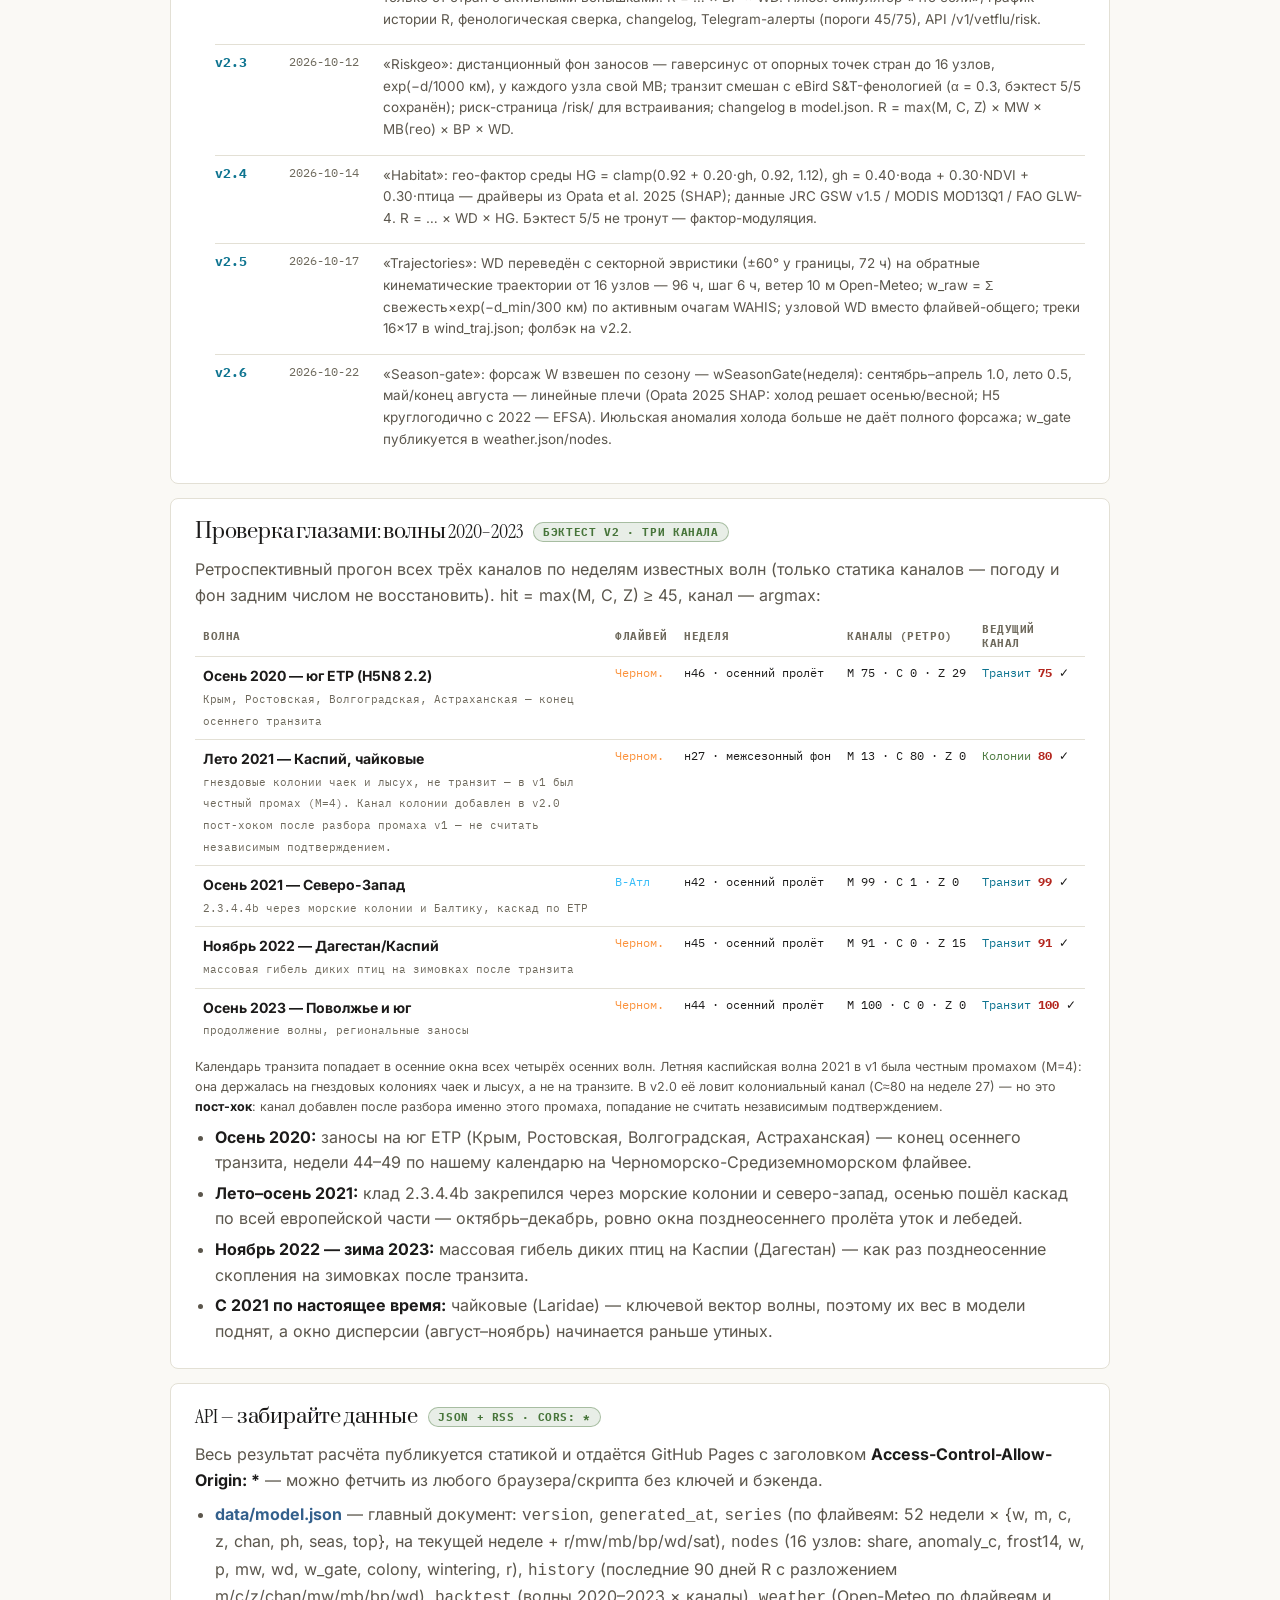
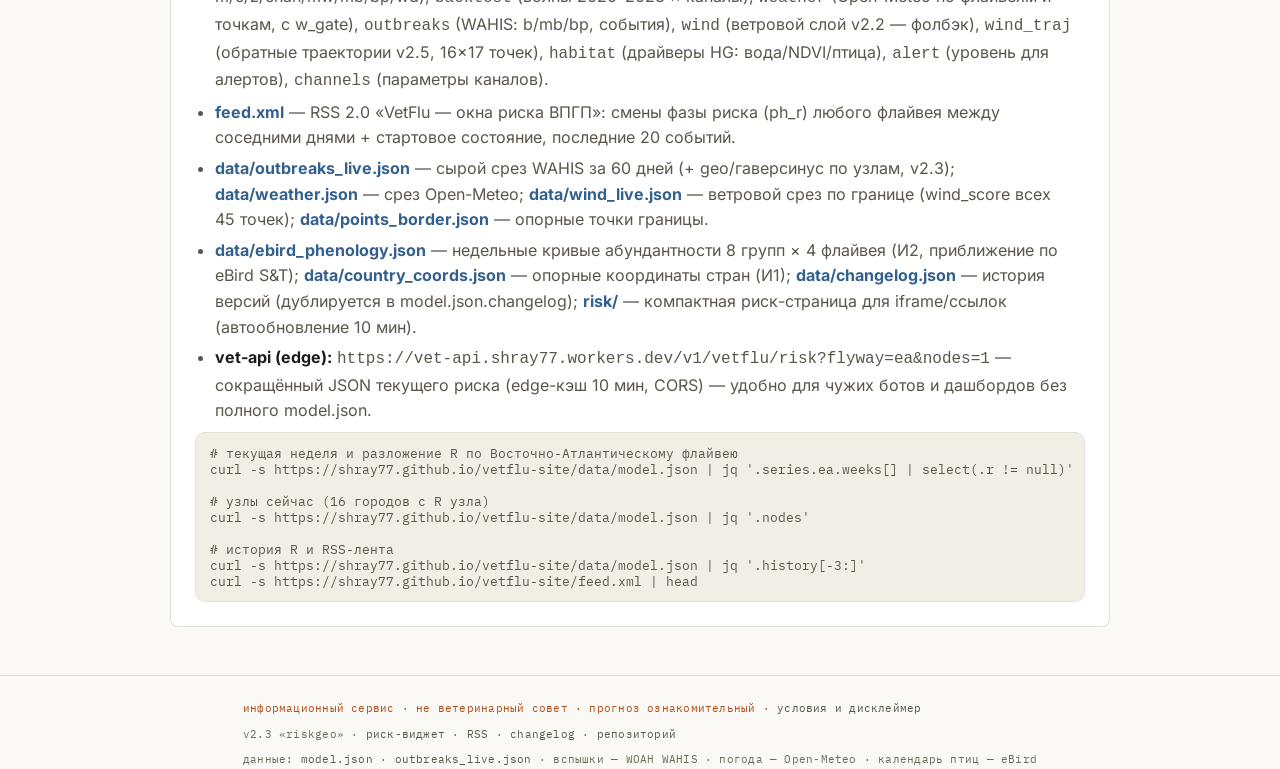
==== commit 193c1370: "Task 191: методология v2.6 — тексты витрины догнали модель (3 версии) - формула везде R = max(M,C,Z)" ====
--- a/index.html
+++ b/index.html
@@ -6,7 +6,7 @@
 <title>VetFlu — окна риска заноса гриппа птиц</title>
 <meta name="description" content="Предиктивные окна риска заноса высокопатогенного гриппа птиц (ВПГП) в РФ: три канала риска (транзит, колонии, зимовки) по 4&nbsp;флайвеям, 8&nbsp;групп видов-резервуаров, 52-недельный календарь + погодный слой (Open-Meteo) + живой фон вспышек WOAH WAHIS — ежедневный пересчёт индекса R.">
 <meta property="og:title" content="VetFlu — окна риска заноса гриппа птиц">
-<meta property="og:description" content="Индекс риска заноса ВПГП по 4&nbsp;флайвеям России: R = max(транзит, колонии, зимовки) × погодный форсаж × фон вспышек × границы × ветер. Календарь пролёта + узловая детализация 16&nbsp;городов + симулятор «что если» + живые данные (Open-Meteo, WOAH WAHIS) — ежедневный пересчёт.">
+<meta property="og:description" content="Индекс риска заноса ВПГП по 4&nbsp;флайвеям России: R = max(транзит, колонии, зимовки) × погодный форсаж × фон вспышек × границы × ветер × среда. Календарь пролёта + узловая детализация 16&nbsp;городов + симулятор «что если» + живые данные (Open-Meteo, WOAH WAHIS, JRC/MODIS/FAO) — ежедневный пересчёт.">
 <meta property="og:type" content="website">
 <meta property="og:url" content="https://shray77.github.io/vetflu-site/">
 <meta property="og:image" content="https://shray77.github.io/vetflu-site/og-image.png">
@@ -315,12 +315,12 @@
     <h2>Фон заносов — свежие вспышки ВПГП <span class="phase-badge p1">фаза 3 · WAHIS live</span></h2>
     <p class="sub">Источник — WOAH WAHIS, публичный API официальных уведомлений (его же скрейпит <a href="https://shray77.github.io/vet-heatmap/">ВетКарта</a>). Окно 60&nbsp;дней; вес события по свежести последнего рапорта: ≤14&nbsp;дней — 1.0, ≤30 — 0.6, ≤60 — 0.3; страны коридора — полный вес, смежные — 0.4; сатурация на 10&nbsp;условных единицах. Множитель MB = 0.85 + 0.30·B сдвигает итоговый индекс на ±15%. Публикация уведомлений отстаёт от реальных событий — фон не заменяет официальные каналы Россельхознадзора (ФСВПС).</p>
     <div id="ob-rows"></div>
-    <p class="sub" style="margin:12px 0 0">Входящее давление BP (страны-граничники) и ветровой перенос WD (сегменты границы, 72&nbsp;ч) — в строках выше; ветер считается только там, где у соседа активная вспышка.</p>
+    <p class="sub" style="margin:12px 0 0">Входящее давление BP (страны-граничники) и ветровой перенос WD (обратные траектории 96&nbsp;ч от узлов, v2.5) — в строках выше; ветер считается только там, где есть активный очаг на пути воздушной массы.</p>
   </section>
 
   <section class="panel" id="sim-panel">
     <h2>Симулятор «что если» <span class="phase-badge p1">v2.2 · крутите параметры — R пересчитается</span></h2>
-    <p class="sub">Формула v2.2 вживую, без бэкенда: R = max(M, C, Z) × MW × MB × BP × WD. Слайдеры стартуют с текущих значений выбранного флайвея — двигайте любой и смотрите, что решает уровень риска.</p>
+    <p class="sub">Ядро формулы вживую, без бэкенда: R = max(M, C, Z) × MW × MB × BP × WD. В проде модель умножает ещё на HG — географию среды флайвея (v2.4, 0.92–1.12) — и взвешивает форсаж W сезонными воротами (v2.6: сентябрь–апрель полный вес, лето 0.5). Слайдеры стартуют с текущих значений выбранного флайвея — двигайте любой и смотрите, что решает уровень риска.</p>
     <div class="sim-chips" id="sim-chips"></div>
     <div class="sim-grid">
       <div>
@@ -331,7 +331,7 @@
         <div class="sim-row"><label>P — персистентность</label><input id="sim_p" type="range" min="0.25" max="1" step="0.01"><output id="sim_p_o"></output></div>
         <div class="sim-row"><label>B — фон заносов</label><input id="sim_b" type="range" min="0" max="1" step="0.01"><output id="sim_b_o"></output></div>
         <div class="sim-row"><label title="сырой вклад вспышек в странах-граничниках: BP = 1 + 0.20·(1−exp(−raw/4))">bp_raw — границы</label><input id="sim_bpr" type="range" min="0" max="8" step="0.1"><output id="sim_bpr_o"></output></div>
-        <div class="sim-row"><label title="вспышки у границы × попутный ветер 72&nbsp;ч: WD = 1 + 0.15·(1−exp(−raw/2))">wd_raw — ветер</label><input id="sim_wdr" type="range" min="0" max="6" step="0.1"><output id="sim_wdr_o"></output></div>
+        <div class="sim-row"><label title="вспышки на пути обратной траектории узла (96&nbsp;ч): WD = 1 + 0.15·(1−exp(−raw/2))">wd_raw — ветер</label><input id="sim_wdr" type="range" min="0" max="6" step="0.1"><output id="sim_wdr_o"></output></div>
       </div>
       <div class="sim-out" id="sim-out"></div>
     </div>
@@ -353,8 +353,8 @@
   </section>
 
   <article class="doc" id="method">
-    <h2>Как это считается <span class="phase-badge p1">фаза 1–5 · v2.3 · riskgeo</span></h2>
-    <p>С v2.0 модель считает <b>три канала риска</b> по каждому флайвею и берёт максимум: <b>R = max(M, C, Z) × MW × MB × BP × WD</b>. Канал <b>M — транзит (0–100)</b>: агрегированная миграционная фаза пролёта — взвешенный вклад групп видов-резервуаров, у каждой из которых заданы осеннее и весеннее окна пролёта, пик и размах (σ = размах/6). Осенний транзит учитывается полным весом, весенний — ослабленным (0.62), плюс постоянный фоновый уровень резидентных птиц. Пики сдвинуты по флайвеям: на юге осенний транзит проходит позже — птица добирается с севера, весенний — раньше.</p>
+    <h2>Как это считается <span class="phase-badge p1">фаза 1–6 · v2.6 · season-gate</span></h2>
+    <p>С v2.0 модель считает <b>три канала риска</b> по каждому флайвею и берёт максимум: <b>R = max(M, C, Z) × MW × MB × BP × WD × HG</b>. Канал <b>M — транзит (0–100)</b>: агрегированная миграционная фаза пролёта — взвешенный вклад групп видов-резервуаров, у каждой из которых заданы осеннее и весеннее окна пролёта, пик и размах (σ = размах/6). Осенний транзит учитывается полным весом, весенний — ослабленным (0.62), плюс постоянный фоновый уровень резидентных птиц. Пики сдвинуты по флайвеям: на юге осенний транзит проходит позже — птица добирается с севера, весенний — раньше.</p>
     <p><b>Честно о данных:</b> окна и пики — экспертная параметризация по орнитологическим сводкам (флайвеи BirdLife/Wetlands International, региональные фенокалендари России), с v2.3 уточнённая недельными кривыми относительной абундантности eBird Status &amp; Trends (воспроизводимая оцифровка публичных барчартов, вес в бленде α = 0.3: летнее плато чайковых, резидентный фон речных уток, ранние кулики, острые пики гусей, зимовочные плато нырковых/лебедей) — <a href="./data/ebird_phenology.json">data/ebird_phenology.json</a>. Следующий шаг — сырые выгрузки ebirdst и GPS-треки Movebank: структура модели это позволяет без её пересборки.</p>
     <div class="thresholds">
       <div class="thr"><b style="color:var(--ds-faint)">&lt; 15 — фон</b>межсезонный минимум, локальные резидентные птицы</div>
@@ -373,7 +373,7 @@
       </table>
     </div>
     <div class="posthoc"><b>Честная оговорка о пост-хоке:</b> колониальный канал добавлен в v2.0 после разбора промаха v1 по летней каспийской волне 2021. Его попадание в бэктесте по этой волне — <b>не независимое подтверждение</b> модели, а встроенное объяснение уже известного события. Независимую проверку канал пройдёт только на будущих колониальных волнах.</div>
-    <p><b>Погодный слой (фаза 2):</b> итоговый индекс <b>R = max(M, C, Z) × MW × MB × BP × WD</b> — максимальный из трёх каналов умножается на погоду, фон, граничное давление и ветер. MW = 0.70 + 0.45·W + 0.25·P — погода может усилить риск до +40% или ослабить до −30%. <b>W — форсаж движений</b> = 0.6·A + 0.4·F: A — аномалия холода (средняя за 7&nbsp;дней против нормы той же даты 2015–2024; −8°C и холоднее — максимум), F — доля суток с минусом за 14&nbsp;дней (прошедшие + прогнозные; прокси ледостава и концентрации птицы на полыньях). <b>P — персистентность</b> = clamp(1 − (T+5)/40): H5N1 в холодной воде живёт недели, в тёплой — дни:</p>
+    <p><b>Погодный слой (фаза 2):</b> итоговый индекс <b>R = max(M, C, Z) × MW × MB × BP × WD × HG</b> — максимальный из трёх каналов умножается на погоду, фон, граничное давление, ветер и среду. MW = 0.70 + 0.45·W + 0.25·P — погода может усилить риск до +40% или ослабить до −30%. <b>W — форсаж движений</b> = (0.6·A + 0.4·F) × <b>wSeasonGate</b> (v2.6): A — аномалия холода (средняя за 7&nbsp;дней против нормы той же даты 2015–2024; −8°C и холоднее — максимум), F — доля суток с минусом за 14&nbsp;дней (прошедшие + прогнозные; прокси ледостава и концентрации птицы на полыньях). Сезонные ворота: сентябрь–апрель — полный вес, лето (июнь–август) — 0.5, май и конец августа — линейные плечи (Opata et al. 2025, SHAP: холод решает осенью и весной; H5 с 2022 циркулирует круглогодично, поэтому лето не обнулено — EFSA). <b>P — персистентность</b> = clamp(1 − (T+5)/40): H5N1 в холодной воде живёт недели, в тёплой — дни:</p>
     <svg viewBox="0 0 220 92" style="max-width:340px;width:100%;height:auto;display:block;margin:6px 0 10px" role="img" aria-label="Кривая персистентности P(T)">
       <line x1="10" y1="77" x2="210" y2="77" style="stroke:var(--ds-border-strong)" stroke-width="1"/>
       <line x1="10" y1="7" x2="10" y2="77" style="stroke:var(--ds-border-strong)" stroke-width="1"/>
@@ -384,11 +384,12 @@
       <text x="150" y="88" style="fill:var(--ds-faint)" font-size="9" font-family="monospace">+25°C</text>
       <text x="196" y="88" style="fill:var(--ds-faint)" font-size="9" font-family="monospace">+35°C</text>
     </svg>
-    <p>Погода — Open-Meteo (архив + прогноз), 4&nbsp;точки на флайвей, пересчёт — GitHub Actions ежедневно; W и P — прозрачные эвристики, а не калиброванная эпидемиология. Детальный погодный мониторинг тех же точек — в <a href="https://shray77.github.io/vet-meteo/">vet-meteo</a>.</p>
-    <p><b>Фон заносов (фаза 3, с v2.3 — дистанционный):</b> <b>B</b> — свежие события ВПГП вверх по флайвею из WOAH WAHIS (публичный API официальных уведомлений — тот же источник, что скрейпит <a href="https://shray77.github.io/vet-heatmap/">ВетКарта</a>; FAO EMPRES-i API недоступен — проверено 12.10.2026, HTTP 404). Каждое событие весит по свежести последнего рапорта (≤14&nbsp;дней — 1.0, ≤30 — 0.6, ≤60 — 0.3) и по <b>гаверсинус-дистанции</b> от опорных точек страны (центроиды, крупные страны — набором точек) до узлов флайвея с экспоненциальным затуханием exp(−d/1000&nbsp;км): вспышка в 300&nbsp;км от узла даёт ~0.74 веса, в 2000&nbsp;км — ~0.14; без координат страны — плоский вес (старое поведение). Сумма нормируется сатурацией на 10&nbsp;условных единицах, MB = 0.85 + 0.30·B; <b>у каждого из 16&nbsp;узлов — свой MB</b> по своей дистанционной сумме (data/country_coords.json). Публикация уведомлений отстаёт от реальных событий — фон не заменяет официальные каналы Россельхознадзора (ФСВПС).</p>
-    <p><b>Входящее давление (фаза 4, v2.1):</b> <b>BP</b> — вспышки ВПГП в странах, <i>граничащих с РФ</i> внутри коридора флайвея. WAHIS не отдаёт координат событий, поэтому «радиус 200&nbsp;км» заменён странами-граничниками — сознательное упрощение: активная вспышка в граничной стране — самостоятельный механизм заноса через сухопутную/морскую границу и общий водоём. Окно резче, чем у фона B — 21&nbsp;день, вес по свежести (≤7&nbsp;дней — 1.0, ≤14 — 0.8, ≤21 — 0.5), вес границы по значимости сегмента для водоплавающих (1.0 — протяжённая: Казахстан, Китай, Финляндия, Украина…; 0.5 — короткая: Польша, Грузия, Норвегия…). Формула <b>BP = 1.00 + 0.20·(1 − exp(−raw/4))</b> — только усиливает (тихая граница не ослабляет базовый риск), максимум +20%. BP не валидирован бэктестом (исторический срез WAHIS недоступен задним числом) и в бэктесте не участвует; частичное пересечение с MB по смежным странам сознательно — близость к границе РФ считается отдельным фактором.</p>
-    <p><b>Ветровой занос (фаза 5, v2.2):</b> <b>WD</b> — атмосферный перенос в сторону России у границ со странами-граничниками. WAHIS координат не отдаёт, поэтому геометрия строится на <b>45&nbsp;опорных точках границы</b> (data/points_border.json: страна, координата, inward-азимут «внутрь РФ»): Open-Meteo отдаёт погодовой ветер за прошедшие 72&nbsp;ч одним batch-запросом. Для каждой точки считается <b>wind_score</b> — доля часов, когда скорость ≥ 4&nbsp;м/с и направление переноса (метеоветер + 180°) попадает в сектор ±60° от inward. Ключевая физика: <b>вклад дают только страны с активной вспышкой</b> (≤21&nbsp;день, из BP-событий WAHIS): вклад = свежесть вспышки × вес границы × wind_score её сегментов — без вспышки ветер бесполезен. Формула <b>WD = 1.00 + 0.15·(1 − exp(−wd_raw/2))</b> — только усиливает, максимум +15%. WD — самый срочный фактор модели (окно 72&nbsp;ч против 21&nbsp;дня у BP), не валидирован бэктестом; если Open-Meteo недоступен — нейтрален (1.00).</p>
-    <p>С v2.3 активны все компоненты: <b>три канала</b> (транзит M с eBird-блендом, колонии C, зимовки Z), <b>W</b> (погодный форсаж), <b>P</b> (персистентность), <b>B</b> (дистанционный фон заносов с гаверсинусом), <b>BP</b> (входящее давление с границ) и <b>WD</b> (ветровой перенос, 72&nbsp;ч); живые множители применяются к текущей неделе, узловая детализация — 16&nbsp;точек со своим MW и своим MB. Плюс компактная риск-страница <a href="./risk/">/risk/</a> для встраивания. Дальше — сырые выгрузки ebirdst, Movebank и калибровка коэффициентов по ретроспективе; структура модели не меняется. Поиграть с формулой можно в <a href="#sim-panel">симуляторе</a>.</p>
+    <p>Погода — Open-Meteo (архив + прогноз), 4 точки на флайвей, пересчёт — GitHub Actions ежедневно; W и P — прозрачные эвристики, а не калиброванная эпидемиология. Детальный погодный мониторинг тех же точек — в <a href="https://shray77.github.io/vet-meteo/">vet-meteo</a>.</p>
+    <p><b>Фон заносов (фаза 3, с v2.3 — дистанционный):</b> <b>B</b> — свежие события ВПГП вверх по флайвею из WOAH WAHIS (публичный API официальных уведомлений — тот же источник, что скрейпит <a href="https://shray77.github.io/vet-heatmap/">ВетКарта</a>; FAO EMPRES-i API недоступен — проверено 12.10.2026, HTTP 404). Каждое событие весит по свежести последнего рапорта (≤14&nbsp;дней — 1.0, ≤30 — 0.6, ≤60 — 0.3) и по <b>гаверсинус-дистанции</b> от опорных точек страны (центроиды, крупные страны — набором точек) до узлов флайвея с экспоненциальным затуханием exp(−d/1000&nbsp;км): вспышка в 300&nbsp;км от узла даёт ~0.74 веса, в 2000&nbsp;км — ~0.14; без координат страны — плоский вес (старое поведение). Сумма нормируется сатурацией на 10 условных единицах, MB = 0.85 + 0.30·B; <b>у каждого из 16&nbsp;узлов — свой MB</b> по своей дистанционной сумме (data/country_coords.json). Публикация уведомлений отстаёт от реальных событий — фон не заменяет официальные каналы Россельхознадзора (ФСВПС).</p>
+    <p><b>Входящее давление (фаза 4, v2.1):</b> <b>BP</b> — вспышки ВПГП в странах, <i>граничащих с РФ</i> внутри коридора флайвея. WAHIS не отдаёт координат событий, поэтому «радиус 200&nbsp;км» заменён странами-граничниками — сознательное упрощение: активная вспышка в граничной стране — самостоятельный механизм заноса через сухопутную/морскую границу и общий водоём. Окно резче, чем у фона B — 21 день, вес по свежести (≤7&nbsp;дней — 1.0, ≤14 — 0.8, ≤21 — 0.5), вес границы по значимости сегмента для водоплавающих (1.0 — протяжённая: Казахстан, Китай, Финляндия, Украина…; 0.5 — короткая: Польша, Грузия, Норвегия…). Формула <b>BP = 1.00 + 0.20·(1 − exp(−raw/4))</b> — только усиливает (тихая граница не ослабляет базовый риск), максимум +20%. BP не валидирован бэктестом (исторический срез WAHIS недоступен задним числом) и в бэктесте не участвует; частичное пересечение с MB по смежным странам сознательно — близость к границе РФ считается отдельным фактором.</p>
+    <p><b>Ветровой занос (фаза 5, v2.5 — траектории):</b> <b>WD</b> — атмосферный перенос в сторону узлов России от активных очагов. С v2.5 ветер считается <b>обратными кинематическими траекториями</b> от каждого из 16&nbsp;узлов (упрощённый HYSPLIT): путь воздушной массы восстанавливается назад на 96&nbsp;ч с шагом 6&nbsp;ч по ветру на 10&nbsp;м (Open-Meteo, сетка 3×3 ±4°, билинейная интерполяция). Для каждого узла считается <b>w_raw = Σ свежесть × exp(−d_min/300&nbsp;км)</b> по активным очагам WAHIS (≤14&nbsp;дн — 1.0, ≤21 — 0.7; координаты очагов — опорные точки стран, WAHIS их не отдаёт), затем <b>WD<sub>узла</sub> = 1.00 + 0.15·(1 − exp(−w_raw/2))</b> — только усиливает, максимум +15%; WD флайвея — сумма по долям узлов. Ключевая физика прежняя: <b>вклад дают только активные очаги</b> — без вспышки на пути траектории ветер бесполезен. Треки публикуются в <a href="./data/wind_traj.json">data/wind_traj.json</a> (16×17&nbsp;точек) для прозрачности; при отсутствии свежих траекторий — фолбэк на v2.2: секторная эвристика по 45 опорным точкам границы (перенос ≥ 4&nbsp;м/с в секторе ±60° «внутрь РФ», окно 72&nbsp;ч). WD — самый срочный фактор модели (окно 96&nbsp;ч против 21&nbsp;дня у BP), не валидирован бэктестом; если Open-Meteo недоступен — нейтрален (1.00).</p>
+    <p><b>Среда обитания (фаза 6, v2.4 — HG):</b> статический множитель <b>HG = clamp(0.92 + 0.20·gh, 0.92, 1.12)</b>, где gh = 0.40·вода + 0.30·NDVI(неделя) + 0.30·плотность птицеводства — ранжировка драйверов по SHAP-анализу Opata et al. 2025 (Sci Rep). Данные: вода — JRC Global Surface Water v1.5 (1984–2024, окно ±0.02° вокруг узлов), NDVI — MODIS MOD13Q1 (250&nbsp;м, 16&nbsp;дн, недельная динамика), плотность птицы — FAO GLW-4. Константа флайвея (0.92–1.12), обновляется при перегенерации <a href="./data/habitat.json">data/habitat.json</a> — редкой: климатологии меняются медленно. Бэктест 5/5 сохранён: HG — фактор-модуляция поверх каналов, пороги не тронуты.</p>
+    <p>С v2.6 активны все компоненты: <b>три канала</b> (транзит M с eBird-блендом, колонии C, зимовки Z), <b>W с сезонными воротами</b> (погодный форсаж), <b>P</b> (персистентность), <b>B</b> (дистанционный фон заносов с гаверсинусом), <b>BP</b> (входящее давление с границ), <b>WD</b> (ветровой перенос — обратные траектории 96&nbsp;ч от узлов) и <b>HG</b> (география среды); живые множители применяются к текущей неделе, узловая детализация — 16&nbsp;точек со своим MW, MB и WD. Плюс компактная риск-страница <a href="./risk/">/risk/</a> для встраивания. Дальше — сырые выгрузки ebirdst, Movebank и калибровка коэффициентов по ретроспективе; структура модели не меняется. Поиграть с формулой можно в <a href="#sim-panel">симуляторе</a>.</p>
     <h2 style="margin-top:18px">Мини-FAQ</h2>
     <dl class="faq">
       <dt>Чем это отличается от ВетКарты (vet-heatmap)?</dt>
@@ -396,7 +397,7 @@
       <dt>Откуда данные?</dt>
       <dd>Календарь каналов — экспертная параметризация по орнитологическим сводкам; погода — Open-Meteo (архив 2015–2024 + прогноз, без ключей; детальный погодный мониторинг — <a href="https://shray77.github.io/vet-meteo/">vet-meteo</a>); вспышки — публичный API WOAH WAHIS. Всё пересобирается ежедневно в GitHub Actions.</dd>
       <dt>Что такое «ветровой занос» (WD)?</dt>
-      <dd>Это срочный фактор (окно 72&nbsp;ч): если в стране-граничнике есть активная вспышка ВПГП, модель смотрит ветер на опорных точках границы — дул ли перенос в сторону России (≥ 4&nbsp;м/с, в секторе ±60° «внутрь РФ»). Доля «постановочных» часов × свежесть вспышки × вес границы даёт вклад в WD = 1.00–1.15. Без вспышки у соседа ветер не считается вовсе — перенос бесполезен, если вирус не там. Данные — Open-Meteo, тот же безключевой источник, что и погодный слой.</dd>
+      <dd>Это срочный фактор (окно 96&nbsp;ч): от каждого из 16&nbsp;узлов восстанавливается обратная траектория воздушной массы (куда прилетел воздух, стоящий над узлом сейчас) — 96 часов, шаг 6&nbsp;ч, ветер Open-Meteo. Если на пути траектории есть активный очаг ВПГП (WAHIS, ≤21 день), вклад = свежесть × экспоненциальное затухание по ближайшему расстоянию (300&nbsp;км). Сумма даёт WD<sub>узла</sub> = 1.00–1.15. Без вспышки на пути воздух чист — ветер не считается вовсе. Треки публикуются в data/wind_traj.json — можно проверить геометрию руками. Фолбэк при отсутствии траекторий — секторная эвристика v2.2 на 45 точках границы.</dd>
       <dt>Что такое «входящее давление» (BP)?</dt>
       <dd>Это свежие вспышки ВПГП в странах, граничащих с Россией внутри коридора флайвея (Казахстан, Китай, Финляндия, Украина и др.). WAHIS не публикует координаты в списке событий, поэтому вместо «радиуса 200&nbsp;км» считаются страны-граничники — окно 21&nbsp;день, сатурация, максимум +20% к индексу. BP только усиливает: тихая граница не снижает базовый риск. Частичное пересечение с фоном B — сознательное: близость к границе РФ — отдельный механизм заноса.</dd>
       <dt>Почему возможны промахи?</dt>
@@ -438,9 +439,12 @@
       <li><span class="cl-v">v1.1</span><span class="cl-d">2026-10-10</span><span>Фаза 2: погодный слой W/P (Open-Meteo, 16&nbsp;метеоточек, нормы 2015–2024) — R = M × MW; ежедневная пересборка в Actions.</span></li>
       <li><span class="cl-v">v1.2</span><span class="cl-d">2026-10-10</span><span>Фаза 3: фон заносов B из WOAH WAHIS — R = M × MW × MB; бэктест волн 2020–2023 (осень 4/4, лето 2021 — честный промах транзита).</span></li>
       <li><span class="cl-v">v2.0</span><span class="cl-d">2026-10-10</span><span>«Каналы риска»: колониальный C (гауссиана пика н28) и зимовочный Z (трапеция с заворотом через год) — R = max(M, C, Z) × MW × MB; узловая детализация 16&nbsp;точек, история R + спарклайны, RSS-лента, OG-картинка. Промах 2021 закрыт колониальным каналом — пост-хок, с честной оговоркой.</span></li>
-      <li><span class="cl-v">v2.1</span><span class="cl-d">2026-10-11</span><span>«Входящее давление»: BP = 1.00–1.20 по вспышкам в странах-граничниках РФ (WAHIS, окно 21&nbsp;день, сатурация exp, только усиление); BP в карточках/узлах/панели вспышек; фикс feed.xml (перенос в корень репо). R = … × BP.</span></li>
-      <li><span class="cl-v">v2.2</span><span class="cl-d">2026-10-11</span><span>«Ветровой занос»: WD = 1.00–1.15 — ветер 72&nbsp;ч (Open-Meteo) на 45&nbsp;опорных точках границы; вклад только от стран с активными вспышками. R = … × BP × WD. Плюс: симулятор «что если», график истории R, фенологическая сверка, changelog, Telegram-алерты (пороги 45/75), API /v1/vetflu/risk.</span></li>
+      <li><span class="cl-v">v2.1</span><span class="cl-d">2026-10-11</span><span>«Входящее давление»: BP = 1.00–1.20 по вспышкам в странах-граничниках РФ (WAHIS, окно 21 день, сатурация exp, только усиление); BP в карточках/узлах/панели вспышек; фикс feed.xml (перенос в корень репо). R = … × BP.</span></li>
+      <li><span class="cl-v">v2.2</span><span class="cl-d">2026-10-11</span><span>«Ветровой занос»: WD = 1.00–1.15 — ветер 72&nbsp;ч (Open-Meteo) на 45 опорных точках границы; вклад только от стран с активными вспышками. R = … × BP × WD. Плюс: симулятор «что если», график истории R, фенологическая сверка, changelog, Telegram-алерты (пороги 45/75), API /v1/vetflu/risk.</span></li>
       <li><span class="cl-v">v2.3</span><span class="cl-d">2026-10-12</span><span>«Riskgeo»: дистанционный фон заносов — гаверсинус от опорных точек стран до 16&nbsp;узлов, exp(−d/1000&nbsp;км), у каждого узла свой MB; транзит смешан с eBird S&T-фенологией (α = 0.3, бэктест 5/5 сохранён); риск-страница /risk/ для встраивания; changelog в model.json. R = max(M, C, Z) × MW × MB(гео) × BP × WD.</span></li>
+      <li><span class="cl-v">v2.4</span><span class="cl-d">2026-10-14</span><span>«Habitat»: гео-фактор среды HG = clamp(0.92 + 0.20·gh, 0.92, 1.12), gh = 0.40·вода + 0.30·NDVI + 0.30·птица — драйверы из Opata et al. 2025 (SHAP); данные JRC GSW v1.5 / MODIS MOD13Q1 / FAO GLW-4. R = … × WD × HG. Бэктест 5/5 не тронут — фактор-модуляция.</span></li>
+      <li><span class="cl-v">v2.5</span><span class="cl-d">2026-10-17</span><span>«Trajectories»: WD переведён с секторной эвристики (±60° у границы, 72&nbsp;ч) на обратные кинематические траектории от 16&nbsp;узлов — 96&nbsp;ч, шаг 6&nbsp;ч, ветер 10&nbsp;м Open-Meteo; w_raw = Σ свежесть×exp(−d_min/300&nbsp;км) по активным очагам WAHIS; узловой WD вместо флайвей-общего; треки 16×17 в wind_traj.json; фолбэк на v2.2.</span></li>
+      <li><span class="cl-v">v2.6</span><span class="cl-d">2026-10-22</span><span>«Season-gate»: форсаж W взвешен по сезону — wSeasonGate(неделя): сентябрь–апрель 1.0, лето 0.5, май/конец августа — линейные плечи (Opata 2025 SHAP: холод решает осенью/весной; H5 круглогодично с 2022 — EFSA). Июльская аномалия холода больше не даёт полного форсажа; w_gate публикуется в weather.json/nodes.</span></li>
     </ul>
   </article>
 
@@ -461,11 +465,11 @@
     <h2>API — забирайте данные <span class="phase-badge p1">JSON + RSS · CORS: *</span></h2>
     <p>Весь результат расчёта публикуется статикой и отдаётся GitHub Pages с заголовком <b>Access-Control-Allow-Origin: *</b> — можно фетчить из любого браузера/скрипта без ключей и бэкенда.</p>
     <ul>
-      <li><b><a href="./data/model.json">data/model.json</a></b> — главный документ: <code>version</code>, <code>generated_at</code>, <code>series</code> (по флайвеям: 52&nbsp;недели × {w, m, c, z, chan, ph, seas, top}, на текущей неделе + r/mw/mb/bp/wd/sat), <code>nodes</code> (16&nbsp;узлов: share, anomaly_c, frost14, w, p, mw, colony, wintering, r), <code>history</code> (последние 90&nbsp;дней R с разложением m/c/z/chan/mw/mb/bp/wd), <code>backtest</code> (волны 2020–2023 × каналы), <code>weather</code> (Open-Meteo по флайвеям и точкам), <code>outbreaks</code> (WAHIS: b/mb/bp, события), <code>wind</code> (ветровой слой v2.2), <code>alert</code> (уровень для алертов), <code>channels</code> (параметры каналов).</li>
-      <li><b><a href="./feed.xml">feed.xml</a></b> — RSS 2.0 «VetFlu — окна риска ВПГП»: смены фазы риска (ph_r) любого флайвея между соседними днями + стартовое состояние, последние 20&nbsp;событий.</li>
+      <li><b><a href="./data/model.json">data/model.json</a></b> — главный документ: <code>version</code>, <code>generated_at</code>, <code>series</code> (по флайвеям: 52 недели × {w, m, c, z, chan, ph, seas, top}, на текущей неделе + r/mw/mb/bp/wd/sat), <code>nodes</code> (16&nbsp;узлов: share, anomaly_c, frost14, w, p, mw, wd, w_gate, colony, wintering, r), <code>history</code> (последние 90&nbsp;дней R с разложением m/c/z/chan/mw/mb/bp/wd), <code>backtest</code> (волны 2020–2023 × каналы), <code>weather</code> (Open-Meteo по флайвеям и точкам, с w_gate), <code>outbreaks</code> (WAHIS: b/mb/bp, события), <code>wind</code> (ветровой слой v2.2 — фолбэк), <code>wind_traj</code> (обратные траектории v2.5, 16×17&nbsp;точек), <code>habitat</code> (драйверы HG: вода/NDVI/птица), <code>alert</code> (уровень для алертов), <code>channels</code> (параметры каналов).</li>
+      <li><b><a href="./feed.xml">feed.xml</a></b> — RSS 2.0 «VetFlu — окна риска ВПГП»: смены фазы риска (ph_r) любого флайвея между соседними днями + стартовое состояние, последние 20 событий.</li>
       <li><b><a href="./data/outbreaks_live.json">data/outbreaks_live.json</a></b> — сырой срез WAHIS за 60&nbsp;дней (+ geo/гаверсинус по узлам, v2.3); <b><a href="./data/weather.json">data/weather.json</a></b> — срез Open-Meteo; <b><a href="./data/wind_live.json">data/wind_live.json</a></b> — ветровой срез по границе (wind_score всех 45&nbsp;точек); <b><a href="./data/points_border.json">data/points_border.json</a></b> — опорные точки границы.</li>
-      <li><b><a href="./data/ebird_phenology.json">data/ebird_phenology.json</a></b> — недельные кривые абундантности 8&nbsp;групп × 4&nbsp;флайвея (И2, приближение по eBird S&T); <b><a href="./data/country_coords.json">data/country_coords.json</a></b> — опорные координаты стран (И1); <b><a href="./data/changelog.json">data/changelog.json</a></b> — история версий (дублируется в model.json.changelog); <b><a href="./risk/">risk/</a></b> — компактная риск-страница для iframe/ссылок (автообновление 10&nbsp;мин).</li>
-      <li><b>vet-api (edge):</b> <code>https://vet-api.shray77.workers.dev/v1/vetflu/risk?flyway=ea&amp;nodes=1</code> — сокращённый JSON текущего риска (edge-кэш 10&nbsp;мин, CORS) — удобно для чужих ботов и дашбордов без полного model.json.</li>
+      <li><b><a href="./data/ebird_phenology.json">data/ebird_phenology.json</a></b> — недельные кривые абундантности 8 групп × 4 флайвея (И2, приближение по eBird S&T); <b><a href="./data/country_coords.json">data/country_coords.json</a></b> — опорные координаты стран (И1); <b><a href="./data/changelog.json">data/changelog.json</a></b> — история версий (дублируется в model.json.changelog); <b><a href="./risk/">risk/</a></b> — компактная риск-страница для iframe/ссылок (автообновление 10 мин).</li>
+      <li><b>vet-api (edge):</b> <code>https://vet-api.shray77.workers.dev/v1/vetflu/risk?flyway=ea&amp;nodes=1</code> — сокращённый JSON текущего риска (edge-кэш 10 мин, CORS) — удобно для чужих ботов и дашбордов без полного model.json.</li>
     </ul>
     <p style="font:12.5px var(--mono);background:var(--surface2);border:1px solid var(--border);border-radius:10px;padding:12px 14px;overflow-x:auto;white-space:pre;color:var(--muted)"># текущая неделя и разложение R по Восточно-Атлантическому флайвею
 curl -s https://shray77.github.io/vetflu-site/data/model.json | jq '.series.ea.weeks[] | select(.r != null)'
--- a/vet-ds.css
+++ b/vet-ds.css
@@ -1,5 +1,5 @@
 /* ==========================================================================
-   vet-ds v2.3 «Научная периодика» — дизайн-система ветеринарной экосистемы
+   vet-ds v2.4.2 «Научная периодика» — дизайн-система ветеринарной экосистемы
    --------------------------------------------------------------------------
    v2.1:  редакционный слой — .ds-rule-double, .ds-dropcap, .ds-spark,
           .ds-overline--rule, .ds-masthead-meta, .ds-theme-toggle--labeled
@@ -68,6 +68,16 @@
           :popover-open. Урок QA: @supports (popover: popover) — ложь
           даже в свежих Chromium (HTML-атрибут ≠ CSS-свойство).
           Повод: код-ревью Task 178 («сайты тоже»).
+   v2.4.2: хвост аудита 183 (Task 184) — фокус в один канон: .ds-btn
+           больше не гасит чернильный контур блока 18 собственным
+           box-shadow (дубль v2.3-эпохи, :514/:1072 — последний настоящий
+           дубль селектора ядра); блок 24 вкладывает и полевые секции —
+           section[data-theme="field"/"night"] получают фон/радиус/
+           паддинг (containment без inline-костылей — example.html
+           почищен); стрелка .ds-select переопределена для field
+           (#524D45) и night (#A2957B — 5.47:1, прежде наследовала
+           корневую 3.20:1); gate.yml: push-ветка починена (ain] →
+           [main]), dart-срез gen/ds_tokens.g.dart гейтится diff-ом.
    Один файл: токены + компоненты. Подключается витриной как копия
    (репо приватное — CDN недоступен) или git submodule.
 
@@ -511,7 +521,9 @@
               color var(--ds-dur) var(--ds-ease);
 }
 .ds-btn:hover { background: var(--ds-surface2); border-color: var(--ds-text); }
-.ds-btn:focus-visible { outline: none; box-shadow: var(--ds-focus); }
+/* v2.4.2: собственный box-shadow-фокус снят — кнопка живёт общим
+   чернильным контуром блока 18 (дубль селектора .ds-btn:focus-visible
+   на :514/:1072 был последним настоящим дублем ядра, аудит 183-С4) */
 .ds-btn:active { transform: translateY(1px); }
 .ds-btn:disabled, .ds-btn[aria-disabled="true"] {
   opacity: .45; cursor: not-allowed; transform: none;
@@ -704,6 +716,15 @@
 }
 [data-theme="instrument"] .ds-select {
   background-image: url("data:image/svg+xml,%3Csvg xmlns='http://www.w3.org/2000/svg' width='12' height='12' viewBox='0 0 24 24' fill='none' stroke='%23939EA9' stroke-width='2' stroke-linecap='round'%3E%3Cpath d='m6 9 6 6 6-6'/%3E%3C/svg%3E");
+}
+/* v2.4.2: полевые стрелки — прежде тема наследовала корневую (#6E695C:
+   на ночном #16130E лишь 3.20:1 — небуквенная графика §1.4.11 у самой
+   кромки); каждой теме — своя, по её faint-токену, как у dark/instrument */
+[data-theme="field"] .ds-select {
+  background-image: url("data:image/svg+xml,%3Csvg xmlns='http://www.w3.org/2000/svg' width='12' height='12' viewBox='0 0 24 24' fill='none' stroke='%23524D45' stroke-width='2' stroke-linecap='round'%3E%3Cpath d='m6 9 6 6 6-6'/%3E%3C/svg%3E");
+}
+[data-theme="night"] .ds-select {
+  background-image: url("data:image/svg+xml,%3Csvg xmlns='http://www.w3.org/2000/svg' width='12' height='12' viewBox='0 0 24 24' fill='none' stroke='%23A2957B' stroke-width='2' stroke-linecap='round'%3E%3Cpath d='m6 9 6 6 6-6'/%3E%3C/svg%3E");
 }
 
 .ds-kbd {
@@ -1178,15 +1199,20 @@
 /* ГРАБЛЯ (эксперимент THI/CCI): color наследуется ВЫЧИСЛЕННЫМ значением от body —
    вложенная section[data-theme] перебивает токены, но не унаследованный цвет. */
 [data-theme="dark"], [data-theme="instrument"],
-[data-theme="light"], [data-theme="form"] {
+[data-theme="light"], [data-theme="form"],
+[data-theme="field"], [data-theme="night"] {
   color: var(--ds-text);
   background-color: transparent;
 }
-section[data-theme="dark"], section[data-theme="instrument"], section[data-theme="form"] {
+section[data-theme="dark"], section[data-theme="instrument"], section[data-theme="form"],
+section[data-theme="field"], section[data-theme="night"] {
   background-color: var(--ds-bg);
   border-radius: var(--ds-radius);
   padding: var(--ds-space-4);
 }
+/* v2.4.2: полевой containment — секции «Солнце»/ночь вкладываются как
+   dark/form: фон/радиус/паддинг из ядра, без inline-костылей в витрине
+   (аудит 183-С5; стенд example.html почищен синхронно) */
 
 /* -- 25. Голос B «Формуляр» — data-theme="form" ----------------------------------- */
 [data-theme="form"] {
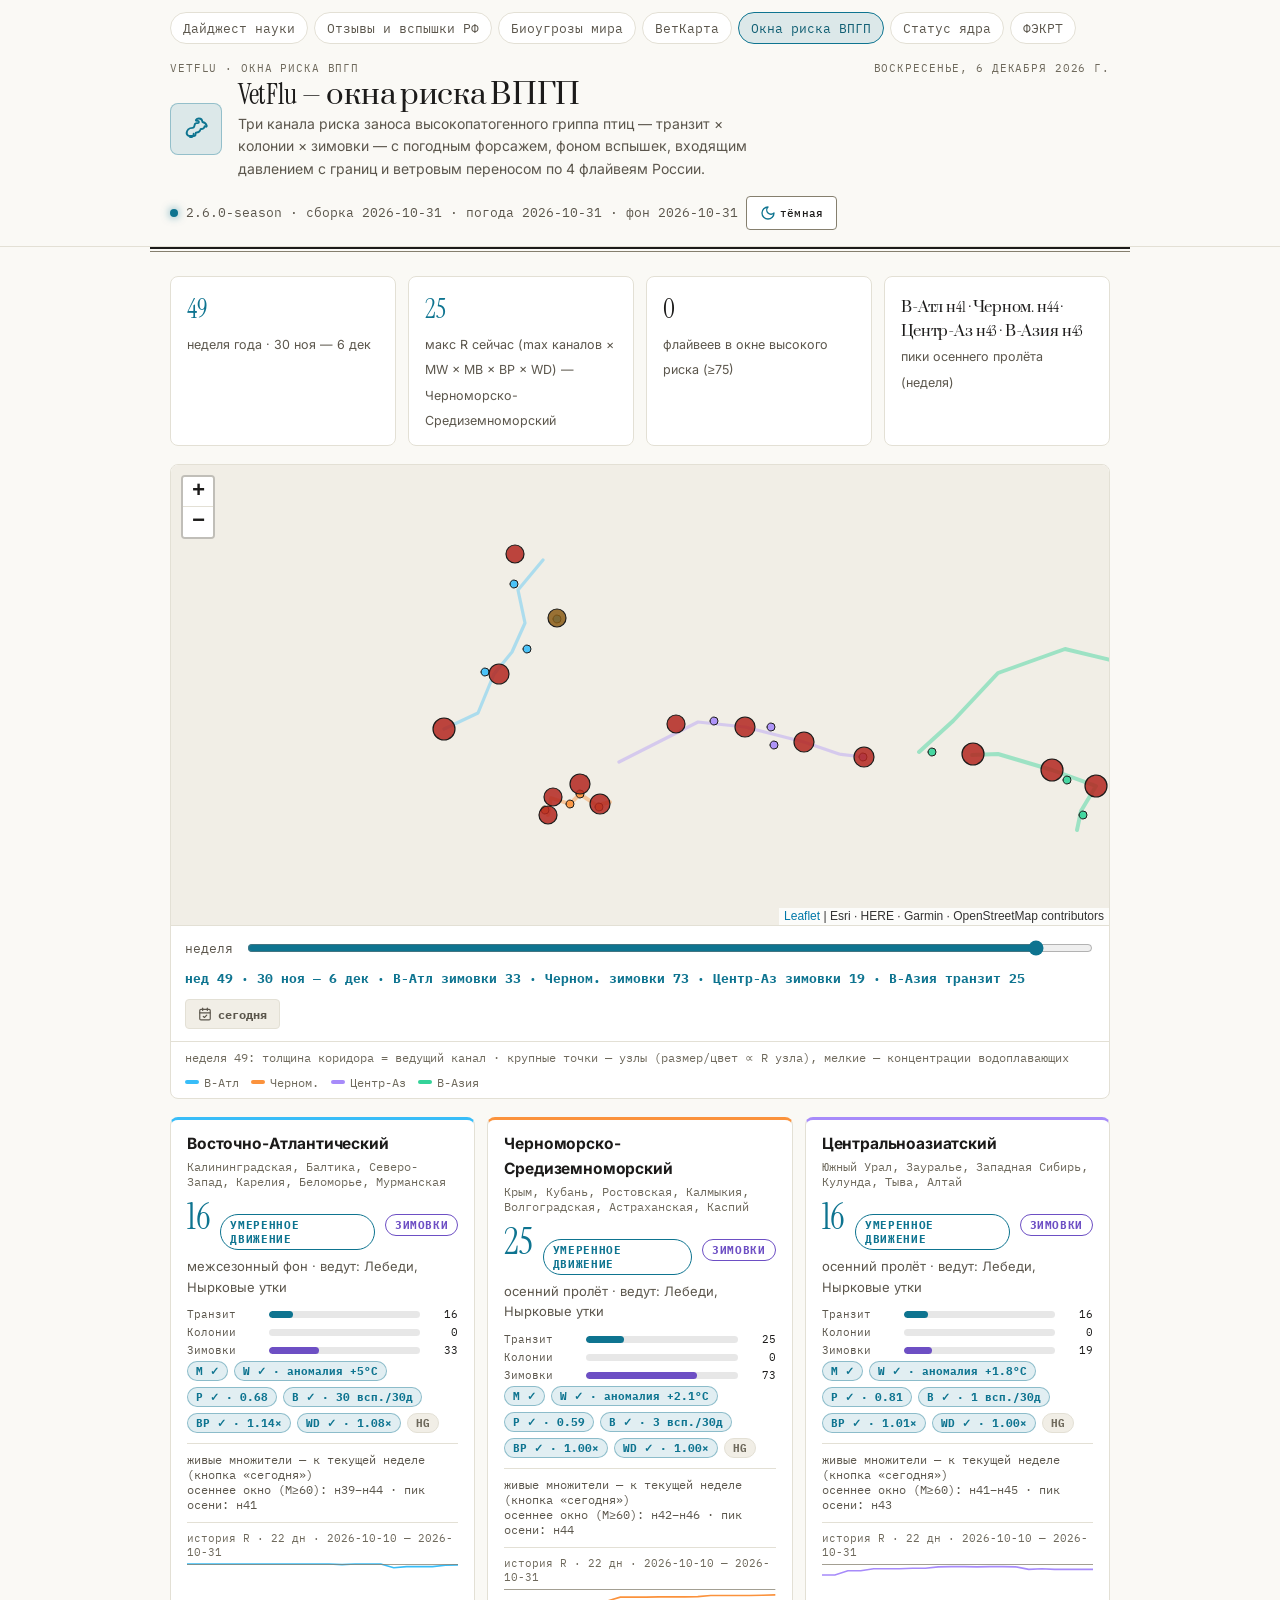
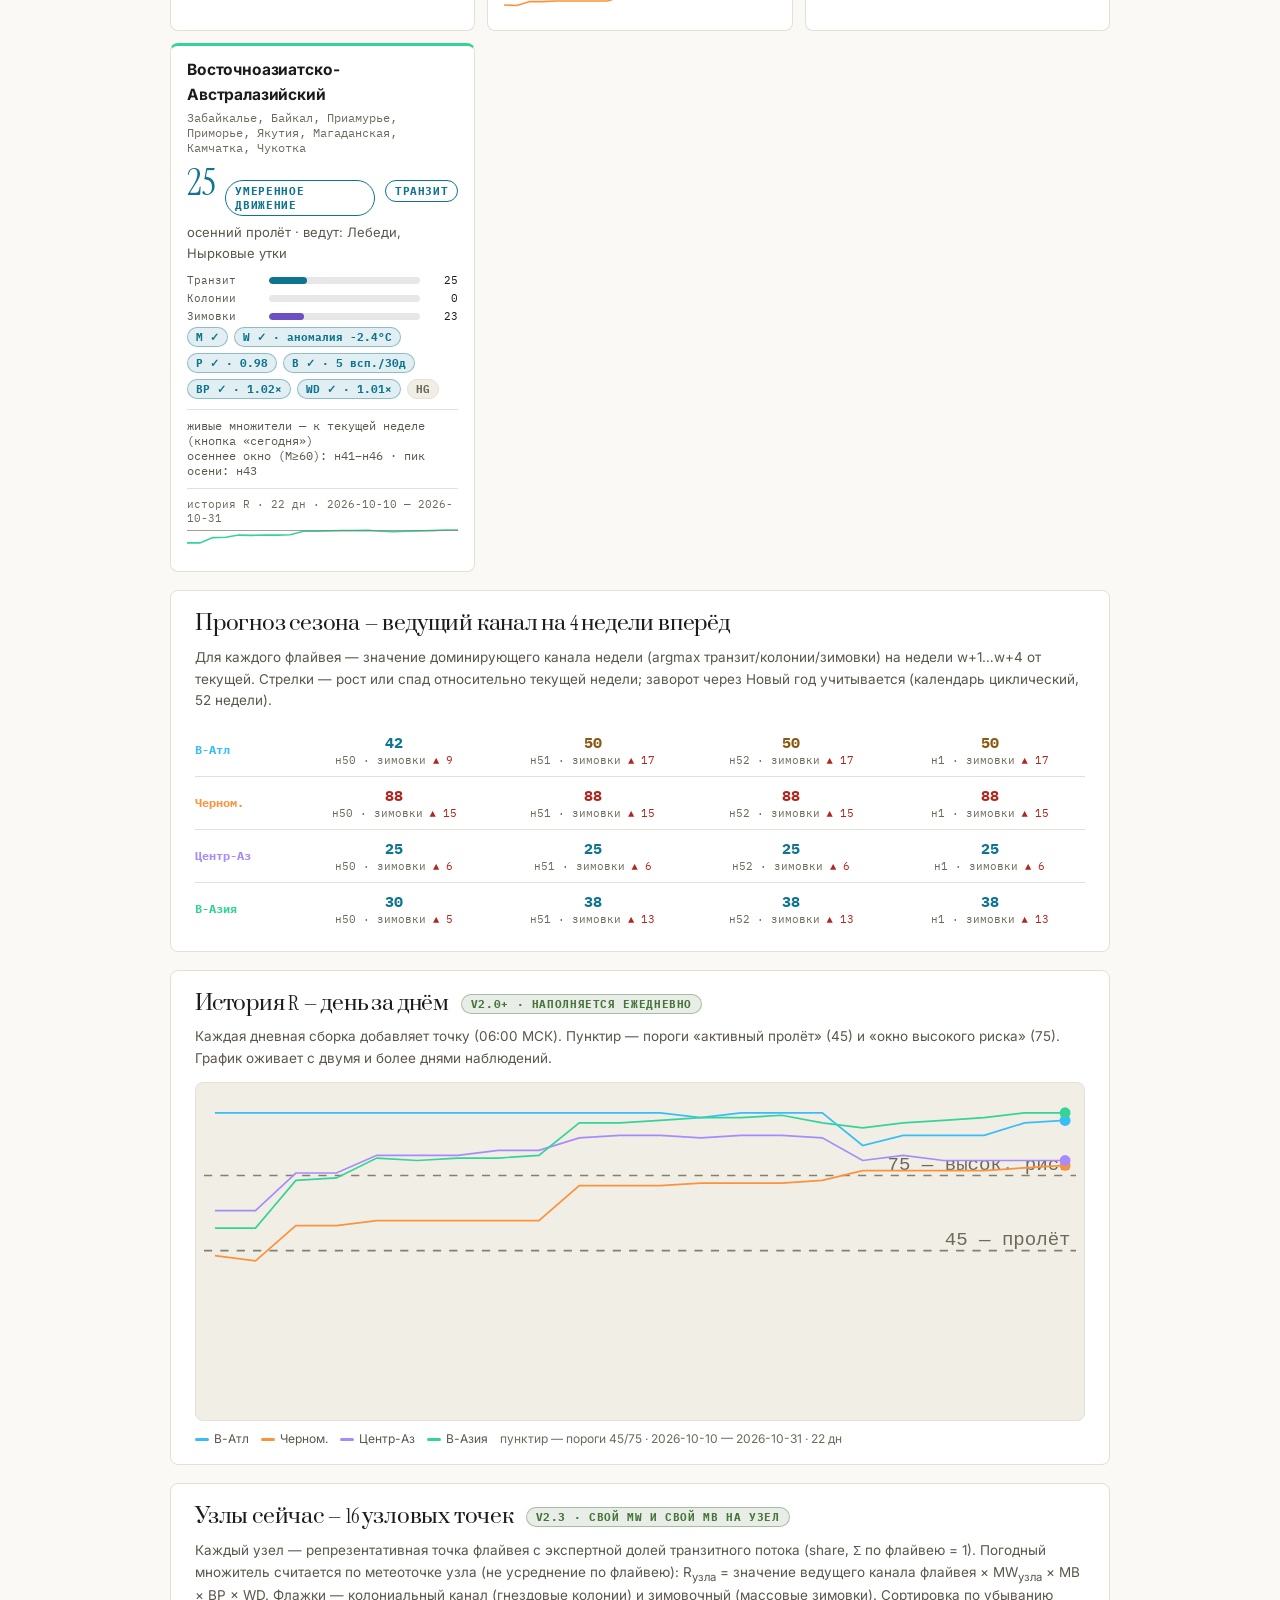
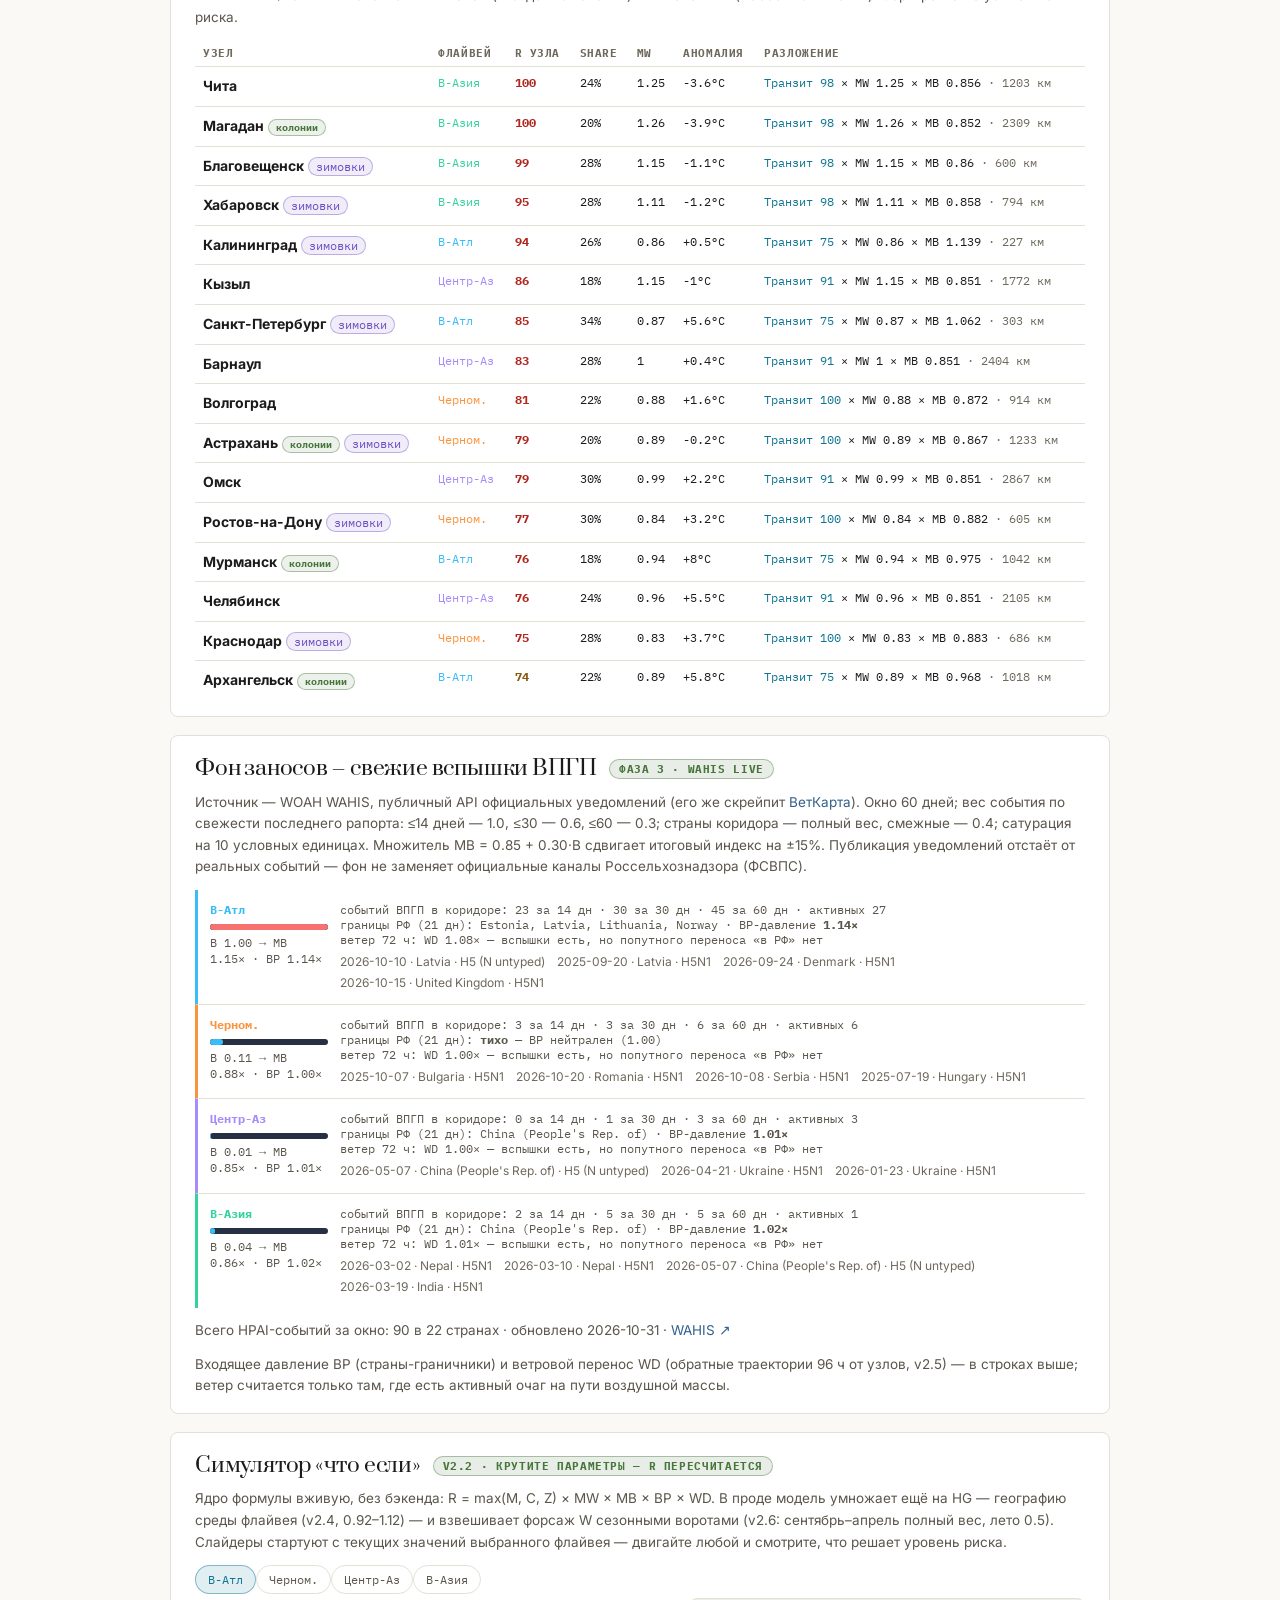
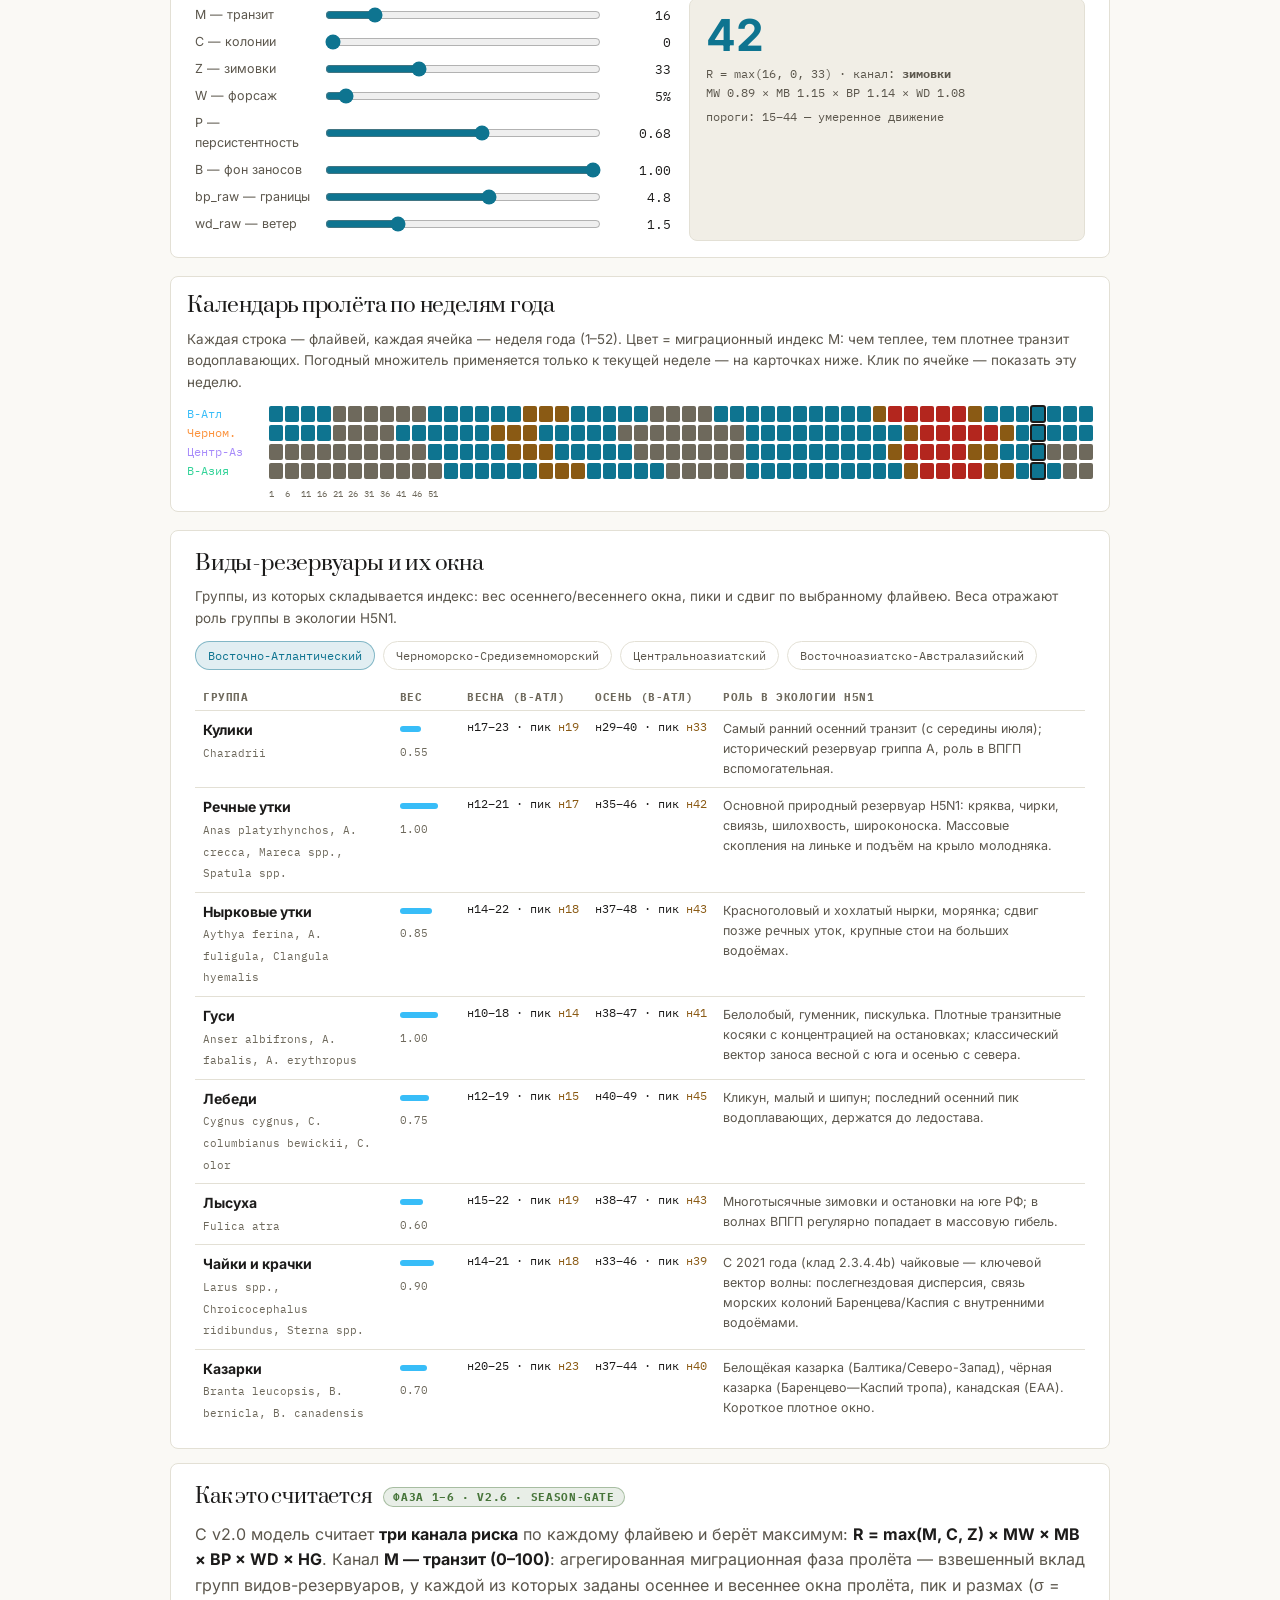
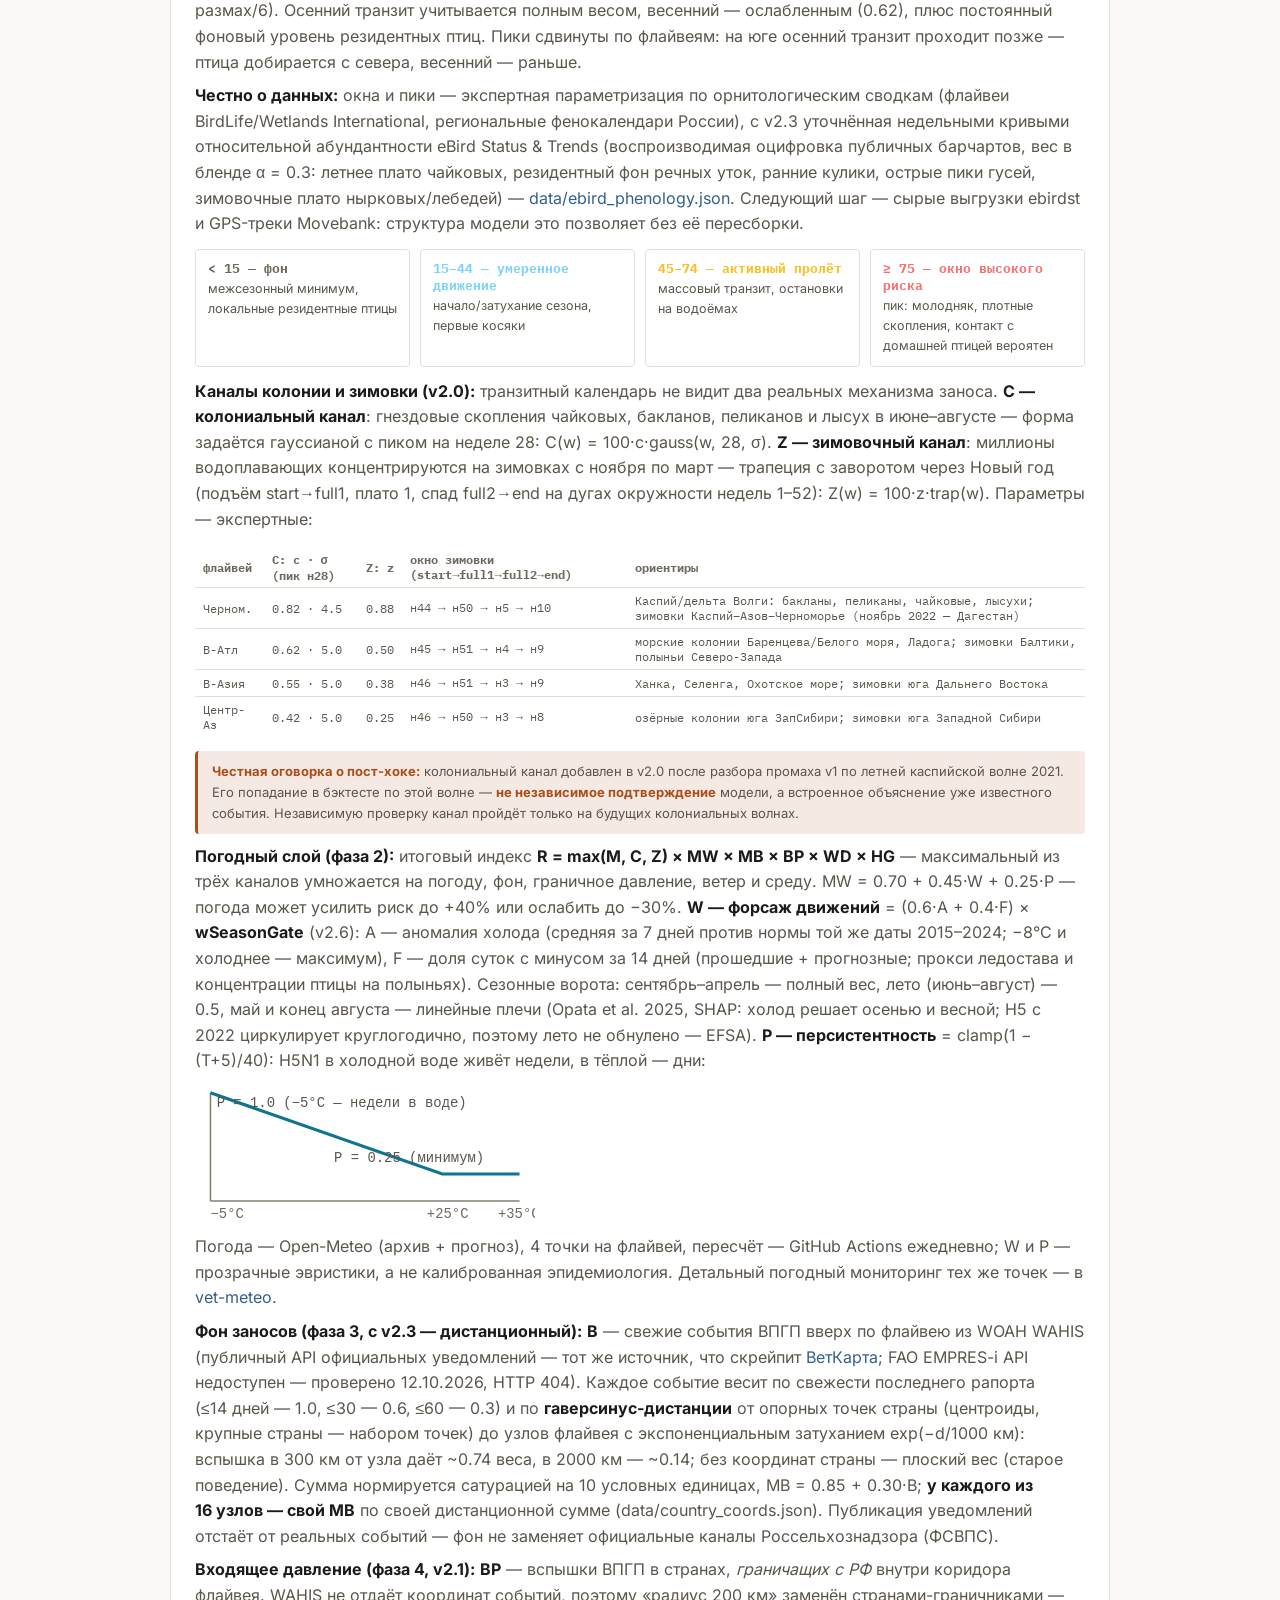
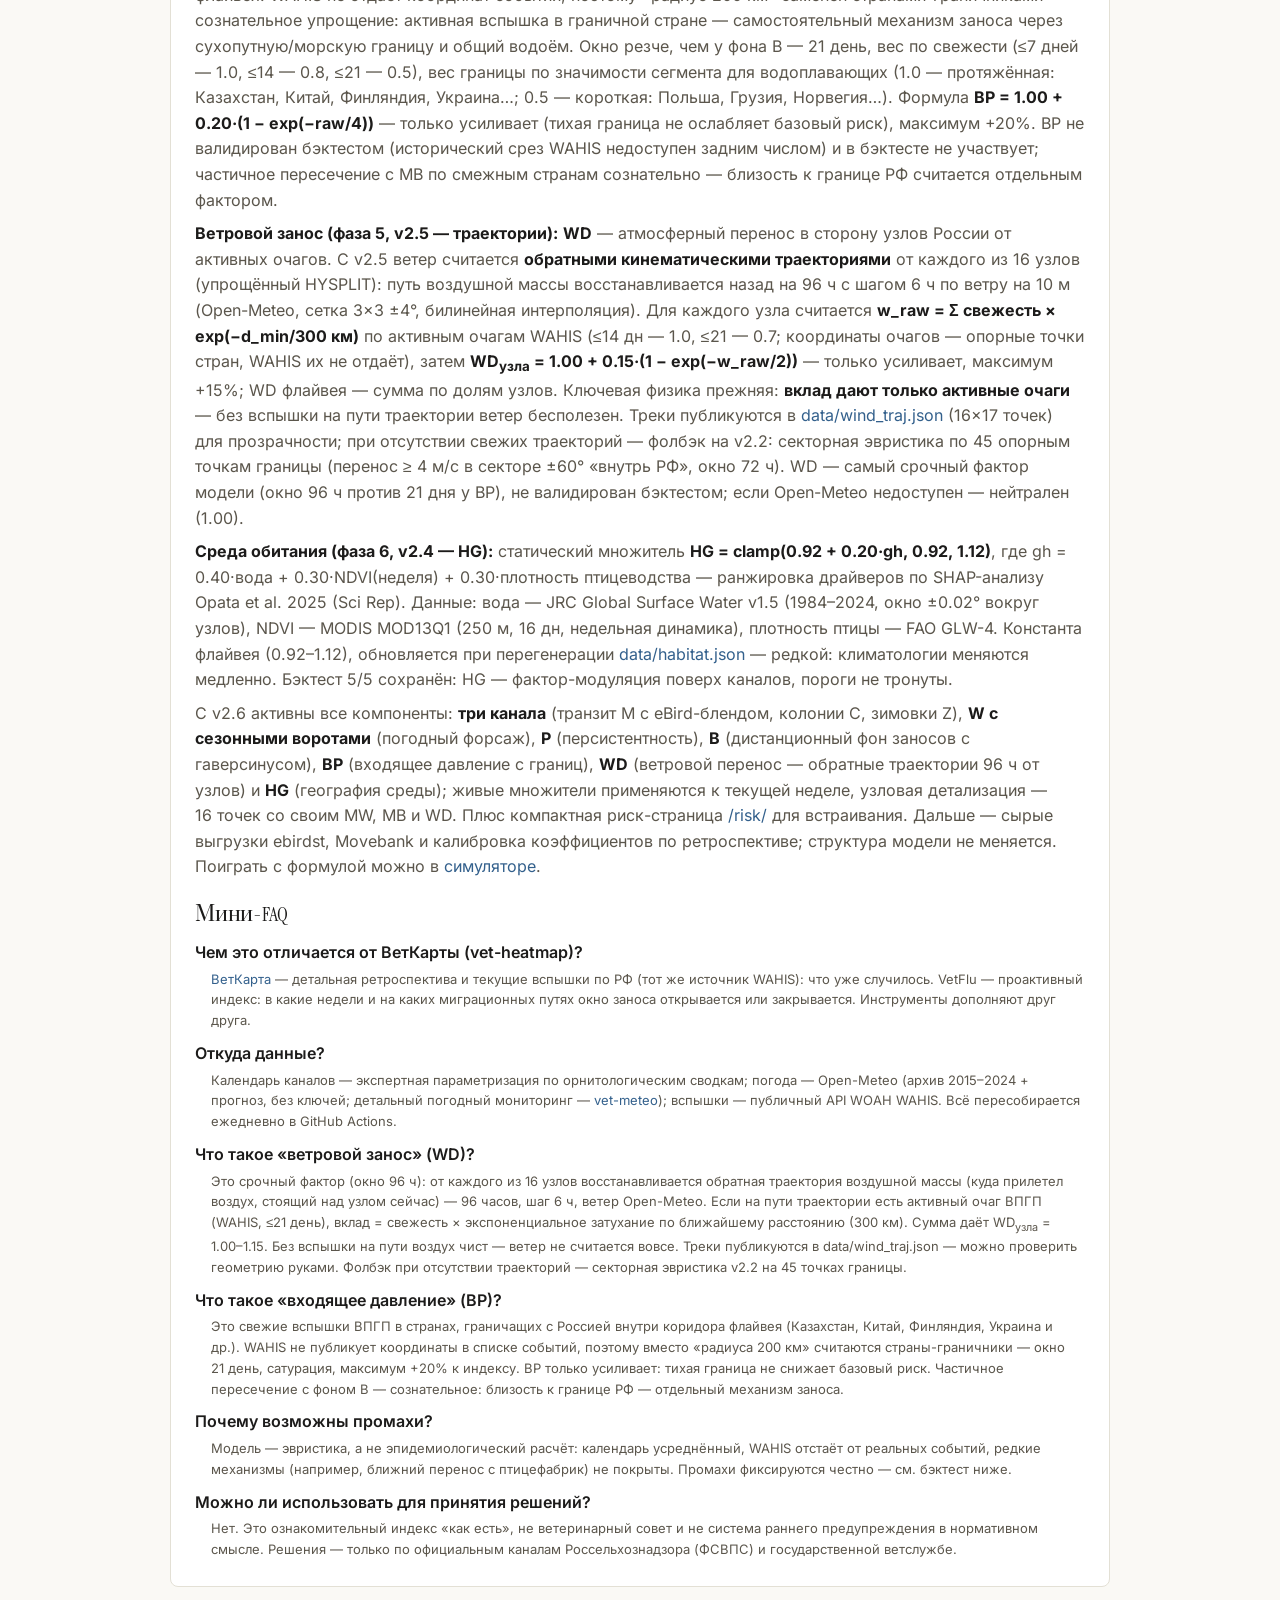
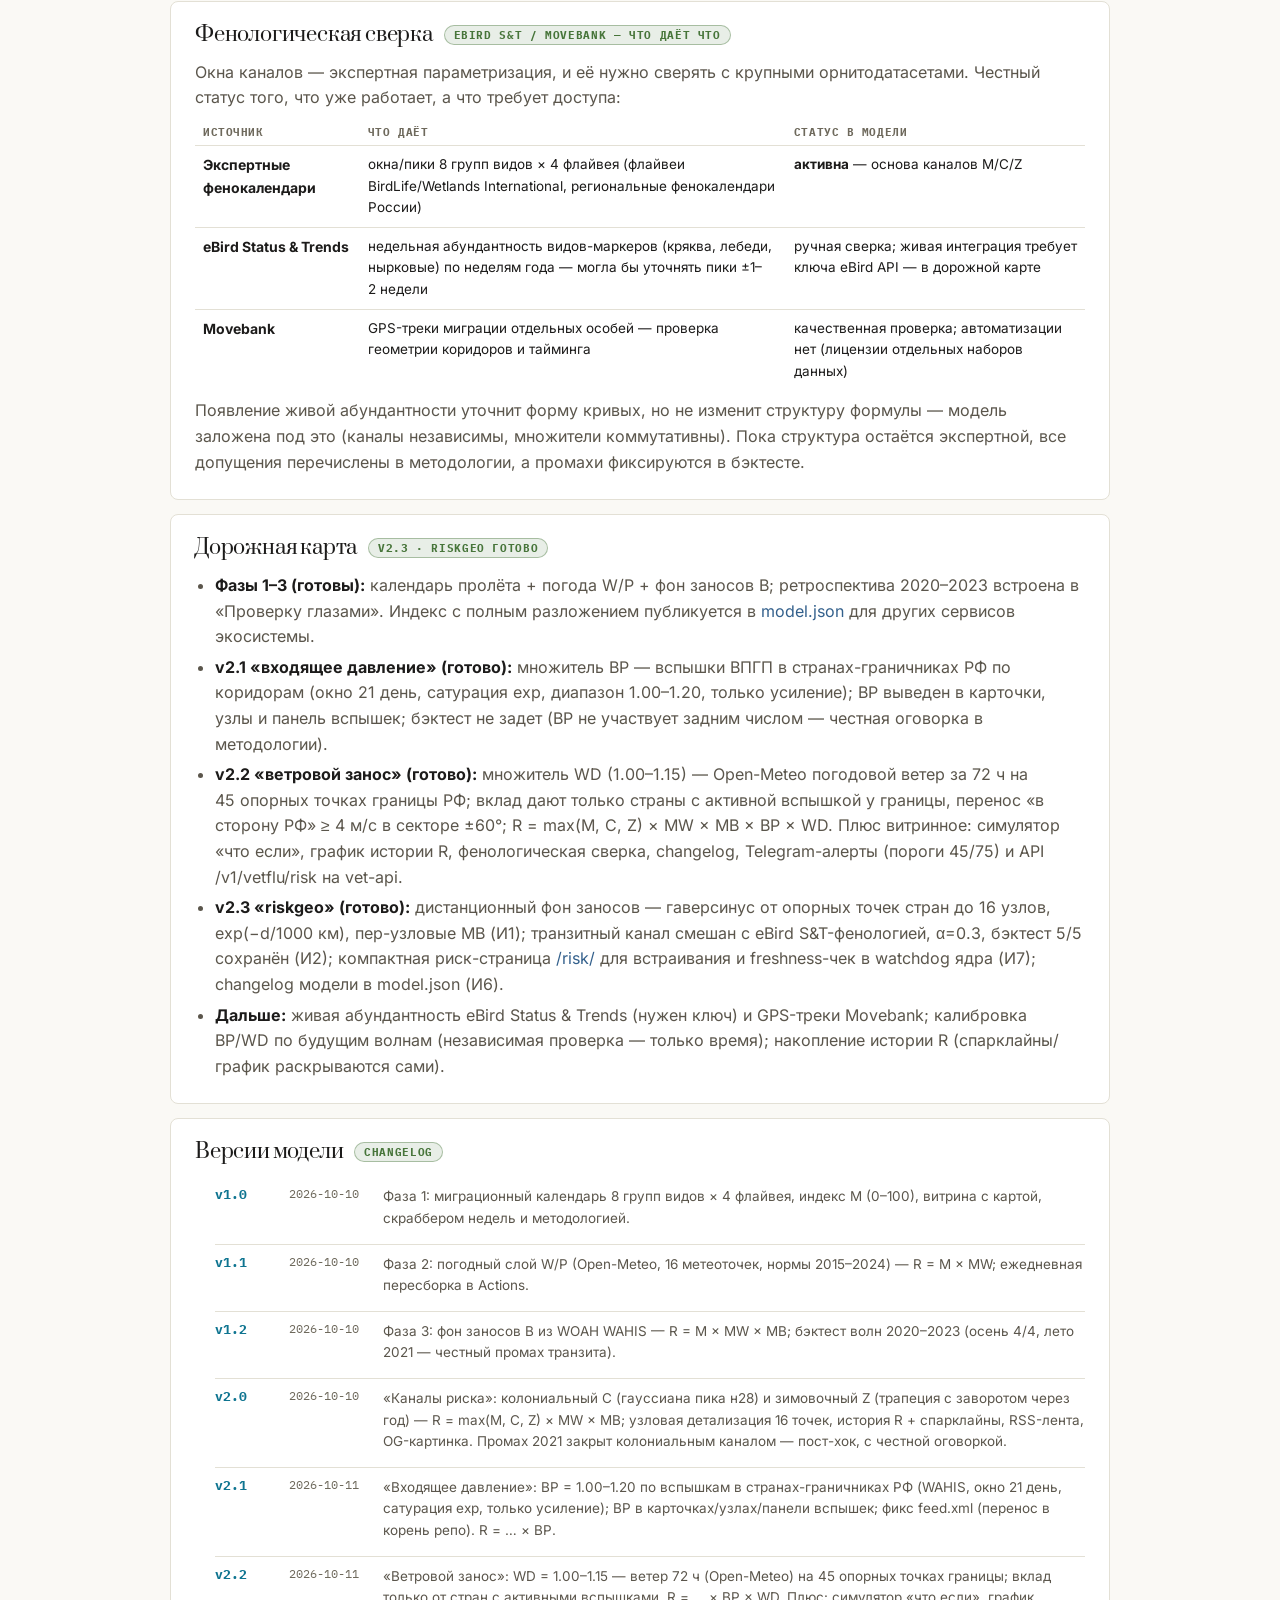
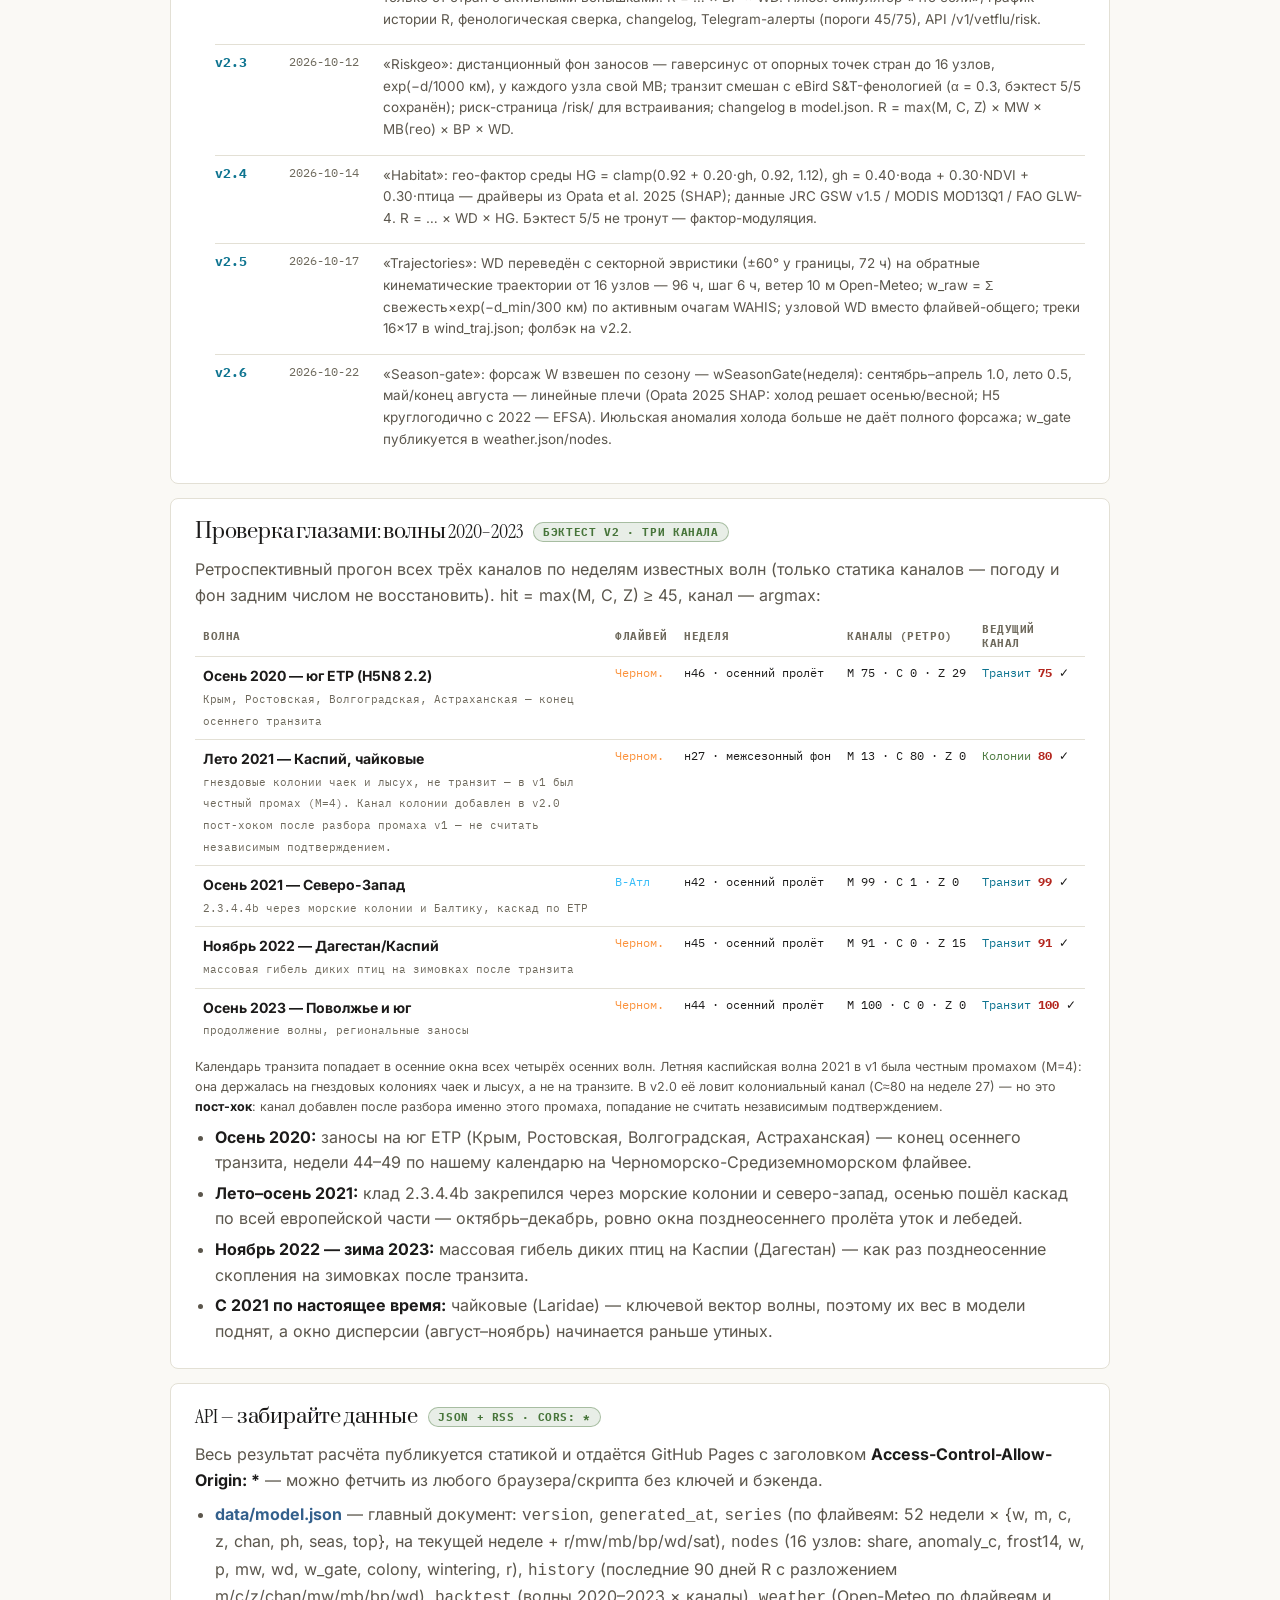
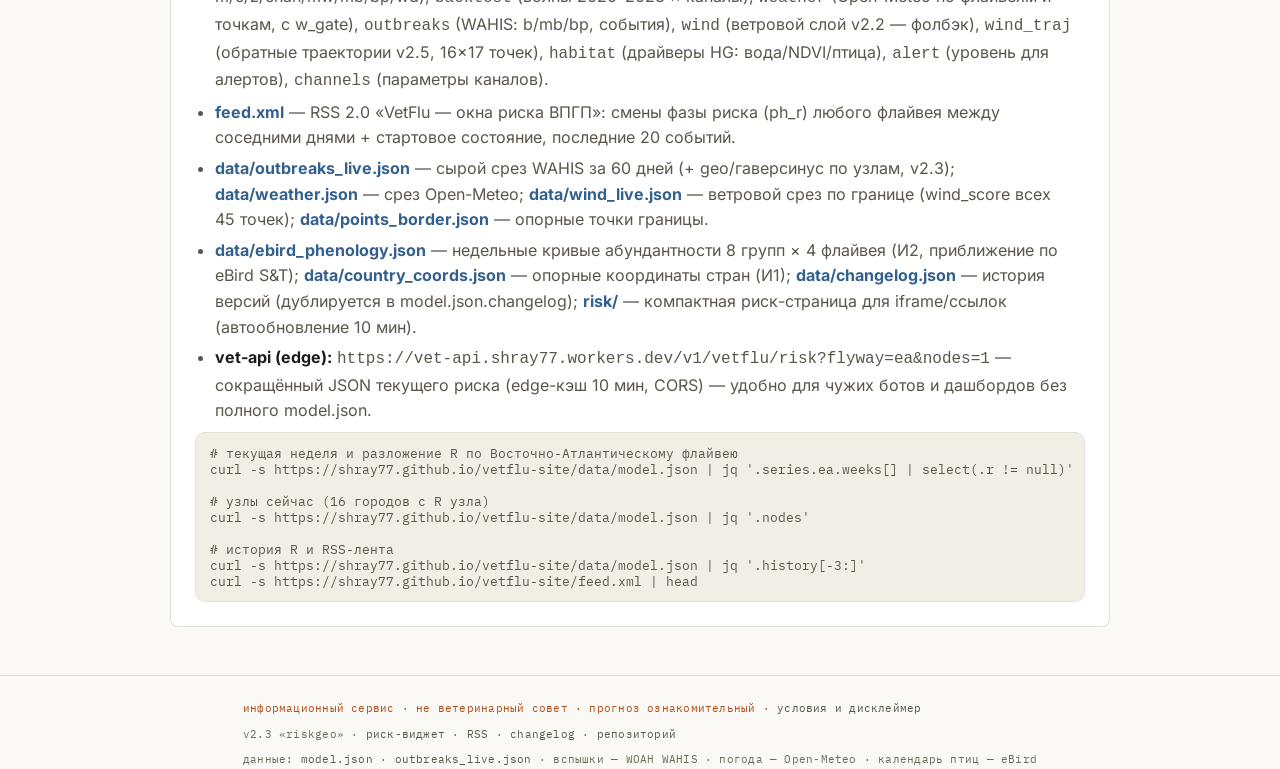
==== commit 9fb44608: "Task 223: баг Б1 (QA 01-vetflu-hardqa) — попап узла карты печатал MB флайвея вместо MB узла В разлож" ====
--- a/index.html
+++ b/index.html
@@ -650,7 +650,7 @@
       const flag = (t, c) => ` <span style="font:700 10px var(--mono);border:1px solid ${c};color:${c};border-radius:4px;padding:0 3px;vertical-align:1px">${t}</span>`;
       const badge = (n.colony ? flag("кол", "#34d399") : "") + (n.wintering ? flag("зим", "#a78bfa") : "");
       const body = live
-        ? `R узла = <b style="color:${mColor(n.r)}">${n.r}</b><br><span style="color:var(--ds-muted)">${esc(chanName(n.chan))} ${n.chan_value} × MW<sub>узла</sub> ${n.mw} × MB ${n.mb} × BP ${n.bp ?? 1} × WD ${n.wd ?? 1} × HG ${n.hg ?? 1}${n.anomaly_c != null ? ` · аномалия ${n.anomaly_c > 0 ? "+" : ""}${n.anomaly_c}°C` : ""}</span>`
+        ? `R узла = <b style="color:${mColor(n.r)}">${n.r}</b><br><span style="color:var(--ds-muted)">${esc(chanName(n.chan))} ${n.chan_value} × MW<sub>узла</sub> ${n.mw} × MB<sub>узла</sub> ${n.mb_geo ?? n.mb} × BP ${n.bp ?? 1} × WD ${n.wd ?? 1} × HG ${n.hg ?? 1}${n.anomaly_c != null ? ` · аномалия ${n.anomaly_c > 0 ? "+" : ""}${n.anomaly_c}°C` : ""}</span>`
         : `<span style="color:var(--ds-muted)">${esc(chanName(wkRow.chan))} ${chanMax(wkRow)} — статика канала (R узла — только на «сегодня»)</span>`;
       L.circleMarker([n.lat, n.lon], { radius: 4 + 7 * (val / 100), color: vizVar("--ds-text"), weight: 1.2, fillColor: mColorHex(val), fillOpacity: .85 })
         .bindPopup(`<b>${esc(n.name)}${badge}</b><br><span style="color:var(--ds-muted)">${esc(fw ? fw.label : fwid)} · узел · share ${Math.round(n.share * 100)}%</span><br>${body}`)
--- a/vet-ds.css
+++ b/vet-ds.css
@@ -1,5 +1,5 @@
 /* ==========================================================================
-   vet-ds v2.4.2 «Научная периодика» — дизайн-система ветеринарной экосистемы
+   vet-ds v2.5.0 «Научная периодика» — дизайн-система ветеринарной экосистемы
    --------------------------------------------------------------------------
    v2.1:  редакционный слой — .ds-rule-double, .ds-dropcap, .ds-spark,
           .ds-overline--rule, .ds-masthead-meta, .ds-theme-toggle--labeled
@@ -45,7 +45,7 @@
           автоматически). Закрывает слепую зону «акцент-как-текст»:
           чистый акцент как текст = 4.38:1 на беж (root), 3.94 на гра--
           фите (dark), 3.7 на тинтах бейджей — .ds-overline b, .ds-fn,
-          .ds-badge, .ds-hub a.on, .ds-link:hover теперь на тушы; P=76
+          .ds-badge, .ds-hub a.on, .ds-link:hover теперь на туше; P=76
           root/form (худшая 5.13), P=64 dark (худшая 4.84), C — чистая
           бирюза (5.57). Гейт: contrast_v2 разбирает var()/color-mix.
    v2.4:  ПОЛЕВОЙ РЕЖИМ — шестая и седьмая темы. [data-theme="field"]
@@ -78,6 +78,36 @@
            (#524D45) и night (#A2957B — 5.47:1, прежде наследовала
            корневую 3.20:1); gate.yml: push-ветка починена (ain] →
            [main]), dart-срез gen/ds_tokens.g.dart гейтится diff-ом.
+   v2.5.0: прожарка внешним аудитом (Task 197) — один релиз закрывает
+           всё найденное, без последующих точечных патчей. BLOCKER:
+           color-mix() жил в 30 декларациях без единого фолбэка —
+           прозрачный sticky-бар .ds-header, исчезающие бейджи, ЧЁРНАЯ
+           клякса .ds-spark__area, молчаливая потеря слоя туши → двойные
+           декларации (литерал ДО color-mix) + @supports-слой токенов
+           (блок 25a). MAJOR CSS: стрелка селекта формуляра (шортхэнд
+           background её стирал), print-переанкорка чернил/статусов/туш
+           (primary тёмных тем печатались чёрным-по-чёрному, пастели на
+           бумаге ~2:1), .ds-ba pan-y (палец на изображении не блокирует
+           страницу), .ds-toast скрыт без .show (висел вечно), reset
+           a.ds-card, канон §18 расширен хабом/тогглом/хендлами.
+           MAJOR цвет: статусные туши --ds-{status}-text (рецепт v2.3.4,
+           худшая 4.61; поле — закон 7:1, 7.28+), границы §1.4.11 на
+           border-strong/сплошные (тинты 35–45% давали 1.63–2.50),
+           rule A-dark #6E685C→#726C5E (нулевая кромка 3.002), rule
+           ночи #E6DAC2→#71694F (закон v2.1.1 «rule ≠ text» дошёл до
+           ночи). MINOR: фокус field 3px, двойная индикация формуляра,
+           containment светлой секции, защитный пиннинг акцента
+           формуляра в тёмных оболочках (scoped), тоггл знает ночь,
+           fade хаба/табов на мобиле, ellipsis меты, transform у
+           сноски-поповера, поля 16px на ≤640 (iOS-зум), тап-таргет
+           сноски, .ds-chip.on, PRM гасит View Transitions, print одним
+           блоком + skeleton:none, --ds-shadow-in удалён (мёртвый токен).
+           Гейты: contrast_v2 — туши статусов × поверхности × композиты
+           «свой тинт 12%/8% × surface2» + print-псевдотема (M2);
+           tokens.json/dart-срез — 5 статус-туш; a11y_gate — хаб/хендлы.
+           Flutter-слайды дизайн-токенов НЕ пушатся: rule ночи меняет
+           golden-кадры ветэко (darkTextPlaceholder) — отдельная волна
+           с регенерацией золотых.
    Один файл: токены + компоненты. Подключается витриной как копия
    (репо приватное — CDN недоступен) или git submodule.
 
@@ -114,7 +144,15 @@
    - заголовки-витрины: serif-дисплей (--ds-font-display), курсивный акцент — em;
    - бан-лист: glassmorphism, mesh-градиенты, блобы, radius > 10px,
      эмодзи в UI, свечения вокруг текста;
-   - движение: --ds-dur/--ds-ease, единые для всех переходов.
+   - движение: --ds-dur/--ds-ease, единые для всех переходов;
+   - color-mix() всегда несёт фолбэк: обычные свойства — двойной
+     декларацией (литерал ДО color-mix), токены — @supports-слоем
+     (блок 25a); витрина, пиннящая --ds-accent, обязана переопределить
+     и фолбэк-литерал своей туши (комментарий блока «Витрина-характер»);
+   - статус никогда не передаётся только оттенком: рядом с .ds-dot
+     обязан стоять глиф (✓ ✗ ⚠) или подпись — дейтеранопия сливает
+     red/amber/green в один оливовый (ΔE76 0.5 между ними);
+   - ядро требует box-sizing: border-box (reset витрины; само не ставит).
    ========================================================================== */
 
 /* --------------------------------------------------------------------------
@@ -155,8 +193,20 @@
                         бейджей; чистый акцент давал 3.7–4.4). Заливки/графика —
                         по-прежнему чистый --ds-accent */
 
+  /* -- Статусные туши (v2.5, прожарка §3.1) ----------------------------------
+     Статус-как-текст на СВОИХ тинтах (бейджи, ноты) — тот же рецепт, что
+     у акцент-туши v2.3.4: разводится чернилами СВОЕЙ темы, характер едет
+     сам. Чистые статусы, проходящие AA на само-тинтах, туш не получают
+     (root: red 4.67, blue 4.81 — чистые). Гейт: статус-тушь × поверхности
+     × композиты «свой тинт 12%/8% × surface2» (бейдж/нота) */
+  --ds-red-text:    var(--ds-red);
+  --ds-green-text:  color-mix(in srgb, var(--ds-green)  87%, var(--ds-text) 13%);   /* #416936 */
+  --ds-amber-text:  color-mix(in srgb, var(--ds-amber)  93%, var(--ds-text)  7%);   /* #825614 */
+  --ds-orange-text: color-mix(in srgb, var(--ds-orange) 87%, var(--ds-text) 13%);   /* #994718 */
+  --ds-blue-text:   var(--ds-blue);
+
   /* -- Типографика: голос системы ------------------------------------------- */
-  --ds-font-display: "Instrument Serif", Georgia, "Times New Roman", serif;
+  --ds-font-display: "Instrument Serif", "Prata", Georgia, "Times New Roman", serif;
   --ds-font-sans: "Inter", ui-sans-serif, -apple-system, "Segoe UI", Roboto,
                   "Helvetica Neue", Arial, sans-serif;
   --ds-font-mono: "IBM Plex Mono", ui-monospace, "SF Mono", "Cascadia Mono",
@@ -185,7 +235,6 @@
 
   /* -- Тени (бумага: мягкий ambient) ----------------------------------------- */
   --ds-shadow:    0 1px 2px rgba(28,27,26,.05), 0 10px 28px rgba(28,27,26,.06);
-  --ds-shadow-in: inset 0 1px 0 rgba(255,255,255,.6);
 
   /* -- Движение (единая спецификация) ---------------------------------------- */
   --ds-dur:  160ms;
@@ -207,7 +256,9 @@
   --ds-border:    #3F3A32;
   --ds-border-strong: #857F6E; /* v2.3.3: ≥3:1 на худшей поверхности #34302A (3.28) — единая
                               «сепия-тушь» сильных рамок в свете и ночи (было #554E44 = 1.60–2.02) */
-  --ds-rule:      #6E685C;   /* ~3:1 на bg: линейка читается, но не «белая полоса» (НЕ --ds-text!) */
+  --ds-rule:      #726C5E;   /* v2.5 (§3.3): было #6E685C — кромка 3.002, запас
+                              по построению нулевой; × bg 3.18 — линейка,
+                              а не полоса (НЕ --ds-text!) */
 
   --ds-text:      #EDE9E0;   /* 13.7:1 */
   --ds-muted:     #B8B1A3;   /* 7.8:1 */
@@ -228,8 +279,15 @@
                         (3.4–3.9) — разводим сильнее, к белому чернилу;
                         худшая 4.84:1 на тинте бейджа */
 
+  /* v2.5: green 4.67 / amber 4.60 — чистые проходят на само-тинтах;
+     red/orange/blue разводим к чернилу (худшие 4.61–4.66) */
+  --ds-red-text:    color-mix(in srgb, var(--ds-red)    77%, var(--ds-text) 23%);   /* #e99380 */
+  --ds-green-text:  var(--ds-green);
+  --ds-amber-text:  var(--ds-amber);
+  --ds-orange-text: color-mix(in srgb, var(--ds-orange) 84%, var(--ds-text) 16%);   /* #e29966 */
+  --ds-blue-text:   color-mix(in srgb, var(--ds-blue)   91%, var(--ds-text)  9%);   /* #8cafce */
+
   --ds-shadow:    0 1px 2px rgba(0,0,0,.3), 0 8px 24px rgba(0,0,0,.22);
-  --ds-shadow-in: inset 0 1px 0 rgba(255,255,255,.04);
 }
 
 /* --------------------------------------------------------------------------
@@ -265,8 +323,15 @@
                         бейджа на surface2); характеры (циан лабораторий)
                         наследуют автоматически через var() */
 
+  /* v2.5: в C ниже AA на само-тинтах только red — разводим его;
+     остальные чистые */
+  --ds-red-text:    color-mix(in srgb, var(--ds-red)    85%, var(--ds-text) 15%);   /* #e57a6c */
+  --ds-green-text:  var(--ds-green);
+  --ds-amber-text:  var(--ds-amber);
+  --ds-orange-text: var(--ds-orange);
+  --ds-blue-text:   var(--ds-blue);
+
   --ds-shadow:    0 1px 2px rgba(0,0,0,.35), 0 8px 24px rgba(0,0,0,.25);
-  --ds-shadow-in: inset 0 1px 0 rgba(255,255,255,.03);
 }
 
 /* 1c. Обратная совместимость v0.1: витрины со старым атрибутом светлой темы */
@@ -311,9 +376,16 @@
                      /* полевая туша P=56 (#782a16, худшая 7.18 на тинте):
                         акцент-как-текст на солнце — тоже AAA */
 
+  /* v2.5 (§3.1): полевой закон 7:1 распространён на статусы — туши
+     разведены до 7.28–7.42 на само-тинтах */
+  --ds-red-text:    color-mix(in srgb, var(--ds-red)    65%, var(--ds-text) 35%);   /* #7b1f18, 7.31 */
+  --ds-green-text:  color-mix(in srgb, var(--ds-green)  56%, var(--ds-text) 44%);   /* #314927, 7.35 */
+  --ds-amber-text:  color-mix(in srgb, var(--ds-amber)  60%, var(--ds-text) 40%);   /* #5b3d12, 7.28 */
+  --ds-orange-text: color-mix(in srgb, var(--ds-orange) 56%, var(--ds-text) 44%);   /* #693314, 7.42 */
+  --ds-blue-text:   color-mix(in srgb, var(--ds-blue)   65%, var(--ds-text) 35%);   /* #284460, 7.35 */
+
   /* солнце смывает тени — плоскость как у формуляра (print-паттерн) */
   --ds-shadow:    none;
-  --ds-shadow-in: none;
 
   /* фокус толще: 5px контур — на солнце 4px теряется в блике */
   --ds-focus: 0 0 0 2px var(--ds-bg), 0 0 0 5px var(--ds-accent);
@@ -333,7 +405,10 @@
   --ds-surface2:  #262017;
   --ds-border:    #3A3428;
   --ds-border-strong: #8A8270;  /* 4.23 худшая — тёплой стали хватает */
-  --ds-rule:      #E6DAC2;
+  --ds-rule:      #71694F;   /* v2.5: закон v2.1.1 «rule ≠ text» дошёл до ночи —
+                              прежний #E6DAC2 = сами чернила (11.7:1 = «белые
+                              полосы»); тёплая линейка 3.4:1 на bg, синий —
+                              наименьший канал, как у всех токенов ночи */
 
   --ds-text:      #E6DAC2;   /* 11.7:1 — тёплые чернила */
   --ds-muted:     #C2B599;   /* 7.96:1 — тоже за полевым порогом 7 */
@@ -355,8 +430,14 @@
                      /* ночная туша почти чистый янтарь (худшая 6.33 на тинте):
                         разводить сильнее незачем — глаз ночью и так контрастный */
 
+  /* v2.5: ночи туши статусов не нужны — чистые на само-тинтах 4.65–7.19 */
+  --ds-red-text:    var(--ds-red);
+  --ds-green-text:  var(--ds-green);
+  --ds-amber-text:  var(--ds-amber);
+  --ds-orange-text: var(--ds-orange);
+  --ds-blue-text:   var(--ds-blue);
+
   --ds-shadow:    0 1px 2px rgba(0,0,0,.55), 0 8px 24px rgba(0,0,0,.45);
-  --ds-shadow-in: inset 0 1px 0 rgba(232,218,194,.05);
 
   --ds-focus: 0 0 0 2px var(--ds-bg), 0 0 0 4px var(--ds-accent);
 }
@@ -435,7 +516,9 @@
   max-width: 62ch;
 }
 
-/* фактура лабноты: точечная сетка для hero-зон (тон, не декор-градиент) */
+/* фактура лабноты: точечная сетка для hero-зон (тон, не декор-градиент).
+   v2.5: единственный color-mix БЕЗ фолбэка — чистый декор, в браузерах
+   без color-mix деградирует в ровный фон (допустимо, задокументировано) */
 .ds-bg-dots {
   background-image: radial-gradient(
     circle,
@@ -476,7 +559,10 @@
   stroke-linejoin: round;
   vector-effect: non-scaling-stroke;
 }
-.ds-spark__area { fill: color-mix(in srgb, var(--ds-accent) 10%, transparent); }
+.ds-spark__area {
+  fill: transparent;   /* v2.5 BLOCKER: фолбэк — иначе fill сбрасывается в ЧЁРНЫЙ */
+  fill: color-mix(in srgb, var(--ds-accent) 10%, transparent);
+}
 .ds-spark__end { fill: var(--ds-accent); }
 
 /* оверлайн-разделитель секции: «№ 128 · 24 октября» + линейка до края */
@@ -520,7 +606,9 @@
               border-color var(--ds-dur) var(--ds-ease),
               color var(--ds-dur) var(--ds-ease);
 }
-.ds-btn:hover { background: var(--ds-surface2); border-color: var(--ds-text); }
+.ds-btn:hover:not(:disabled):not([aria-disabled="true"]) {
+  background: var(--ds-surface2); border-color: var(--ds-text);
+}
 /* v2.4.2: собственный box-shadow-фокус снят — кнопка живёт общим
    чернильным контуром блока 18 (дубль селектора .ds-btn:focus-visible
    на :514/:1072 был последним настоящим дублем ядра, аудит 183-С4) */
@@ -534,7 +622,7 @@
   border-color: var(--ds-accent);
   color: var(--ds-accent-ink);
 }
-.ds-btn--primary:hover {
+.ds-btn--primary:hover:not(:disabled):not([aria-disabled="true"]) {
   background: var(--ds-accent-strong);
   border-color: var(--ds-accent-strong);
   color: var(--ds-accent-ink);
@@ -542,10 +630,11 @@
 
 .ds-btn--danger {
   background: transparent;
-  border-color: color-mix(in srgb, var(--ds-red) 45%, transparent);
-  color: var(--ds-red);
-}
-.ds-btn--danger:hover {
+  border-color: var(--ds-red);   /* v2.5 §1.4.11: сплошная — тинт 45% давал 2.02–2.24 */
+  color: var(--ds-red-text);     /* v2.5 §3.1: туш — чистая на тинтах 3.7–4.4 */
+}
+.ds-btn--danger:hover:not(:disabled):not([aria-disabled="true"]) {
+  background: var(--ds-surface2);   /* v2.5 BLOCKER: фолбэк без color-mix */
   background: color-mix(in srgb, var(--ds-red) 12%, transparent);
   border-color: var(--ds-red);
 }
@@ -555,7 +644,7 @@
   border-color: transparent;
   color: var(--ds-muted);
 }
-.ds-btn--ghost:hover {
+.ds-btn--ghost:hover:not(:disabled):not([aria-disabled="true"]) {
   background: var(--ds-surface2);
   border-color: transparent;
   color: var(--ds-text);
@@ -569,7 +658,7 @@
   padding: 0;
   color: var(--ds-muted);
 }
-.ds-btn--icon:hover { color: var(--ds-text); }
+.ds-btn--icon:hover:not(:disabled):not([aria-disabled="true"]) { color: var(--ds-text); }
 
 /* --------------------------------------------------------------------------
    4. Карточки и панели
@@ -587,6 +676,10 @@
 .ds-card--pad-l { padding: var(--ds-space-5); }
 .ds-card--flat { border-color: transparent; box-shadow: var(--ds-shadow); }
 .ds-card--flat:hover { transform: translateY(-1px); box-shadow: var(--ds-shadow); }
+
+/* v2.5 (M5): a.ds-card сбрасывает UA-стили ссылки — синий текст и
+   подчёркивание всего содержимого в компонент не входят */
+a.ds-card, a.ds-card:visited { color: inherit; text-decoration: none; }
 
 .ds-card__title {
   font-size: var(--ds-text-m);
@@ -641,13 +734,27 @@
 }
 a.ds-chip:hover { border-color: var(--ds-text); color: var(--ds-text); }
 
-.ds-chip--red    { color: var(--ds-red);    border-color: color-mix(in srgb, var(--ds-red)    35%, transparent); }
-.ds-chip--green  { color: var(--ds-green);  border-color: color-mix(in srgb, var(--ds-green)  35%, transparent); }
-.ds-chip--amber  { color: var(--ds-amber);  border-color: color-mix(in srgb, var(--ds-amber)  35%, transparent); }
-.ds-chip--orange { color: var(--ds-orange); border-color: color-mix(in srgb, var(--ds-orange) 35%, transparent); }
-.ds-chip--blue   { color: var(--ds-blue);   border-color: color-mix(in srgb, var(--ds-blue)   35%, transparent); }
-
-/* компактный бейдж (заливка тоном статуса) */
+/* v2.5 (MINOR 12): выбранное состояние чипа-фильтра (HIG §6 —
+   состояние существует всегда): .on или aria-pressed="true" */
+.ds-chip.on, .ds-chip[aria-pressed="true"] {
+  background: var(--ds-surface2);
+  border-color: var(--ds-text);
+  color: var(--ds-text);
+}
+
+/* v2.5 §1.4.11: граница статусных чипов — border-strong (тинт 35% давал
+   1.63–2.35 на поверхностях); статусная идентичность живёт в ТЕКСТЕ
+   (чистые статусы — AA на поверхностях) и/или ds-dot */
+.ds-chip--red    { color: var(--ds-red);    border-color: var(--ds-border-strong); }
+.ds-chip--green  { color: var(--ds-green);  border-color: var(--ds-border-strong); }
+.ds-chip--amber  { color: var(--ds-amber);  border-color: var(--ds-border-strong); }
+.ds-chip--orange { color: var(--ds-orange); border-color: var(--ds-border-strong); }
+.ds-chip--blue   { color: var(--ds-blue);   border-color: var(--ds-border-strong); }
+
+/* компактный бейдж (заливка тоном статуса). v2.5: текст — статусная
+   ТУШЬ (чистые статусы на тинтах давали 3.7–4.4), заливка — двойной
+   декларацией (BLOCKER: без color-mix бейдж читается текстом без
+   пилюли, а не теряется); +orange/+blue — симметрия API (прожарка, NIT) */
 .ds-badge {
   display: inline-flex;
   align-items: center;
@@ -657,14 +764,20 @@
   font-size: var(--ds-text-xs);
   font-weight: 700;
   line-height: 1.4;
+  background: transparent;
   background: color-mix(in srgb, var(--ds-accent) 12%, transparent);
   color: var(--ds-accent-text);
 }
-.ds-badge--red    { background: color-mix(in srgb, var(--ds-red)    12%, transparent);    color: var(--ds-red); }
-.ds-badge--green  { background: color-mix(in srgb, var(--ds-green)  12%, transparent);  color: var(--ds-green); }
-.ds-badge--amber  { background: color-mix(in srgb, var(--ds-amber)  12%, transparent);  color: var(--ds-amber); }
-
-/* статусная точка */
+.ds-badge--red    { background: transparent; background: color-mix(in srgb, var(--ds-red)    12%, transparent);    color: var(--ds-red-text); }
+.ds-badge--green  { background: transparent; background: color-mix(in srgb, var(--ds-green)  12%, transparent);  color: var(--ds-green-text); }
+.ds-badge--amber  { background: transparent; background: color-mix(in srgb, var(--ds-amber)  12%, transparent);  color: var(--ds-amber-text); }
+.ds-badge--orange { background: transparent; background: color-mix(in srgb, var(--ds-orange) 12%, transparent); color: var(--ds-orange-text); }
+.ds-badge--blue   { background: transparent; background: color-mix(in srgb, var(--ds-blue)   12%, transparent);   color: var(--ds-blue-text); }
+
+/* статусная точка. v2.5: +orange/+blue (симметрия API). ТОЧКА —
+   единственный hue-only носитель статуса: закон ядра требует рядом
+   глиф (✓ ✗ ⚠) или подпись — дейтеранопия сливает red/amber/green
+   в один оливовый (ΔE76 0.5) */
 .ds-dot {
   width: 8px; height: 8px;
   border-radius: 50%;
@@ -674,6 +787,8 @@
 .ds-dot--red { background: var(--ds-red); }
 .ds-dot--green { background: var(--ds-green); }
 .ds-dot--amber { background: var(--ds-amber); }
+.ds-dot--orange { background: var(--ds-orange); }
+.ds-dot--blue { background: var(--ds-blue); }
 
 /* --------------------------------------------------------------------------
    6. Формы (фильтры витрин)
@@ -704,6 +819,10 @@
   border-color: var(--ds-accent);
   box-shadow: var(--ds-focus);
 }
+/* КОНТРАКТ стрелок (v2.5, прожарка §6.5): stroke каждой data-URI ниже =
+   faint-токен ЕЁ темы (root #6E695C, dark #9E9789, C #939EA9, field #524D45,
+   night #A2957B; формуляр — свой блок §25). Гейт контраста видит faint ×
+   поверхности, но не hex внутри URI — правя токен, правь и стрелку */
 .ds-select {
   appearance: none;
   padding-right: var(--ds-space-6);
@@ -779,7 +898,9 @@
   gap: var(--ds-space-3);
   height: 52px;
   padding: 0 var(--ds-space-4);
+  background: var(--ds-bg);   /* v2.5 BLOCKER: фолбэк — иначе прозрачный sticky-бар */
   background: color-mix(in srgb, var(--ds-bg) 86%, transparent);
+  -webkit-backdrop-filter: saturate(1.4) blur(10px);   /* Safari ≤ 17 */
   backdrop-filter: saturate(1.4) blur(10px);
   border-bottom: 1px solid var(--ds-border);
 }
@@ -838,7 +959,9 @@
   width: 52px; height: 52px; flex: none;
   display: grid; place-items: center;
   color: var(--ds-accent);
+  background: transparent;                                      /* v2.5 BLOCKER: фолбэк */
   background: color-mix(in srgb, var(--ds-accent) 12%, transparent);
+  border: 1px solid currentColor;                               /* фолбэк: цвет = --ds-accent */
   border: 1px solid color-mix(in srgb, var(--ds-accent) 35%, transparent);
   border-radius: var(--ds-radius);
 }
@@ -875,11 +998,12 @@
 }
 .ds-hub a:hover {
   color: var(--ds-text);
-  border-color: color-mix(in srgb, var(--ds-muted) 40%, transparent);
+  border-color: var(--ds-border-strong);   /* v2.5 §1.4.11: muted 40% давал 1.92–2.45 */
 }
 .ds-hub a.on, .ds-hub a[aria-current="page"] {
   color: var(--ds-accent-text);
-  border-color: color-mix(in srgb, var(--ds-accent) 45%, transparent);
+  border-color: var(--ds-accent);           /* v2.5 §1.4.11: сплошная — тинт 45% давал 1.86–2.50 */
+  background: transparent;                  /* v2.5 BLOCKER: фолбэк без color-mix */
   background: color-mix(in srgb, var(--ds-accent) 12%, transparent);
 }
 
@@ -924,43 +1048,64 @@
   margin: 0 0 var(--ds-space-4);
 }
 
-/* уведомление-полоса */
+/* уведомление-полоса. v2.5: текст — статусная ТУШЬ (чистые на тинтах
+   3.7–4.4), граница — border-strong (§1.4.11: amber 35% давал 1.78–2.73;
+   идентичность ноты несут текст и фон), заливка — двойной декларацией;
+   +--err/--ok — симметрия API (прожарка, NIT) */
 .ds-note {
   display: flex;
   gap: var(--ds-space-2);
   align-items: flex-start;
   padding: var(--ds-space-3) var(--ds-space-4);
   border-radius: var(--ds-radius-s);
-  border: 1px solid color-mix(in srgb, var(--ds-amber) 35%, transparent);
+  border: 1px solid var(--ds-border-strong);
+  background: transparent;
   background: color-mix(in srgb, var(--ds-amber) 8%, transparent);
-  color: var(--ds-amber);
+  color: var(--ds-amber-text);
   font-size: var(--ds-text-s);
 }
 .ds-note--info {
-  border-color: color-mix(in srgb, var(--ds-blue) 35%, transparent);
+  background: transparent;
   background: color-mix(in srgb, var(--ds-blue) 8%, transparent);
-  color: var(--ds-blue);
+  color: var(--ds-blue-text);
+}
+.ds-note--err {
+  background: transparent;
+  background: color-mix(in srgb, var(--ds-red) 8%, transparent);
+  color: var(--ds-red-text);
+}
+.ds-note--ok {
+  background: transparent;
+  background: color-mix(in srgb, var(--ds-green) 8%, transparent);
+  color: var(--ds-green-text);
 }
 
 /* --------------------------------------------------------------------------
    10. Тема-тоггл (паттерн витрин: light <-> dark)
    -------------------------------------------------------------------------- */
 .ds-theme-toggle { display: inline-flex; }
+button.ds-theme-toggle { cursor: pointer; }   /* v2.5 (M6): не подразумевается .ds-btn--icon-компосом */
 .ds-theme-toggle svg { width: 16px; height: 16px; }
 [data-theme="dark"] .ds-theme-toggle .ds-theme-toggle__sun,
-[data-theme="instrument"] .ds-theme-toggle .ds-theme-toggle__sun { display: none; }
+[data-theme="instrument"] .ds-theme-toggle .ds-theme-toggle__sun,
+[data-theme="night"] .ds-theme-toggle .ds-theme-toggle__sun { display: none; }
 .ds-theme-toggle .ds-theme-toggle__moon { display: none; }
 [data-theme="dark"] .ds-theme-toggle .ds-theme-toggle__moon,
-[data-theme="instrument"] .ds-theme-toggle .ds-theme-toggle__moon { display: block; }
+[data-theme="instrument"] .ds-theme-toggle .ds-theme-toggle__moon,
+[data-theme="night"] .ds-theme-toggle .ds-theme-toggle__moon { display: block; }
 
 /* вариант с подписью (юзер-фидбек: иконка-одиночка терялась среди метаданных):
-   иконка и слово = ЦЕЛЬ переключения — [☾ тёмная] на светлом, [☀ светлая] на тёмном */
+   иконка и слово = ЦЕЛЬ переключения — [☾ тёмная] на светлом, [☀ светлая] на тёмном.
+   v2.5 (MINOR 6): ночь — тоже тёмная (прежде в ночной секции обещала «тёмную»);
+   поле честно обещает «тёмную» — оно светлое */
 .ds-theme-toggle--labeled .ds-theme-toggle__sun { display: none; }
 [data-theme="dark"] .ds-theme-toggle--labeled .ds-theme-toggle__sun,
-[data-theme="instrument"] .ds-theme-toggle--labeled .ds-theme-toggle__sun { display: block; }
+[data-theme="instrument"] .ds-theme-toggle--labeled .ds-theme-toggle__sun,
+[data-theme="night"] .ds-theme-toggle--labeled .ds-theme-toggle__sun { display: block; }
 .ds-theme-toggle--labeled .ds-theme-toggle__moon { display: block; }
 [data-theme="dark"] .ds-theme-toggle--labeled .ds-theme-toggle__moon,
-[data-theme="instrument"] .ds-theme-toggle--labeled .ds-theme-toggle__moon { display: none; }
+[data-theme="instrument"] .ds-theme-toggle--labeled .ds-theme-toggle__moon,
+[data-theme="night"] .ds-theme-toggle--labeled .ds-theme-toggle__moon { display: none; }
 .ds-theme-toggle--labeled .ds-theme-toggle__label {
   font-family: var(--ds-font-mono);
   font-size: var(--ds-text-xs);
@@ -969,7 +1114,8 @@
 }
 .ds-theme-toggle--labeled .ds-theme-toggle__label::after { content: "тёмная"; }
 [data-theme="dark"] .ds-theme-toggle--labeled .ds-theme-toggle__label::after,
-[data-theme="instrument"] .ds-theme-toggle--labeled .ds-theme-toggle__label::after { content: "светлая"; }
+[data-theme="instrument"] .ds-theme-toggle--labeled .ds-theme-toggle__label::after,
+[data-theme="night"] .ds-theme-toggle--labeled .ds-theme-toggle__label::after { content: "светлая"; }
 
 @media (prefers-reduced-motion: reduce) {
   .ds-btn, .ds-card, .ds-chip, .ds-table tbody tr { transition: none; }
@@ -1010,7 +1156,8 @@
 }
 .ds-page-btn {
   appearance: none; cursor: pointer;
-  border: 1px solid var(--ds-border); background: var(--ds-surface);
+  border: 1px solid var(--ds-border-strong);   /* v2.5 §1.4.11: idle 1.17–1.47 → border-strong (hover уже на нём) */
+  background: var(--ds-surface);
   border-radius: var(--ds-radius-s); color: var(--ds-text);
   font: 500 var(--ds-text-m)/1 var(--ds-font-sans);
   padding: 6px 10px; min-width: 32px; text-align: center;
@@ -1089,11 +1236,17 @@
 
 /* -- 18. Фокус — чернильный контур -------------------------------------------- */
 /* Карточки-ссылки — focus-visible; :focus-within убран (урок exp-form): иначе
-   фокус в инпуте обводит рамкой всю карточку — шум вместо навигации. */
+   фокус в инпуте обводит рамкой всю карточку — шум вместо навигации.
+   v2.5 (M6, прожарка): канон расширен — ГЛАВНАЯ навигация .ds-hub a (прежде
+   вне канона!), тоггл темы (зависимость от .ds-btn--icon была только в
+   комментарии), хендл/кноб до-после (M3). Инпуты остаются на кольце
+   --ds-focus + контуре; двойная индикация снята у формуляра (§25). */
 .ds-tabs :focus-visible, .ds-page-btn:focus-visible, .ds-btn:focus-visible,
 .ds-input:focus-visible, .ds-select:focus-visible, .ds-textarea:focus-visible,
 .ds-chip:focus-visible, .ds-link:focus-visible, a.ds-card:focus-visible,
-.ds-card[tabindex]:focus-visible {
+.ds-card[tabindex]:focus-visible,
+.ds-hub a:focus-visible, .ds-theme-toggle:focus-visible,
+.ds-ba__handle:focus-visible, .ds-ba__knob:focus-visible {
   outline: 2px solid var(--ds-accent);
   outline-offset: 2px;
 }
@@ -1108,40 +1261,22 @@
 }
 
 /* -- 20. Печать ---------------------------------------------------------------- */
-@media print {
-  /* все голоса переанкориваются на бумагу, включая form и light (иначе формуляр
-     печатался бы с бежевой заливкой при включённых «фонах печати»).
-     v2.3.2: section[data-theme="form"] добавлен с ПОВЫШЕННОЙ специфичностью —
-     блок §25 стоит ниже по файлу, и при равной специфичности бежевый --ds-bg
-     побеждал print-переанкорку (нашли print-гейтом vettools, Task 170) */
-  :root, [data-theme="light"], [data-theme="dark"], [data-theme="instrument"],
-  [data-theme="form"], section[data-theme="form"],
-  [data-theme="field"], section[data-theme="field"],
-  [data-theme="night"], section[data-theme="night"] {
-    color-scheme: light;
-    --ds-bg: #FFFFFF; --ds-surface: #FFFFFF; --ds-surface2: #F5F4F0;
-    --ds-border: #CCCCCC; --ds-border-strong: #999999; --ds-rule: #1C1B1A;
-    --ds-text: #1C1B1A; --ds-muted: #444444; --ds-faint: #555555;
-    --ds-shadow: none; --ds-accent: #1C1B1A; --ds-accent-strong: #1C1B1A;
-  }
-  body { background: #fff !important; }
-  .ds-hub, .ds-theme-toggle, .ds-theme-toggle--labeled,
-  .ds-pagination, .ds-tabs, .ds-btn--icon,
-  .ds-ba, .ds-toast, .ds-dl, input[type="range"] { display: none !important; }
-  .ds-card, .ds-masthead { box-shadow: none !important; break-inside: avoid; }
-  a.ds-link { color: #1C1B1A !important; text-decoration: none; }
-  a.ds-link[href^="http"]::after {
-    content: " (" attr(href) ")";
-    font: 9.5px/1.4 var(--ds-font-mono); color: #666; word-break: break-all;
-  }
-  .ds-skeleton { animation: none; background: var(--ds-border); }
-}
+/* v2.5 (прожарка): блок ПЕРЕЕХАЛ вниз — за формулярной темой §25 и слоем
+   фолбэков 25a, чтобы бумажная переанкорка побеждала литерали фолбэков
+   в print+no-color-mix (порядок каскада); оба print-блока ядра слиты
+   в один (MINOR 14). Содержимое — см. новое место ниже. */
 
 /* -- 21. Before/After — дергалка сравнения ------------------------------------- */
 .ds-ba {
   position: relative; overflow: hidden;
   border: 1px solid var(--ds-border); border-radius: var(--ds-radius);
-  user-select: none; touch-action: none;
+  user-select: none;
+  /* v2.5 (M3, прожарка): контейнер пускает вертикальный скролл страницы —
+     палец на изображении больше не блокирует её; дергалка — только за
+     хендл/кноб (touch-action: none там). A11y-контракт (долг витрины):
+     хендл — tabindex="0" + role="slider" + aria-valuenow/min/max;
+     фокус — канон §18 */
+  touch-action: pan-y;
   background: var(--ds-surface2);
 }
 .ds-ba img { display: block; width: 100%; height: auto; pointer-events: none; -webkit-user-drag: none; user-select: none; }
@@ -1154,6 +1289,7 @@
   position: absolute; top: 0; bottom: 0; left: var(--ds-ba-pos, 50%);
   width: 2px; background: var(--ds-accent); cursor: ew-resize;
   transform: translateX(-1px);
+  touch-action: none;   /* v2.5 (M3): захват — только здесь */
 }
 .ds-ba__knob {
   position: absolute; top: 50%; left: 50%;
@@ -1164,6 +1300,7 @@
   font: 700 13px/1 var(--ds-font-sans);
   box-shadow: var(--ds-shadow);
   cursor: ew-resize;
+  touch-action: none;   /* v2.5 (M3) */
 }
 .ds-ba__label {
   position: absolute; top: var(--ds-space-3); z-index: 2;
@@ -1177,9 +1314,8 @@
 .ds-ba__label--r { right: var(--ds-space-3); }
 
 /* -- 22. Кириллический дисплей-фолбэк ------------------------------------------- */
-:root {
-  --ds-font-display: "Instrument Serif", "Prata", Georgia, "Times New Roman", serif;
-}
+/* v2.5 (NIT, прожарка): :root-дубль блока 22 умер — Prata вписан в шкалу
+   блока 1 (--ds-font-display); @font-face остаются здесь */
 
 /* -- 23. Prata самохостом (OFL, 32 КБ) ------------------------------------------- */
 @font-face {
@@ -1204,7 +1340,8 @@
   color: var(--ds-text);
   background-color: transparent;
 }
-section[data-theme="dark"], section[data-theme="instrument"], section[data-theme="form"],
+section[data-theme="dark"], section[data-theme="instrument"], section[data-theme="light"],
+section[data-theme="form"],
 section[data-theme="field"], section[data-theme="night"] {
   background-color: var(--ds-bg);
   border-radius: var(--ds-radius);
@@ -1212,7 +1349,10 @@
 }
 /* v2.4.2: полевой containment — секции «Солнце»/ночь вкладываются как
    dark/form: фон/радиус/паддинг из ядра, без inline-костылей в витрине
-   (аудит 183-С5; стенд example.html почищен синхронно) */
+   (аудит 183-С5; стенд example.html почищен синхронно).
+   v2.5 (MINOR 4): светлая секция тоже получает containment — в тёмной
+   оболочке без рамки/фона она читалась как дыра (токены наследуются от
+   оболочки, рамка — единственный сигнал «это панель») */
 
 /* -- 25. Голос B «Формуляр» — data-theme="form" ----------------------------------- */
 [data-theme="form"] {
@@ -1231,9 +1371,10 @@
   /* v2.3.2: формуляр САМОДОСТАТОЧЕН в любой оболочке (грабли §24: кастомные
      свойства наследуются от html — в A-dark секция получала бы кремовый текст
      на бежевом). Все токены ниже = значения A-light (гейт их уже проверял как
-     merge root+form — результат не меняется). Акцент НЕ пиннится: характер
-     витрины обязана закрепить сама (в тёмной оболочке пиннинг обязателен —
-     см. README «Раскатка голоса B»). */
+     merge root+form — результат не меняется). Акцент НЕ пиннится здесь:
+     в светлых оболочках характер наследуется как раньше, в тёмных ловушку
+     закрывает защитный пиннинг ниже (v2.5, MINOR 5) — витрина с характером
+     переопределяет своей декларацией [data-theme="form"] { --ds-accent: … } */
   --ds-red: #B3261E;
   --ds-amber: #8A5A14;
   --ds-blue: #33608C;
@@ -1243,7 +1384,6 @@
   --ds-green: #456F38;
   --ds-orange: #A84C16;
   --ds-shadow:    0 1px 2px rgba(28,27,26,.05), 0 10px 28px rgba(28,27,26,.06);
-  --ds-shadow-in: inset 0 1px 0 rgba(255,255,255,.6);
   --ds-radius: 6px;
   --ds-radius-s: 3px;
   /* v2.3.4: формуляр объявляет СВОЮ тушь (var() резолвится на элементе
@@ -1251,19 +1391,38 @@
      в тёмной оболочке без этого секция наследовала бы светло-лососевую
      тушь A-dark на бежевой бумаге формуляра */
   --ds-accent-text: color-mix(in srgb, var(--ds-accent) 76%, var(--ds-text) 24%);
+
+  /* v2.5 (§3.1): туши статусов — от ФОРМУЛЯРНЫХ статусов (чуть темнее корня:
+     беж съедает контраст); red 97% — чистый лишь на кромке 4.5008 на тинте */
+  --ds-red-text:    color-mix(in srgb, var(--ds-red)    97%, var(--ds-text)  3%);   /* #ae261e */
+  --ds-green-text:  color-mix(in srgb, var(--ds-green)  90%, var(--ds-text) 10%);   /* #416735 */
+  --ds-amber-text:  color-mix(in srgb, var(--ds-amber)  91%, var(--ds-text)  9%);   /* #805415 */
+  --ds-orange-text: color-mix(in srgb, var(--ds-orange) 87%, var(--ds-text) 13%);   /* #964617 */
+  --ds-blue-text:   var(--ds-blue);
   color: var(--ds-text);
   font-variant-numeric: tabular-nums;
 }
 [data-theme="form"] .ds-card { padding: 12px 14px; }
+/* v2.5 (M1, прожарка): background-ШОРТХЭНД стирал data-URI стрелку селекта —
+   рабочий голос оставался без аффорданса. Теперь: background-COLOR (не
+   сбрасывает background-image) + СВОЯ стрелка — корневую перебивает тема
+   оболочки (dark/instrument), а её faint на бежевой бумаге формуляра
+   блёклый; контракт стрелок — см. блок 6 */
 [data-theme="form"] .ds-input,
 [data-theme="form"] .ds-select {
   border: none; border-bottom: 1px solid var(--ds-border-strong);
-  border-radius: 0; background: transparent;
+  border-radius: 0; background-color: transparent;
   padding: 6px 2px; font-family: var(--ds-font-mono); font-size: 13.5px;
+}
+[data-theme="form"] .ds-select {
+  background-image: url("data:image/svg+xml,%3Csvg xmlns='http://www.w3.org/2000/svg' width='12' height='12' viewBox='0 0 24 24' fill='none' stroke='%236E695C' stroke-width='2' stroke-linecap='round'%3E%3Cpath d='m6 9 6 6 6-6'/%3E%3C/svg%3E");
+  background-repeat: no-repeat;
+  background-position: right var(--ds-space-3) center;
 }
 [data-theme="form"] .ds-input:focus,
 [data-theme="form"] .ds-select:focus {
   outline: none; border-bottom: 2px solid var(--ds-accent); margin-bottom: -1px;
+  box-shadow: none;   /* v2.5 (MINOR 3): двойная индикация — подчёркивание + унаследованное кольцо --ds-focus */
 }
 [data-theme="form"] .ds-label,
 [data-theme="form"] label {
@@ -1274,6 +1433,110 @@
 [data-theme="form"] .ds-table { font-size: 12.5px; }
 [data-theme="form"] .ds-btn { padding: 7px 14px; font-size: 13px; }
 [data-theme="form"] .ds-kbd { box-shadow: inset 0 -1px 0 var(--ds-border-strong); }
+
+/* v2.5 (MINOR 5, прожарка): защитный пиннинг акцента формуляра в тёмных
+   оболочках. Формуляр самодостаточен в любой оболочке — КРОМЕ акцента
+   (v2.3.2 оставила его витрине: «обязана закрепить сама» = ловушка —
+   светлый акцент тёмной оболочки на бежевой бумаге формуляра даёт
+   2.5–3.4:1 и светлую тушь). Scoped, НЕ глобально: в светлых оболочках
+   (root/field) характер наследуется как раньше — пиннинг не мешает;
+   витрина с характером переопределяет своей декларацией */
+[data-theme="dark"] [data-theme="form"],
+[data-theme="instrument"] [data-theme="form"],
+[data-theme="night"] [data-theme="form"] {
+  --ds-accent: #C73E1D;
+  --ds-accent-strong: #A93516;
+  --ds-accent-ink: #FFF8F4;
+}
+
+/* -- 25a. Фолбэк-слой без color-mix (v2.5 BLOCKER, прожарка) -------------------
+   30 деклараций color-mix() жили без единого @supports — три режима
+   молчаливой деградации: обычные свойства отбрасывались (.ds-header →
+   прозрачный sticky-бар, .ds-badge теряет пилюлю, .ds-spark__area →
+   ЧЁРНАЯ клякса: fill невалиден → initial), кастом-свойства падали при
+   подстановке (слой туши терялся молча, включая активную навигацию
+   хаба). Двойная стратегия:
+   1) обычные свойства — двойная декларация по ходу файла (литерал ДО
+      color-mix: не-поддерживающий браузер отбрасывает вторую,
+      поддерживающий читает последнюю);
+   2) ТОКЕНЫ — только @supports: «литерал перед color-mix» для custom
+      property НЕ работает (значение — токен-стрим, вторая декларация
+      побеждает всегда) — литерали туши живут здесь.
+   Литералы = запечённые значения из tokens.json (срез codegen, до
+   единицы). Чистые туши (var(--ds-status)) в фолбэке не нуждаются.
+   Витрина, пиннящая --ds-accent (характер), обязана переопределить и
+   фолбэк-литерал своей туши — иначе в старом браузере характер молча
+   съедет на терракоту ядра. Поддержка color-mix: Chrome 111+, Safari
+   16.2+, Firefox 113+ (весна 2023) — слой для хвоста старых Safari.
+   Слой стоит ДО print-блока: в print+no-color-mix бумажная переанкорка
+   побеждает литерали (порядок каскада) */
+@supports not (color: color-mix(in srgb, red, blue)) {
+  :root                     { --ds-accent-text: #9e361c;
+                              --ds-green-text: #416936;
+                              --ds-amber-text: #825614;
+                              --ds-orange-text: #994718; }
+  [data-theme="dark"]       { --ds-accent-text: #e5987c;
+                              --ds-red-text: #e99380;
+                              --ds-orange-text: #e29966;
+                              --ds-blue-text: #8cafce; }
+  [data-theme="instrument"] { --ds-accent-text: #35C29A;
+                              --ds-red-text: #e57a6c; }
+  [data-theme="form"]       { --ds-accent-text: #9e361c;
+                              --ds-red-text: #ae261e;
+                              --ds-green-text: #416735;
+                              --ds-amber-text: #805415;
+                              --ds-orange-text: #964617; }
+  [data-theme="field"]      { --ds-accent-text: #782a16;
+                              --ds-red-text: #7b1f18;
+                              --ds-green-text: #314927;
+                              --ds-amber-text: #5b3d12;
+                              --ds-orange-text: #693314;
+                              --ds-blue-text: #284460; }
+  [data-theme="night"]      { --ds-accent-text: #e8aa6a; }
+  /* ночь: туши статусов чистые (var()) — литералы не нужны */
+}
+
+/* -- 20. Печать (переехал из-за каскада: за §25/25a — v2.5) ------------------- */
+@media print {
+  /* все голоса переанкориваются на бумагу, включая form и light (иначе
+     формуляр печатался бы с бежевой заливкой при включённых «фонах печати»).
+     v2.3.2: section[data-theme="form"] с ПОВЫШЕННОЙ специфичностью — при
+     равной специфичности бежевый --ds-bg побеждал print-переанкорку
+     (грабля поймана print-гейтом vettools, Task 170).
+     v2.5 (M2, прожарка): переанкорка доведена до конца — чернила, статусы
+     и ТУШИ. Прежде тёмные темы печатали primary-кнопки чёрным-по-чёрному
+     (--ds-accent-ink #1F0E07 на акценте #1C1B1A), пастельные статусы
+     ночи/тьмы на белой бумаге давали ~2:1, туши уезжали светлыми.
+     Псевдотема print гейтится contrast_v2 (M2-гейт) */
+  :root, [data-theme="light"], [data-theme="dark"], [data-theme="instrument"],
+  [data-theme="form"], section[data-theme="form"],
+  [data-theme="field"], section[data-theme="field"],
+  [data-theme="night"], section[data-theme="night"] {
+    color-scheme: light;
+    --ds-bg: #FFFFFF; --ds-surface: #FFFFFF; --ds-surface2: #F5F4F0;
+    --ds-border: #CCCCCC; --ds-border-strong: #999999; --ds-rule: #1C1B1A;
+    --ds-text: #1C1B1A; --ds-muted: #444444; --ds-faint: #555555;
+    --ds-shadow: none; --ds-accent: #1C1B1A; --ds-accent-strong: #1C1B1A;
+    --ds-accent-ink: #FFFFFF;
+    --ds-accent-text: #1C1B1A;
+    --ds-red: #B3261E; --ds-green: #47753A; --ds-amber: #8A5A14;
+    --ds-orange: #AC4E18; --ds-blue: #33608C; --ds-violet: #6D4FC4;
+    --ds-red-text: #B3261E; --ds-green-text: #416936; --ds-amber-text: #825614;
+    --ds-orange-text: #994718; --ds-blue-text: #33608C;
+  }
+  body { background: #fff !important; }
+  .ds-hub, .ds-theme-toggle, .ds-theme-toggle--labeled,
+  .ds-pagination, .ds-tabs, .ds-btn--icon,
+  .ds-ba, .ds-toast, .ds-dl, input[type="range"],
+  .ds-progress, [popover] { display: none !important; }
+  .ds-card, .ds-masthead { box-shadow: none !important; break-inside: avoid; }
+  .ds-skeleton { display: none !important; }   /* v2.5 (MINOR 14): загрузка не существует на бумаге */
+  a.ds-link { color: #1C1B1A !important; text-decoration: none; }
+  a.ds-link[href^="http"]::after {
+    content: " (" attr(href) ")";
+    font: 9.5px/1.4 var(--ds-font-mono); color: #666; word-break: break-all;
+  }
+}
 
 /* -- 26. Смена голоса = служебное движение (View Transitions) -----------------
    Тема — состояние (HIG §5), значит смене положен кроссфейд из токенов, а не
@@ -1288,6 +1551,11 @@
   animation-timing-function: var(--ds-ease);
 }
 @view-transition { navigation: auto; }
+/* v2.5 (MINOR 13): PRM гасит и View Transitions — универсальный «*» блока 19
+   до псевдоэлементов перехода не дотягивается */
+@media (prefers-reduced-motion: reduce) {
+  ::view-transition-old(root), ::view-transition-new(root) { animation: none; }
+}
 
 /* -- 27. Сноски-поповеры (Popover API, anchor-positioning) --------------------
    Периодика обязана цитировать источники (HIG §7). Маркер .ds-fn становится
@@ -1297,7 +1565,10 @@
    Бумага и фолбэк: список .ds-fnotes в конце выпуска печатается как есть —
    поповер в print скрыт принудительно (см. блок 20 + правило ниже). */
 .ds-fn[popovertarget] {
-  appearance: none; background: none; border: none; padding: 0;
+  appearance: none; background: none; border: none;
+  /* v2.5 (MINOR 11): тап-таргет маркера ~8px → ~16px (WCAG 2.5.8) —
+     негативный margin держит визуальное положение */
+  padding: 4px; margin: -4px;
   cursor: pointer; touch-action: manipulation;
 }
 .ds-fn[popovertarget]:focus-visible {
@@ -1306,7 +1577,8 @@
 }
 .ds-fn[popovertarget][aria-expanded="true"] { color: var(--ds-text); }
 .ds-fn-pop {
-  inset: auto; bottom: 18px; left: 50%; translate: -50% 0;
+  inset: auto; bottom: 18px; left: 50%;
+  transform: translateX(-50%);   /* v2.5 (MINOR 9): было translate-свойство (Chrome 104+/Safari 14.1+) — transform работает везде */
   width: max-content; max-width: min(460px, calc(100vw - 40px));
   margin: 0; padding: 10px 14px;
   background: var(--ds-surface);
@@ -1320,7 +1592,7 @@
 .ds-fn-pop b { color: var(--ds-text); }
 @supports (position-area: block-end) and (anchor-name: --ds-a) {
   .ds-fn-pop {
-    left: auto; bottom: auto; translate: none;
+    left: auto; bottom: auto; transform: none;
     position-area: block-end; margin: 8px;
     /* урок QA: маркер у нижней кромки — поповер уезжал за экран;
        нет места снизу — перекладываемся над строкой */
@@ -1402,13 +1674,11 @@
 }
 [data-theme="form"] .ds-textarea:focus {
   outline: none; border-bottom: 2px solid var(--ds-accent); margin-bottom: -1px;
-}
-
-/* print: поповеры не существуют на бумаге — сноски живут списком внизу */
-@media print {
-  [popover] { display: none !important; }
-  .ds-progress { display: none !important; }
-}
+  box-shadow: none;   /* v2.5 (MINOR 3): см. инпут выше */
+}
+
+/* print: поповеры не существуют на бумаге — сноски живут списком внизу;
+   v2.5 (MINOR 14): слито в блок 20 выше */
 
 /* -- 30. Мобильная компакция периодики (v2.3.1) --------------------------
    Голос владельца (Task 165): на телефоне «верх какой-то большой» —
@@ -1442,7 +1712,9 @@
     white-space: nowrap; overflow: hidden;
   }
   .ds-masthead-meta > :last-child { flex: none; }
-  .ds-masthead-meta > :first-child {
+  /* v2.5 (MINOR 8): эллипсис — всем, кроме последнего (средние дети
+     обрезались без намёка на продолжение) */
+  .ds-masthead-meta > :not(:last-child) {
     overflow: hidden; text-overflow: ellipsis;
     min-width: 0;
   }
@@ -1451,22 +1723,38 @@
     flex-wrap: nowrap;
     overflow-x: auto;
     scrollbar-width: none;
-    -webkit-overflow-scrolling: touch;
     padding-bottom: 2px;
+    /* v2.5 (MINOR 7): скрытый скроллбар без индикатора — fade справа
+       показывает продолжение ряда (-webkit-overflow-scrolling выпал:
+       устарел, тач-скролл давно нативный) */
+    -webkit-mask-image: linear-gradient(to right, #000 calc(100% - 24px), transparent 100%);
+    mask-image: linear-gradient(to right, #000 calc(100% - 24px), transparent 100%);
   }
   .ds-hub::-webkit-scrollbar { display: none; }
   .ds-hub a { flex: none; white-space: nowrap; }
+  /* v2.5 (MINOR 7): табы — тот же индикатор продолжения на мобиле */
+  .ds-tabs {
+    -webkit-mask-image: linear-gradient(to right, #000 calc(100% - 24px), transparent 100%);
+    mask-image: linear-gradient(to right, #000 calc(100% - 24px), transparent 100%);
+  }
   /* подвал: колофон не под домашней полоской */
   .ds-footer { padding-bottom: calc(var(--ds-space-4) + env(safe-area-inset-bottom, 0px)); }
   .ds-footer--meta { gap: 6px; }
+  /* v2.5 (MINOR 10): поля ≥16px на ≤640 — iOS Safari не автозумит страницу
+     при фокусе (12.5px/13.5px формуляра провоцировали) */
+  .ds-input, .ds-select, .ds-textarea,
+  [data-theme="form"] .ds-input, [data-theme="form"] .ds-select,
+  [data-theme="form"] .ds-textarea { font-size: 16px; }
 }
 
 /* -- 31. Полевые компоненты v2.4 (.ds-toast, .ds-dl, тач field) ---------------- */
 
 /* Тост DS: панель на волоске border-strong, БЕЗ тени — эталон перенесён
    из DsRoute-тоста ветвойс (тень на полевом экране = шум; hairline держит
-   форму и на солнце, и в ночи). Показ/скрытие — событие витрины
-   (JS-слой: добавить класс .show; print — см. блок 20). */
+   форму и на солнце, и в ночи). v2.5 (M4, прожарка): состояние видимости
+   объявлено в CSS — .show существует в ядре, а не только в комментарии
+   (прежде тост без JS висел вечно). КОНТРАКТ: витрина вешает
+   role="status" и класс .show, снимает по таймауту; print — блок 20 */
 .ds-toast {
   position: fixed;
   left: 50%;
@@ -1474,7 +1762,7 @@
   bottom: calc(var(--ds-space-7) + env(safe-area-inset-bottom, 0px));
   z-index: 60;
   max-width: min(92vw, 420px);
-  display: flex;
+  display: none;
   align-items: center;
   gap: var(--ds-space-2);
   padding: 10px var(--ds-space-4);
@@ -1484,6 +1772,7 @@
   font-size: var(--ds-text-s);
   color: var(--ds-text);
 }
+.ds-toast.show { display: flex; }
 .ds-toast b { color: var(--ds-accent-text); font-weight: 600; }
 .ds-toast--err b { color: var(--ds-red); }
 
@@ -1524,7 +1813,13 @@
 [data-theme="field"] .ds-btn { min-height: 48px; font-size: var(--ds-text-m); }
 [data-theme="field"] .ds-input,
 [data-theme="field"] .ds-select,
-[data-theme="field"] .ds-textarea { min-height: 48px; font-size: 15px; }
+[data-theme="field"] .ds-textarea { min-height: 48px; font-size: 16px; }  /* v2.5 (MINOR 10): 15→16 — iOS-зум молчит и в поле */
 [data-theme="field"] .ds-tab { min-height: 48px; }
 [data-theme="field"] .ds-page-btn { min-height: 48px; min-width: 48px; }
 [data-theme="field"] .ds-hub a { min-height: 48px; }
+/* v2.5 (MINOR 2): полевой фокус — 5px-кольцо --ds-focus доходит только до
+   инпутов; контролы на 2px-контуре терялись в блике → 3px */
+[data-theme="field"] :is(.ds-btn, .ds-page-btn, .ds-chip, .ds-tab,
+                          .ds-hub a, .ds-link, a.ds-card, .ds-card[tabindex]):focus-visible {
+  outline-width: 3px;
+}
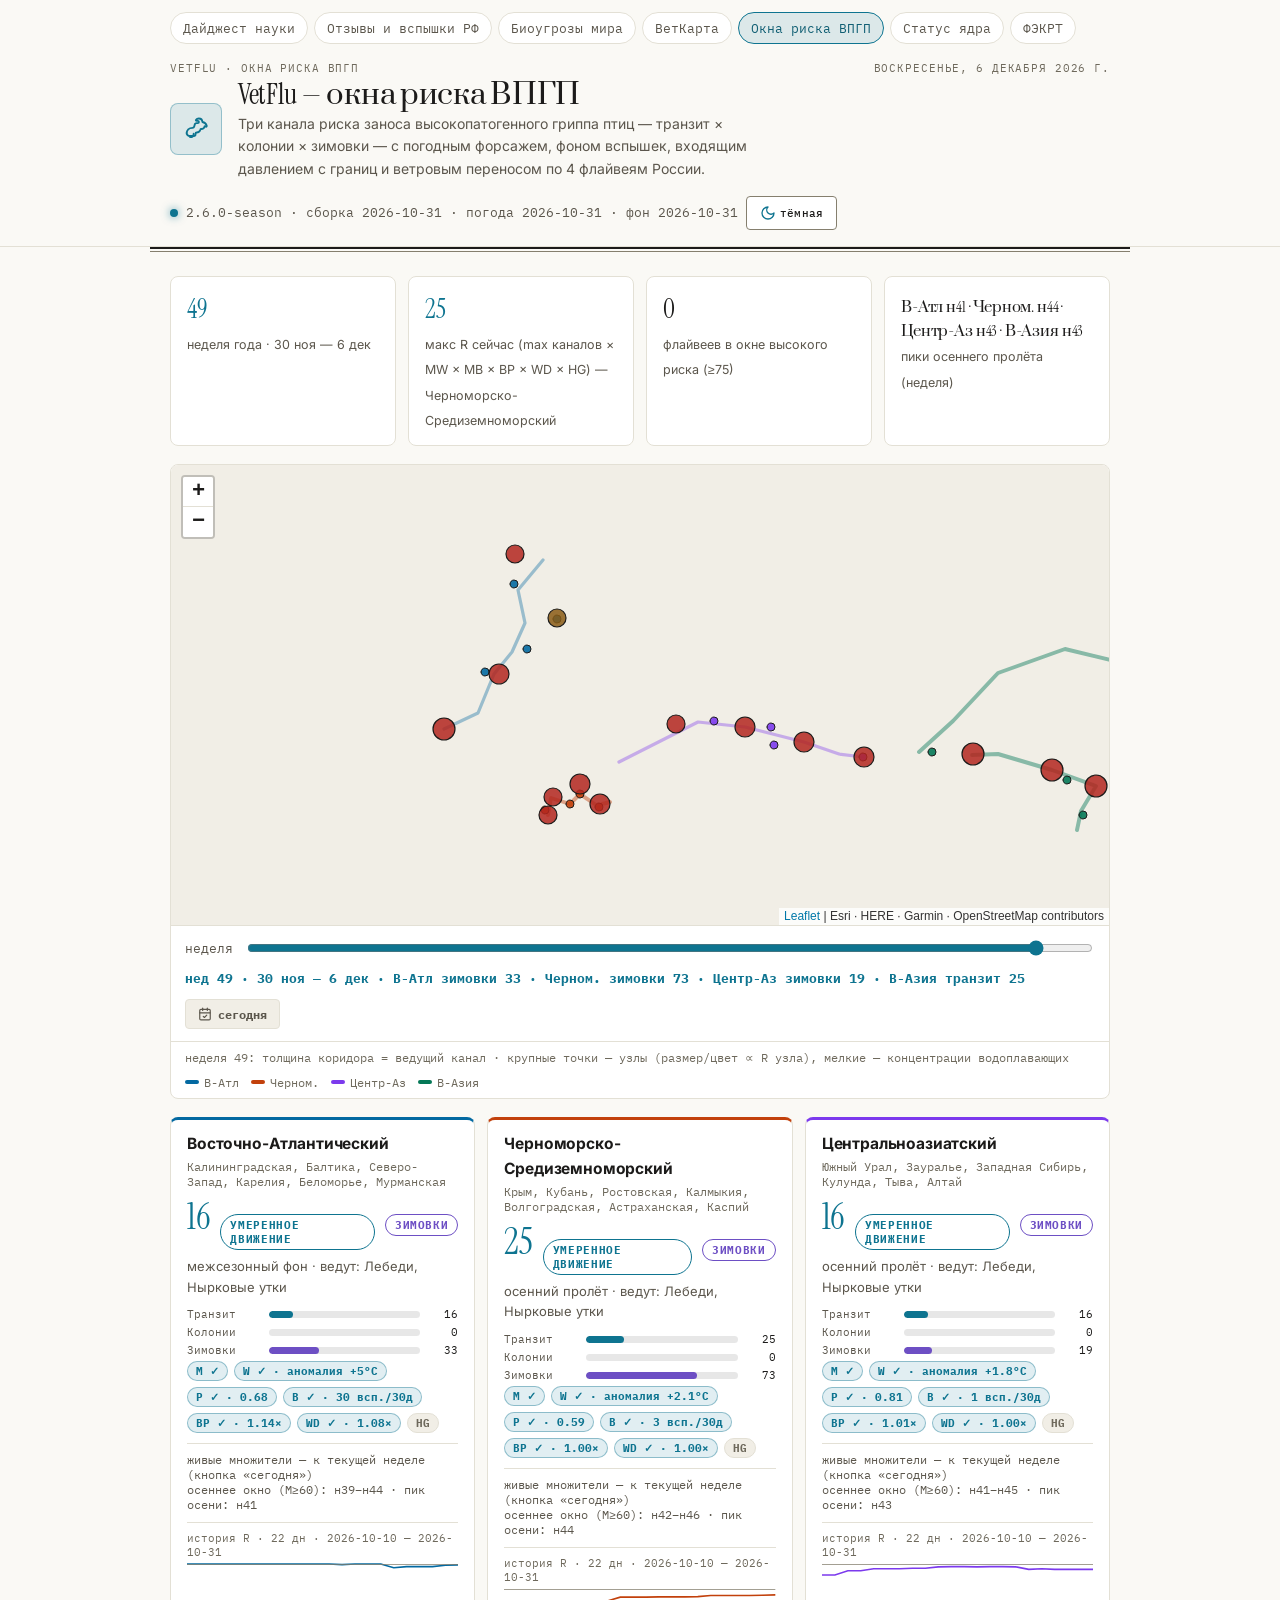
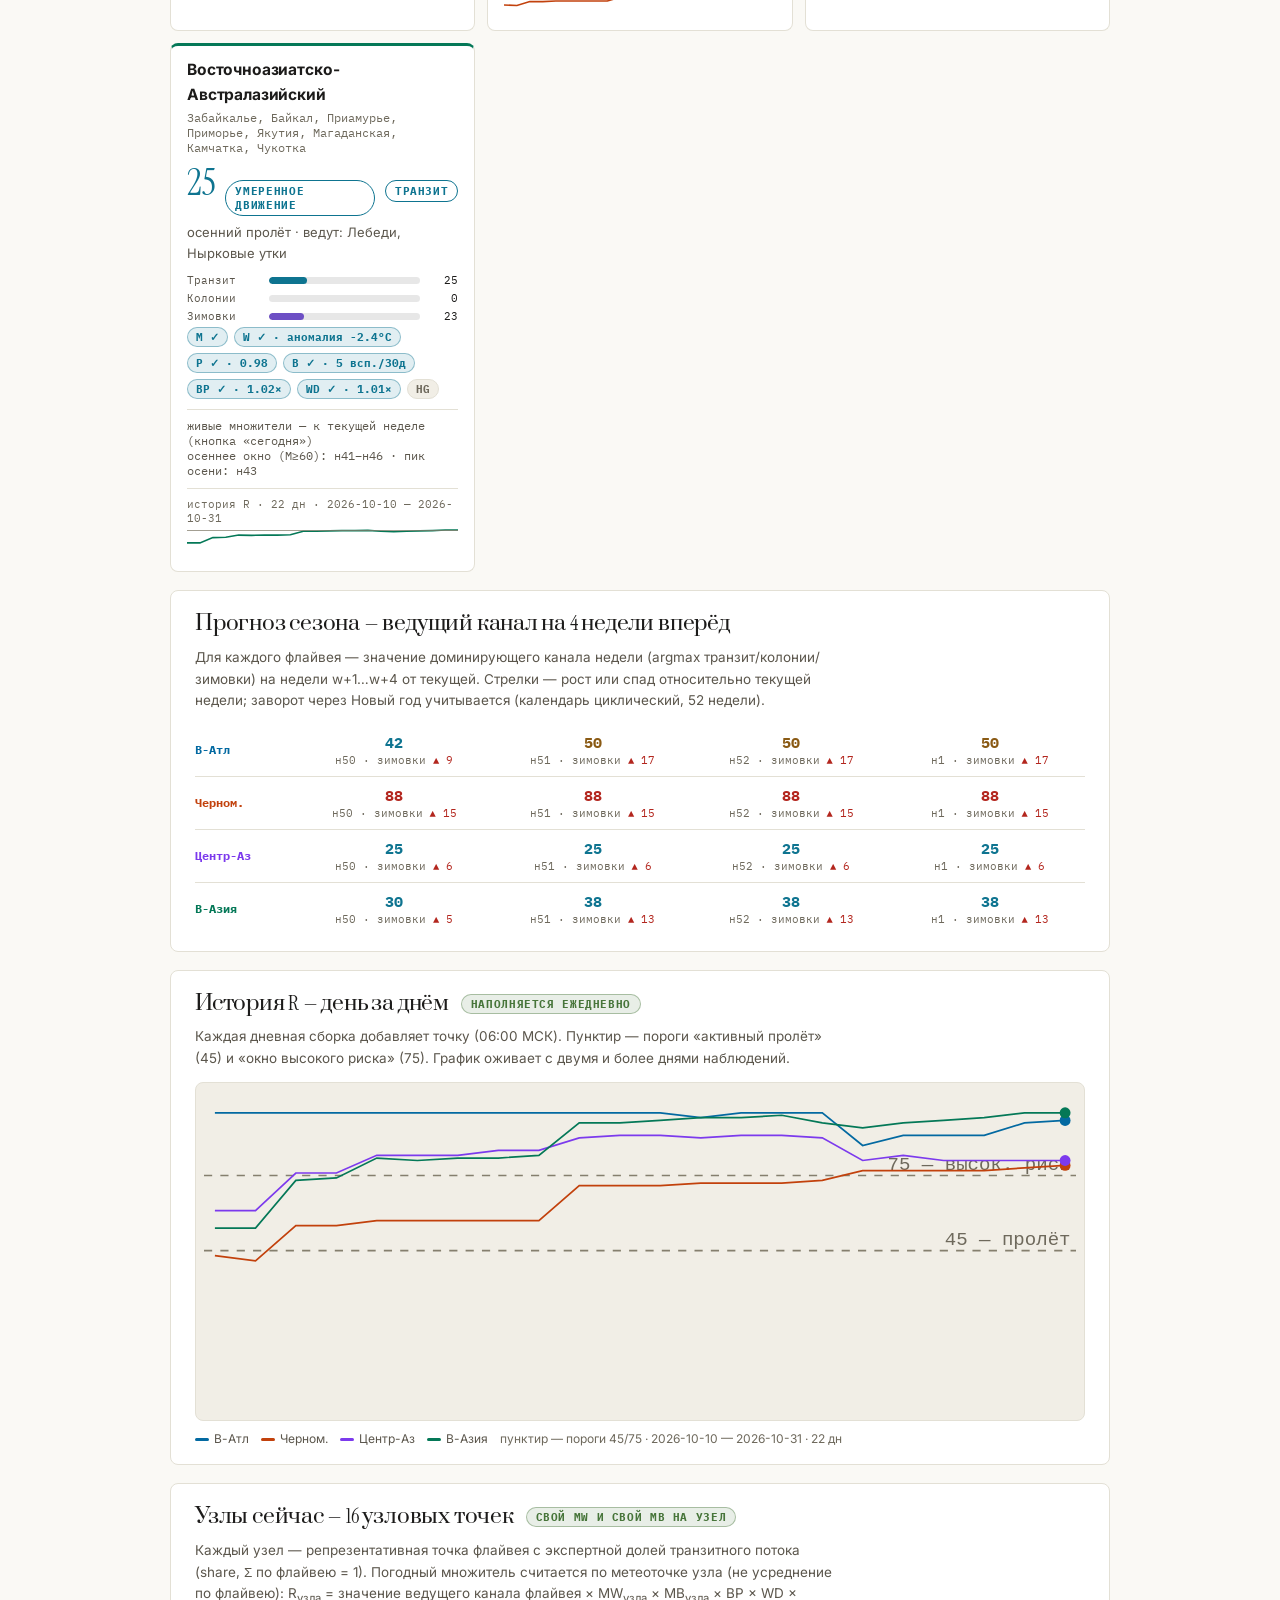
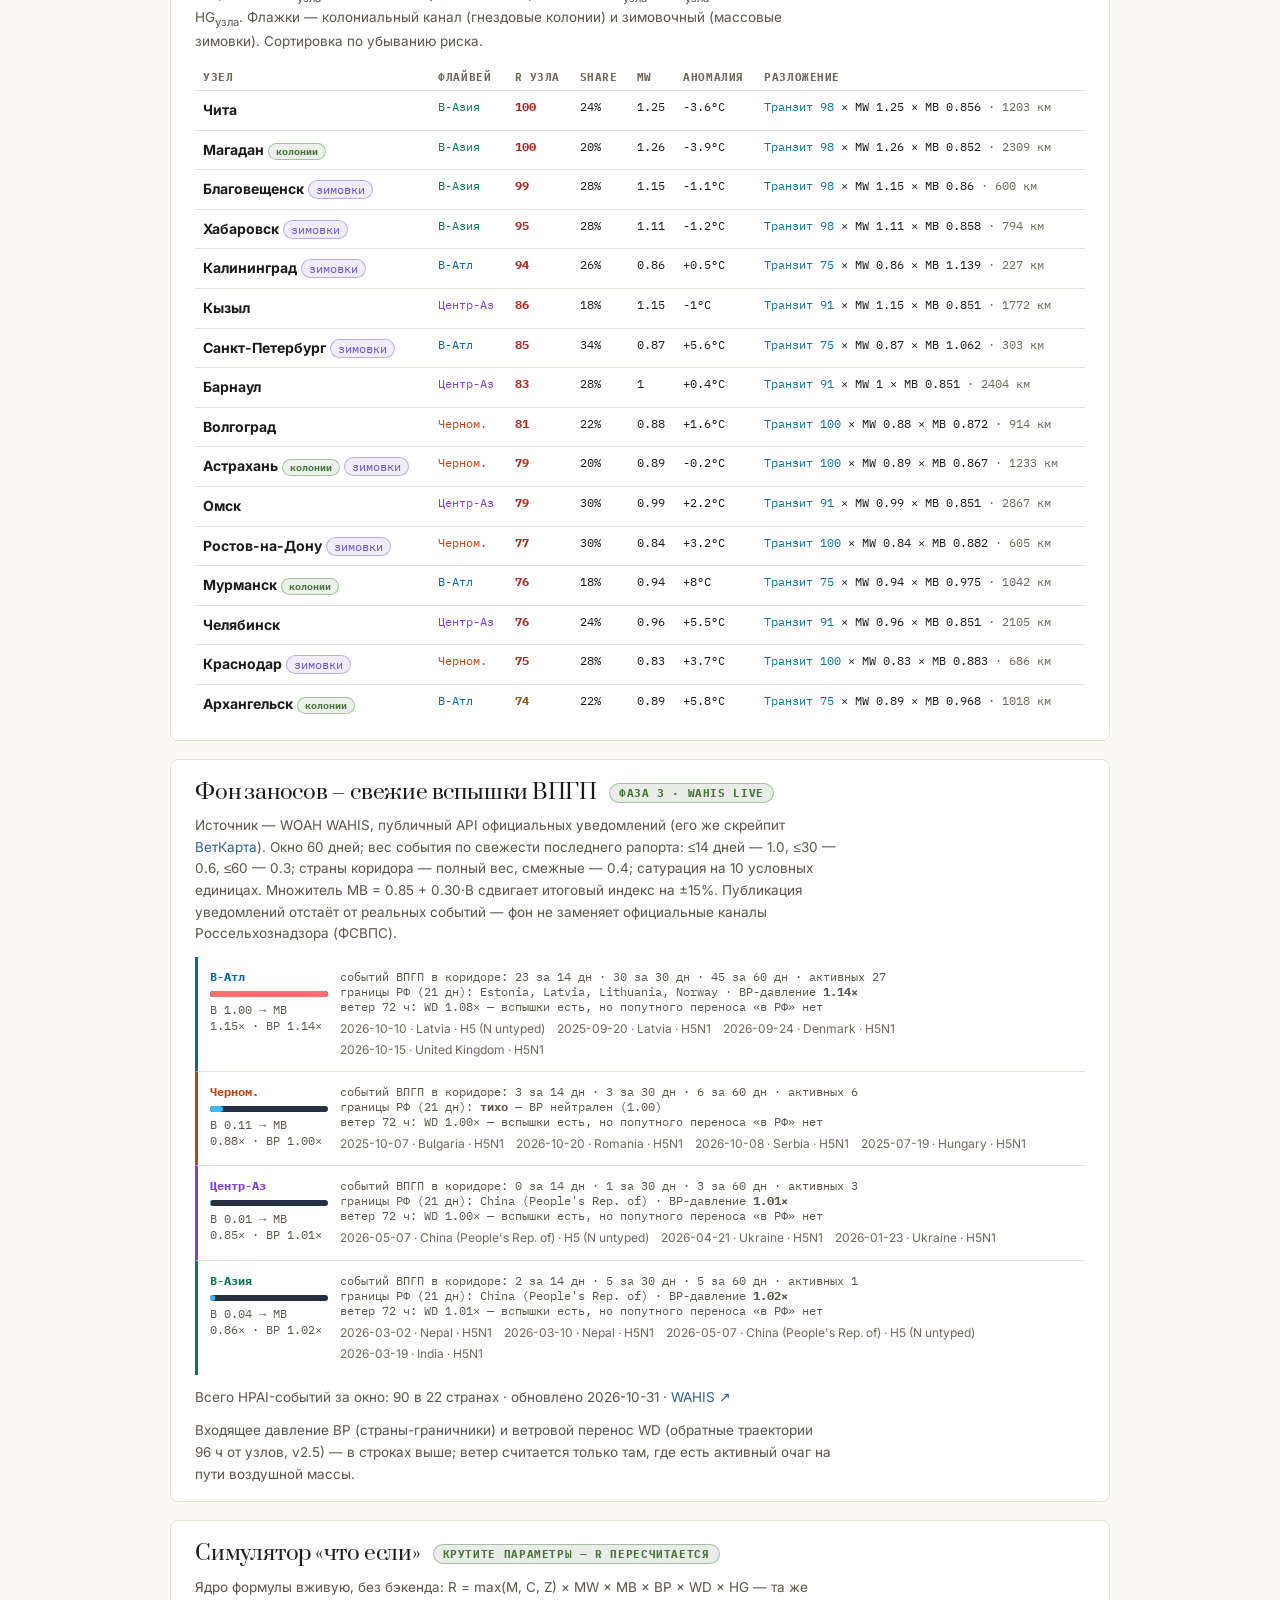
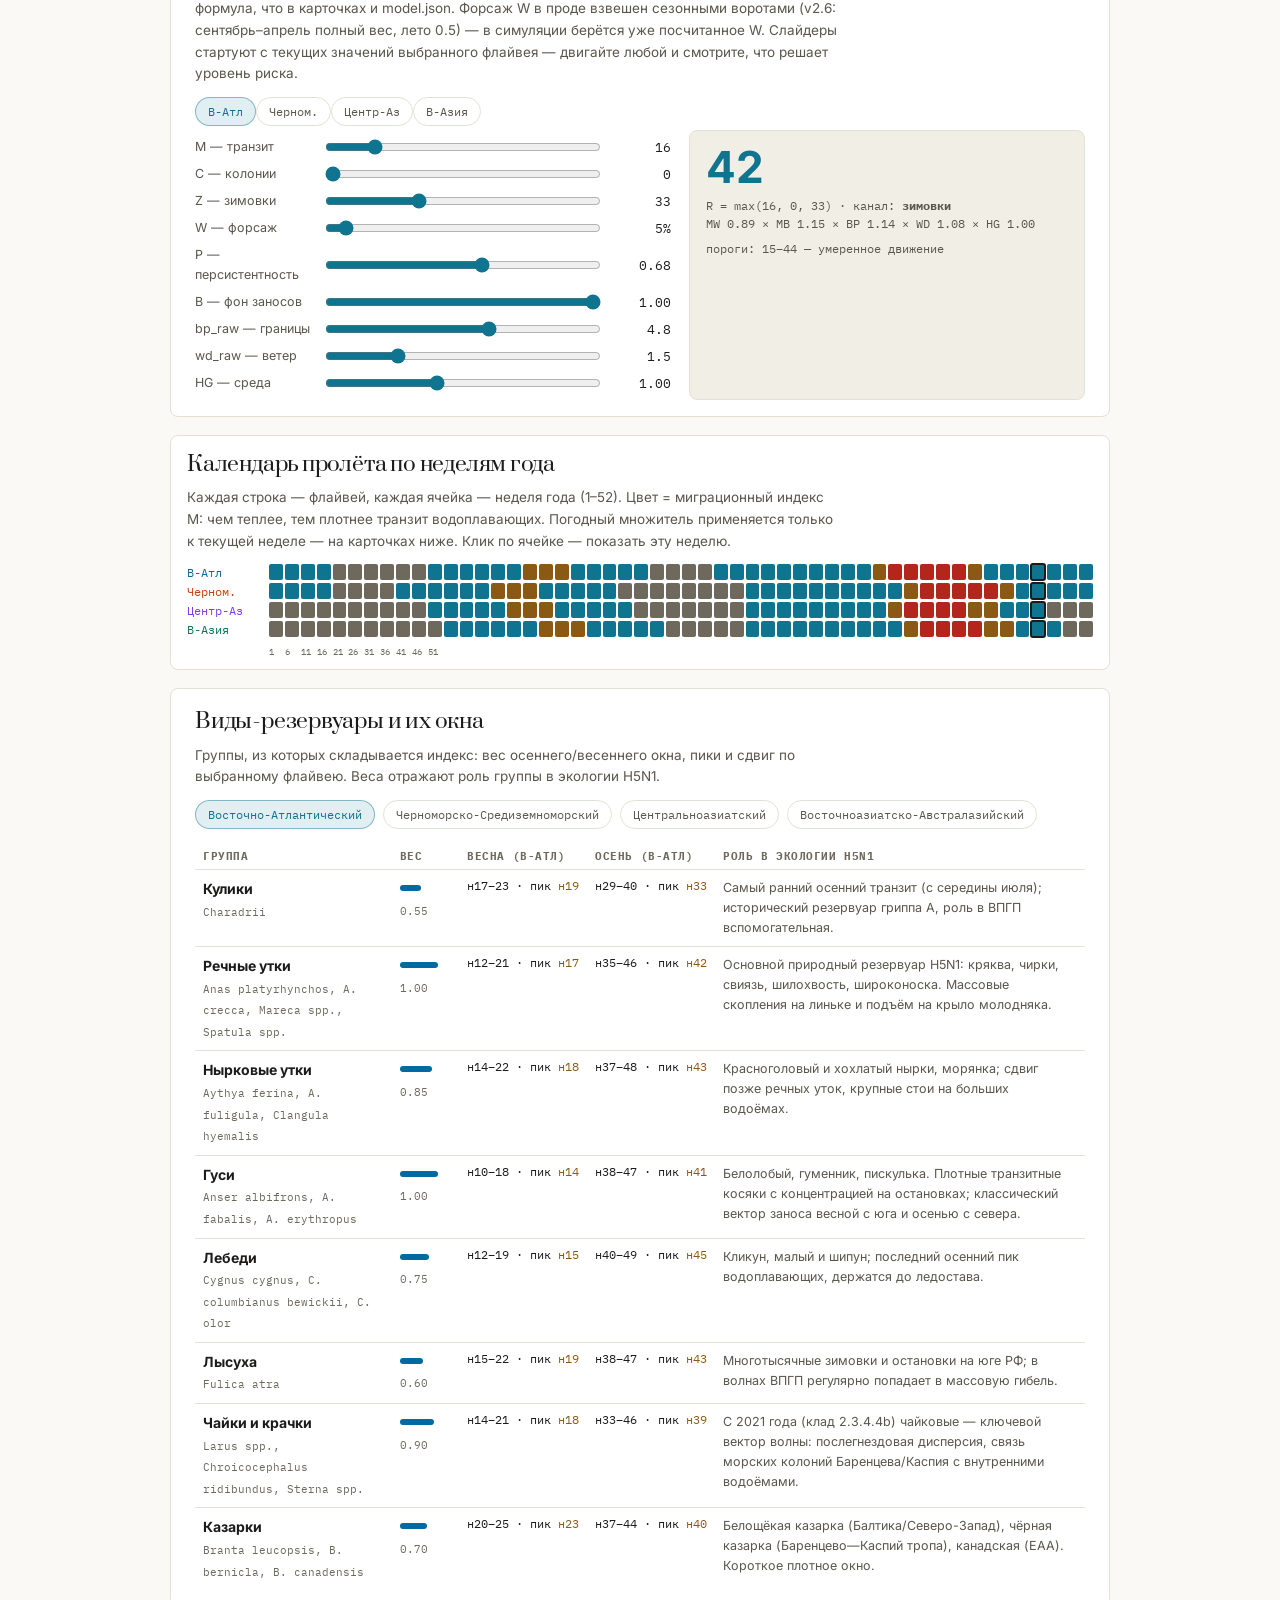
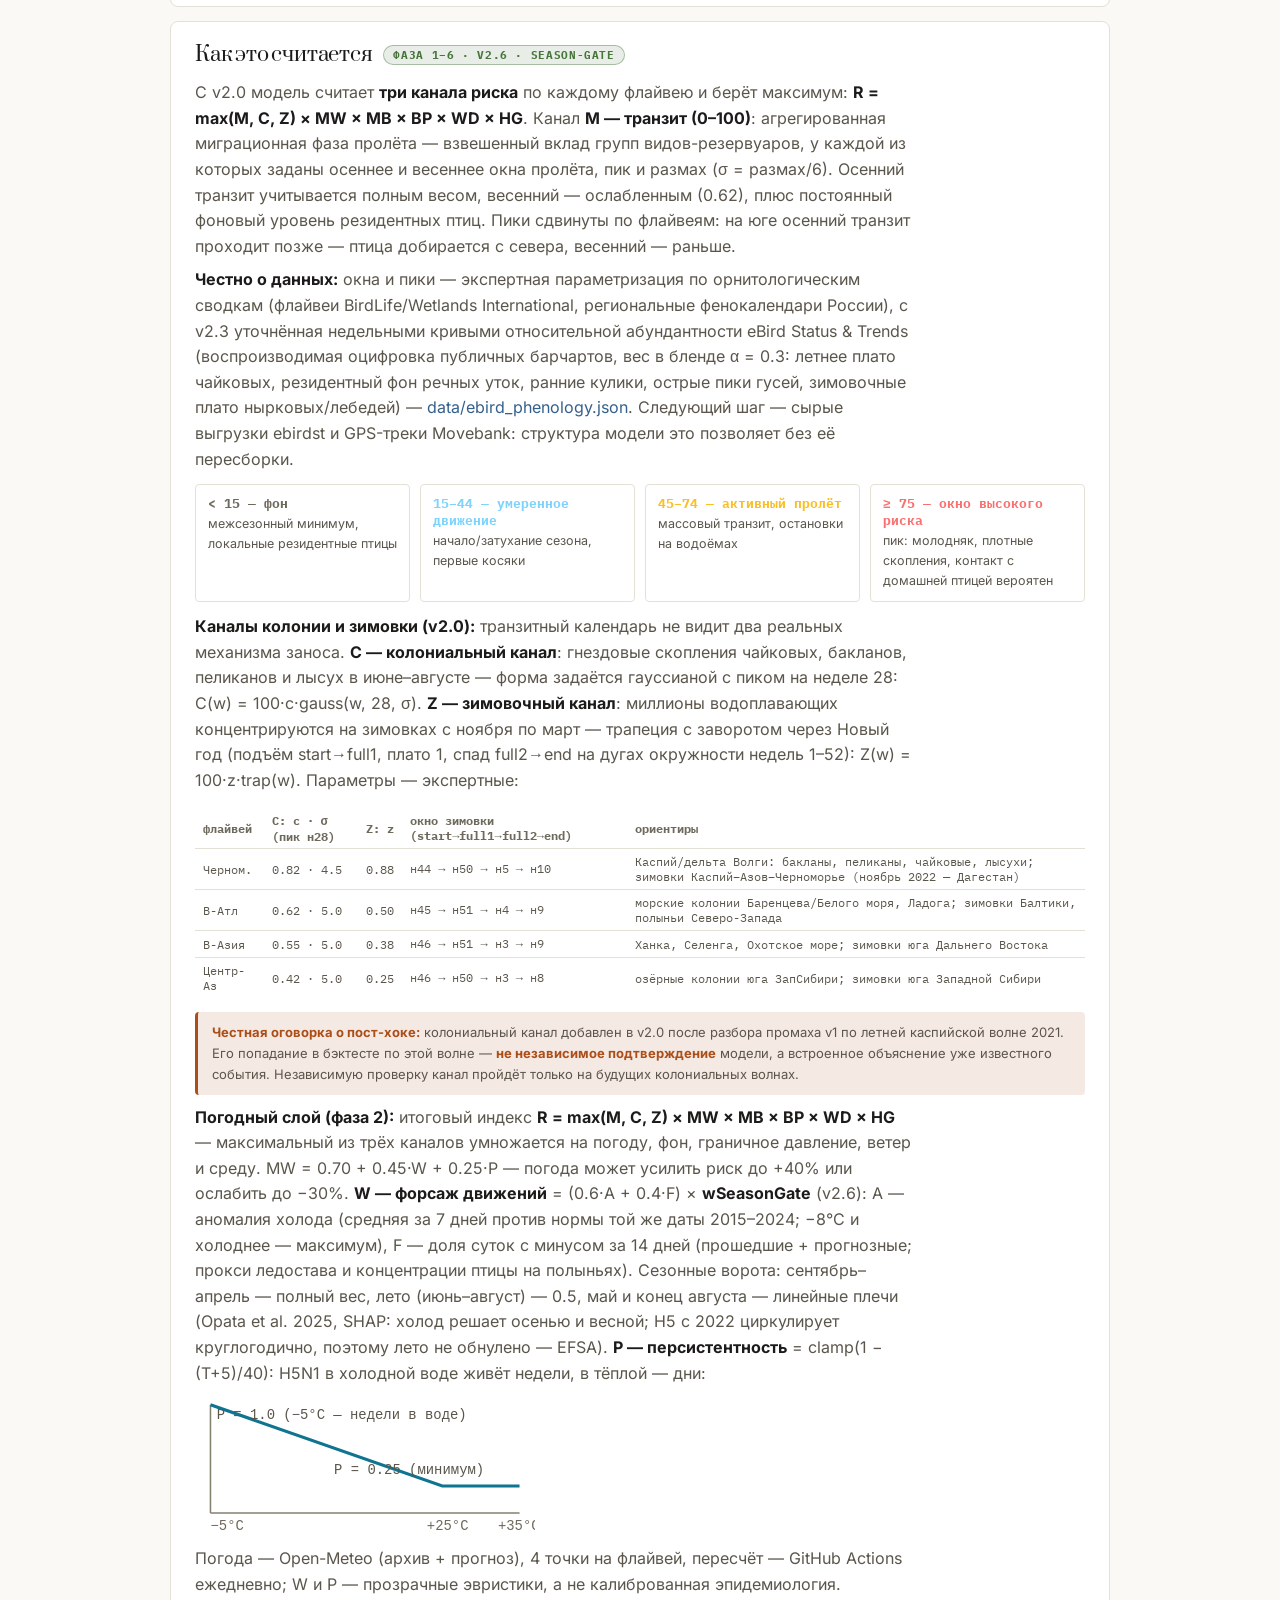
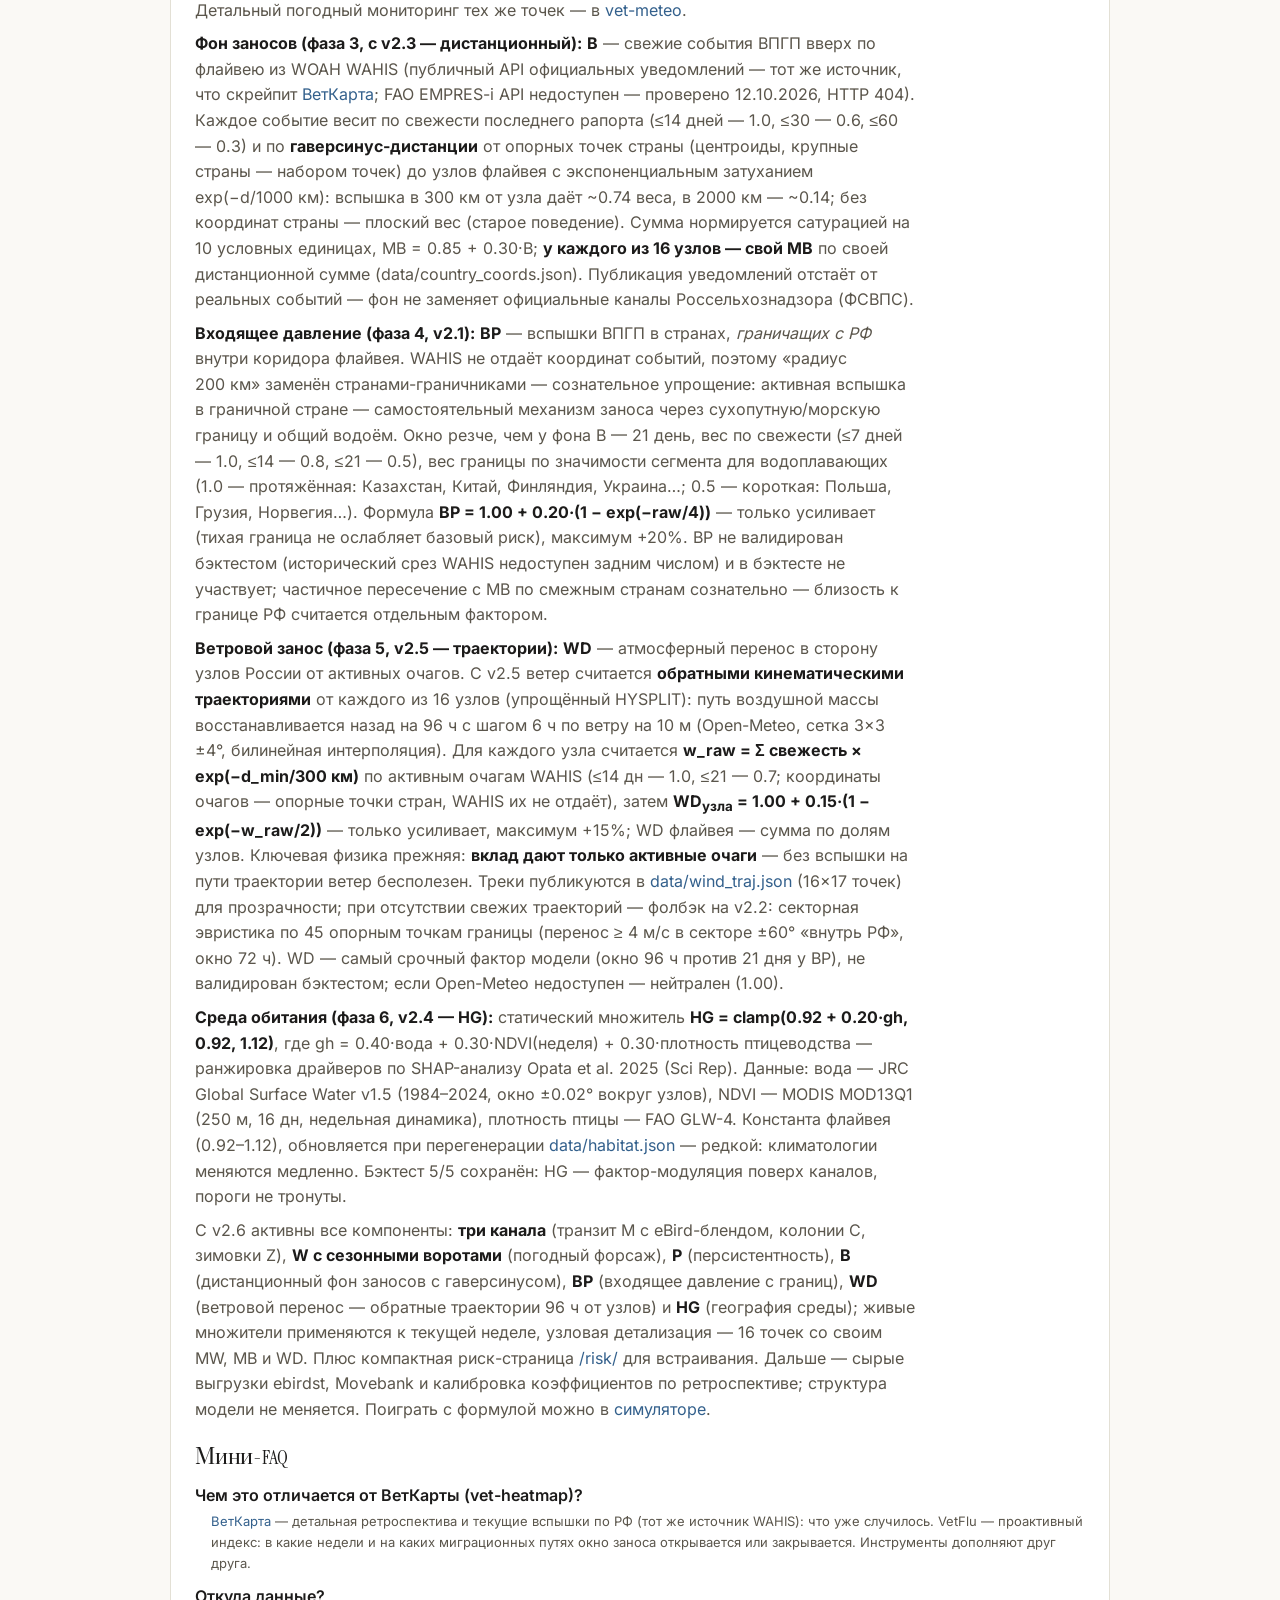
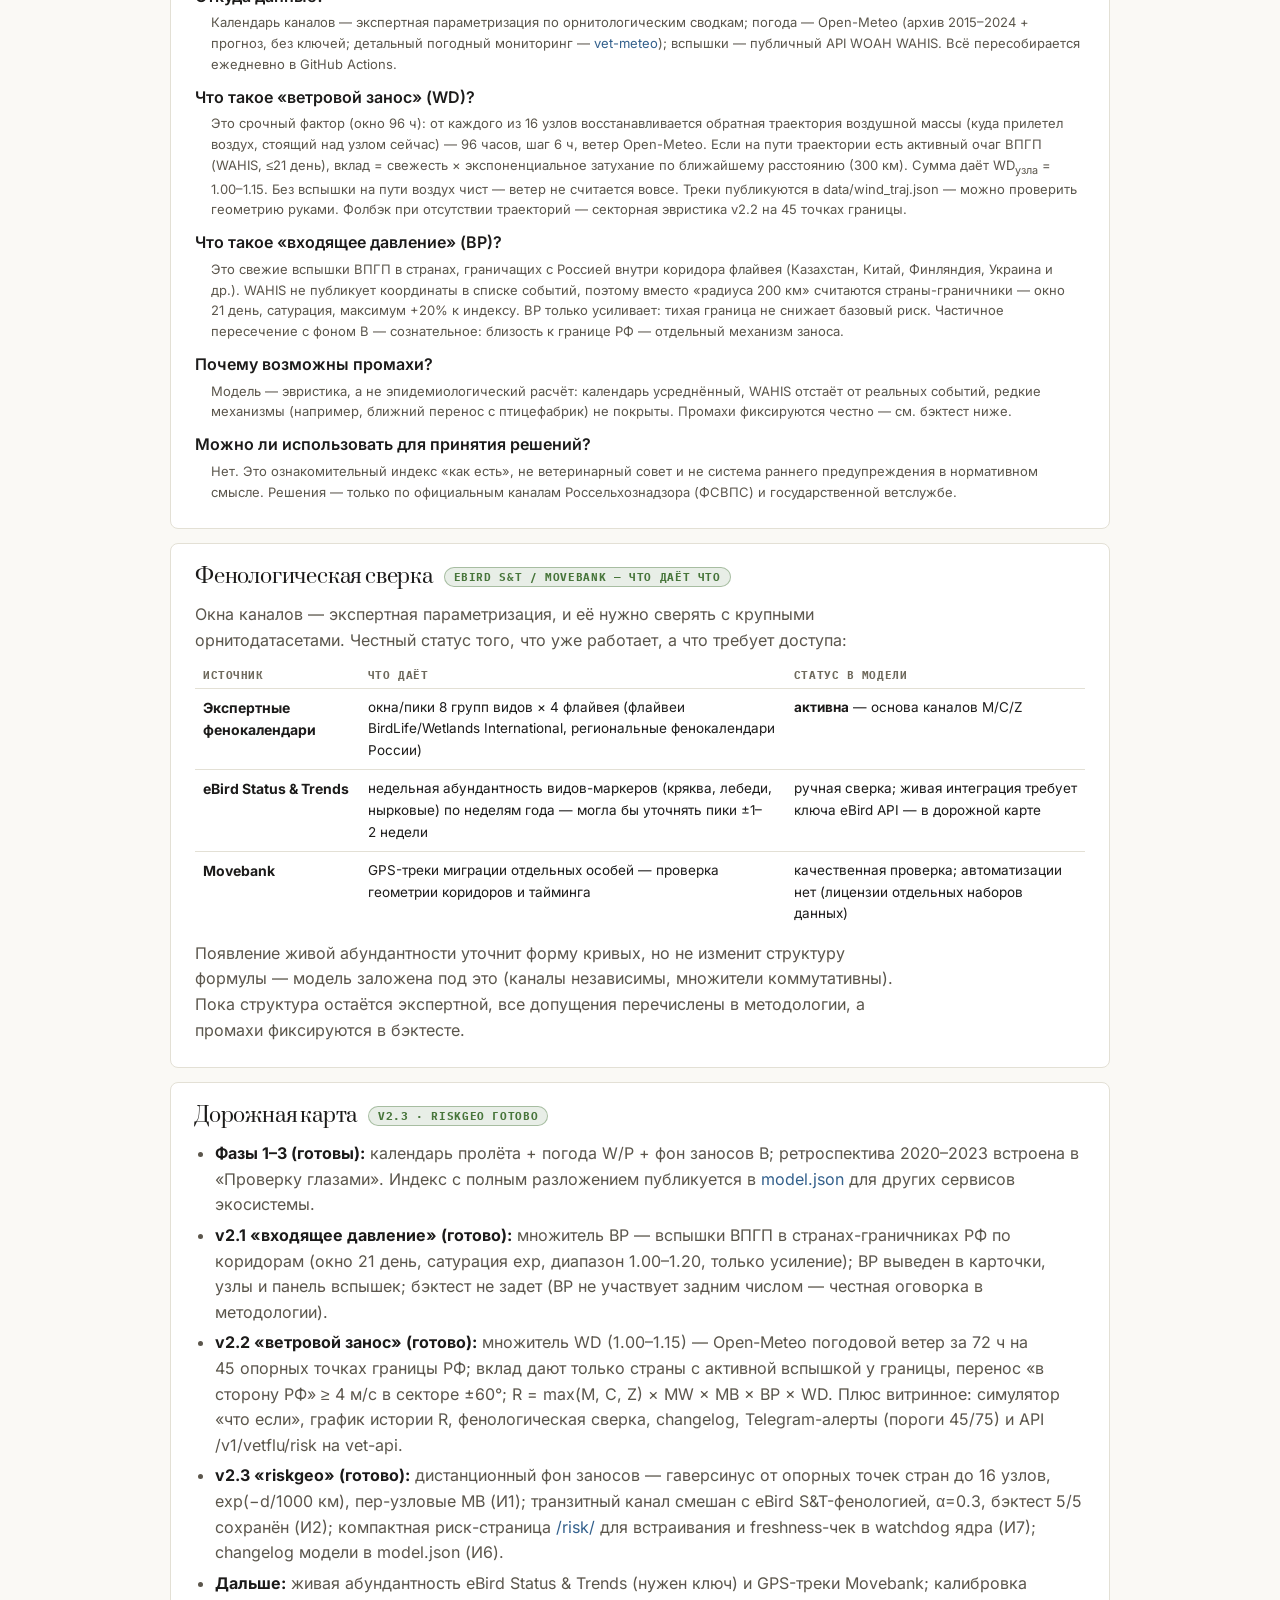
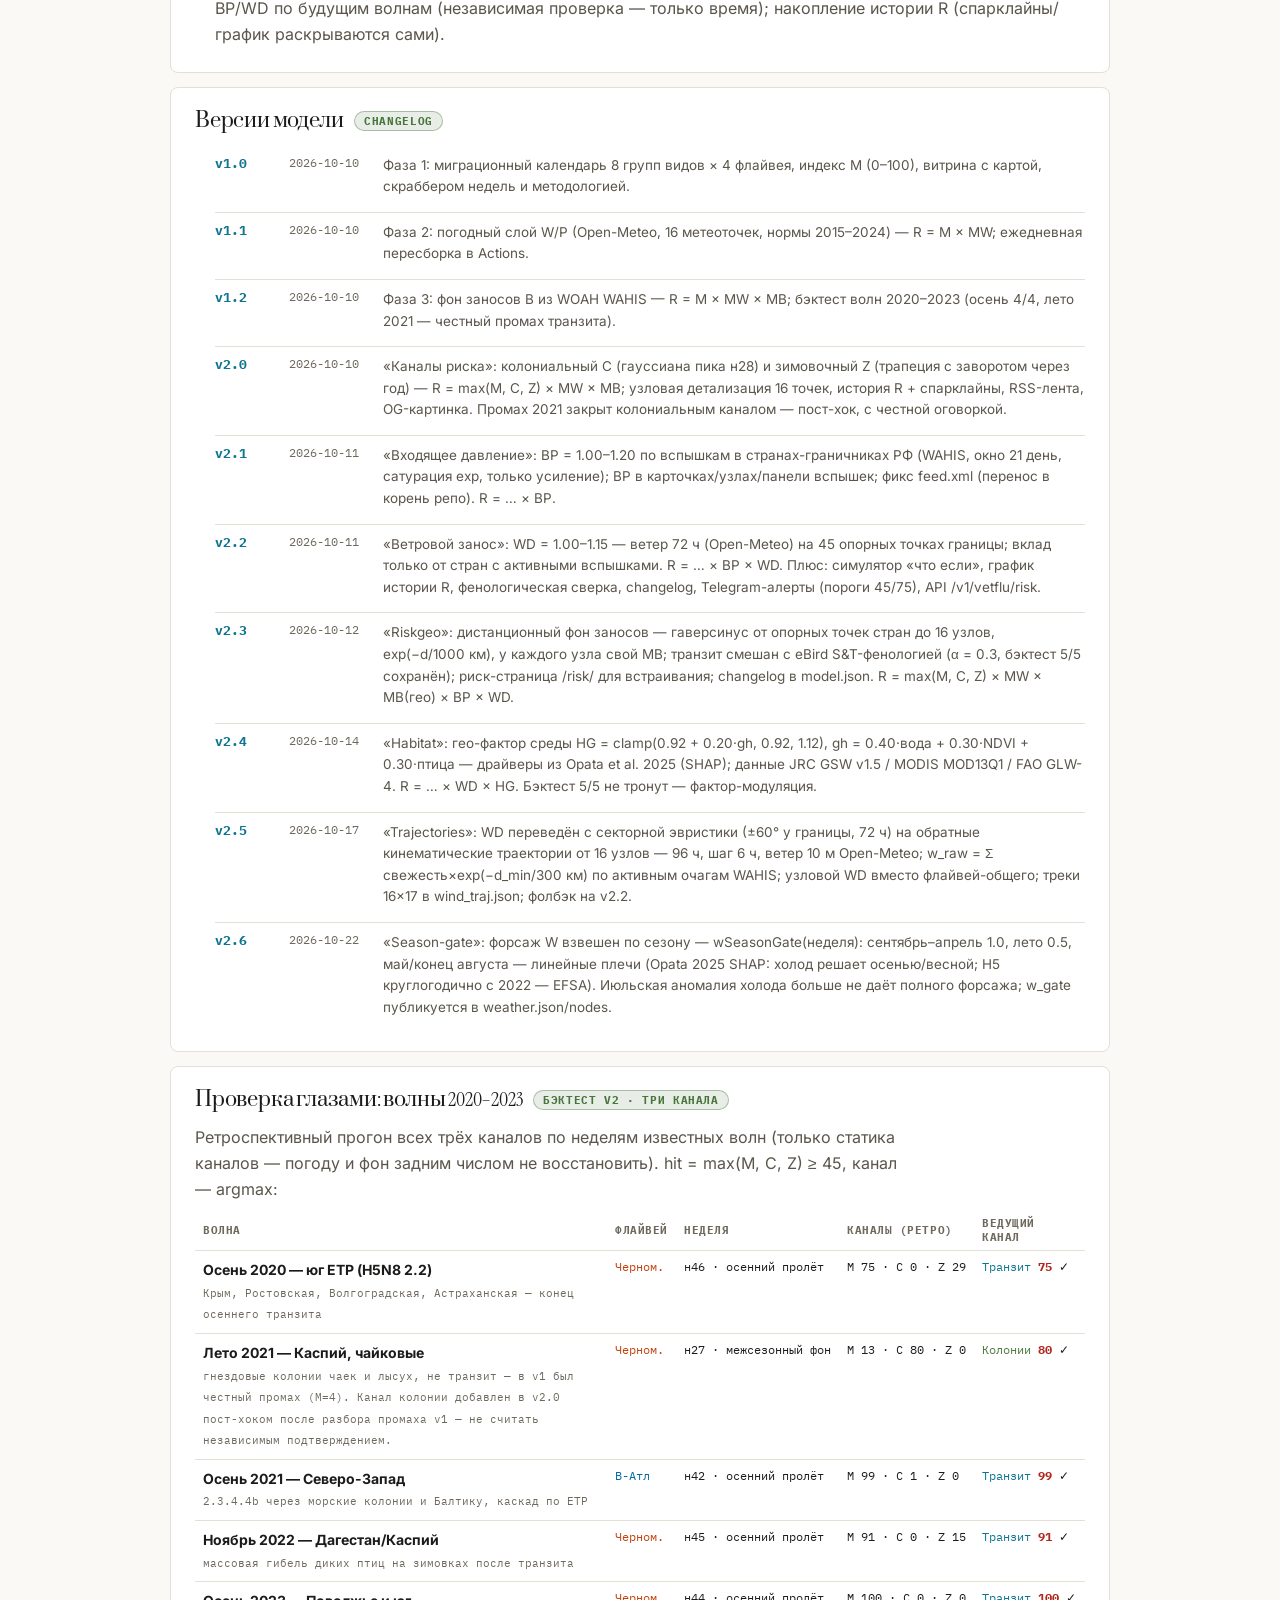
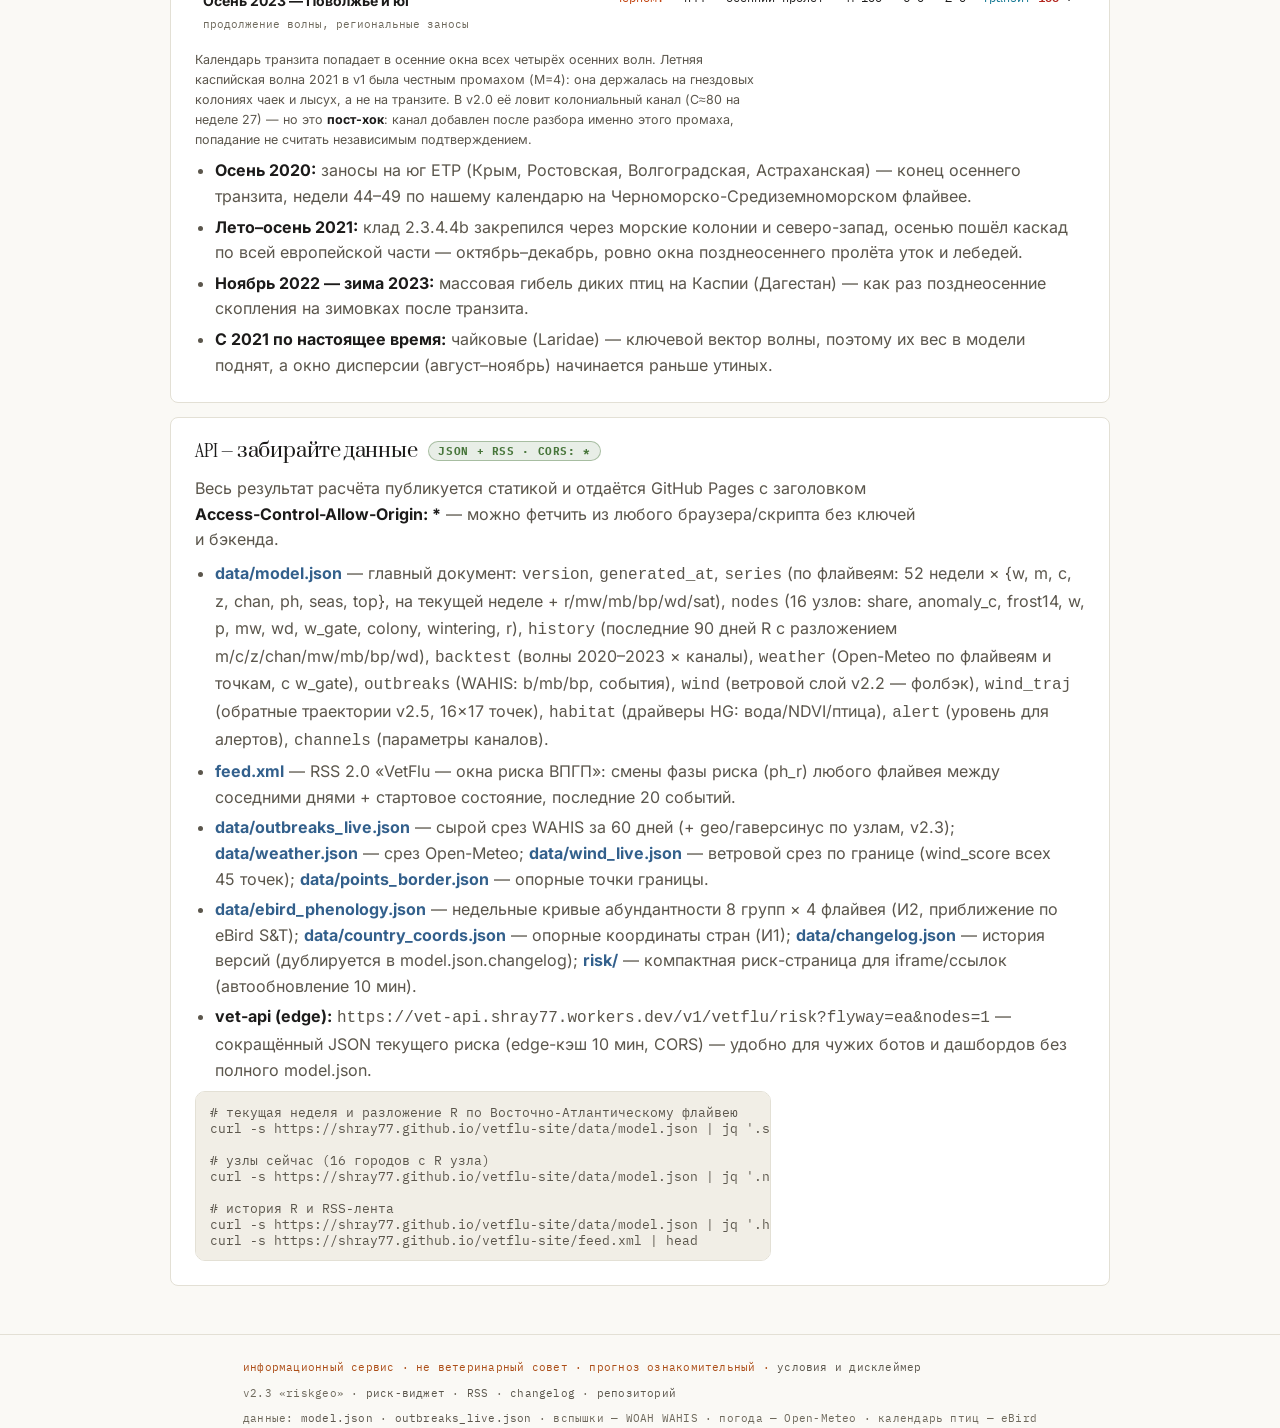
==== commit 7ff4c80e: "Task 223: волна фиксов QA 01-vetflu-hardqa — честный отказ model.json, палитра флайвеев для светлой " ====
--- a/index.html
+++ b/index.html
@@ -36,10 +36,16 @@
     --red: var(--ds-red); --orange: var(--ds-orange); --amber: var(--ds-amber);
     --green: var(--ds-green); --violet: var(--ds-violet);
     --mono: var(--ds-font-mono);
+    /* П2 (QA 01-vetflu-hardqa): флайвейные цвета тема-зависимы — единственный hex из
+       model.json (#38bdf8/#fb923c/#a78bfa/#34d399) рассчитан на тёмный фон (1.92–2.72:1
+       на белом); светлой теме — затемнённые варианты тех же семейств (4.5–5.9:1 на surface,
+       gate WCAG 1.4.3/1.4.11). model.json не трогаем — подмена только в витрине. */
+    --fw-ea: #0369a1; --fw-bsm: #c2410c; --fw-ca: #7c3aed; --fw-eaa: #047857;
   }
   [data-theme="dark"] {
     --ds-accent: #38bdf8; --ds-accent-strong: #7dd3fc; --ds-accent-ink: #06121c;
     --chan-transit: #38bdf8; --chan-colonies: #34d399; --chan-wintering: #a78bfa;
+    --fw-ea: #38bdf8; --fw-bsm: #fb923c; --fw-ca: #a78bfa; --fw-eaa: #34d399;
   }
   * { box-sizing: border-box; }
   :focus-visible { outline: 2px solid var(--accent); outline-offset: 2px; }
@@ -138,7 +144,7 @@
 
   .strip-card { background: var(--surface); border: 1px solid var(--border); border-radius: var(--ds-radius); padding: var(--ds-space-3) var(--ds-space-4); margin: 18px 0 8px; }
   .strip-card h2, section > h2, .panel h2 { font-family: var(--ds-font-display); font-weight: 400; font-size: 21px; margin: 0 0 6px; letter-spacing: -.01em; }
-  .sub { color: var(--muted); font-size: 13.5px; margin: 0 0 12px; }
+  .sub { color: var(--muted); font-size: 13.5px; margin: 0 0 12px; max-width: 72ch; } /* П1: строка 45–90 знаков, не 111–132 */
   .ob-row { display: grid; grid-template-columns: 118px 1fr; gap: 12px; padding: 12px 0 12px 12px; border-top: 1px solid var(--border); align-items: start; }
   .ob-row > div { min-width: 0; }
   .ob-row:first-child { border-top: none; }
@@ -180,7 +186,7 @@
 
   article.doc { background: var(--surface); border: 1px solid var(--border); border-radius: var(--ds-radius); padding: var(--ds-space-4) var(--ds-space-5); margin: 14px 0; }
   article.doc h2 { font-family: var(--ds-font-display); font-weight: 400; font-size: 20px; margin: 0 0 10px; letter-spacing: -.01em; }
-  article.doc p { margin: 8px 0; color: var(--muted); }
+  article.doc p { margin: 8px 0; color: var(--muted); max-width: 72ch; } /* П1: длина строки вместо полной ширины панели */
   article.doc p b, article.doc li b { color: var(--text); }
   article.doc ul { margin: 8px 0; padding-left: 20px; color: var(--muted); }
   article.doc code { overflow-wrap: anywhere; } /* длинные URL не должны раздувать мобильный документ */
@@ -205,6 +211,14 @@
     .strip .row { grid-template-columns: 52px 1fr; }
     .strip .wkbar { grid-template-columns: 52px 1fr; }
     .fw .m { font-size: 28px; }
+  }
+
+  /* П6 (QA): ландшафт телефона (высота < 500px) — вертикаль дефицит: прячем подзаголовок
+     мастхеда, хаб — один прокручиваемый ряд, карта 60vh — контент в первом вьюпорте */
+  @media (max-height: 500px) {
+    .ds-masthead__sub { display: none; }
+    .ds-hub { flex-wrap: nowrap; overflow-x: auto; }
+    #map { height: 60vh; }
   }
 
   /* v2.2: симулятор «что если» */
@@ -279,8 +293,8 @@
     <div id="map"></div>
     <div class="scrubber">
       <label for="week">неделя</label>
-      <input id="week" type="range" min="1" max="52" step="1" value="1">
-      <span class="wk" id="wk-label">—</span>
+      <input id="week" type="range" min="1" max="52" step="1" value="1" disabled>
+      <span class="wk" id="wk-label">загрузка model.json…</span>
       <button class="btn-mini" id="btn-now" type="button"><svg viewBox="0 0 24 24" width="14" height="14" fill="none" stroke="currentColor" stroke-width="2" stroke-linecap="round" stroke-linejoin="round" aria-hidden="true"><path d="M8 2v4"/><path d="M16 2v4"/><rect width="18" height="18" x="3" y="4" rx="2"/><path d="M3 10h18"/><path d="m9 16 2 2 4-4"/></svg>сегодня</button>
     </div>
     <div class="map-note">
@@ -298,14 +312,14 @@
   </section>
 
   <section class="panel" id="hist-panel">
-    <h2>История R — день за днём <span class="phase-badge p1">v2.0+ · наполняется ежедневно</span></h2>
+    <h2>История R — день за днём <span class="phase-badge p1">наполняется ежедневно</span></h2>
     <p class="sub">Каждая дневная сборка добавляет точку (06:00 МСК). Пунктир — пороги «активный пролёт» (45) и «окно высокого риска» (75). График оживает с двумя и более днями наблюдений.</p>
     <div id="hist-chart"></div>
   </section>
 
   <section class="panel" id="nodes-panel">
-    <h2>Узлы сейчас — 16&nbsp;узловых точек <span class="phase-badge p1">v2.3 · свой MW и свой MB на узел</span></h2>
-    <p class="sub">Каждый узел — репрезентативная точка флайвея с экспертной долей транзитного потока (share, Σ по флайвею = 1). Погодный множитель считается по метеоточке узла (не усреднение по флайвею): R<sub>узла</sub> = значение ведущего канала флайвея × MW<sub>узла</sub> × MB × BP × WD. Флажки — колониальный канал (гнездовые колонии) и зимовочный (массовые зимовки). Сортировка по убыванию риска.</p>
+    <h2>Узлы сейчас — 16&nbsp;узловых точек <span class="phase-badge p1">свой MW и свой MB на узел</span></h2>
+    <p class="sub">Каждый узел — репрезентативная точка флайвея с экспертной долей транзитного потока (share, Σ по флайвею = 1). Погодный множитель считается по метеоточке узла (не усреднение по флайвею): R<sub>узла</sub> = значение ведущего канала флайвея × MW<sub>узла</sub> × MB<sub>узла</sub> × BP × WD × HG<sub>узла</sub>. Флажки — колониальный канал (гнездовые колонии) и зимовочный (массовые зимовки). Сортировка по убыванию риска.</p>
     <div style="overflow-x:auto">
       <table class="spec" id="nodes-table"></table>
     </div>
@@ -319,8 +333,8 @@
   </section>
 
   <section class="panel" id="sim-panel">
-    <h2>Симулятор «что если» <span class="phase-badge p1">v2.2 · крутите параметры — R пересчитается</span></h2>
-    <p class="sub">Ядро формулы вживую, без бэкенда: R = max(M, C, Z) × MW × MB × BP × WD. В проде модель умножает ещё на HG — географию среды флайвея (v2.4, 0.92–1.12) — и взвешивает форсаж W сезонными воротами (v2.6: сентябрь–апрель полный вес, лето 0.5). Слайдеры стартуют с текущих значений выбранного флайвея — двигайте любой и смотрите, что решает уровень риска.</p>
+    <h2>Симулятор «что если» <span class="phase-badge p1">крутите параметры — R пересчитается</span></h2>
+    <p class="sub">Ядро формулы вживую, без бэкенда: R = max(M, C, Z) × MW × MB × BP × WD × HG — та же формула, что в карточках и model.json. Форсаж W в проде взвешен сезонными воротами (v2.6: сентябрь–апрель полный вес, лето 0.5) — в симуляции берётся уже посчитанное W. Слайдеры стартуют с текущих значений выбранного флайвея — двигайте любой и смотрите, что решает уровень риска.</p>
     <div class="sim-chips" id="sim-chips"></div>
     <div class="sim-grid">
       <div>
@@ -332,6 +346,7 @@
         <div class="sim-row"><label>B — фон заносов</label><input id="sim_b" type="range" min="0" max="1" step="0.01"><output id="sim_b_o"></output></div>
         <div class="sim-row"><label title="сырой вклад вспышек в странах-граничниках: BP = 1 + 0.20·(1−exp(−raw/4))">bp_raw — границы</label><input id="sim_bpr" type="range" min="0" max="8" step="0.1"><output id="sim_bpr_o"></output></div>
         <div class="sim-row"><label title="вспышки на пути обратной траектории узла (96&nbsp;ч): WD = 1 + 0.15·(1−exp(−raw/2))">wd_raw — ветер</label><input id="sim_wdr" type="range" min="0" max="6" step="0.1"><output id="sim_wdr_o"></output></div>
+        <div class="sim-row"><label title="гео-фактор среды обитания (статика, v2.4): вода/NDVI/плотность птицеводства — Opata et al. 2025; HG = clamp(0.92 + 0.20·gh, 0.92, 1.12)">HG — среда</label><input id="sim_hg" type="range" min="0.92" max="1.12" step="0.001"><output id="sim_hg_o"></output></div>
       </div>
       <div class="sim-out" id="sim-out"></div>
     </div>
@@ -507,6 +522,13 @@
 };
 function chanName(id) { return (M.channels && M.channels[id] && M.channels[id].label) || ({ transit: "Транзит", colonies: "Колонии", wintering: "Зимовки" })[id] || id; }
 function chanMax(s) { return Math.max(s.m, s.c, s.z); }
+/* П2 (QA): тема-зависимый цвет флайвея — model.json хранит один hex под тёмную тему;
+   светлой теме витрина подставляет затемнённый вариант (CSS-переменные --fw-*, см. :root).
+   fwColor — для inline-стилей (var() работает), fwColorHex — для Leaflet/SVG-атрибутов
+   (атрибуты не резолвят var(); карта перерисовывается при смене темы — актуальный hex). */
+const FW_COLOR = { ea: "--fw-ea", bsm: "--fw-bsm", ca: "--fw-ca", eaa: "--fw-eaa" };
+function fwColor(fw) { return FW_COLOR[fw.id] ? `var(${FW_COLOR[fw.id]})` : fw.color; }
+function fwColorHex(fw) { return FW_COLOR[fw.id] ? (vizVar(FW_COLOR[fw.id]) || fw.color) : fw.color; }
 
 function isoWeek(d) {
   const t = new Date(Date.UTC(d.getFullYear(), d.getMonth(), d.getDate()));
@@ -555,7 +577,7 @@
   const pts = recs.map((h, i) => `${(i / (recs.length - 1)) * 100},${28 - (h.per_flyway[fwId].r / 100) * 26 - 1}`).join(" ");
   return `<div class="spark"><div class="cap">история R · ${recs.length} дн · ${esc(recs[0].date)} — ${esc(recs[recs.length - 1].date)}</div>
     <svg viewBox="0 0 100 28" preserveAspectRatio="none" role="img" aria-label="История R флайвея">
-      <polyline points="${pts}" fill="none" stroke="${color}" stroke-width="1.6" vector-effect="non-scaling-stroke"/>
+      <polyline points="${pts}" fill="none" style="stroke:${color}" stroke-width="1.6" vector-effect="non-scaling-stroke"/>
       <line x1="0" y1="1.5" x2="100" y2="1.5" style="stroke:var(--ds-border-strong)" stroke-width=".5"/>
     </svg></div>`;
 }
@@ -568,7 +590,10 @@
 
 function initMap() {
   if (map || typeof L === "undefined") return;
-  map = L.map("map", { scrollWheelZoom: false }).setView([58, 55], 3);
+  map = L.map("map", { scrollWheelZoom: false, zoomControl: false }).setView([58, 55], 3);
+  // З2 (QA): дефолтные zoomInTitle/zoomOutTitle — английские («Zoom in/out») на
+  // русскоязычной витрине; русские подписи становятся и title, и aria-label кнопок
+  L.control.zoom({ zoomInTitle: "Приблизить", zoomOutTitle: "Отдалить" }).addTo(map);
   // флаг-фикс: дефолтный префикс Leaflet 1.8+ содержит SVG флага Украины — заменяем
   // на чистую ссылку (BSD-заслуги сохранены), как в vet-meteo + CSS-страховка выше
   if (map.attributionControl) map.attributionControl.setPrefix('<a href="https://leafletjs.com" target="_blank" rel="noopener">Leaflet</a>');
@@ -632,11 +657,11 @@
       head = `R = ${v} <span style="color:var(--ds-muted)">(${bits.join(" × ")} · канал: ${esc(chanName(s.chan))})</span>`;
     } else head = `ведущий канал: ${esc(chanName(s.chan))} = ${chanMax(s)} <span style="color:var(--ds-muted)">(M${s.m} · C${s.c} · Z${s.z})</span>`;
     lines[fw.id] = paths.map(p => L.polyline(p, {
-      color: fw.color, weight, opacity, lineCap: "round",
+      color: fwColorHex(fw), weight, opacity, lineCap: "round",
     }).bindPopup(
       `<b>${esc(fw.label)}</b><br>${head} · ${esc(isNow() && s.r != null ? (s.ph_r || s.ph) : s.ph)}<br>${esc(s.seas)}<br><span style="color:var(--ds-muted)">${esc(fw.regions)}</span>`
     ).addTo(map));
-    fw.hubs.forEach(h => L.circleMarker(h.ll, { radius: 3.5, color: vizVar("--ds-text"), weight: 1, fillColor: fw.color, fillOpacity: .9 })
+    fw.hubs.forEach(h => L.circleMarker(h.ll, { radius: 3.5, color: vizVar("--ds-text"), weight: 1, fillColor: fwColorHex(fw), fillOpacity: .9 })
       .bindPopup(`<b>${esc(h.name)}</b><br><span style="color:var(--ds-muted)">узел концентраций · ${esc(fw.label)}</span>`).addTo(hubLayer));
   }
   // v2.0: 16 узловых точек — размер/цвет ∝ R узла, попап с разложением
@@ -671,7 +696,7 @@
   const f = (d) => d.getUTCDate() + " " + MONTHS[d.getUTCMonth()];
   document.getElementById("stats").innerHTML =
     `<div class="stat"><b style="color:var(--accent)">${week}</b><span>неделя года · ${f(a)} — ${f(b)}</span></div>` +
-    `<div class="stat"><b style="color:${mColor(top.v)}">${top.v}</b><span>${isNow() && (M.weather || M.outbreaks) ? "макс R сейчас (max каналов × MW × MB × BP × WD) — " : "макс M сейчас — "}${esc(top.f.label)}</span></div>` +
+    `<div class="stat"><b style="color:${mColor(top.v)}">${top.v}</b><span>${isNow() && (M.weather || M.outbreaks) ? "макс R сейчас (max каналов × MW × MB × BP × WD × HG) — " : "макс M сейчас — "}${esc(top.f.label)}</span></div>` +
     `<div class="stat"><b style="color:${hot ? "var(--red)" : "var(--text)"}">${hot}</b><span>флайвеев в окне высокого риска (≥75)</span></div>` +
     `<div class="stat"><b style="font-size:15px;padding-top:6px">${esc(peaks)}</b><span>пики осеннего пролёта (неделя)</span></div>`;
 }
@@ -716,7 +741,7 @@
       const val = { transit: s.m, colonies: s.c, wintering: s.z }[id];
       return `<div class="cb" title="${CHAN_TIP[id]}"><span>${chanName(id)}</span><span class="cbt"><i style="width:${val}%;background:${CHAN_COLOR[id]}"></i></span><span class="cbv">${val}</span></div>`;
     }).join("");
-    return `<div class="fw" style="border-top-color:${fw.color}">
+    return `<div class="fw" style="border-top-color:${fwColor(fw)}">
       <h3>${esc(fw.label)}</h3>
       <div class="reg">${esc(fw.regions)}</div>
       <div class="mrow"><span class="m" style="color:${mColor(v)}">${v}</span>
@@ -726,14 +751,14 @@
       <div class="chbars">${bars}</div>
       <div class="factors">${factors}</div>
       <div class="win">${esc(sub)}<br>${esc(winTxt)} · пик осени: н${M.series[fw.id].peak_autumn_week}</div>
-      ${sparkHtml(fw.id, fw.color)}
+      ${sparkHtml(fw.id, fwColor(fw))}
     </div>`;
   }).join("");
 }
 
 function drawStrip() {
   document.getElementById("strip").innerHTML = M.flyways.map(fw =>
-    `<div class="row"><span class="nm" style="color:${fw.color}">${esc(fw.short)}</span>
+    `<div class="row"><span class="nm" style="color:${fwColor(fw)}">${esc(fw.short)}</span>
      <span class="cells">${M.series[fw.id].weeks.map(x =>
       `<i class="cell${x.w === week ? " cur" : ""}" data-w="${x.w}" title="н${x.w}: M=${x.m} · C=${x.c} · Z=${x.z} → ${esc(chanName(x.chan))} ${chanMax(x)} · ${esc(x.ph)}" style="background:${mColor(x.m)}"></i>`).join("")}</span></div>`
   ).join("") +
@@ -752,7 +777,7 @@
     M.species.map(sp => {
       const spr = shifted(sp, "spring", fwSel), aut = shifted(sp, "autumn", fwSel);
       const wf = sp.fw[fwSel] ?? 0;
-      const wcol = fw.color;
+      const wcol = fwColor(fw);
       // P2: тултип с точными окнами (start–peak–end) по всем флайвеям из migration.json
       const allWin = M.flyways.map(f2 => {
         const s2 = shifted(sp, "spring", f2.id), a2 = shifted(sp, "autumn", f2.id);
@@ -772,6 +797,8 @@
   if (!M) return; // model.json ещё не загружен: рисовать нечего — boot() сам вызовет setWeek(CURW); слайдер без TypeError
   week = Math.min(52, Math.max(1, w));
   document.getElementById("week").value = week;
+  document.getElementById("week").disabled = false; // Ш2: до загрузки модели слайдер заблокирован
+  try { history.replaceState(null, "", "#w" + week); } catch (e) {} // П5: выбранная неделя выживает F5 и адресуема ссылкой (мусорный hash игнорируется)
   // v2.0: скраббер показывает ведущий канал недели по всем флайвеям, а не только M
   const chanTxt = M ? M.flyways.map(f => {
     const s = M.series[f.id].weeks[week - 1];
@@ -787,7 +814,7 @@
   document.getElementById("meta").innerHTML =
     `<span class="dot ok"></span><span>${esc(M.version)} · сборка ${esc(M.generated_at.slice(0, 10))}${wt}${obt}</span>`;
   document.getElementById("legend").innerHTML = M.flyways.map(fw =>
-    `<span><i style="background:${fw.color}"></i>${esc(fw.short)}</span>`).join("");
+    `<span><i style="background:${fwColor(fw)}"></i>${esc(fw.short)}</span>`).join("");
 }
 
 function drawOutbreaks() {
@@ -809,8 +836,8 @@
           ? `ветер 72 ч: WD <b>${wf.wd.toFixed(2)}×</b> (wd_raw ${wf.wd_raw}) · попутный перенос: ${wf.contributing.map((x) => `${esc(x.country)} ws=${x.ws}`).join(", ")}`
           : `ветер 72 ч: WD ${wf.wd.toFixed(2)}× — вспышки есть, но попутного переноса «в РФ» нет`)
       : "ветер: данных нет (WD нейтрален)";
-    return `<div class="ob-row" style="border-left:3px solid ${fw.color}">
-      <div><div class="ob-nm" style="color:${fw.color}">${esc(fw.short)}</div>
+    return `<div class="ob-row" style="border-left:3px solid ${fwColor(fw)}">
+      <div><div class="ob-nm" style="color:${fwColor(fw)}">${esc(fw.short)}</div>
         <div class="ob-bar"><i style="width:${Math.round(b * 100)}%;background:${bColor(b)}"></i></div>
         <div class="ob-meta">B ${b.toFixed(2)} → MB ${mb.toFixed(2)}× · BP ${bp.toFixed(2)}×</div></div>
       <div><div class="ob-meta">событий ВПГП в коридоре: ${p.ev14 ?? 0} за 14 дн · ${p.ev30 ?? 0} за 30 дн · ${p.ev60 ?? 0} за 60 дн · активных ${p.ongoing ?? 0}</div>
@@ -840,7 +867,7 @@
       const rCell = n.r != null ? `<b style="color:${mColor(n.r)}">${n.r}</b>` : `<span style="color:var(--faint)" title="нет свежих погодных данных — R узла не считается">—</span>`;
       return `<tr>
         <td class="nm"><b>${esc(n.name)}</b>${chips}</td>
-        <td style="color:${fw ? fw.color : "inherit"};font:12px var(--mono)">${esc(fw ? fw.short : n.fwid)}</td>
+        <td style="color:${fw ? fwColor(fw) : "inherit"};font:12px var(--mono)">${esc(fw ? fw.short : n.fwid)}</td>
         <td class="win">${rCell}</td>
         <td class="win">${Math.round(n.share * 100)}%</td>
         <td class="win">${n.mw ?? "—"}</td>
@@ -865,7 +892,7 @@
       const arrow = d > 0 ? `<span class="up">▲ ${d}</span>` : d < 0 ? `<span class="down">▼ ${-d}</span>` : `<span class="flat">=</span>`;
       return `<div class="fc-cell"><b style="color:${mColor(v)}">${v}</b><span class="d">н${w} · ${esc(chanName(s.chan).toLowerCase())} ${arrow}</span></div>`;
     }).join("");
-    return `<div class="fc-row"><span style="color:${fw.color};font-weight:700">${esc(fw.short)}</span>${cells}</div>`;
+    return `<div class="fc-row"><span style="color:${fwColor(fw)};font-weight:700">${esc(fw.short)}</span>${cells}</div>`;
   }).join("");
 }
 
@@ -873,7 +900,7 @@
   const rows = (M.backtest || []).map(x => {
     const fl = M.flyways.find(f => f.id === x.fw);
     return `<tr><td class="nm"><b>${esc(x.label)}</b><br><span class="lat">${esc(x.note)}</span></td>
-      <td style="color:${fl ? fl.color : "inherit"};font:12px var(--mono)">${esc(fl ? fl.short : x.fw)}</td>
+      <td style="color:${fl ? fwColor(fl) : "inherit"};font:12px var(--mono)">${esc(fl ? fl.short : x.fw)}</td>
       <td class="win">н${x.week} · ${esc(x.season)}</td>
       <td class="win">M ${x.m} · C ${x.c} · Z ${x.z}</td>
       <td class="win"><span style="color:${CHAN_COLOR[x.chan] || "inherit"}">${esc(chanName(x.chan))}</span> <b style="color:${mColor(x.value)}">${x.value}</b>${x.hit ? " ✓" : " · <span style='color:var(--orange)'>промах</span>"}</td></tr>`;
@@ -900,16 +927,16 @@
   svg += `<text x="${W - 2}" y="${y(45) - 2}" style="fill:var(--ds-faint)" font-size="7" text-anchor="end" font-family="monospace">45 — пролёт</text>`;
   for (const f of M.flyways) {
     const pts = recs.map((h, i) => { const v = h.per_flyway[f.id].r; return v == null ? null : `${x(i).toFixed(1)},${y(v).toFixed(1)}`; }).filter(Boolean);
-    if (pts.length > 1) svg += `<polyline points="${pts.join(" ")}" fill="none" stroke="${f.color}" stroke-width="1.7" vector-effect="non-scaling-stroke"/>`;
+    if (pts.length > 1) svg += `<polyline points="${pts.join(" ")}" fill="none" style="stroke:${fwColor(f)}" stroke-width="1.7" vector-effect="non-scaling-stroke"/>`;
     const last = recs[recs.length - 1].per_flyway[f.id].r;
-    if (last != null) svg += `<circle cx="${x(recs.length - 1).toFixed(1)}" cy="${y(last).toFixed(1)}" r="2" fill="${f.color}"/>`;
+    if (last != null) svg += `<circle cx="${x(recs.length - 1).toFixed(1)}" cy="${y(last).toFixed(1)}" r="2" style="fill:${fwColor(f)}"/>`;
   }
   svg += `</svg>`;
-  el.innerHTML = svg + `<div class="hist-legend">${M.flyways.map(f => `<span><i style="background:${f.color}"></i>${esc(f.short)}</span>`).join("")}<span class="dim">пунктир — пороги 45/75 · ${esc(recs[0].date)} — ${esc(recs[recs.length - 1].date)} · ${recs.length} дн</span></div>`;
-}
-
-// v2.2: симулятор «что если» — формула v2.2 вживую, старт с текущих значений модели
-const SIM_MAP = { "sim_m": "sim_m_o", "sim_c": "sim_c_o", "sim_z": "sim_z_o", "sim_w": "sim_w_o", "sim_p": "sim_p_o", "sim_b": "sim_b_o", "sim_bpr": "sim_bpr_o", "sim_wdr": "sim_wdr_o" };
+  el.innerHTML = svg + `<div class="hist-legend">${M.flyways.map(f => `<span><i style="background:${fwColor(f)}"></i>${esc(f.short)}</span>`).join("")}<span class="dim">пунктир — пороги 45/75 · ${esc(recs[0].date)} — ${esc(recs[recs.length - 1].date)} · ${recs.length} дн</span></div>`;
+}
+
+// v2.2: симулятор «что если» — формула модели вживую (v2.4+: с HG), старт с текущих значений модели
+const SIM_MAP = { "sim_m": "sim_m_o", "sim_c": "sim_c_o", "sim_z": "sim_z_o", "sim_w": "sim_w_o", "sim_p": "sim_p_o", "sim_b": "sim_b_o", "sim_bpr": "sim_bpr_o", "sim_wdr": "sim_wdr_o", "sim_hg": "sim_hg_o" };
 let simFw = null;
 function simRead() {
   const v = {};
@@ -924,20 +951,21 @@
   const mb = Math.round((0.85 + 0.30 * v.sim_b) * 1000) / 1000;
   const bp = Math.round((1 + 0.20 * (1 - Math.exp(-v.sim_bpr / 4))) * 1000) / 1000;
   const wd = Math.round((1 + 0.15 * (1 - Math.exp(-v.sim_wdr / 2))) * 1000) / 1000;
-  const raw = maxChan * mw * mb * bp * wd;
+  const hg = Math.round(v.sim_hg * 1000) / 1000; // П4 (QA): HG в симуляторе — та же формула, что в карточках (было 95 vs 97)
+  const raw = maxChan * mw * mb * bp * wd * hg;
   const r = Math.round(Math.min(100, Math.max(0, raw)));
   for (const [id, out] of Object.entries(SIM_MAP)) {
     const el = document.getElementById(out);
     el.textContent = (id === "sim_m" || id === "sim_c" || id === "sim_z") ? String(v[id])
       : id === "sim_w" ? v[id] + "%"
-      : (id === "sim_p" || id === "sim_b") ? (+v[id]).toFixed(2)
+      : (id === "sim_p" || id === "sim_b" || id === "sim_hg") ? (+v[id]).toFixed(2)
       : (+v[id]).toFixed(1);
   }
   const sat = raw > 100 ? ' · <span style="color:var(--orange)">⚠ сатурация: сырой ' + raw.toFixed(1) + ' клампится в 100</span>' : "";
   document.getElementById("sim-out").innerHTML =
     `<div class="big" style="color:${mColor(r)}">${r}</div>` +
     `<div class="decomp">R = max(${v.sim_m}, ${v.sim_c}, ${v.sim_z}) · канал: <b>${chan}</b><br>` +
-    `MW ${mw.toFixed(2)} × MB ${mb.toFixed(2)} × BP ${bp.toFixed(2)} × WD ${wd.toFixed(2)}${sat}</div>` +
+    `MW ${mw.toFixed(2)} × MB ${mb.toFixed(2)} × BP ${bp.toFixed(2)} × WD ${wd.toFixed(2)} × HG ${hg.toFixed(2)}${sat}</div>` +
     `<div class="decomp" style="margin-top:6px">пороги: ${r >= 75 ? "<b style='color:var(--red)'>≥75 — окно высокого риска</b>" : r >= 45 ? "45–74 — активный пролёт" : r >= 15 ? "15–44 — умеренное движение" : "<15 — фон"}</div>`;
 }
 function simInit(fwId) {
@@ -954,6 +982,7 @@
   if (ob) { set("sim_b", ob.b ?? 0); set("sim_bpr", ob.bp && ob.bp > 1 ? Math.min(8, -4 * Math.log(1 - (ob.bp - 1) / 0.20)) : 0); }
   else { set("sim_b", 0); set("sim_bpr", 0); }
   if (wf && wf.wd > 1) set("sim_wdr", Math.min(6, -2 * Math.log(1 - (wf.wd - 1) / 0.15))); else set("sim_wdr", 0);
+  set("sim_hg", s.hg != null ? Math.round(s.hg * 1000) / 1000 : 1); // нет habitat.json — HG нейтрален (1.00)
   document.querySelectorAll("#sim-chips .chip-btn").forEach(b => b.classList.toggle("active", b.dataset.v === fwId));
   simCalc();
 }
@@ -971,9 +1000,20 @@
   try {
     M = await (await fetch("./data/model.json", { cache: "no-store" })).json();
     CURW = isoWeek(new Date());
-    renderMeta(); drawSpecTable(); drawOutbreaks(); drawBacktest(); drawNodes(); drawForecast(); drawHistory(); simBoot(); setWeek(CURW);
+    renderMeta(); drawSpecTable(); drawOutbreaks(); drawBacktest(); drawNodes(); drawForecast(); drawHistory(); simBoot();
+    // П5: deep-link недели (#w27); мусорный/посторонний hash игнорируется
+    const hw = parseInt((location.hash.match(/^#w(\d{1,2})$/) || [])[1], 10);
+    setWeek(hw >= 1 && hw <= 52 ? hw : CURW);
   } catch (e) {
+    // Ш1 (QA): честное состояние отказа вместо шести молчаливо пустых секций —
+    // по образцу риск-страницы (там сообщение есть, здесь секции просто пустовали)
+    const why = e && e.message ? e.message : "сеть/файл";
     document.getElementById("meta").innerHTML = `<span class="dot"></span><span>model.json недоступен</span>`;
+    document.getElementById("stats").innerHTML =
+      `<div class="stat"><b style="color:var(--amber)">нет данных</b><span>данные модели (model.json) недоступны — ${esc(why)}. Проверьте сеть и обновите страницу: карточки флайвеев, узлы, прогноз, история и симулятор заполнятся после восстановления; методология и changelog ниже доступны всегда.</span></div>`;
+    document.getElementById("flyways").innerHTML =
+      `<div class="fw" style="border-top-color:var(--amber)"><h3>Данные модели не загрузились</h3><div class="reg">model.json недоступен (${esc(why)})</div><div class="win">Проверьте соединение и обновите страницу — витрина вернётся к живым значениям после восстановления файла. Причина: обрыв сети либо битый/недоступный data/model.json.</div></div>`;
+    document.getElementById("wk-label").textContent = "model.json недоступен"; // слайдер остаётся disabled (Ш2)
   }
 }
 document.getElementById("week").oninput = (e) => setWeek(+e.target.value);
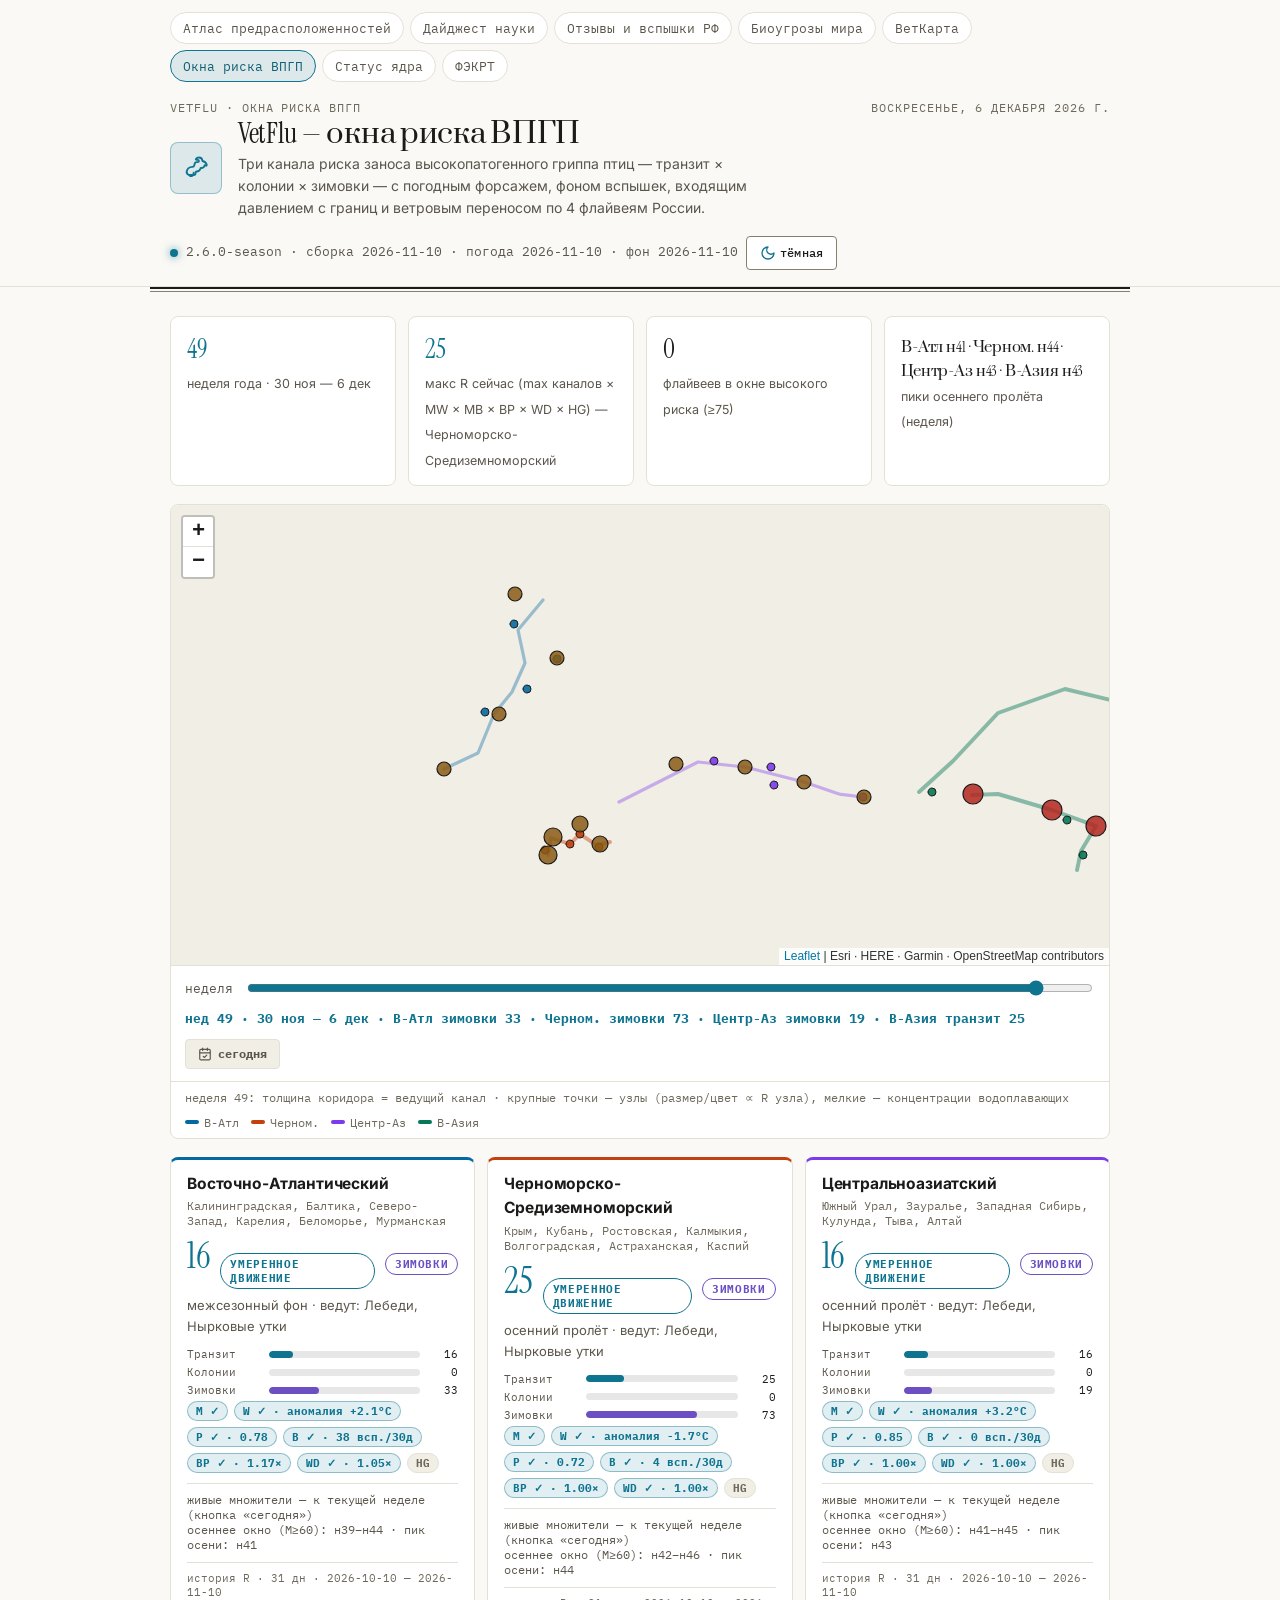
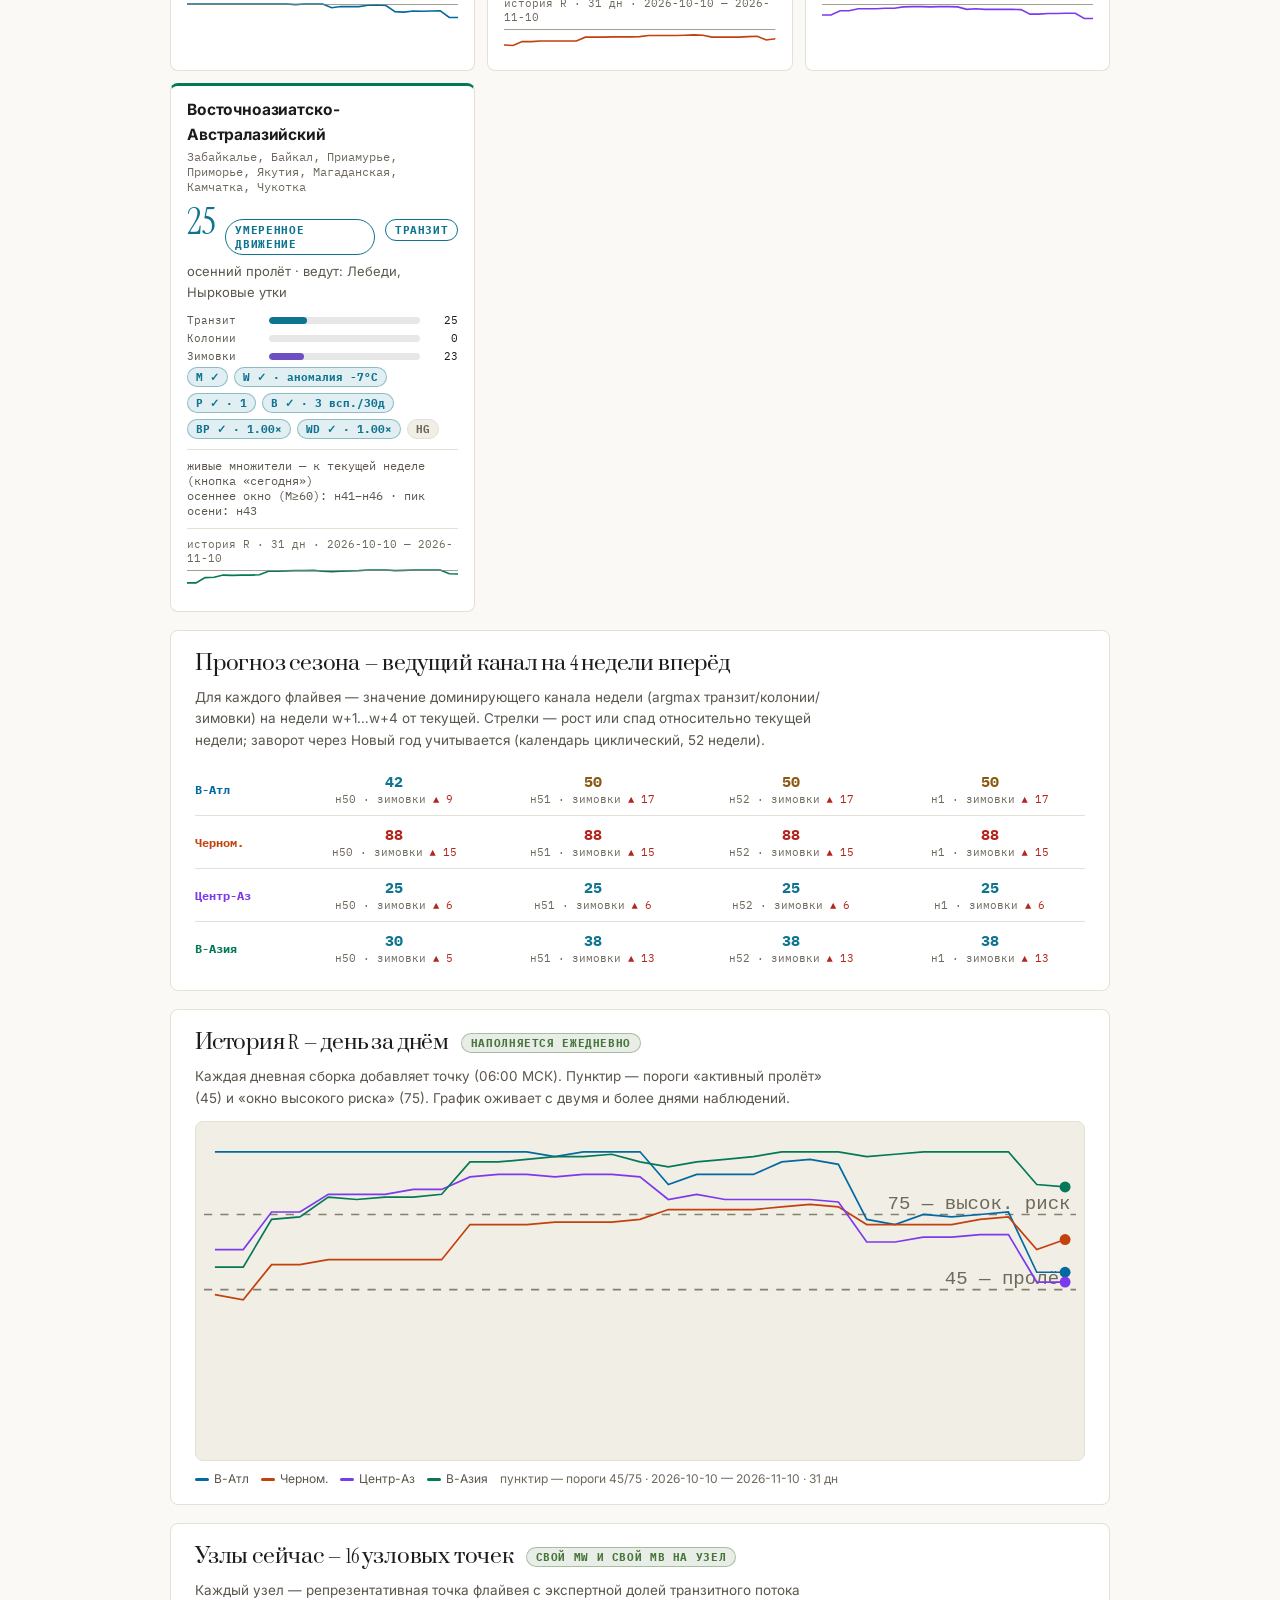
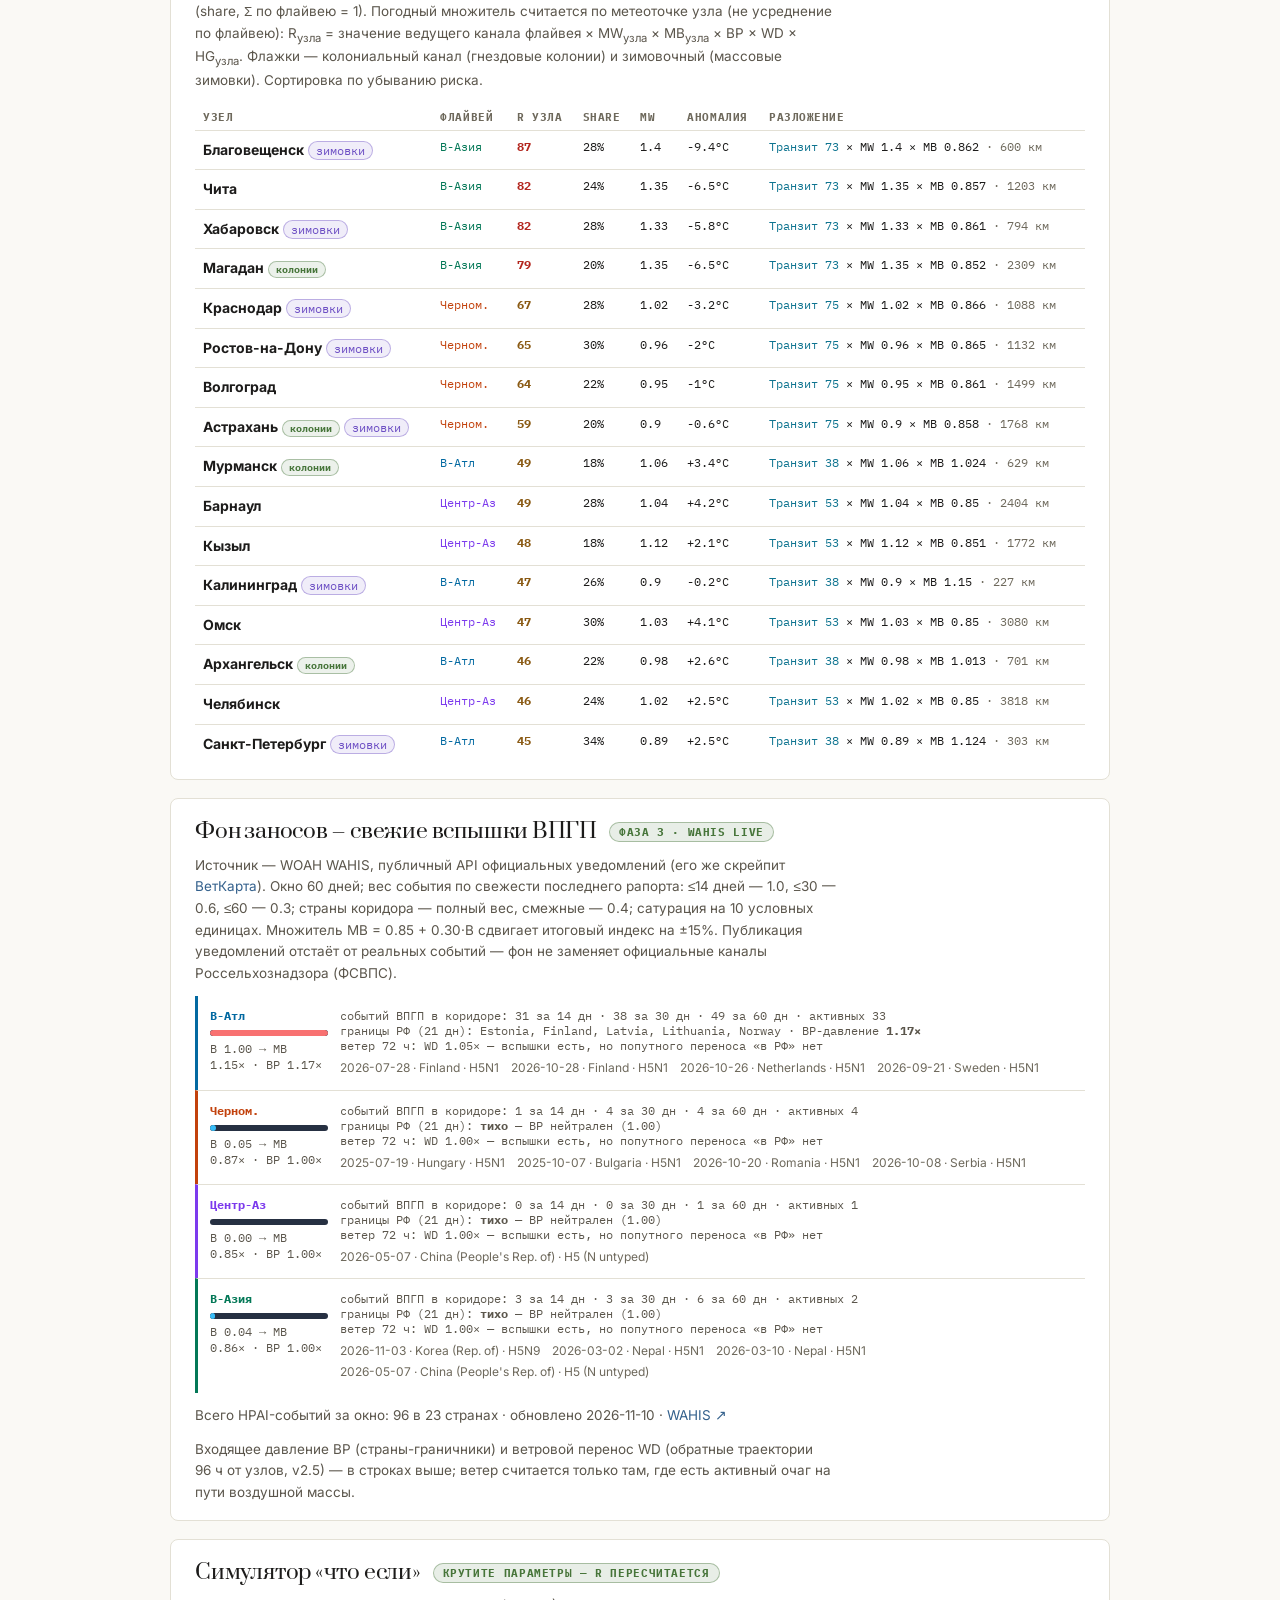
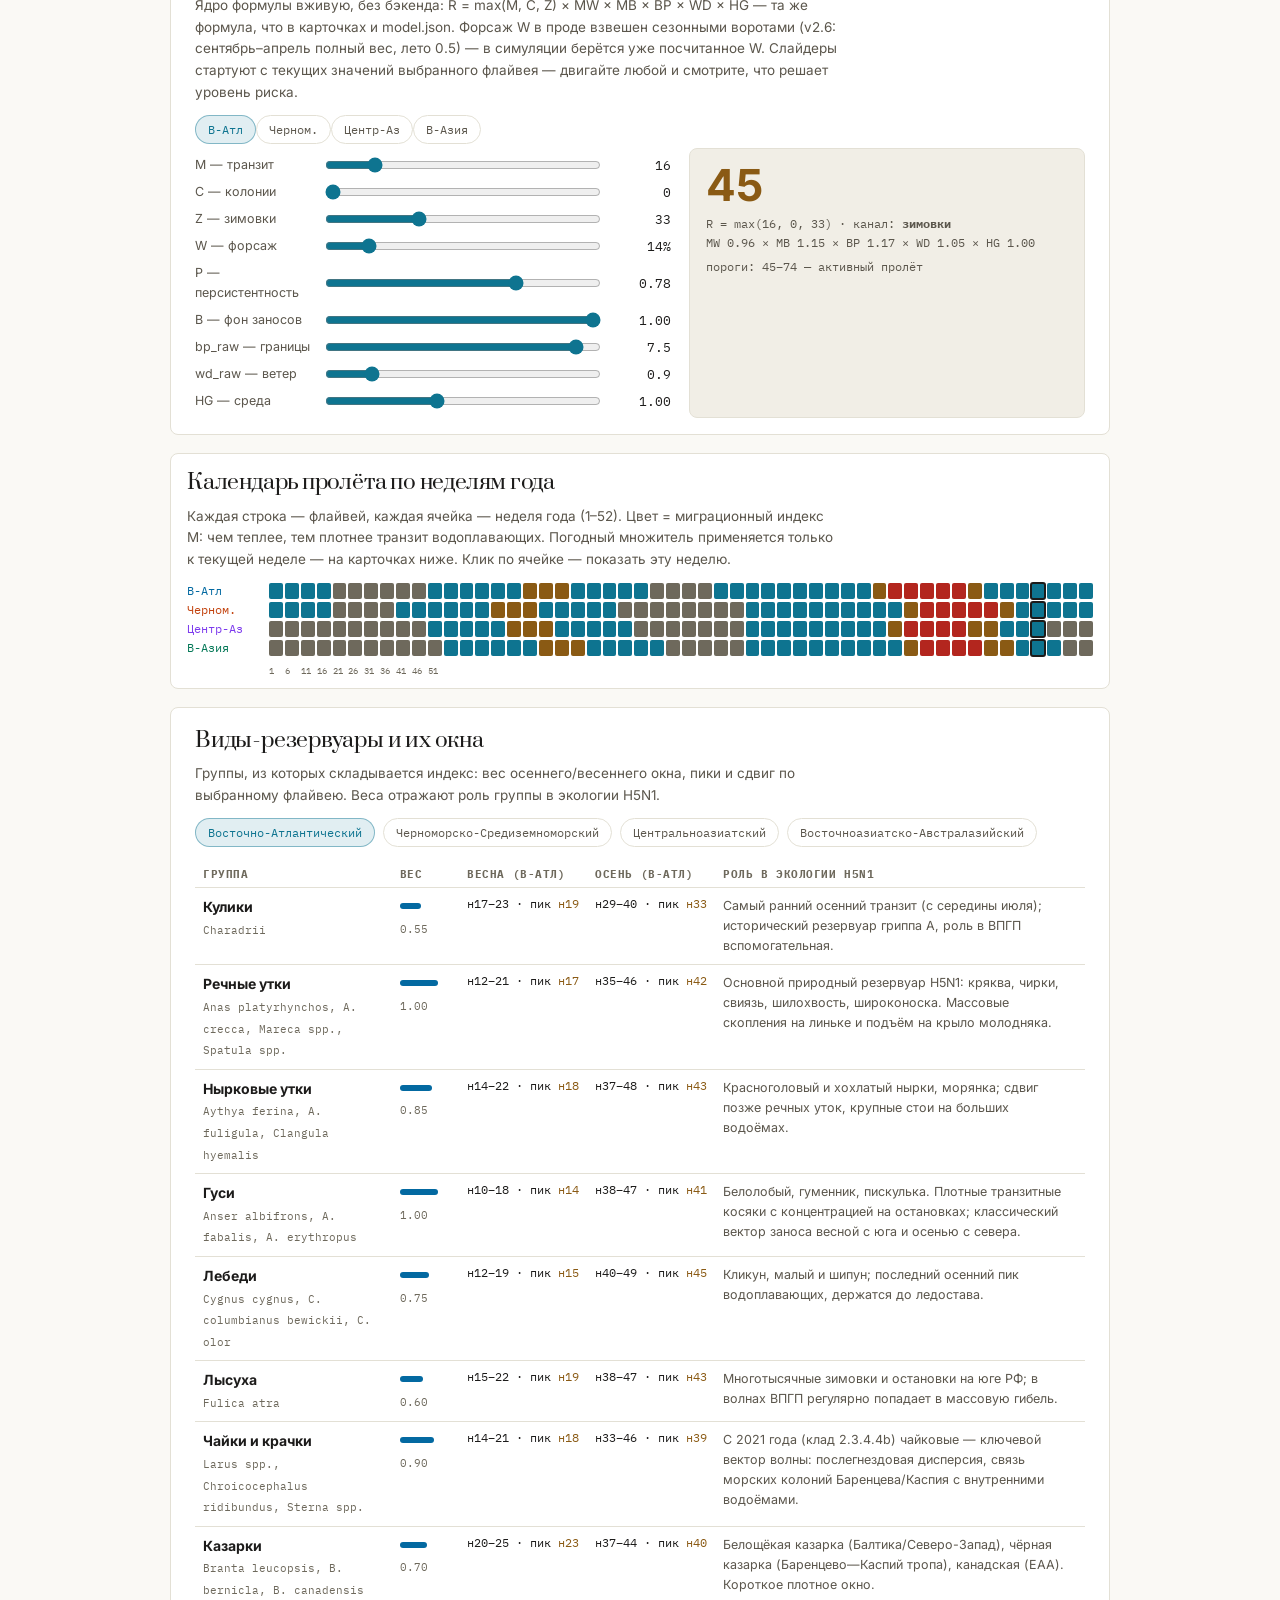
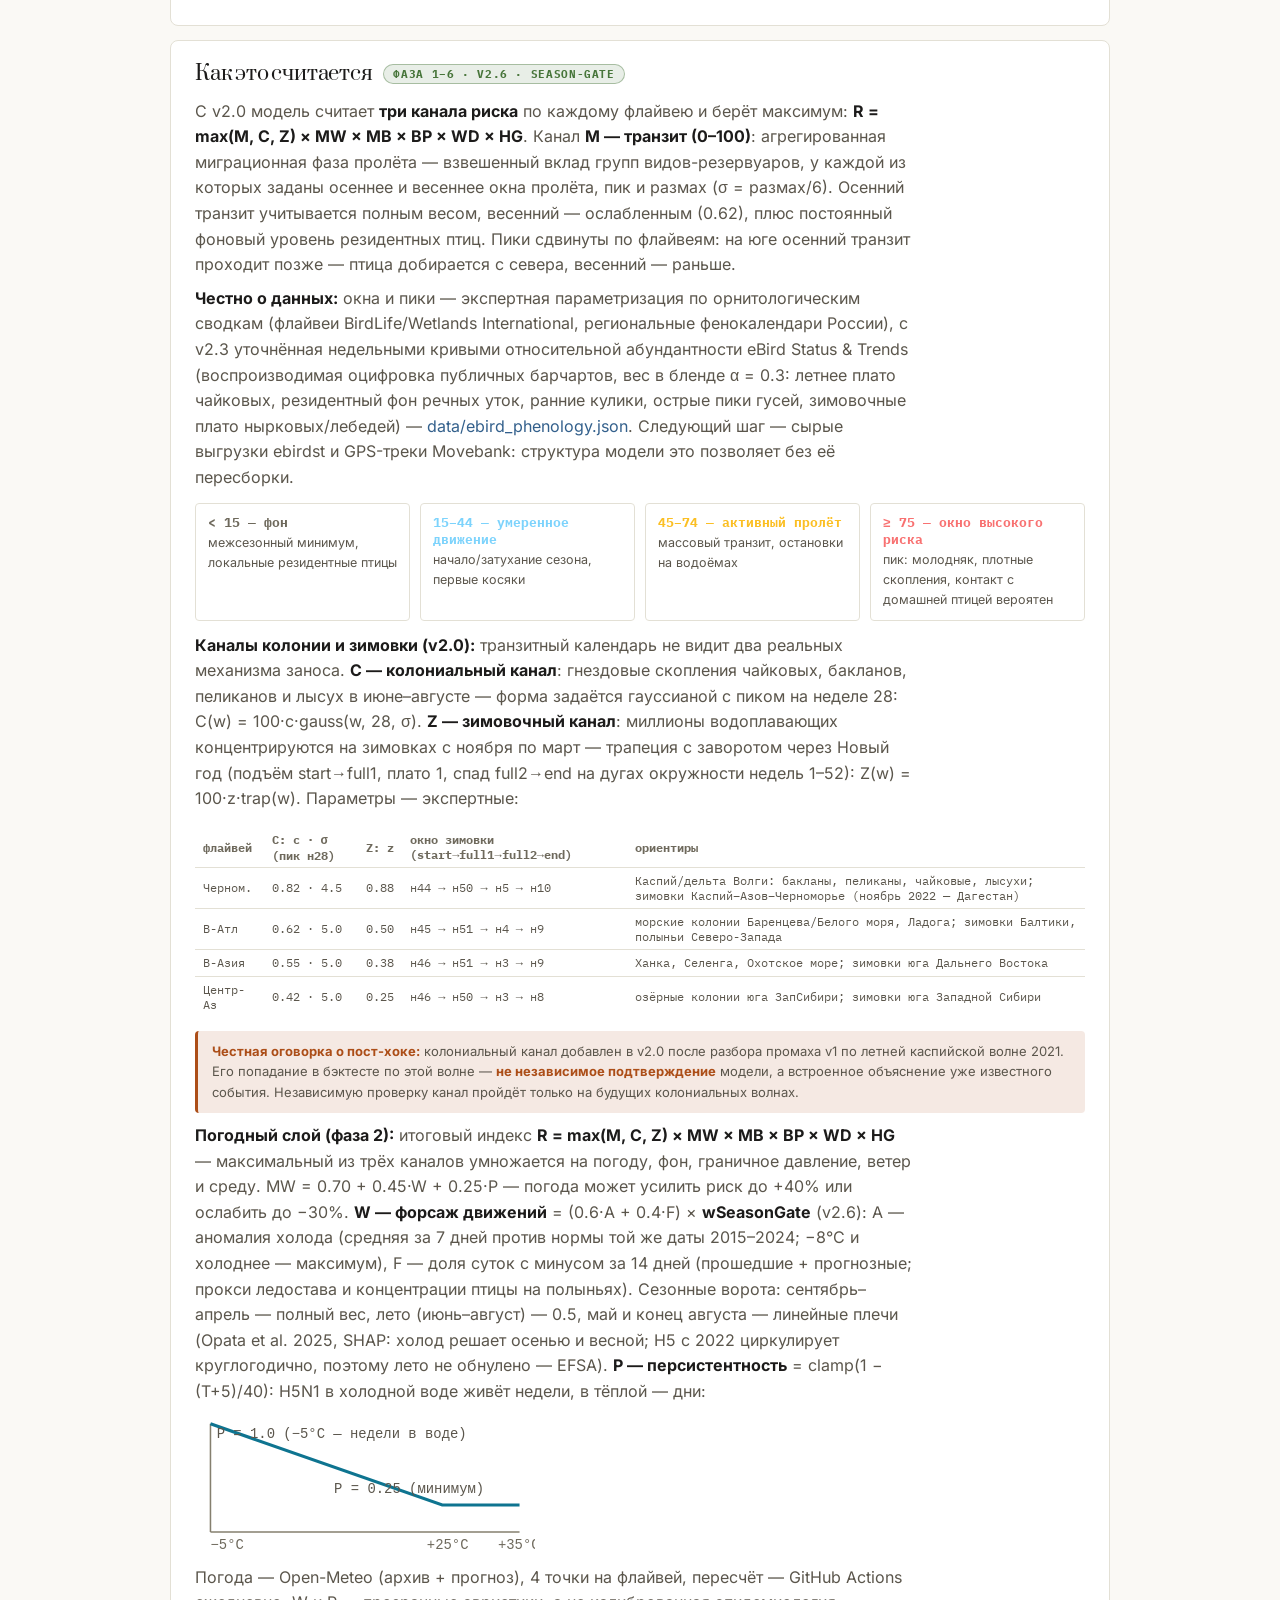
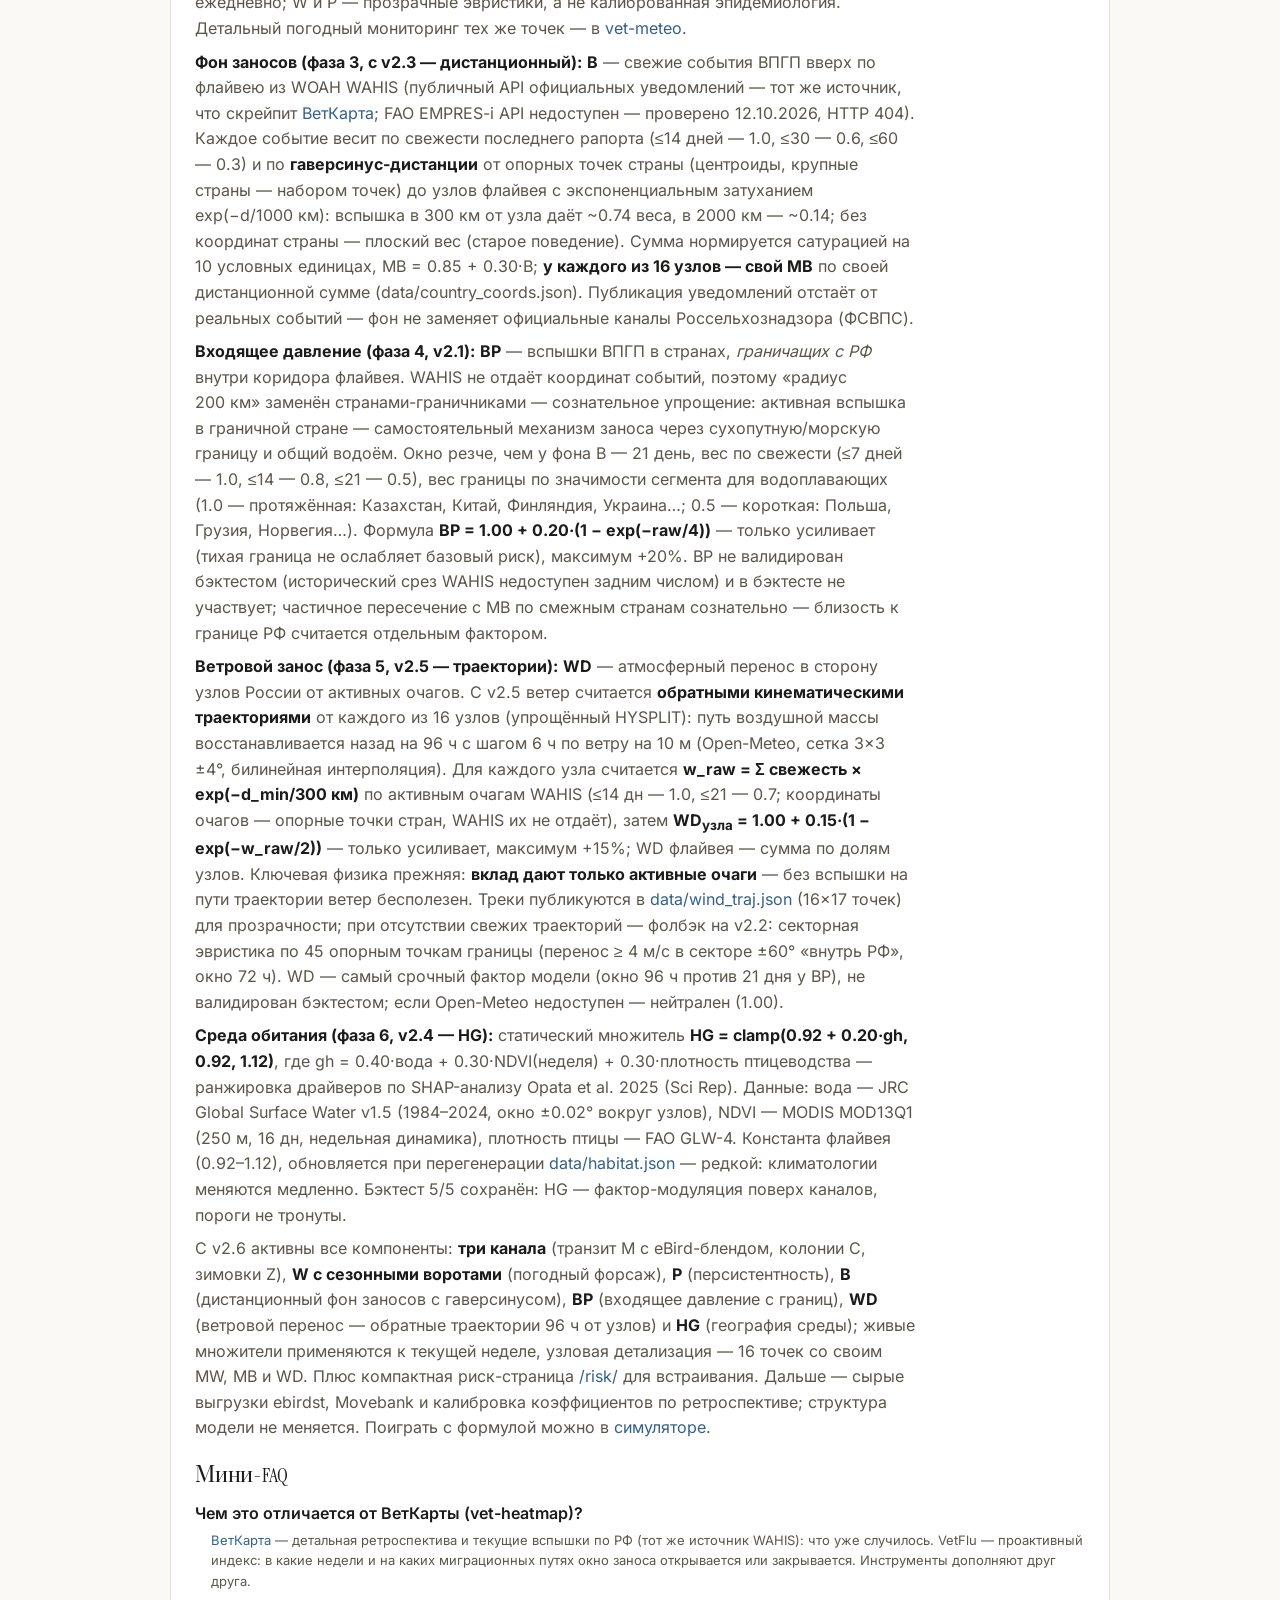
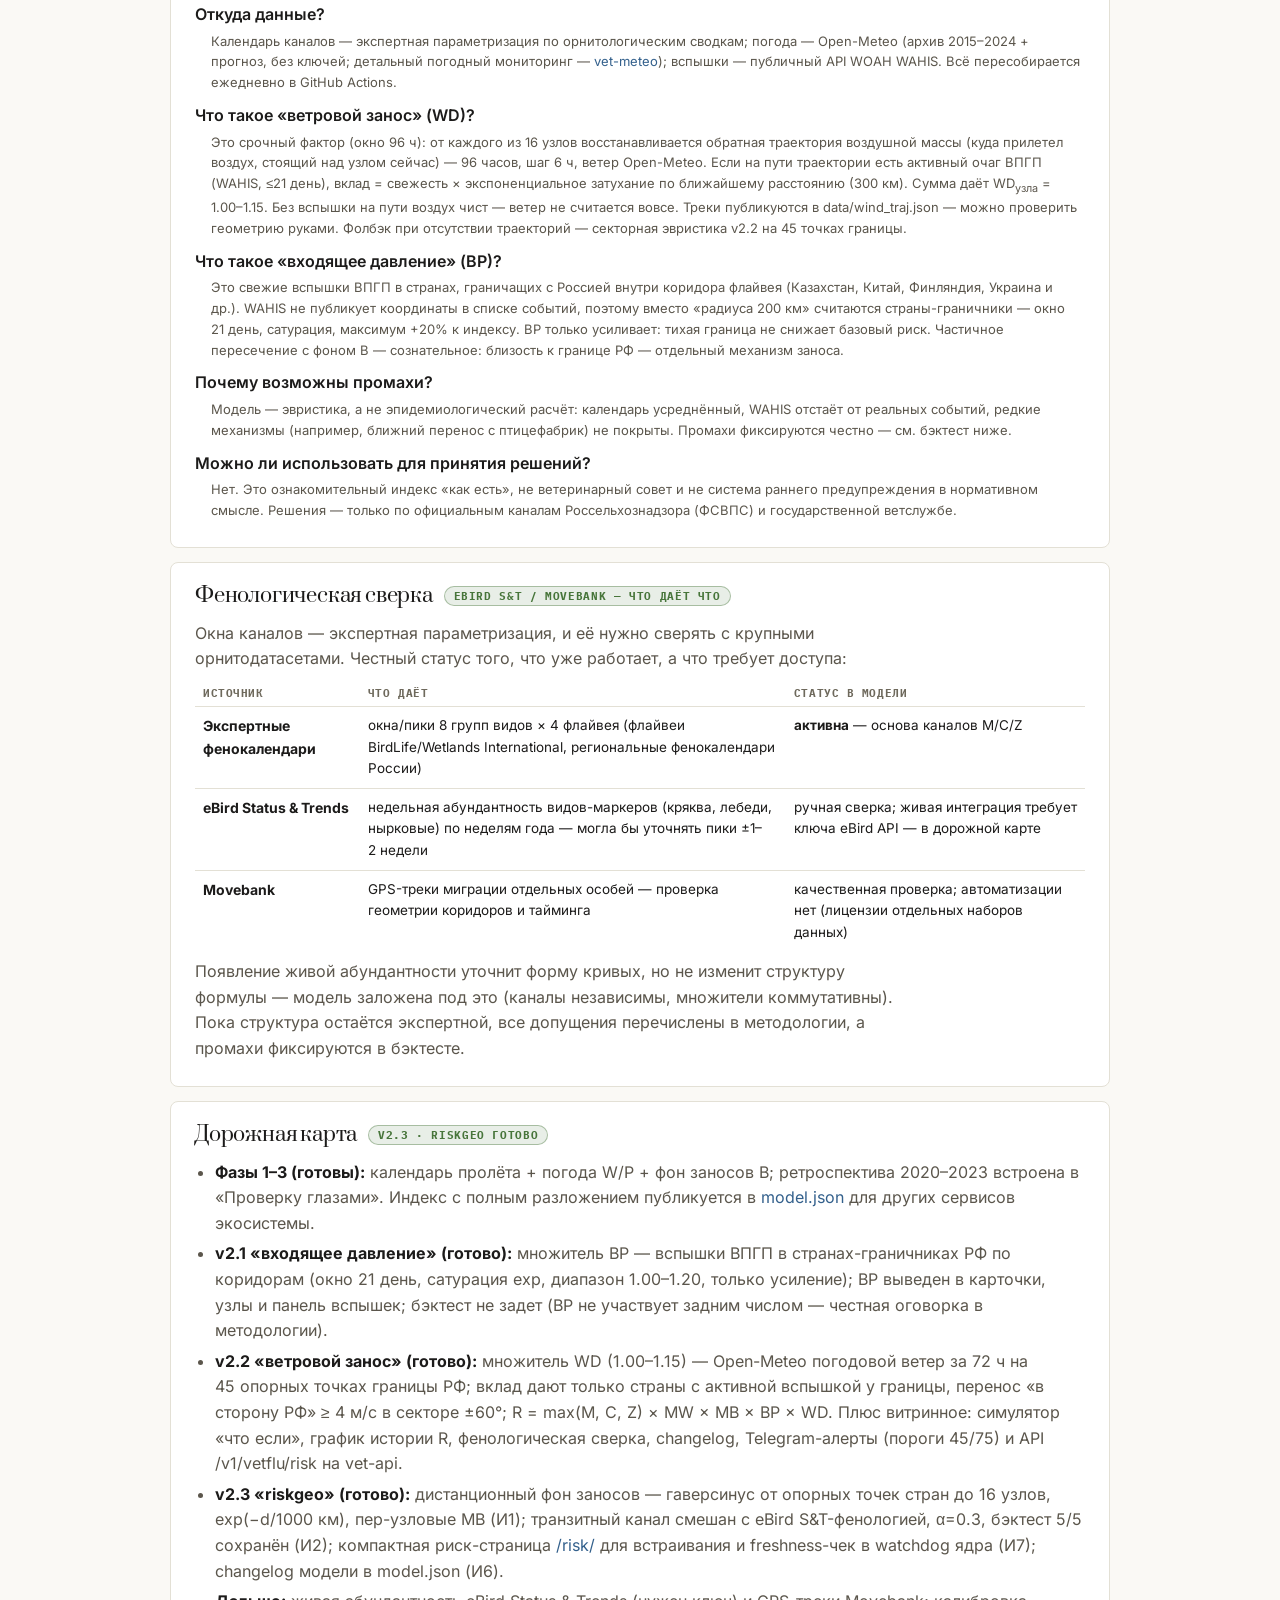
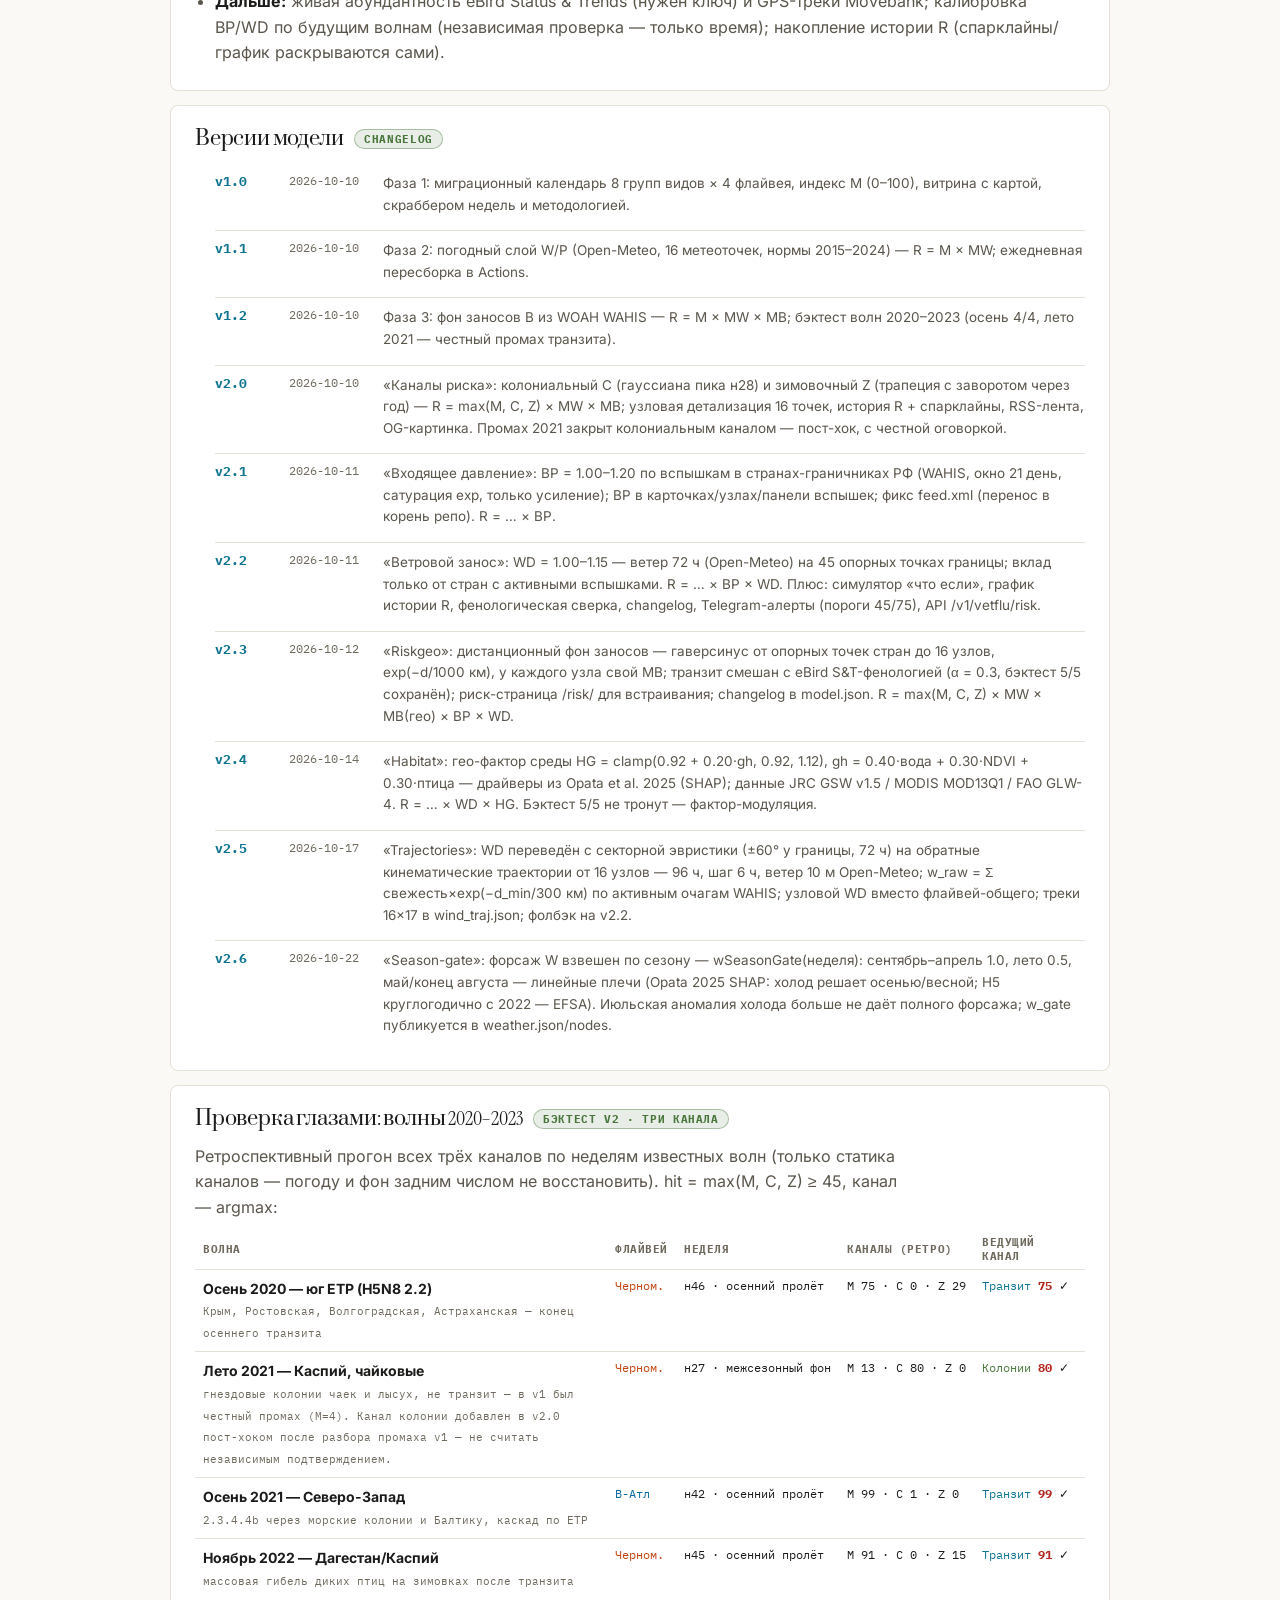
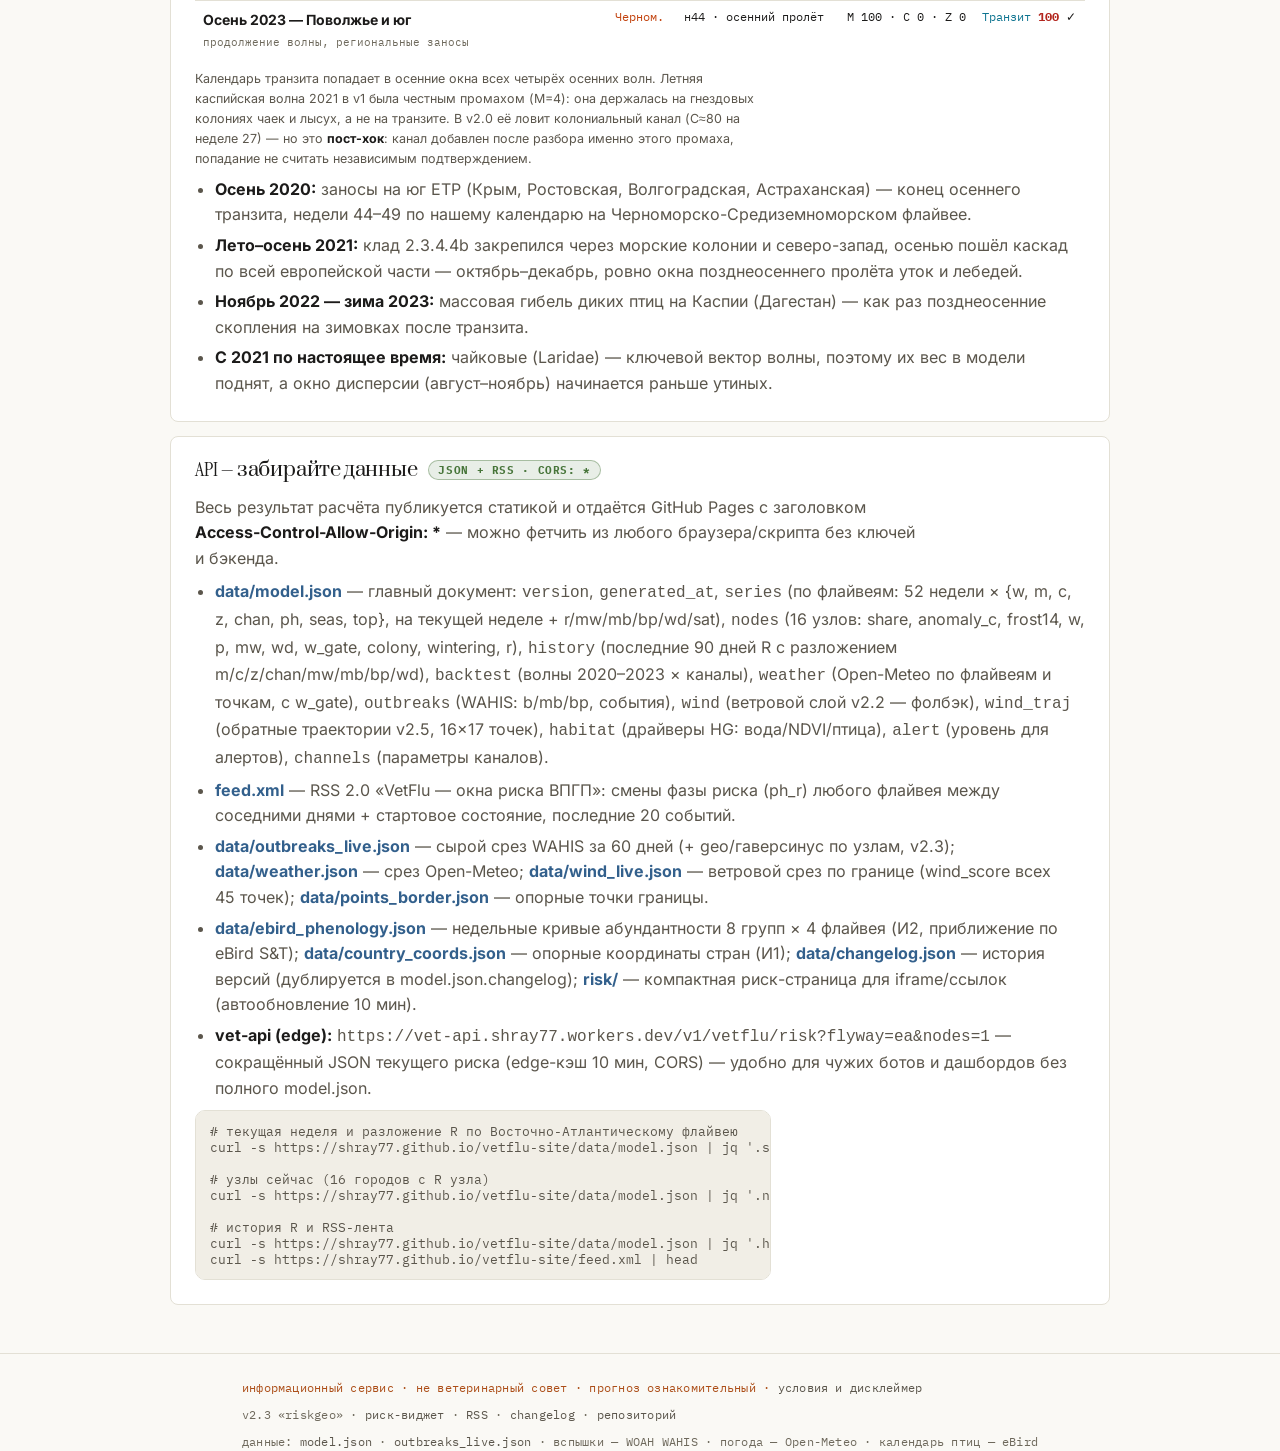
==== commit d3cc52cf: "Task 233: хаб +Атлас предрасположенностей (VetPredisp) — обратная ссылка на новую витрину экосистемы" ====
--- a/index.html
+++ b/index.html
@@ -252,6 +252,7 @@
 </head>
 <body>
 <nav class="ds-hub">
+  <a href="https://shray77.github.io/vetpredis-site/">Атлас предрасположенностей</a>
   <a href="https://shray77.github.io/vetdigest-site/">Дайджест науки</a>
   <a href="https://shray77.github.io/vetrecall-site/">Отзывы и вспышки РФ</a>
   <a href="https://shray77.github.io/biothreat-site/">Биоугрозы мира</a>
--- a/vet-ds.css
+++ b/vet-ds.css
@@ -1,5 +1,5 @@
 /* ==========================================================================
-   vet-ds v2.5.0 «Научная периодика» — дизайн-система ветеринарной экосистемы
+   vet-ds v2.5.2 «Научная периодика» — дизайн-система ветеринарной экосистемы
    --------------------------------------------------------------------------
    v2.1:  редакционный слой — .ds-rule-double, .ds-dropcap, .ds-spark,
           .ds-overline--rule, .ds-masthead-meta, .ds-theme-toggle--labeled
@@ -108,6 +108,29 @@
            Flutter-слайды дизайн-токенов НЕ пушатся: rule ночи меняет
            golden-кадры ветэко (darkTextPlaceholder) — отдельная волна
            с регенерацией золотых.
+   v2.5.1: научный аудит SW-21 (01.11.2026) — математика WCAG подтверждена
+           посимвольно против первоисточника (62/67 заявленных контрастов
+           сошлись ≤0.05; якоря 21.0/4.5695/4.5422). Закрыта СЛЕПАЯ ЗОНА
+           contrast-гейта: rgb()/rgba()/hsl()/hsla() конвертируются в hex
+           и гейтятся тем же расчётом, полупрозрачные композитятся на
+           --ds-bg темы — синтетика аудита (muted rgba ≈2.5:1 на белом,
+           faint hsl 3.95:1) прежде уходила зелёной, теперь красная;
+           selftest гоняет её при каждом запуске. ΔE76-цитаты выправлены:
+           «0.5» → 12.6–48.8 по Viénot 1999 (нижняя граница 5.1);
+           HIG §3/§12 — честные числа (1.87/2.37 и 8.45–9.81, худшая
+           7.18). .ds-fn: 2.5.8 — через исключение Inline. Значения
+           токенов НЕ менялись — каскад витрин не затронут.
+   v2.5.2: две платформенные базы типографики (Task 224, голос владельца:
+           «под ПК шрифт читаем, вторую — под мобилы»). Мобильная — база
+           (прежние кегли, пальцевая дистанция чтения); десктопная —
+           подъём на >640px (блок 0a): монитор дальше от глаз, кегли
+           xs 11→12, s 12.5→13.5, m 14→15, l 17→18, xl 24→26. 2xl/hero —
+           уже clamp(), платформенно-нейтральны. Тач-исключения блока 30
+           (поля 16px на ≤640 против iOS-зума) не меняются. Flutter-порты
+           (ВетСпик/ВетЭко/ВетОС) — мобильные приложения: живут на
+           мобильной базе, их ds.dart не тронут. Значения ЦВЕТОВ не
+           менялись — срез тем бит-в-байт, в tokens.json/dart-срезе
+           меняется только версия.
    Один файл: токены + компоненты. Подключается витриной как копия
    (репо приватное — CDN недоступен) или git submodule.
 
@@ -150,8 +173,9 @@
      (блок 25a); витрина, пиннящая --ds-accent, обязана переопределить
      и фолбэк-литерал своей туши (комментарий блока «Витрина-характер»);
    - статус никогда не передаётся только оттенком: рядом с .ds-dot
-     обязан стоять глиф (✓ ✗ ⚠) или подпись — дейтеранопия сливает
-     red/amber/green в один оливовый (ΔE76 0.5 между ними);
+     обязан стоять глиф (✓ ✗ ⚠) или подпись — дейтеранопия сводит
+     red/amber/green к оливковому диапазону, различима почти только
+     светлота (ΔE76 по Viénot — 12.6–48.8; SW-21);
    - ядро требует box-sizing: border-box (reset витрины; само не ставит).
    ========================================================================== */
 
@@ -211,6 +235,12 @@
                   "Helvetica Neue", Arial, sans-serif;
   --ds-font-mono: "IBM Plex Mono", ui-monospace, "SF Mono", "Cascadia Mono",
                   Consolas, "Liberation Mono", monospace;
+
+  /* v2.5.2 — ДВЕ платформенные базы (Task 224): мобильная = база
+     (пальцевая дистанция чтения), десктопная — подъём на >640px
+     (монитор дальше от глаз — кегли крупнее ради читаемости, голос
+     владельца: «под ПК шрифт читаем»). 2xl/hero — clamp(), нейтральны.
+     Десктоп-значения подключаются блоком 0a сразу после :root. */
   --ds-text-xs:   11px;
   --ds-text-s:    12.5px;
   --ds-text-m:    14px;
@@ -218,6 +248,11 @@
   --ds-text-xl:   24px;
   --ds-text-2xl:  clamp(30px, 4.5vw, 40px);  /* заголовки-витрины, serif */
   --ds-text-hero: clamp(38px, 6vw, 64px);    /* h1 лендинга, serif */
+  --ds-text-xs-d:   12px;    /* десктопная база: те же роли, +1…+2px */
+  --ds-text-s-d:    13.5px;
+  --ds-text-m-d:    15px;
+  --ds-text-l-d:    18px;
+  --ds-text-xl-d:   26px;
 
   /* -- Спейсинг (базис 4px) -------------------------------------------------- */
   --ds-space-1: 4px;
@@ -242,6 +277,24 @@
 
   /* -- Фокус (a11y) ------------------------------------------------------------ */
   --ds-focus: 0 0 0 2px var(--ds-bg), 0 0 0 4px var(--ds-accent);
+}
+
+/* --------------------------------------------------------------------------
+   0a. Платформенная база типографики (v2.5.2, Task 224) — десктопная.
+   Мобильная живёт в :root (база); >640px — подъём кеглей: монитор
+   дальше от глаз, шрифт читаемее. Специфичность та же (:root),
+   блок позже — побеждает. Работает во всех темах: темы перекрашивают
+   цвета, кегли платформенные. Блок 30 (≤640px) своими пиксельными
+   исключениями остаётся сильнее в своих рамках.
+   -------------------------------------------------------------------------- */
+@media (min-width: 641px) {
+  :root {
+    --ds-text-xs: var(--ds-text-xs-d);
+    --ds-text-s:  var(--ds-text-s-d);
+    --ds-text-m:  var(--ds-text-m-d);
+    --ds-text-l:  var(--ds-text-l-d);
+    --ds-text-xl: var(--ds-text-xl-d);
+  }
 }
 
 /* --------------------------------------------------------------------------
@@ -776,8 +829,8 @@
 
 /* статусная точка. v2.5: +orange/+blue (симметрия API). ТОЧКА —
    единственный hue-only носитель статуса: закон ядра требует рядом
-   глиф (✓ ✗ ⚠) или подпись — дейтеранопия сливает red/amber/green
-   в один оливовый (ΔE76 0.5) */
+   глиф (✓ ✗ ⚠) или подпись — дейтеранопия сводит red/amber/green
+   к оливковому диапазону, различима почти только светлота (SW-21) */
 .ds-dot {
   width: 8px; height: 8px;
   border-radius: 50%;
@@ -1566,8 +1619,9 @@
    поповер в print скрыт принудительно (см. блок 20 + правило ниже). */
 .ds-fn[popovertarget] {
   appearance: none; background: none; border: none;
-  /* v2.5 (MINOR 11): тап-таргет маркера ~8px → ~16px (WCAG 2.5.8) —
-     негативный margin держит визуальное положение */
+  /* v2.5 (MINOR 11): тап-таргет маркера ~8px → ~16px (WCAG 2.5.8 —
+     проходит через исключение Inline: маркер живёт в строке текста,
+     SW-21) — негативный margin держит визуальное положение */
   padding: 4px; margin: -4px;
   cursor: pointer; touch-action: manipulation;
 }
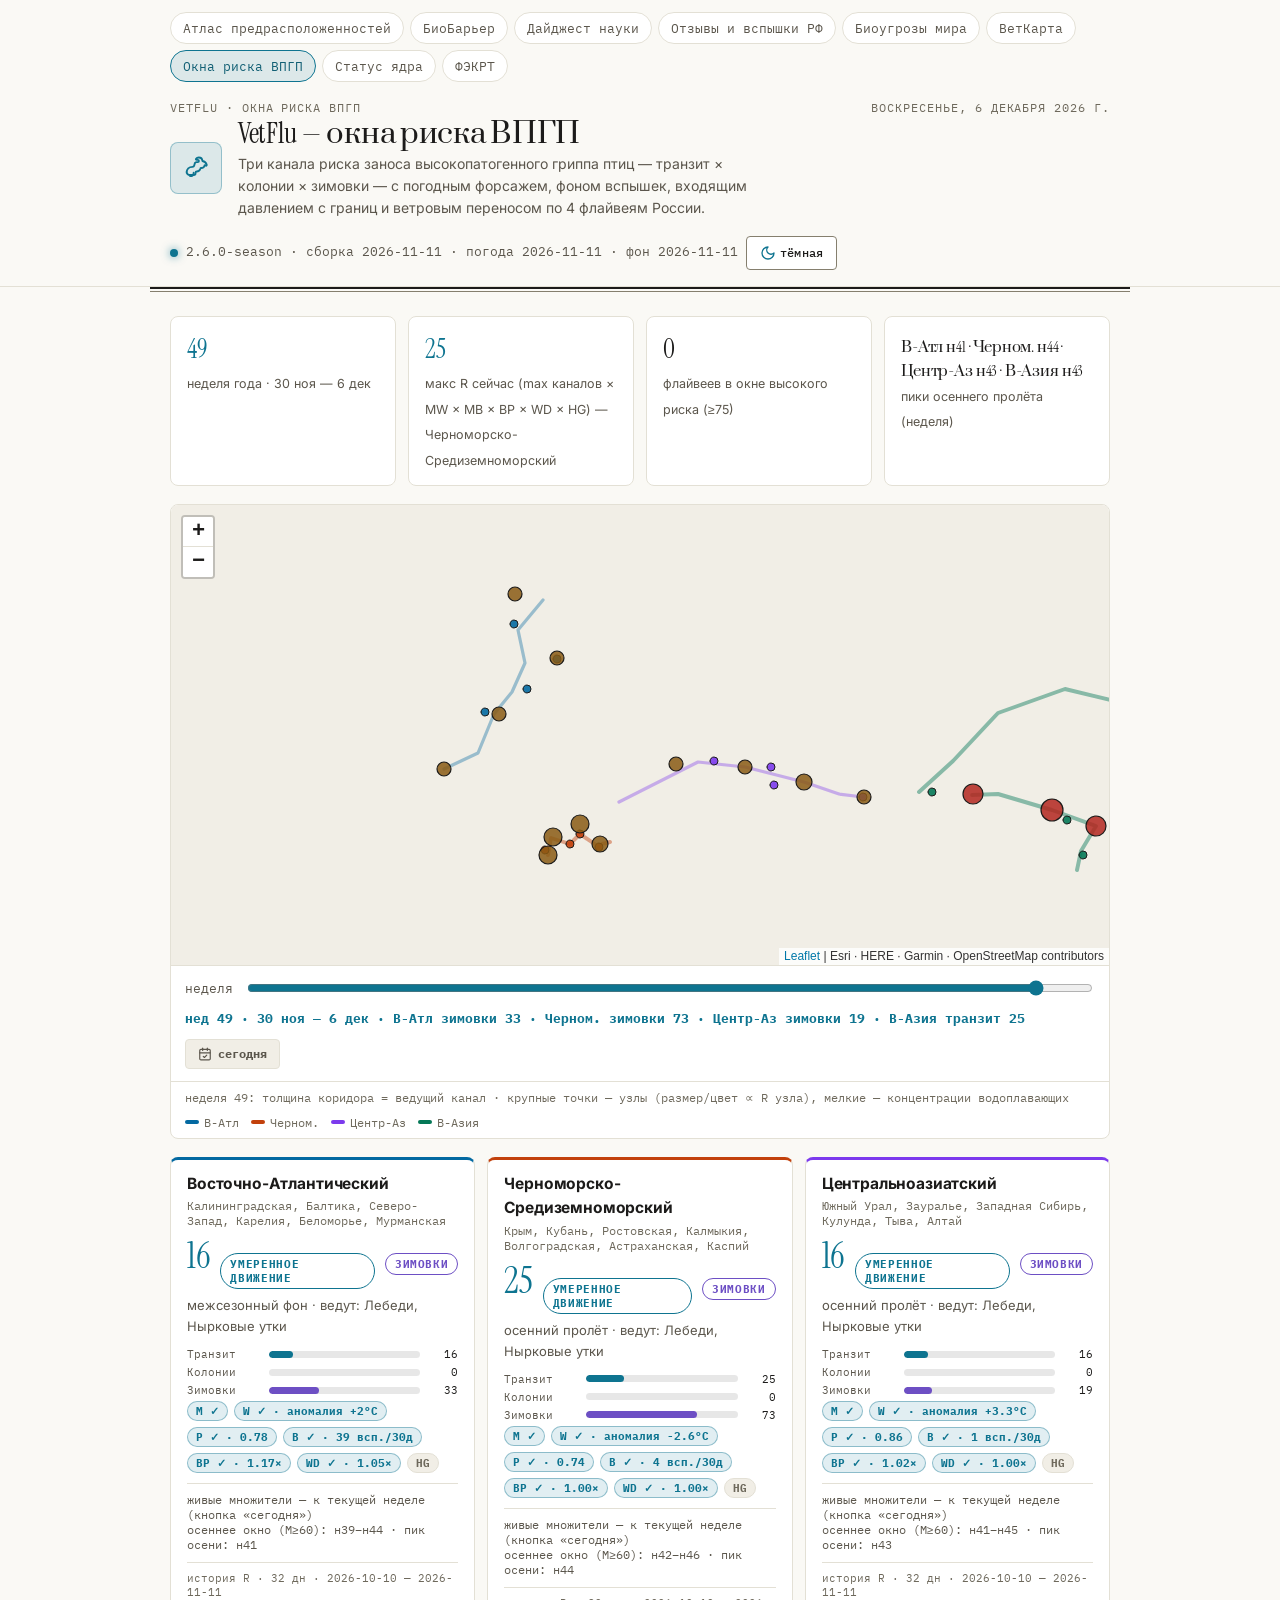
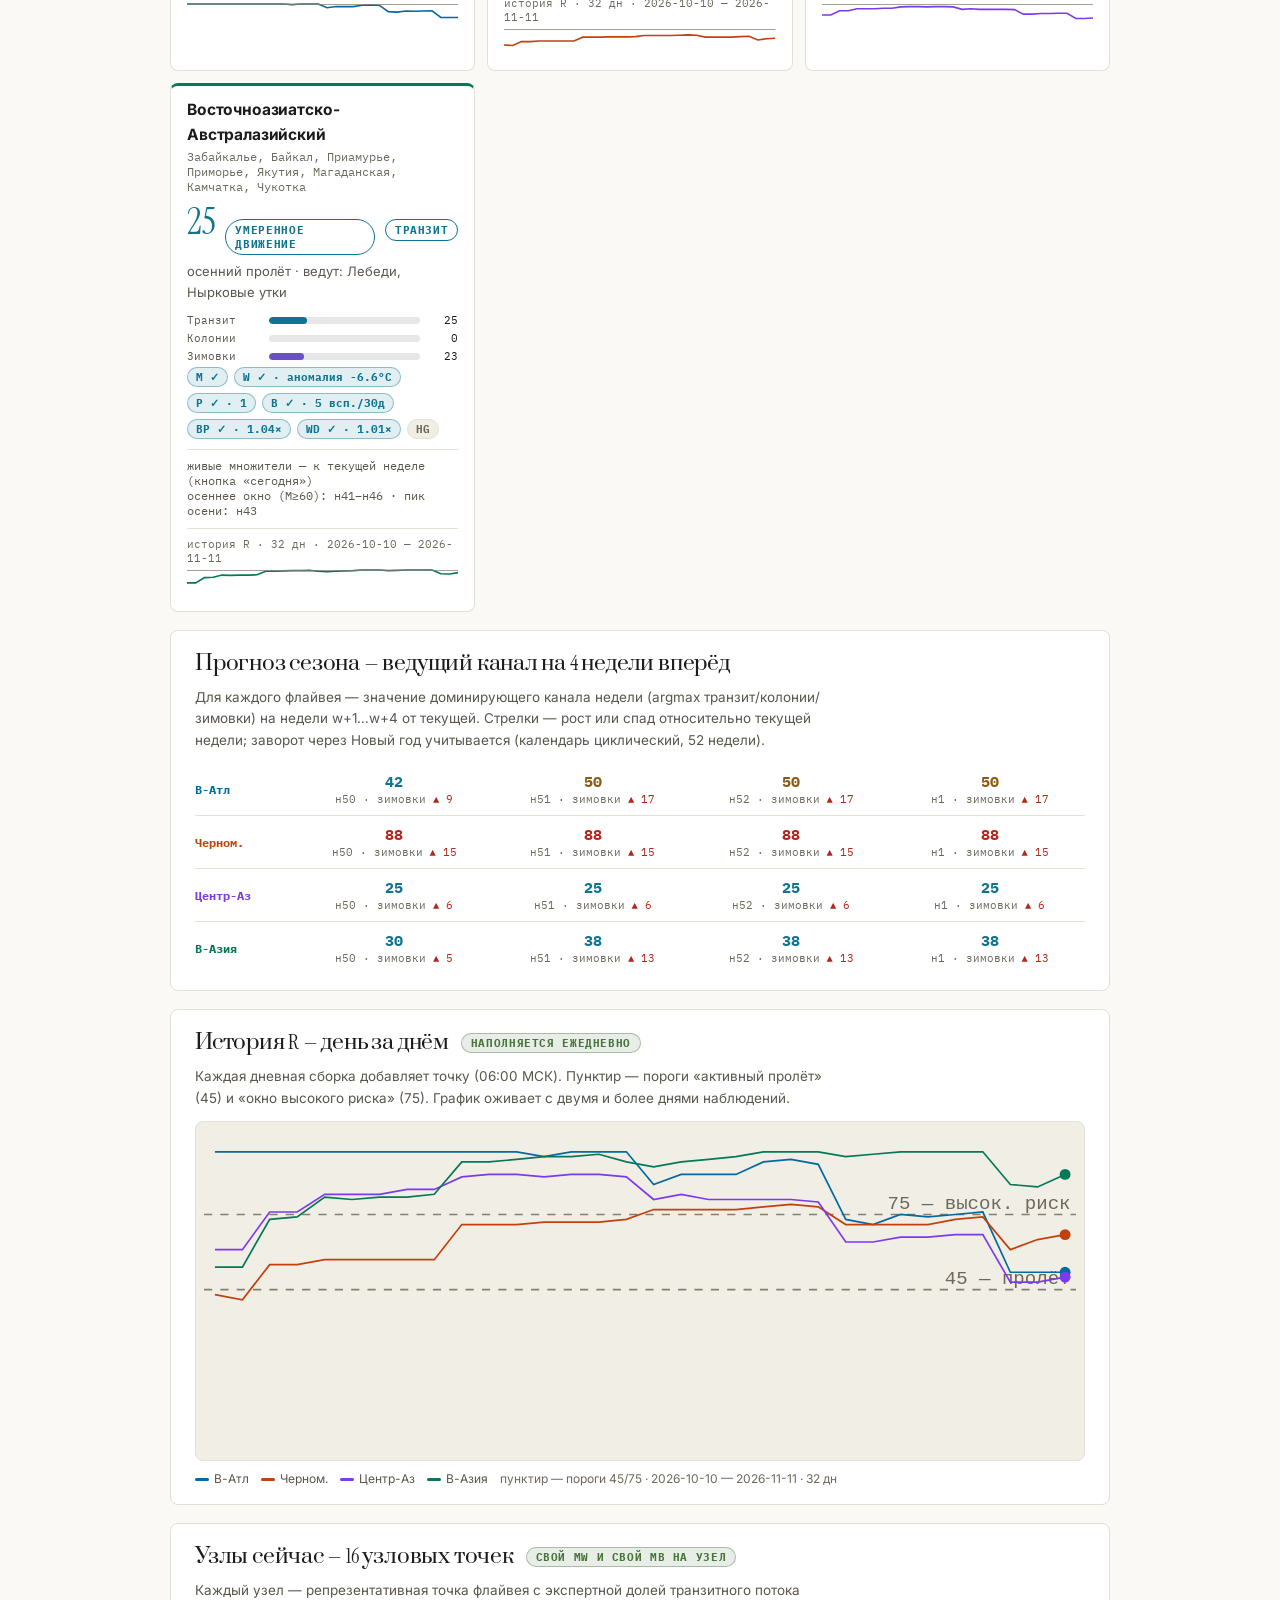
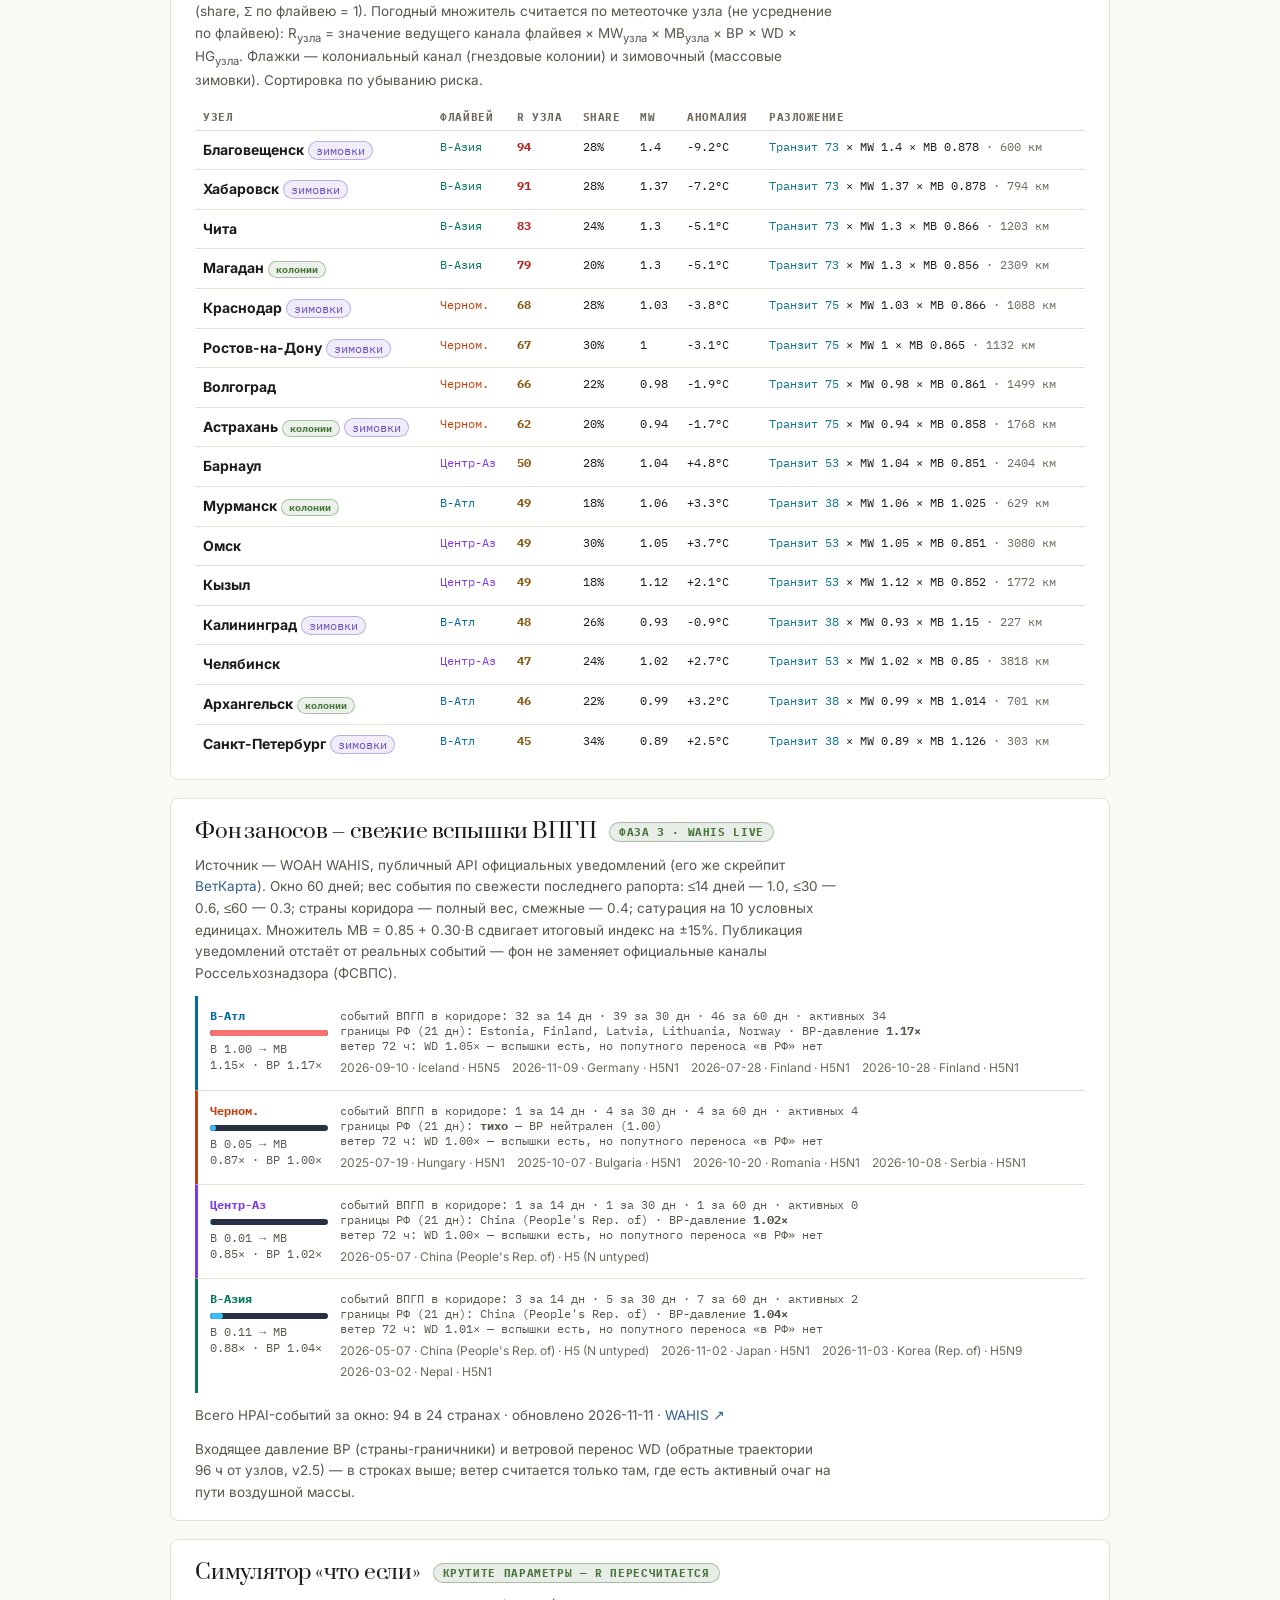
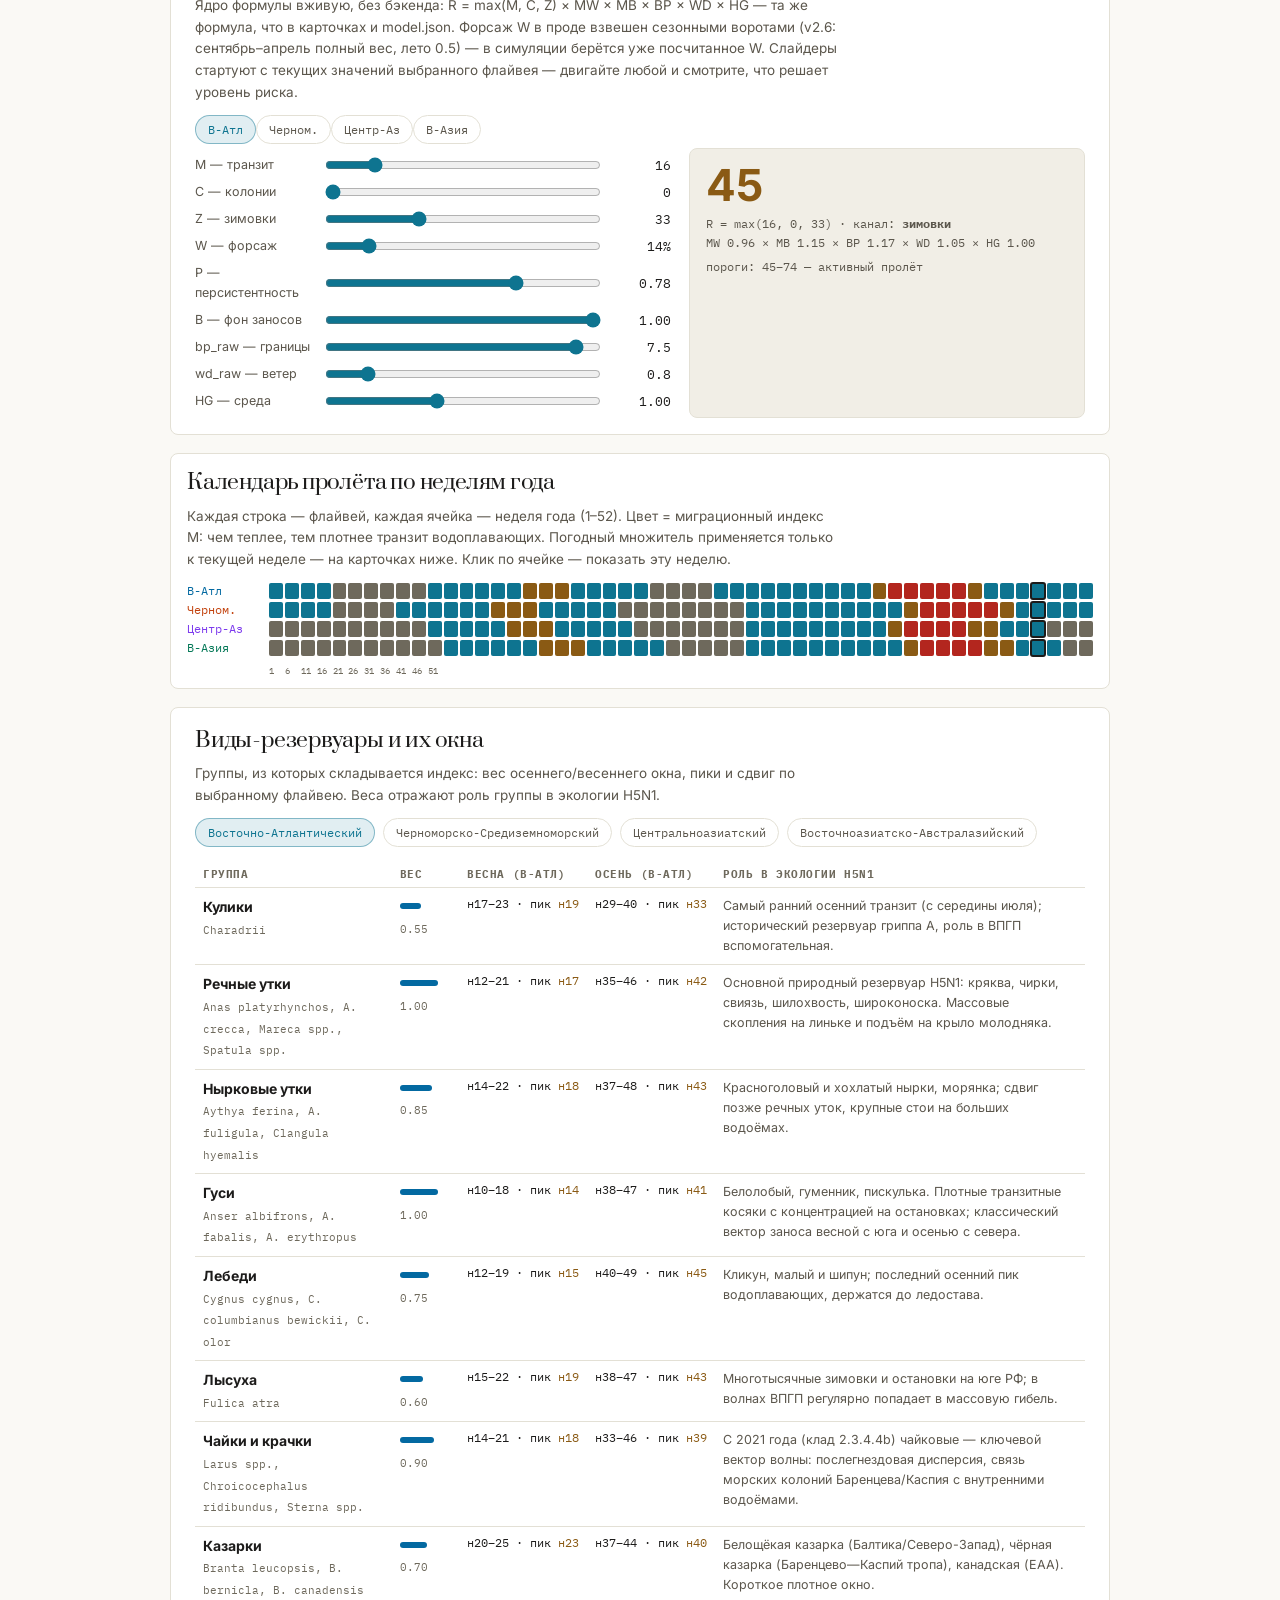
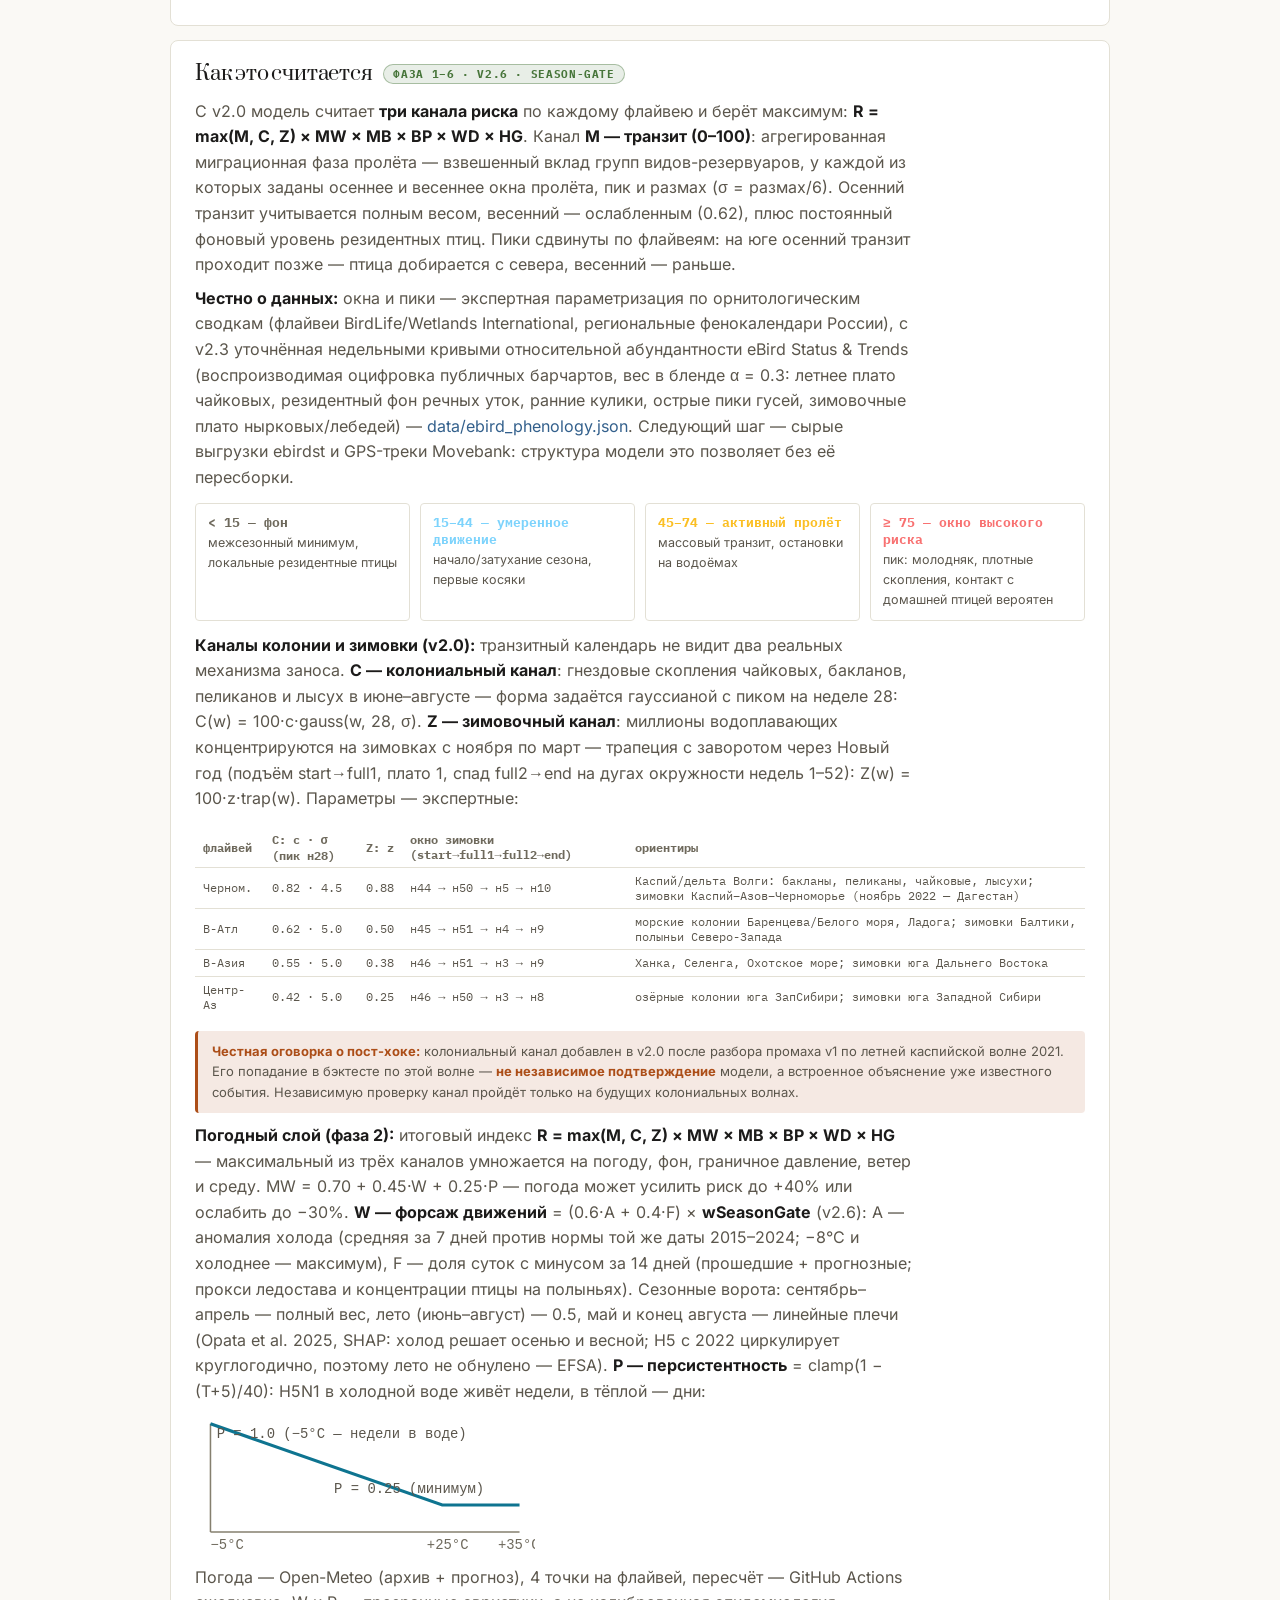
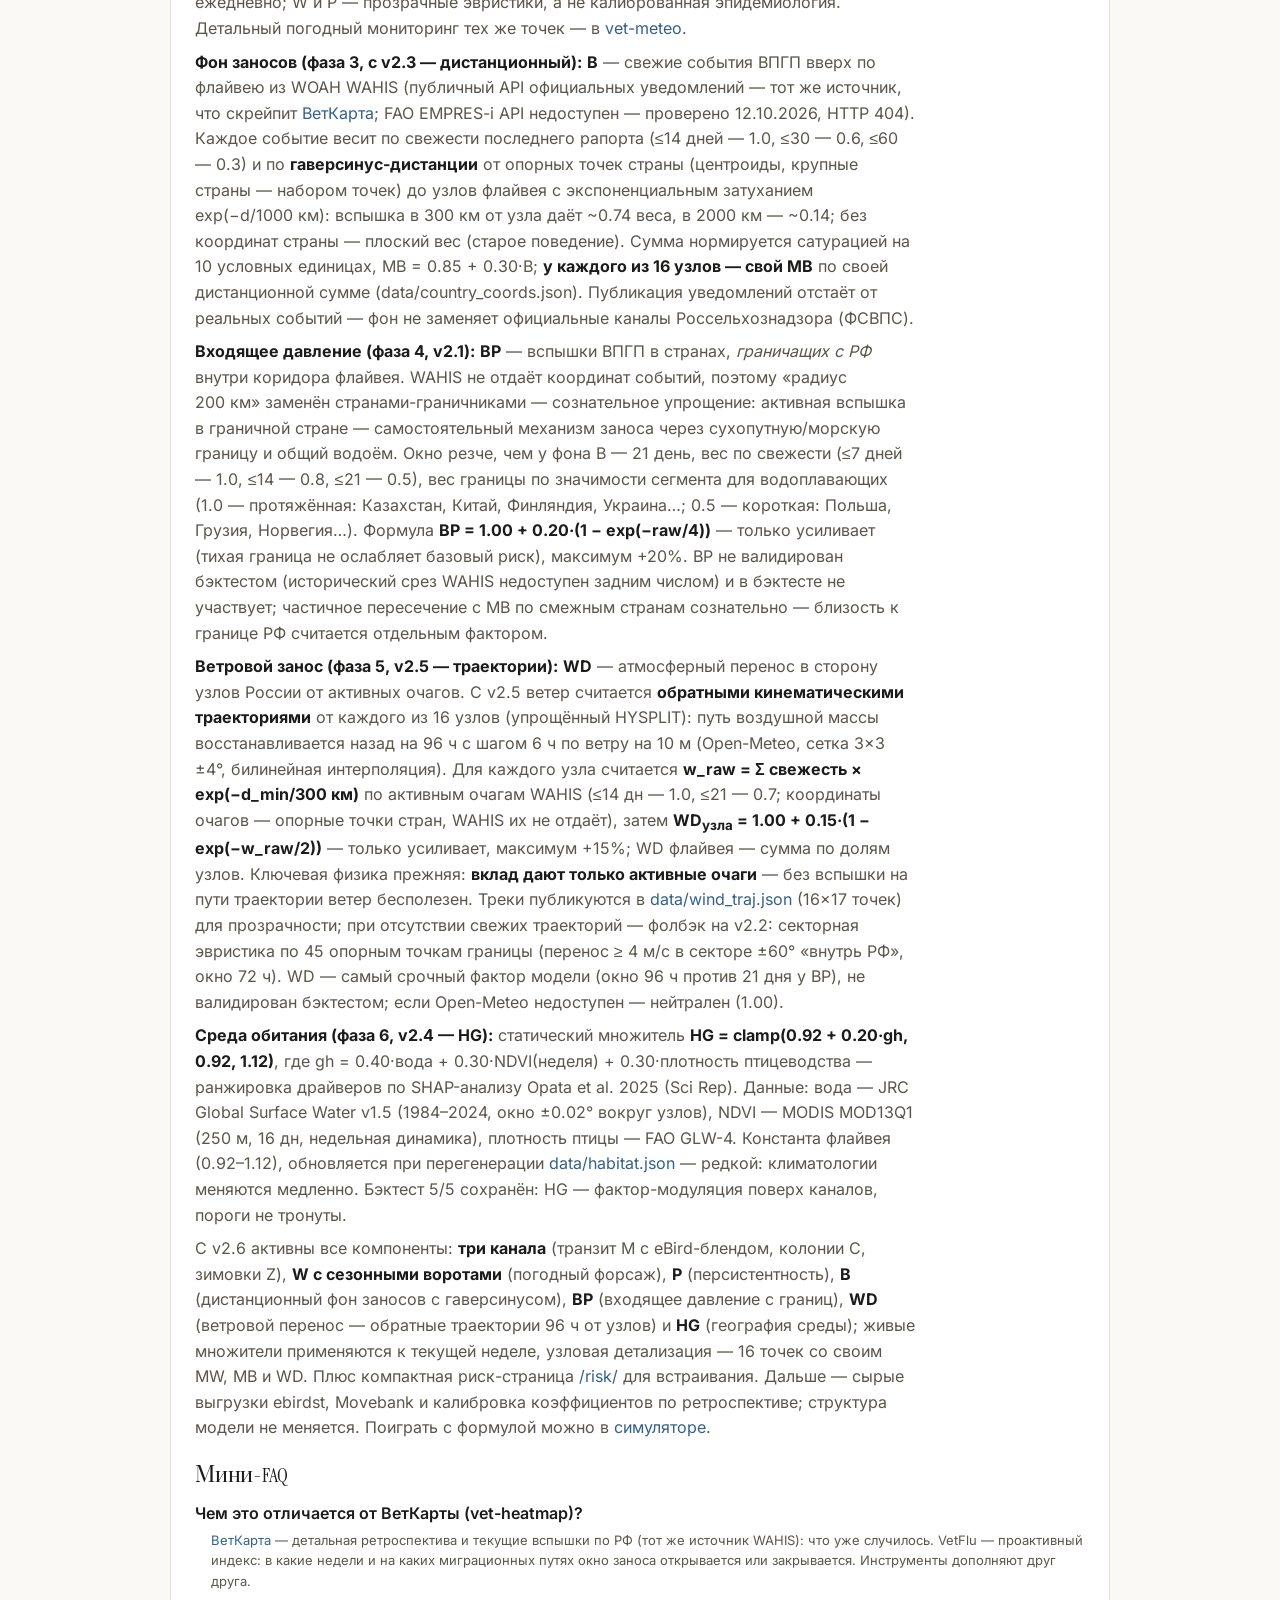
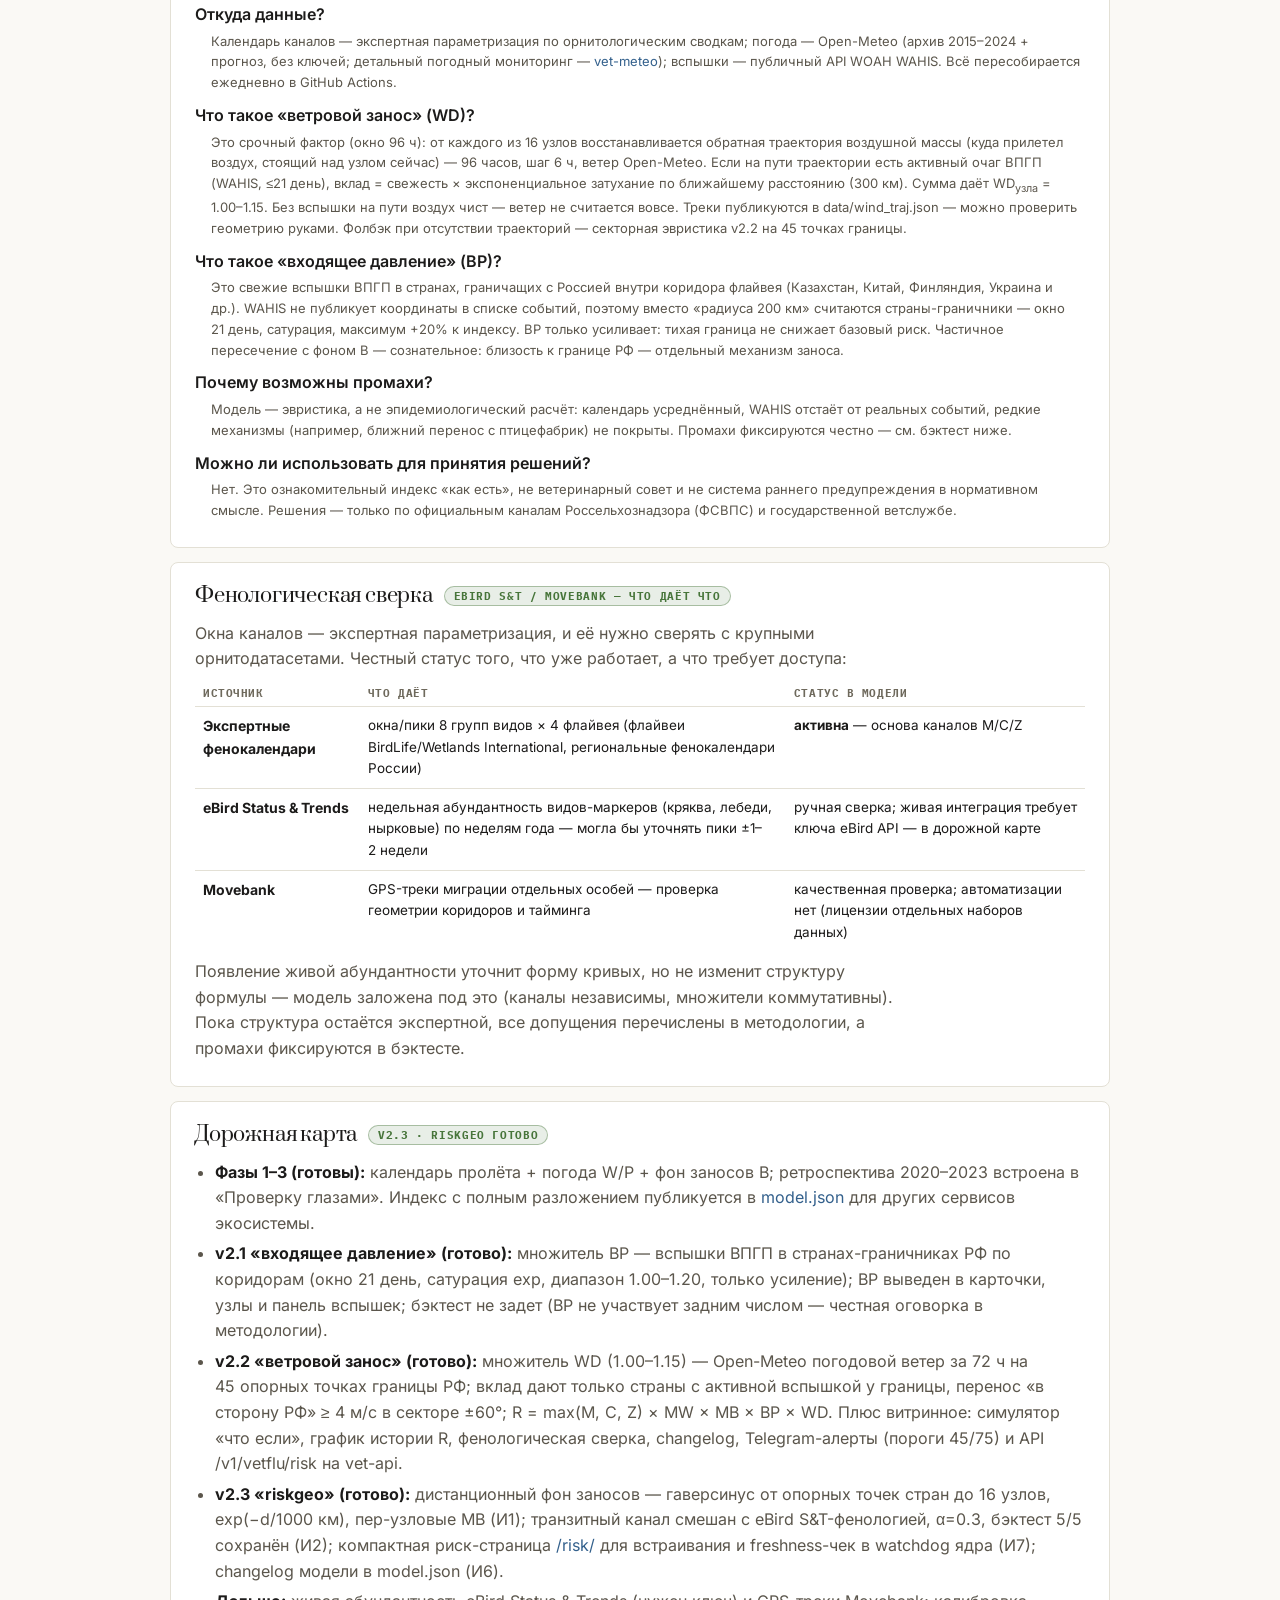
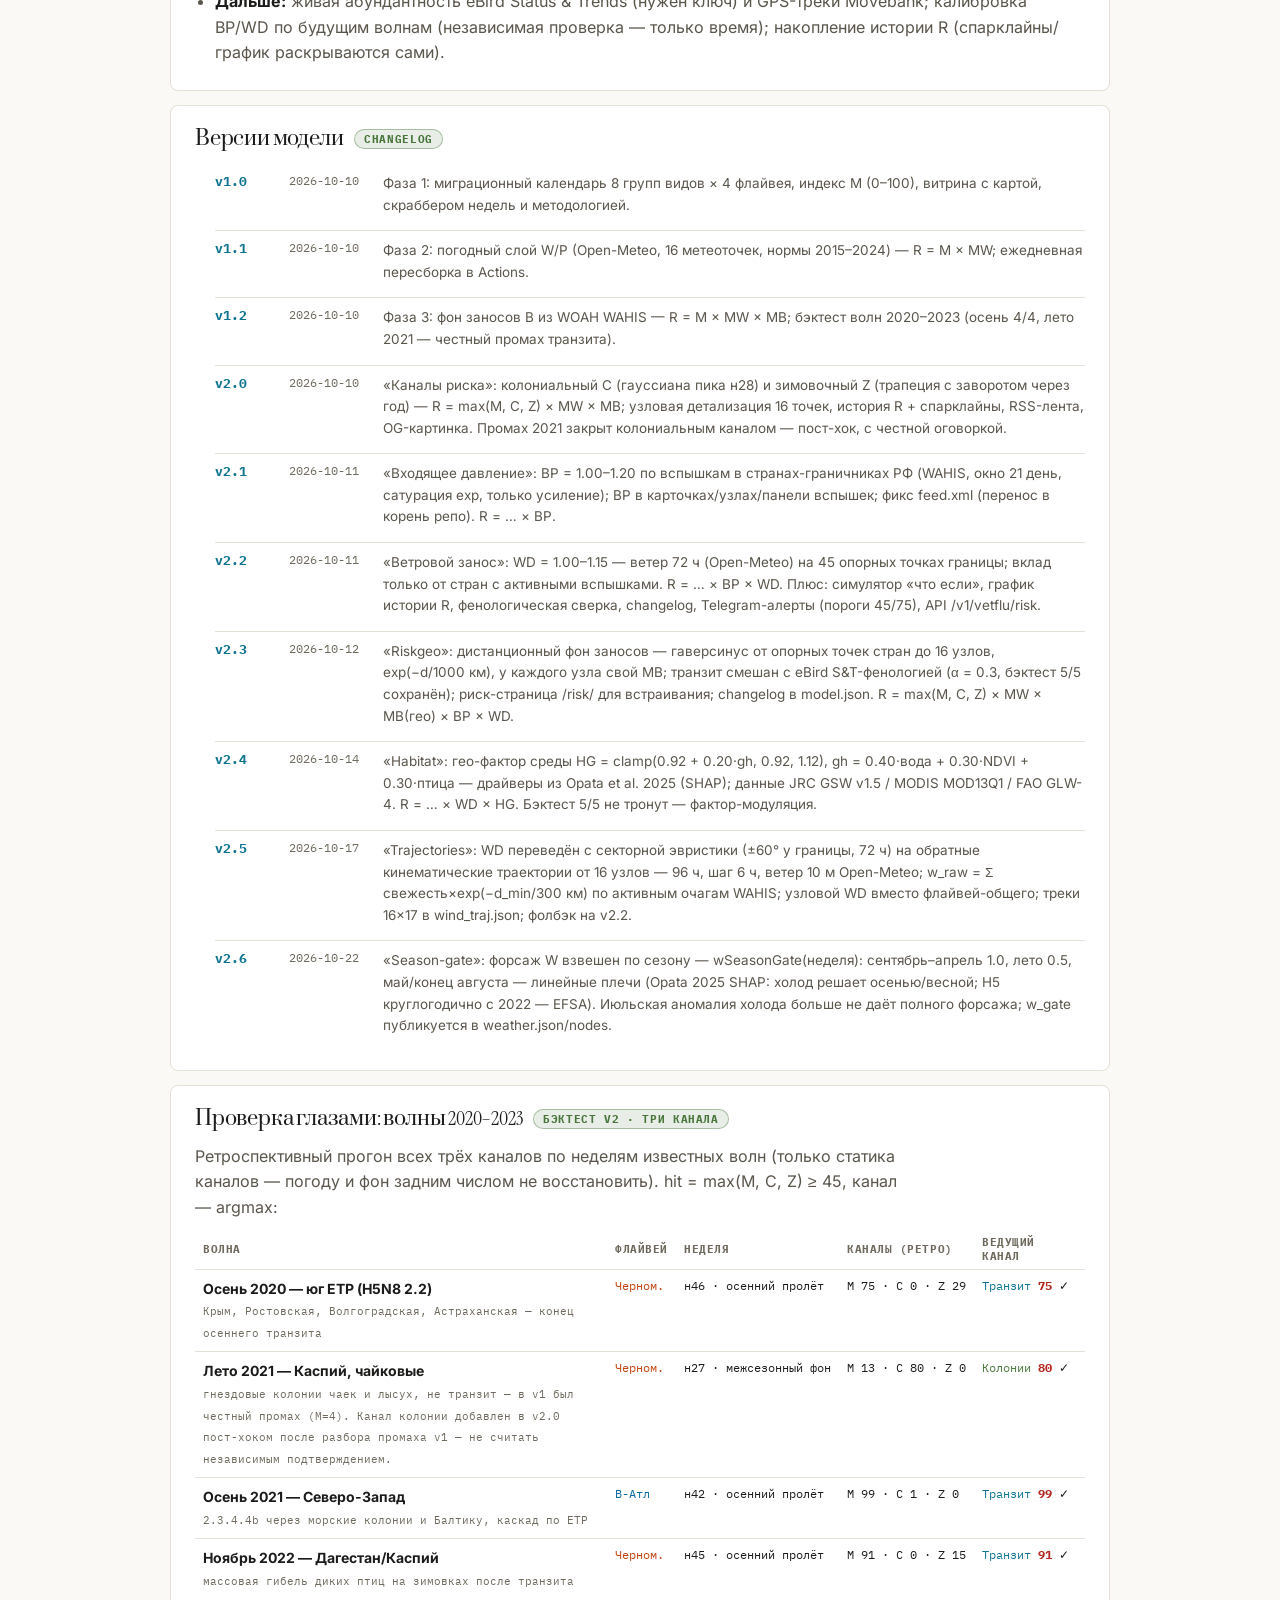
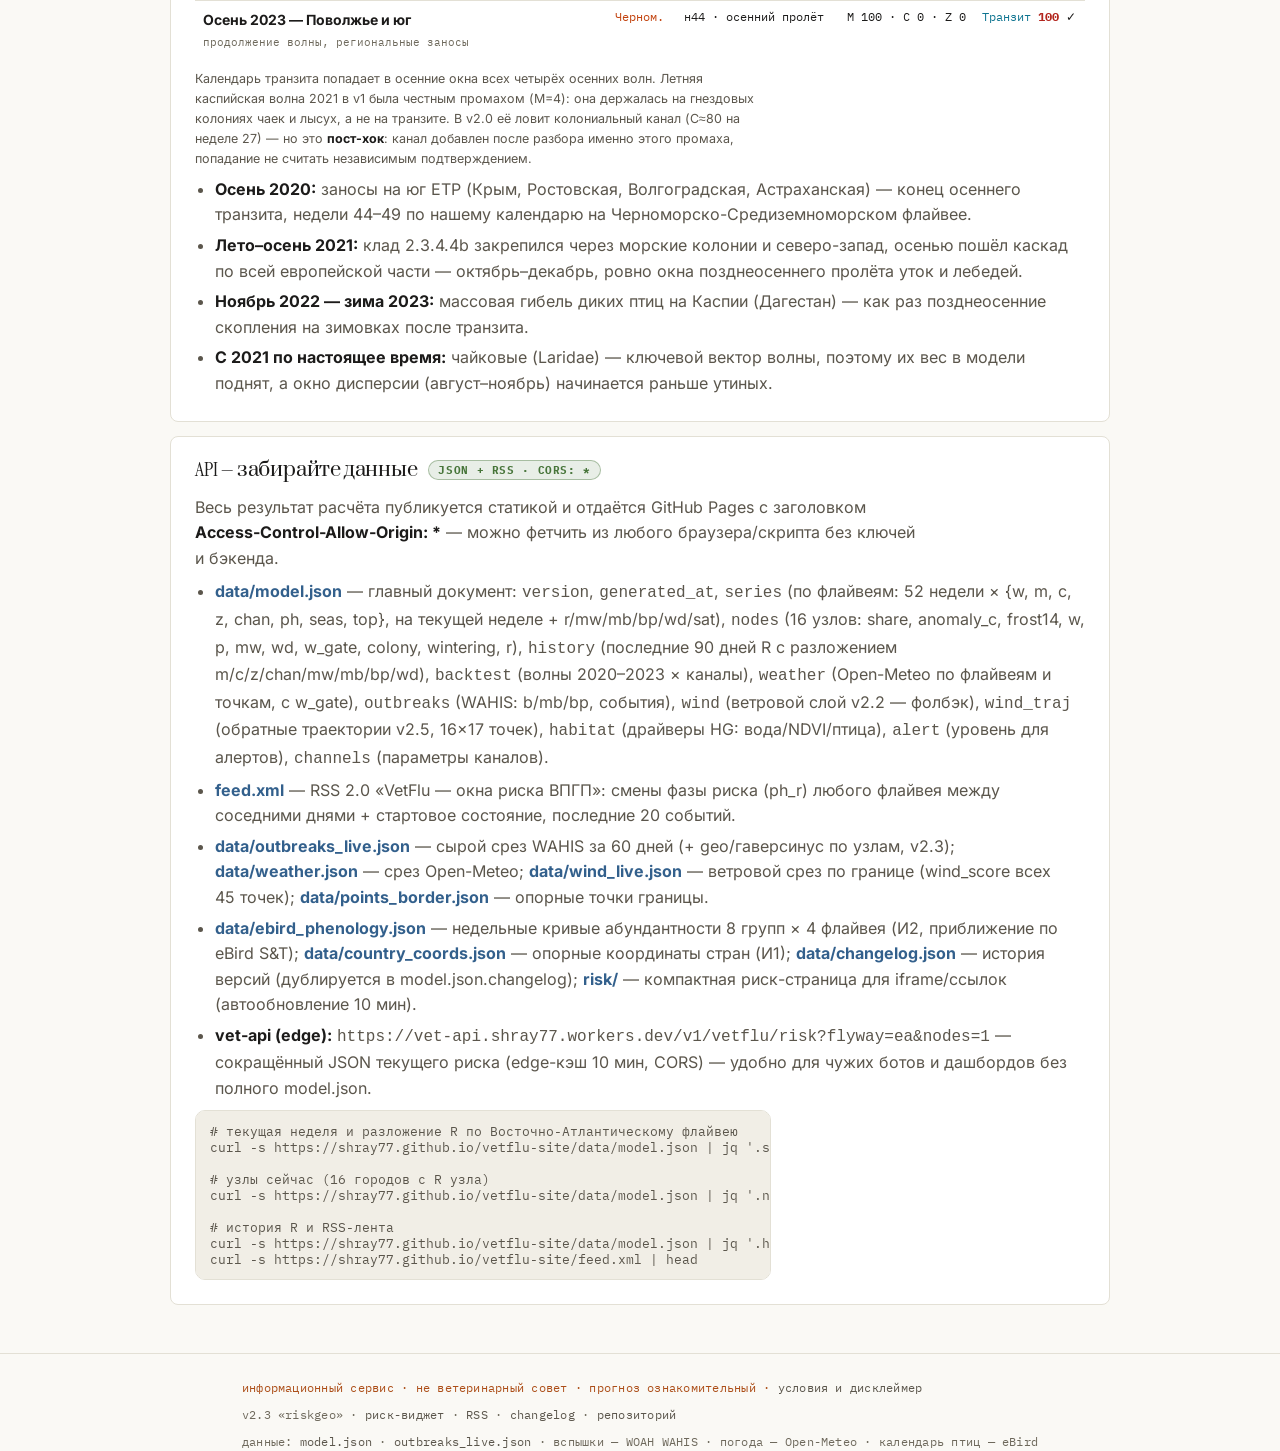
==== commit 5088ba84: "хаб-волна: +БиоБарьер сразу после Атласа в хаб-навигации (index+terms) — обратная ссылка на новую ви" ====
--- a/index.html
+++ b/index.html
@@ -253,6 +253,7 @@
 <body>
 <nav class="ds-hub">
   <a href="https://shray77.github.io/vetpredis-site/">Атлас предрасположенностей</a>
+  <a href="https://shray77.github.io/biobarrier-site/">БиоБарьер</a>
   <a href="https://shray77.github.io/vetdigest-site/">Дайджест науки</a>
   <a href="https://shray77.github.io/vetrecall-site/">Отзывы и вспышки РФ</a>
   <a href="https://shray77.github.io/biothreat-site/">Биоугрозы мира</a>
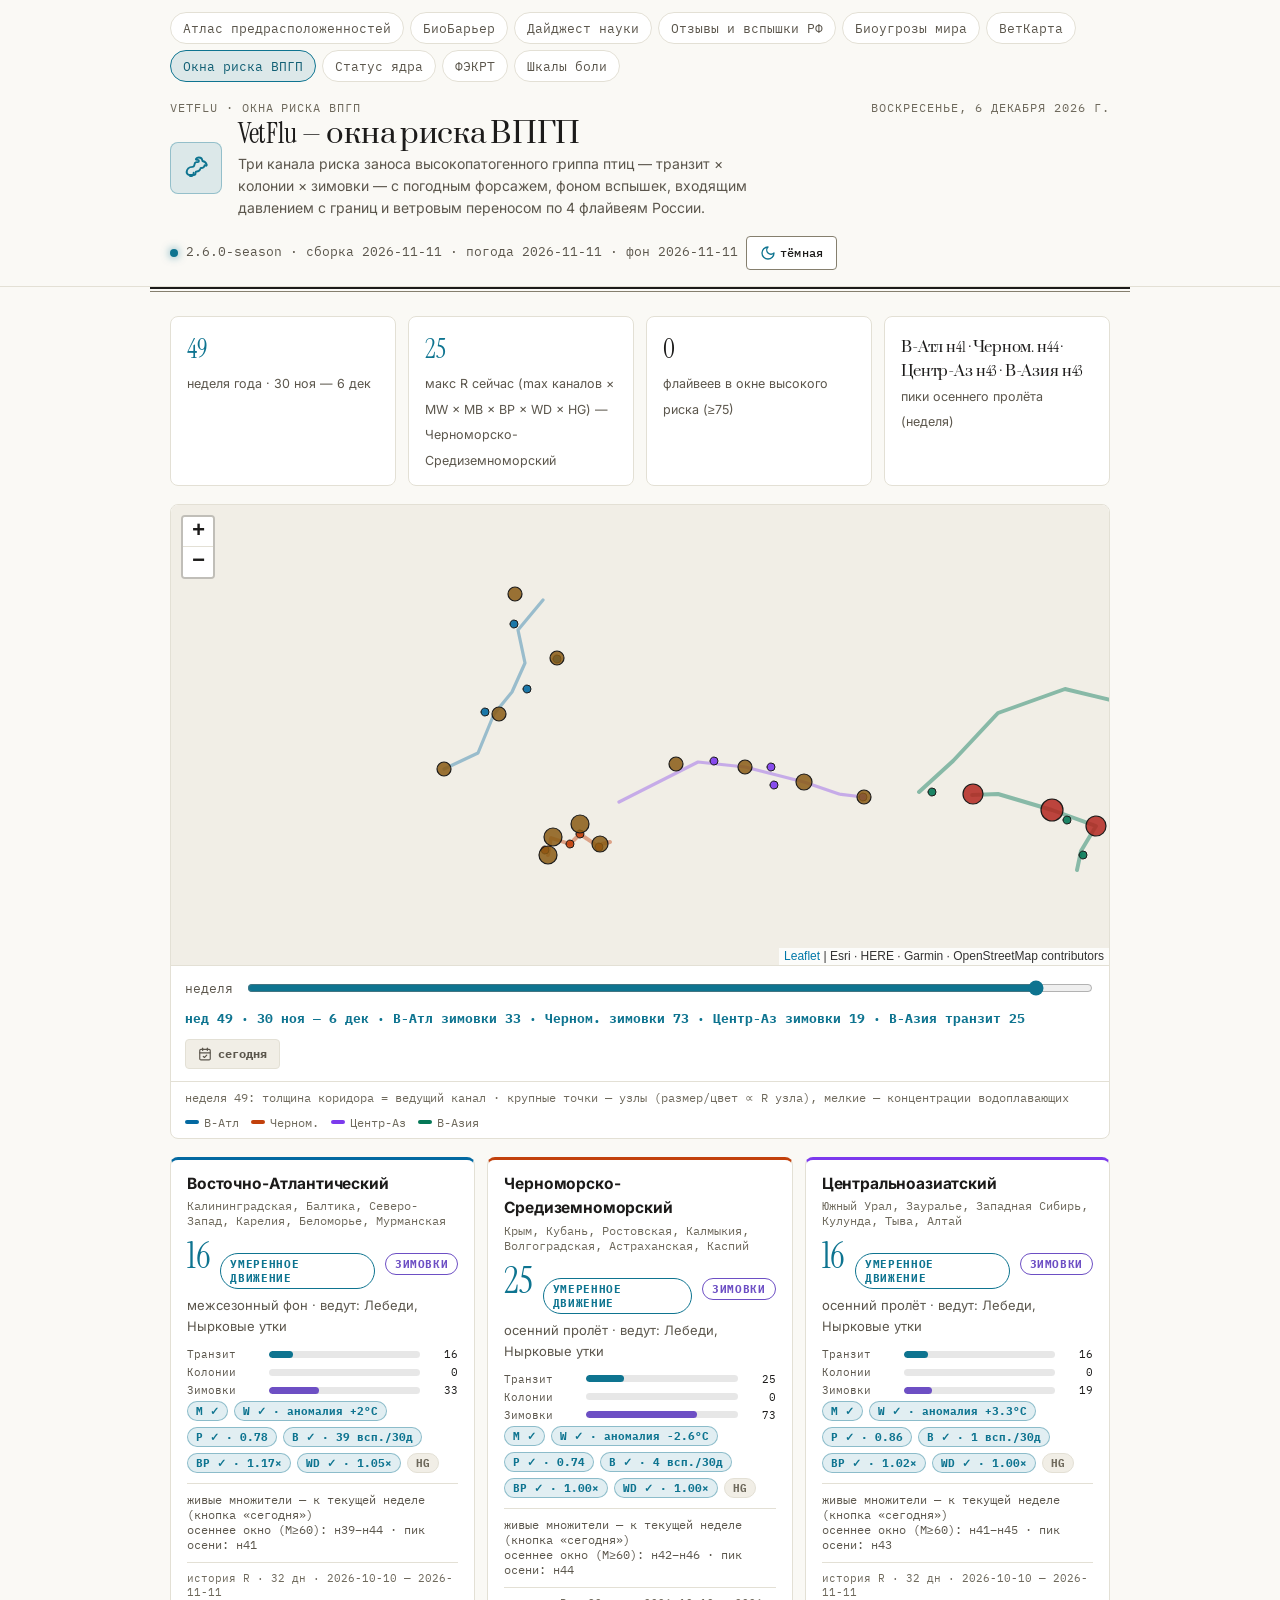
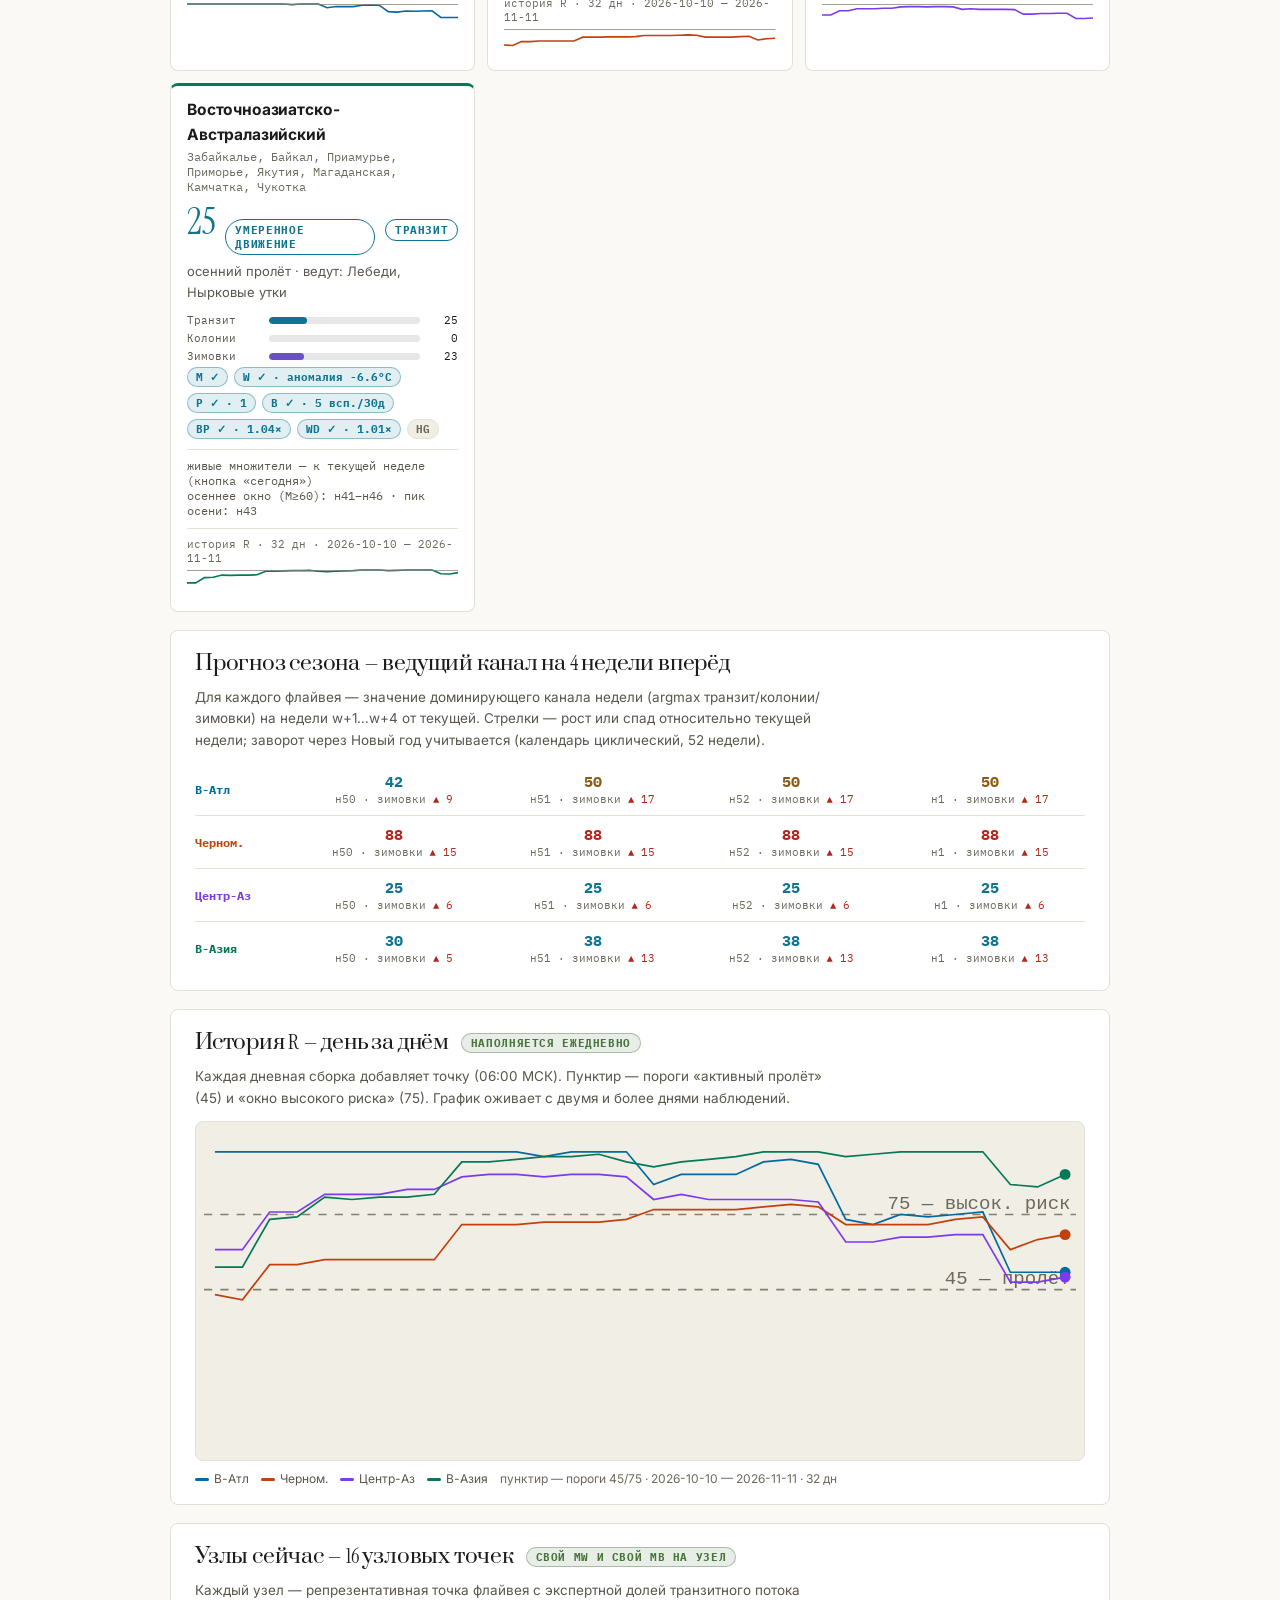
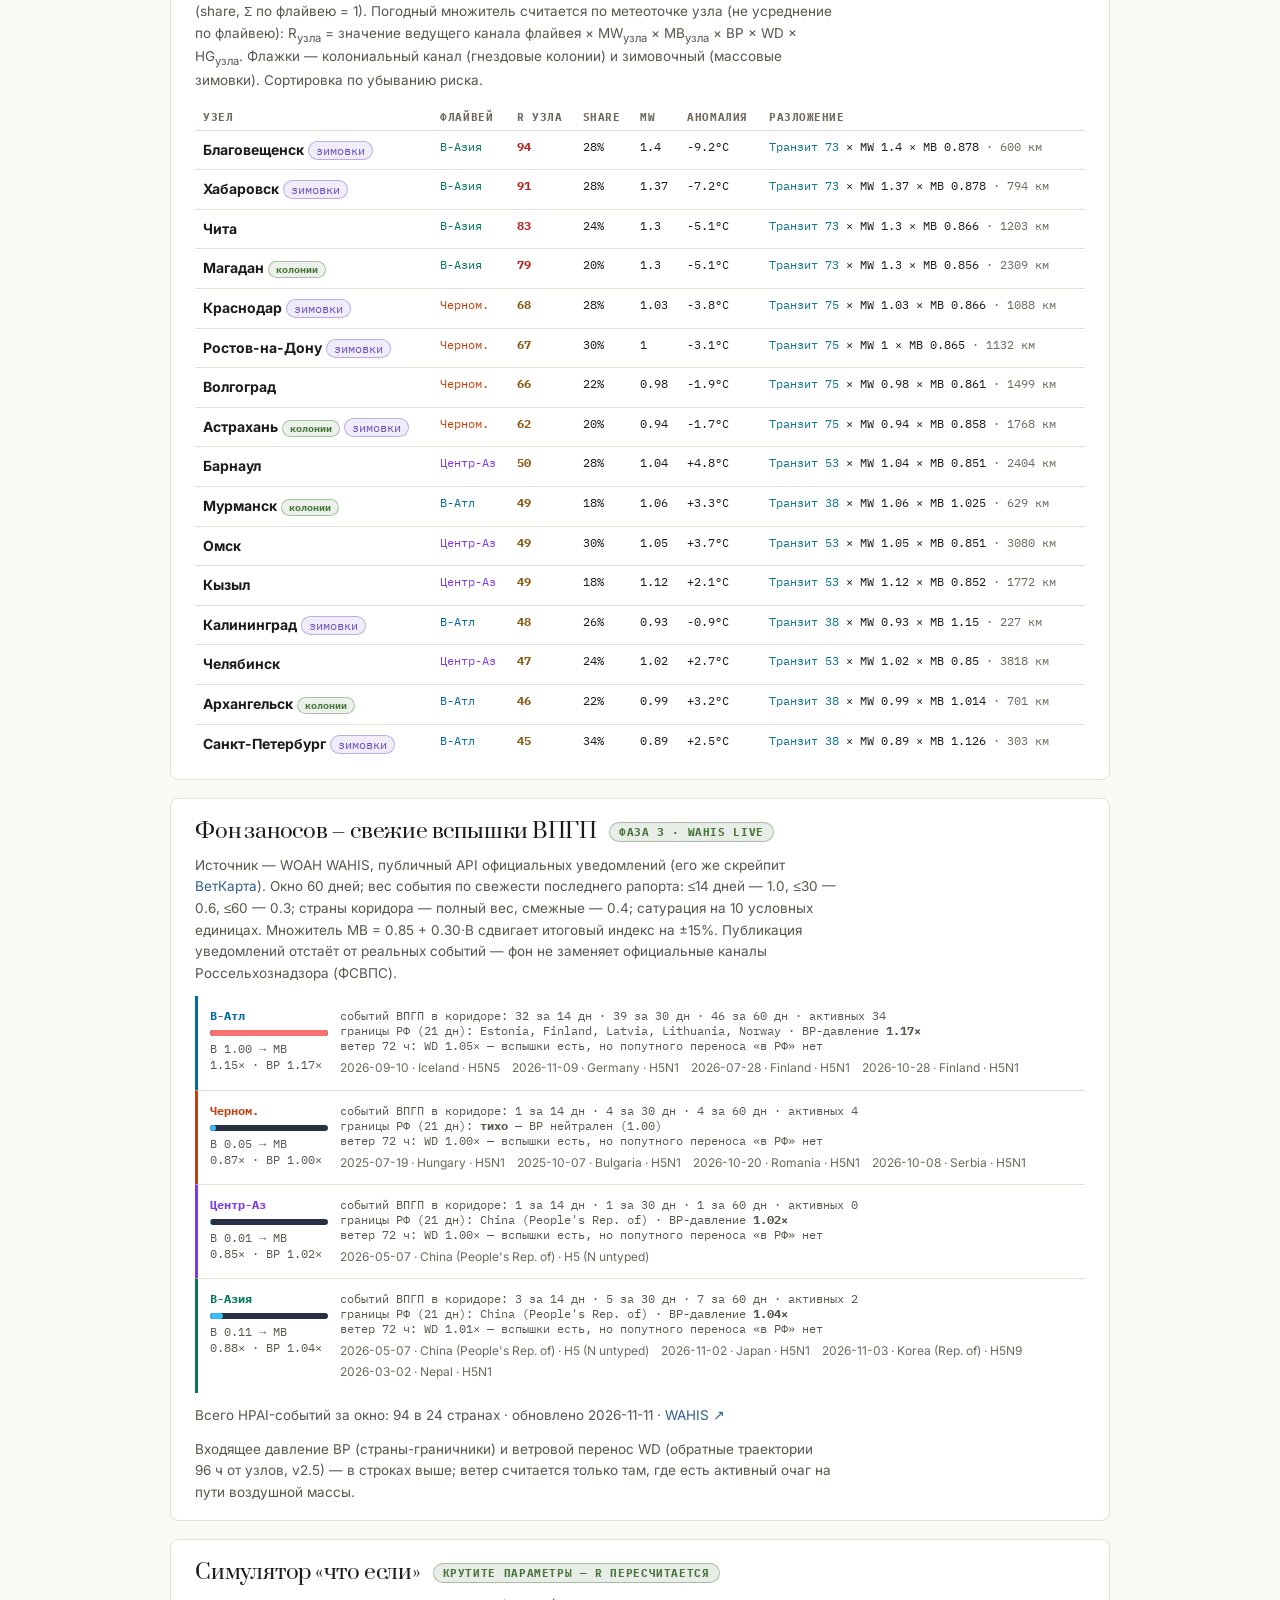
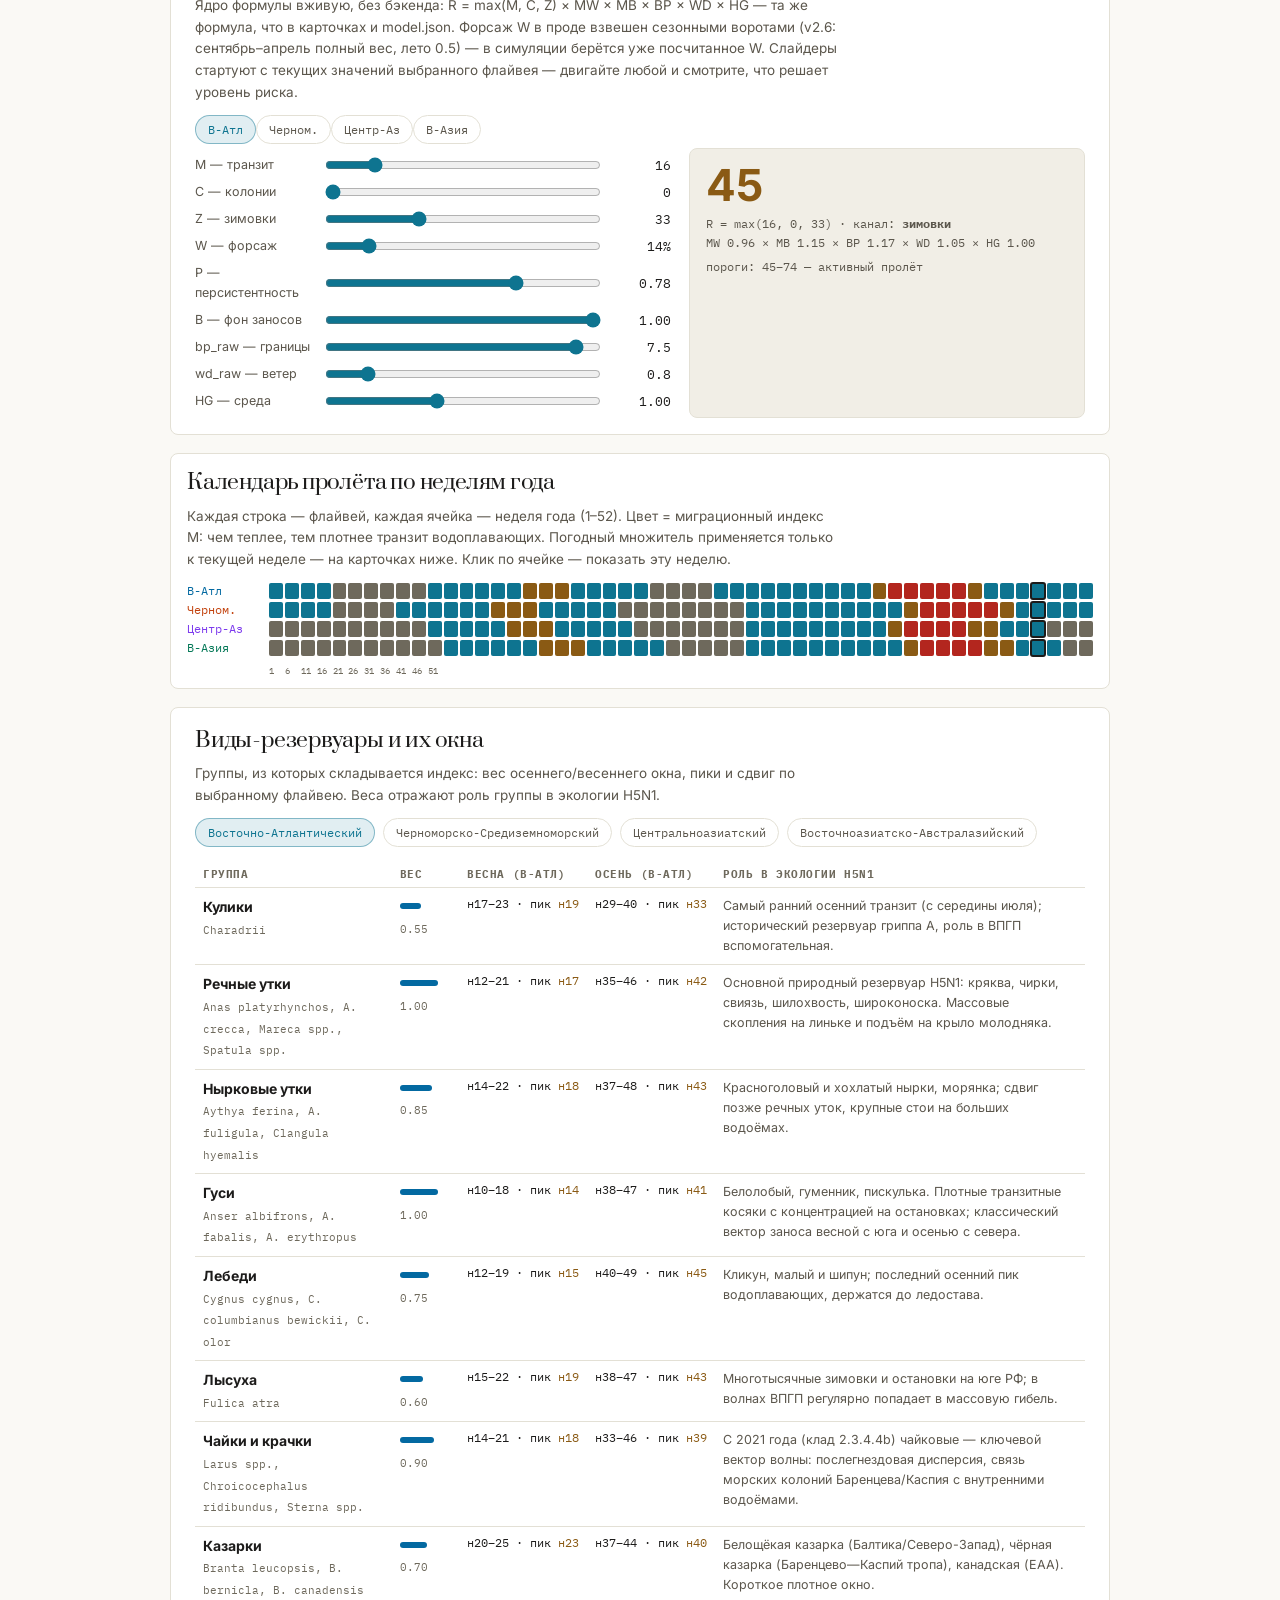
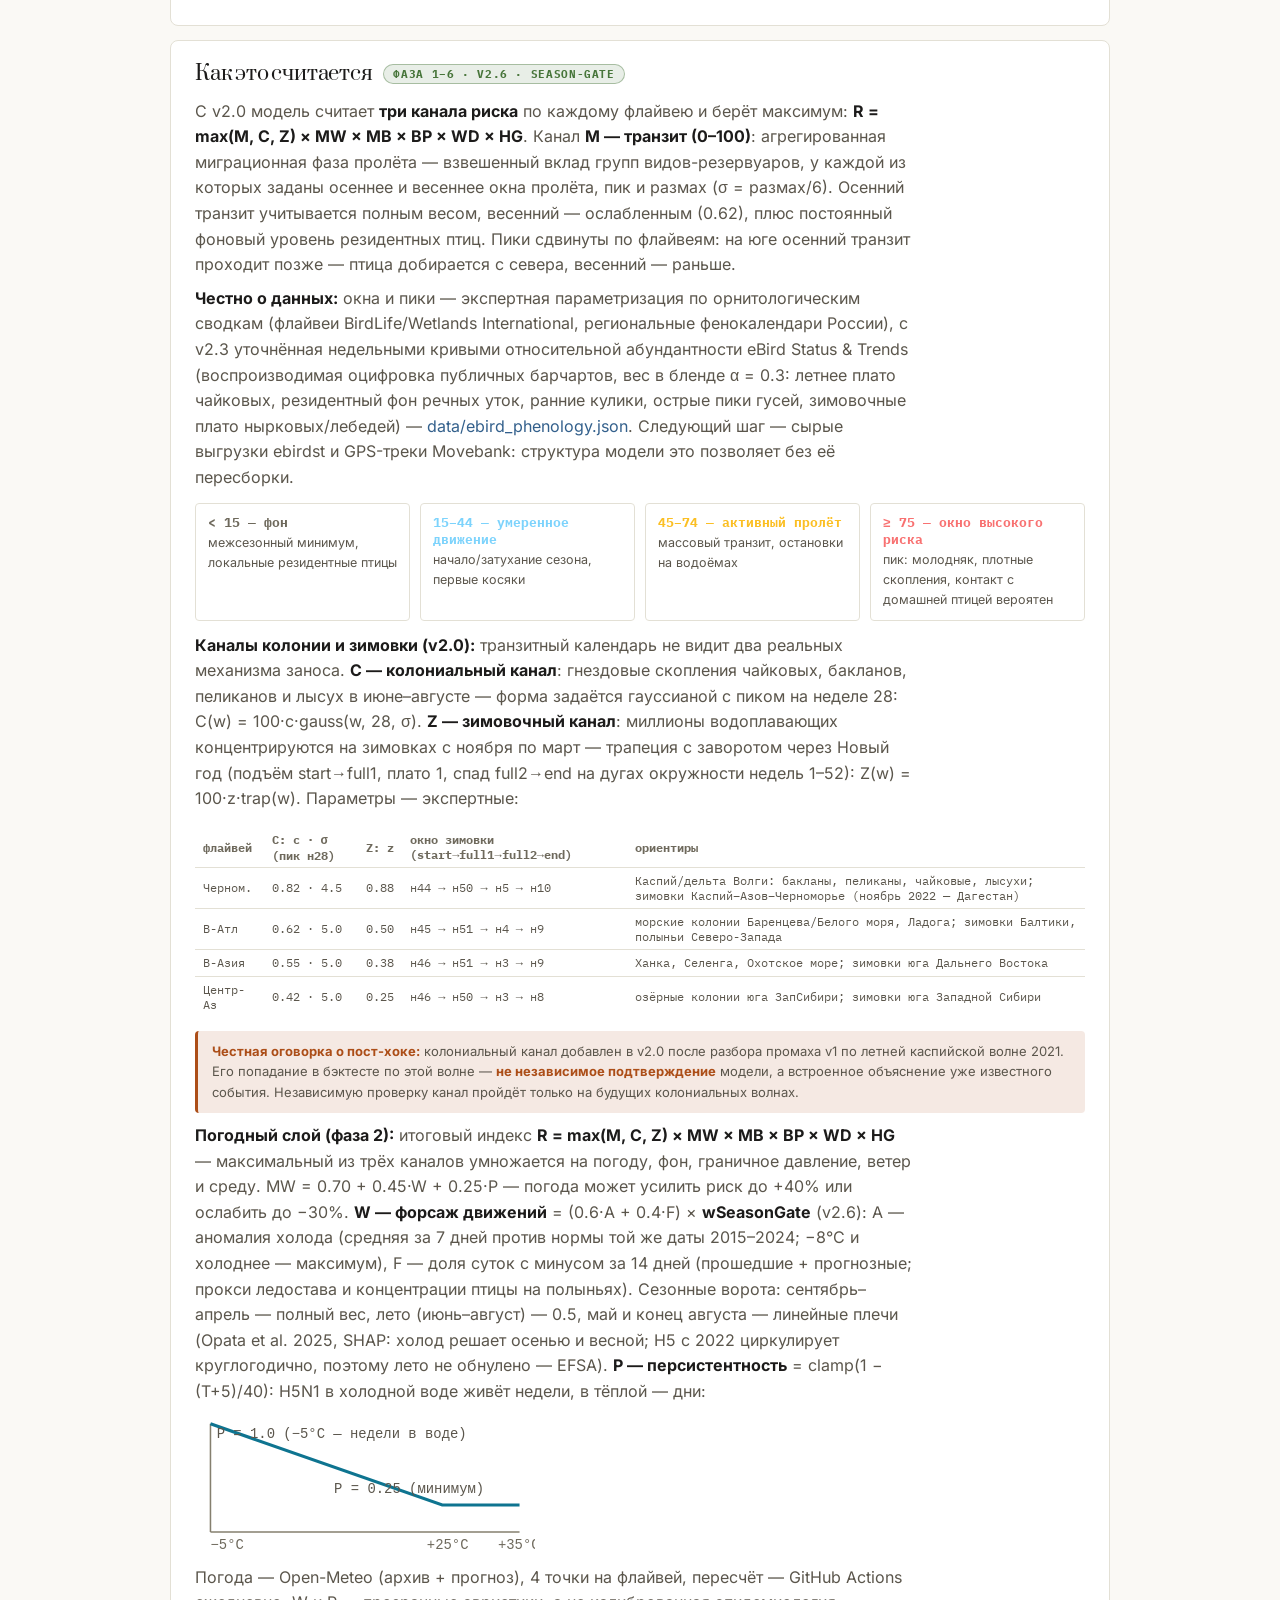
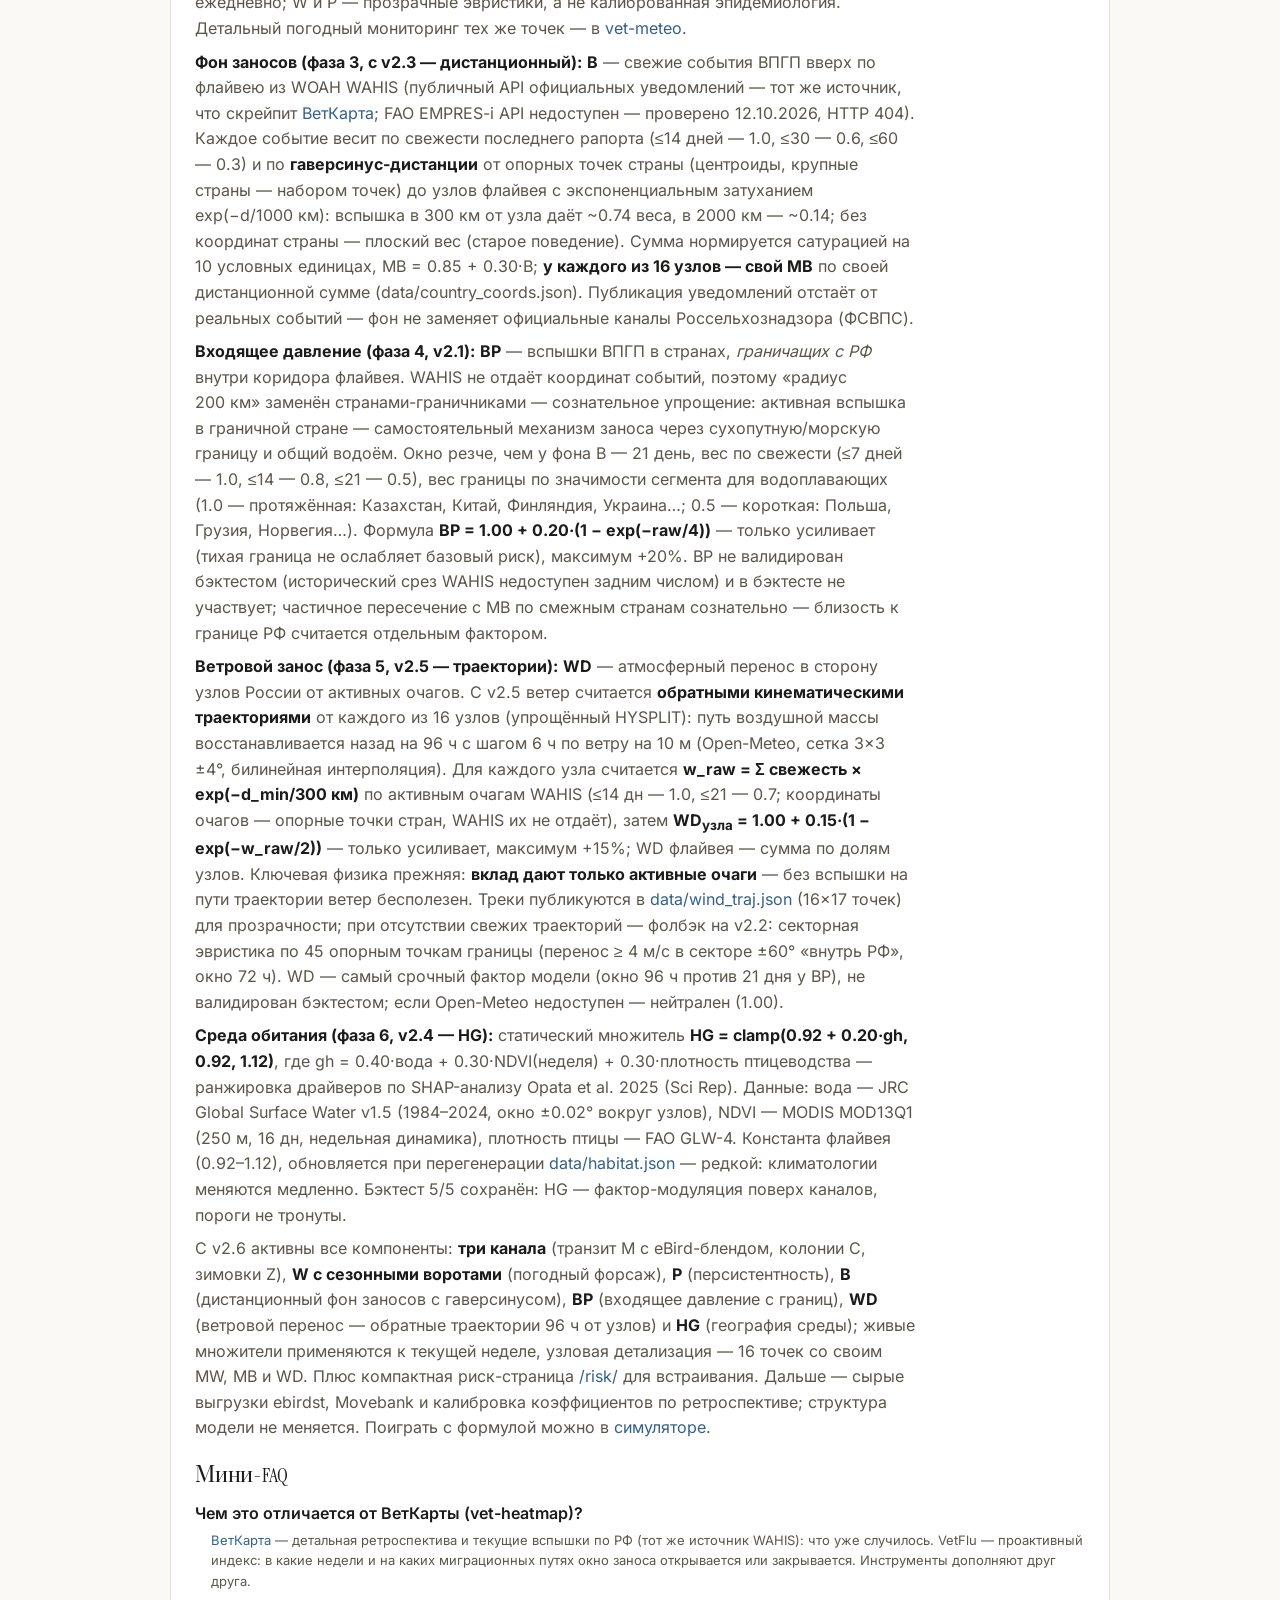
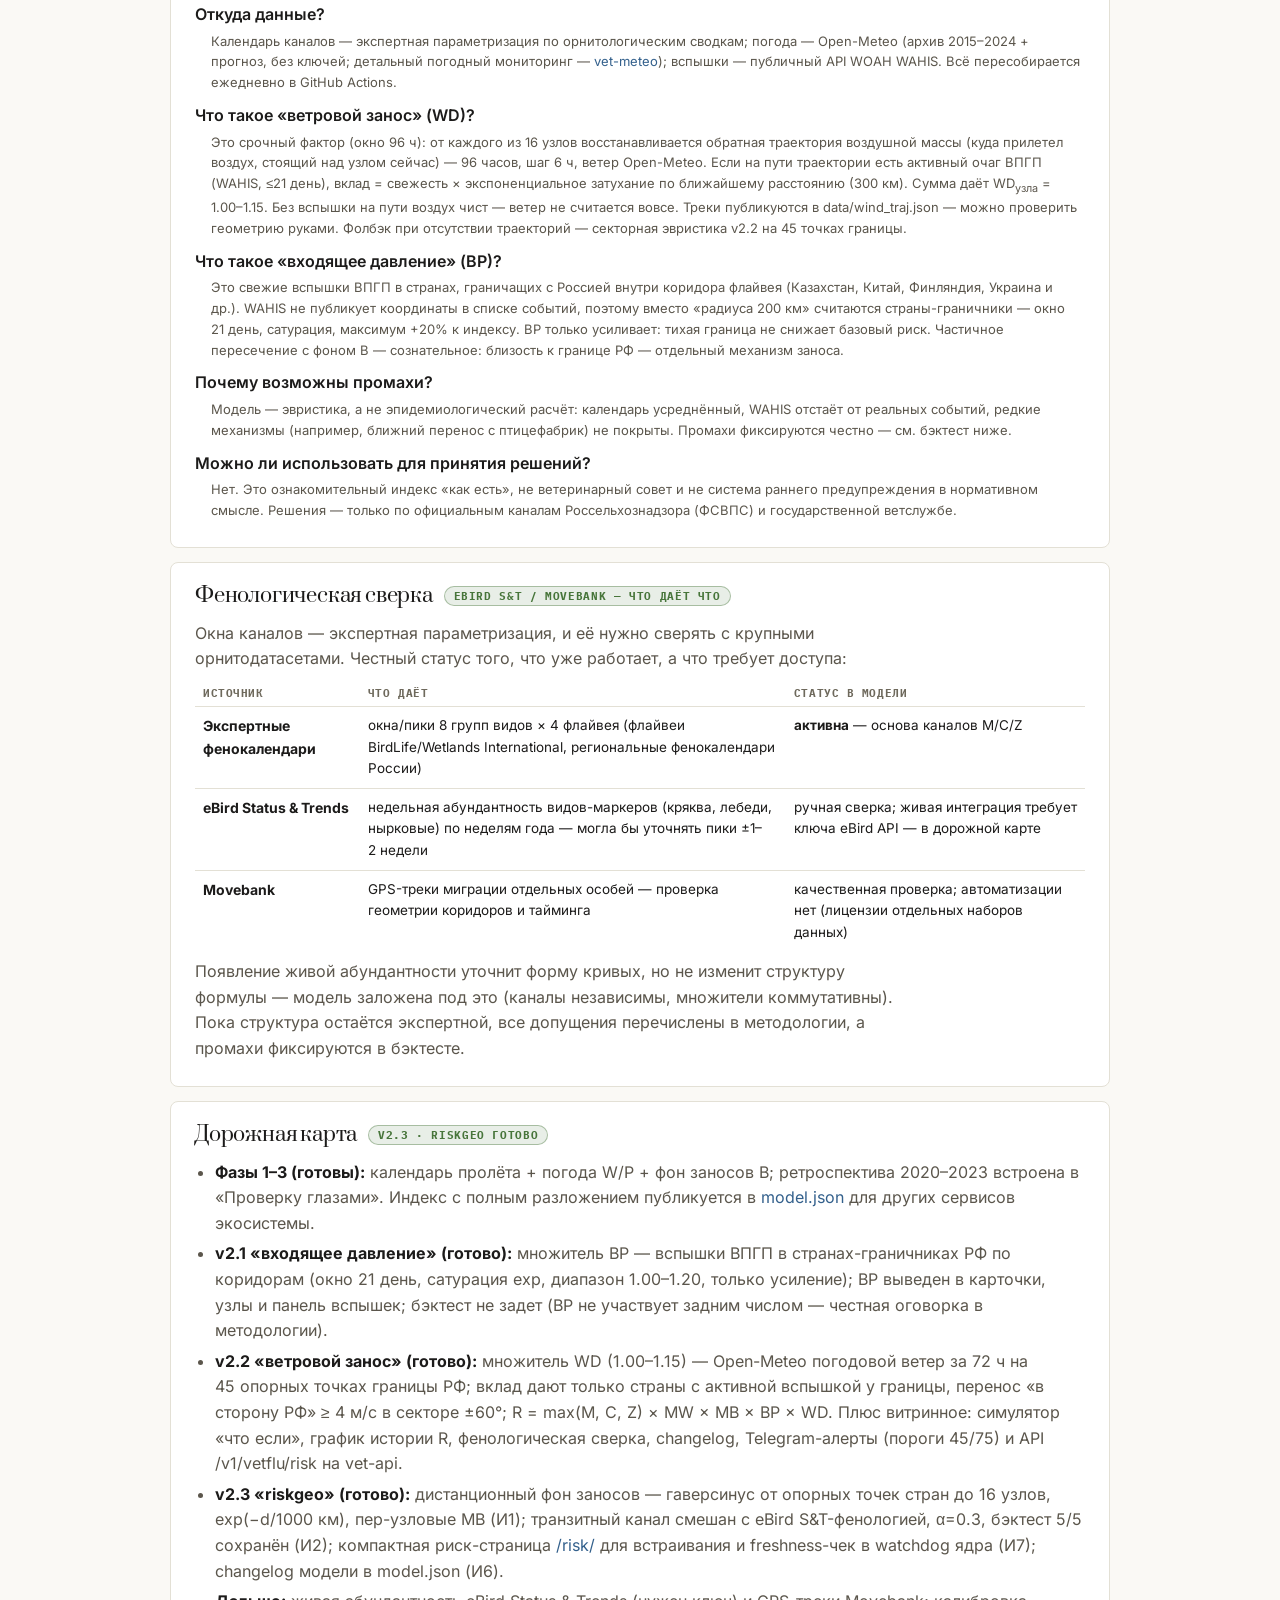
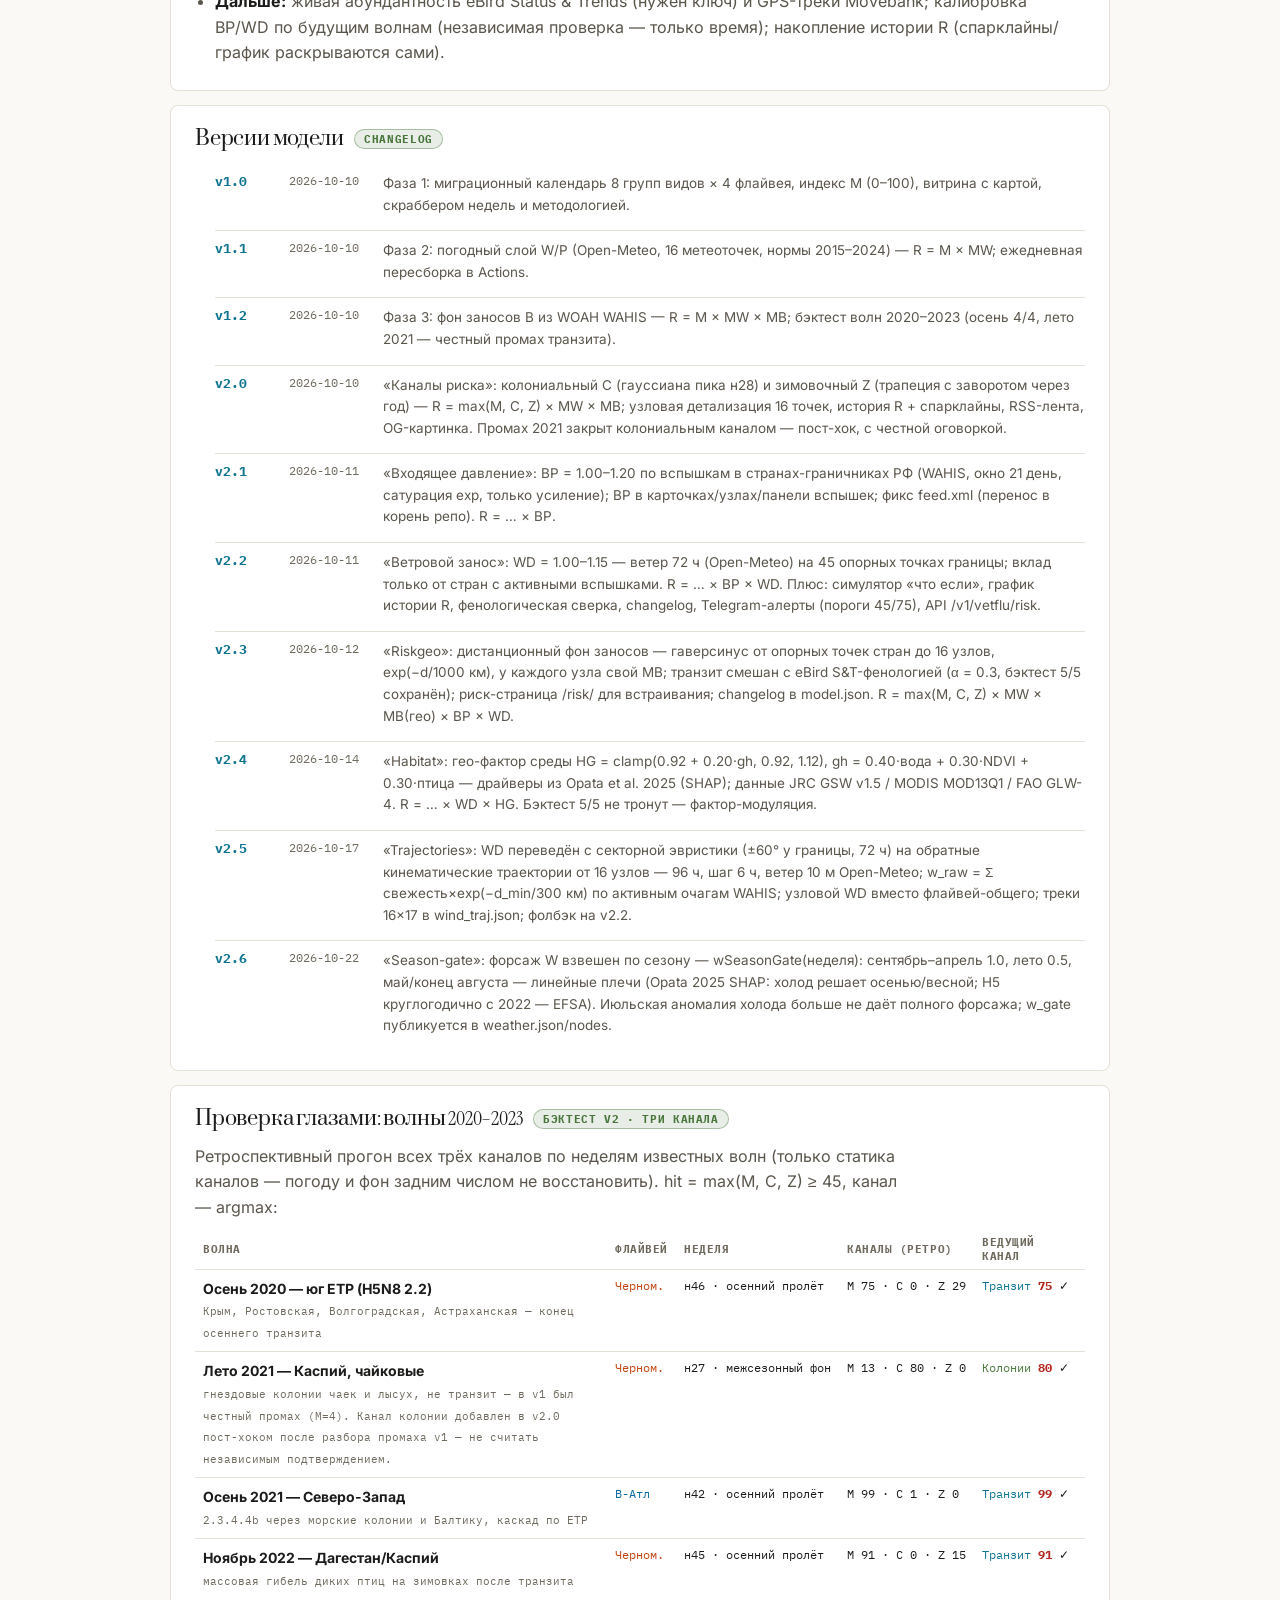
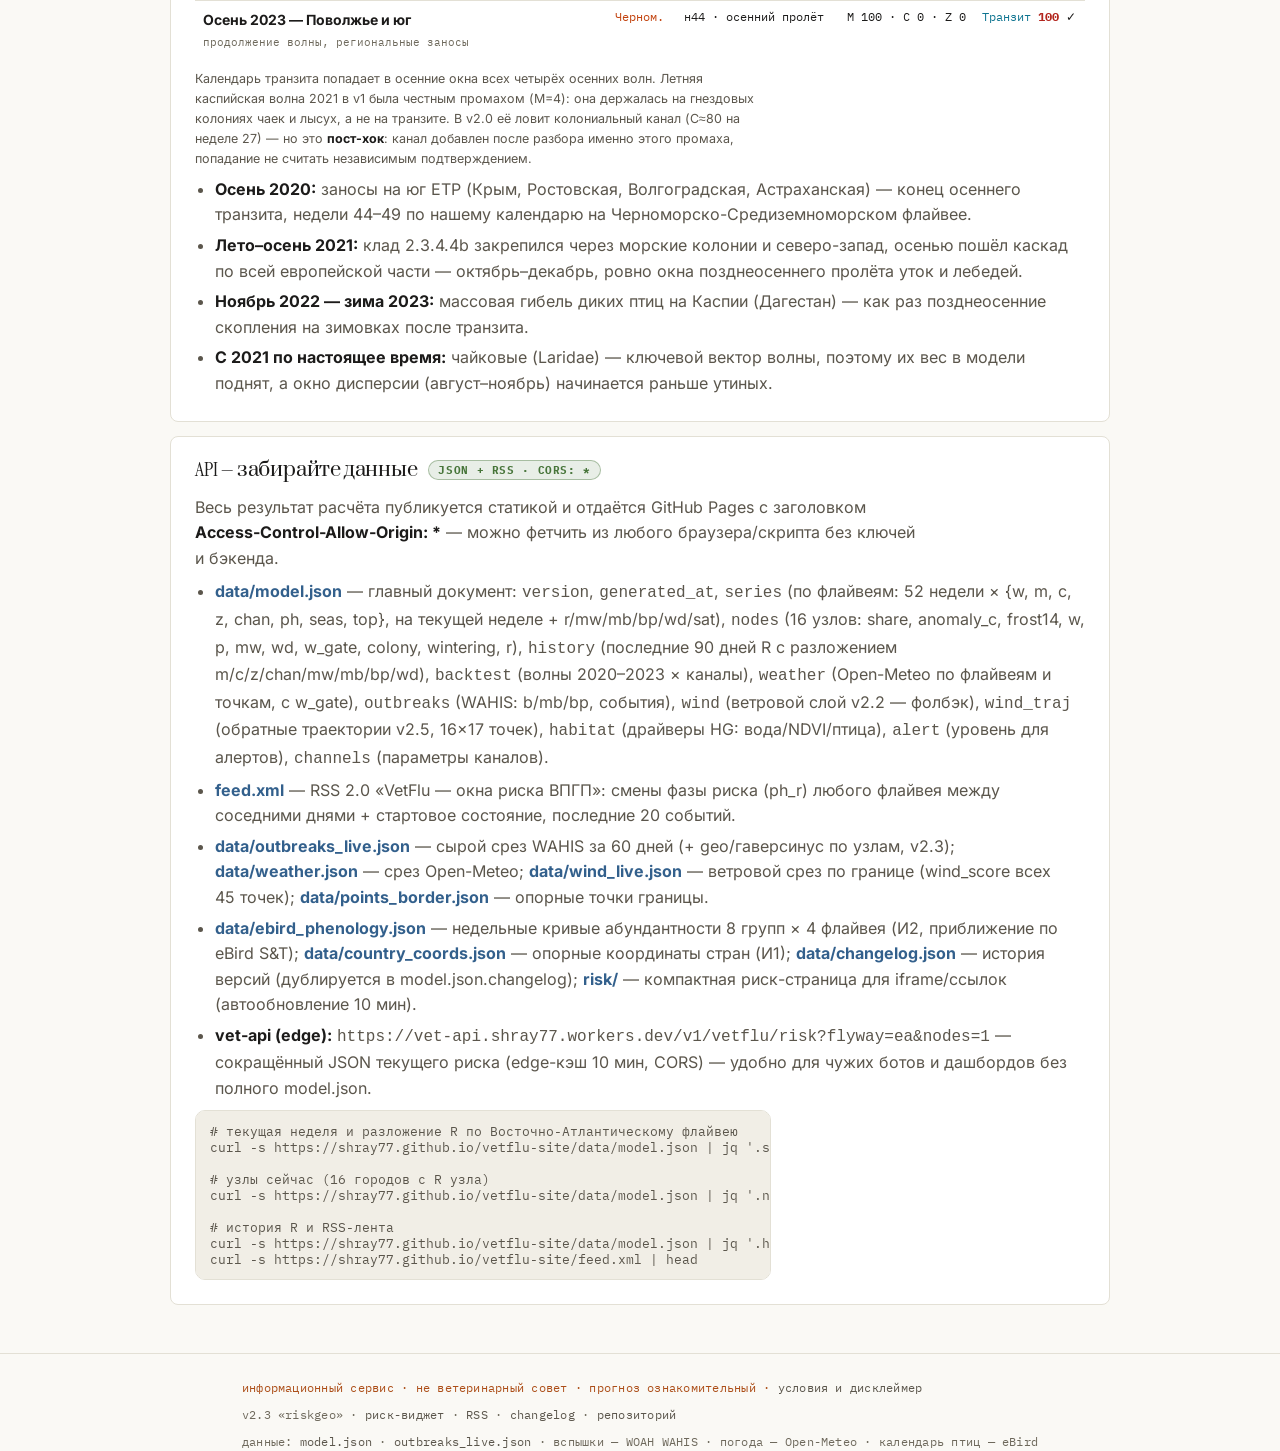
==== commit c567456b: "хаб-волна: +Шкалы боли после ФЭКРТ (Task 236)" ====
--- a/index.html
+++ b/index.html
@@ -261,6 +261,7 @@
   <a href="https://shray77.github.io/vetflu-site/" class="on" aria-current="page">Окна риска ВПГП</a>
   <a href="https://shray77.github.io/rss-core-site/">Статус ядра</a>
   <a href="https://shray77.github.io/vetfecrt-site/">ФЭКРТ</a>
+  <a href="https://shray77.github.io/vetpain-site/">Шкалы боли</a>
 </nav>
 
 <header class="ds-masthead">
